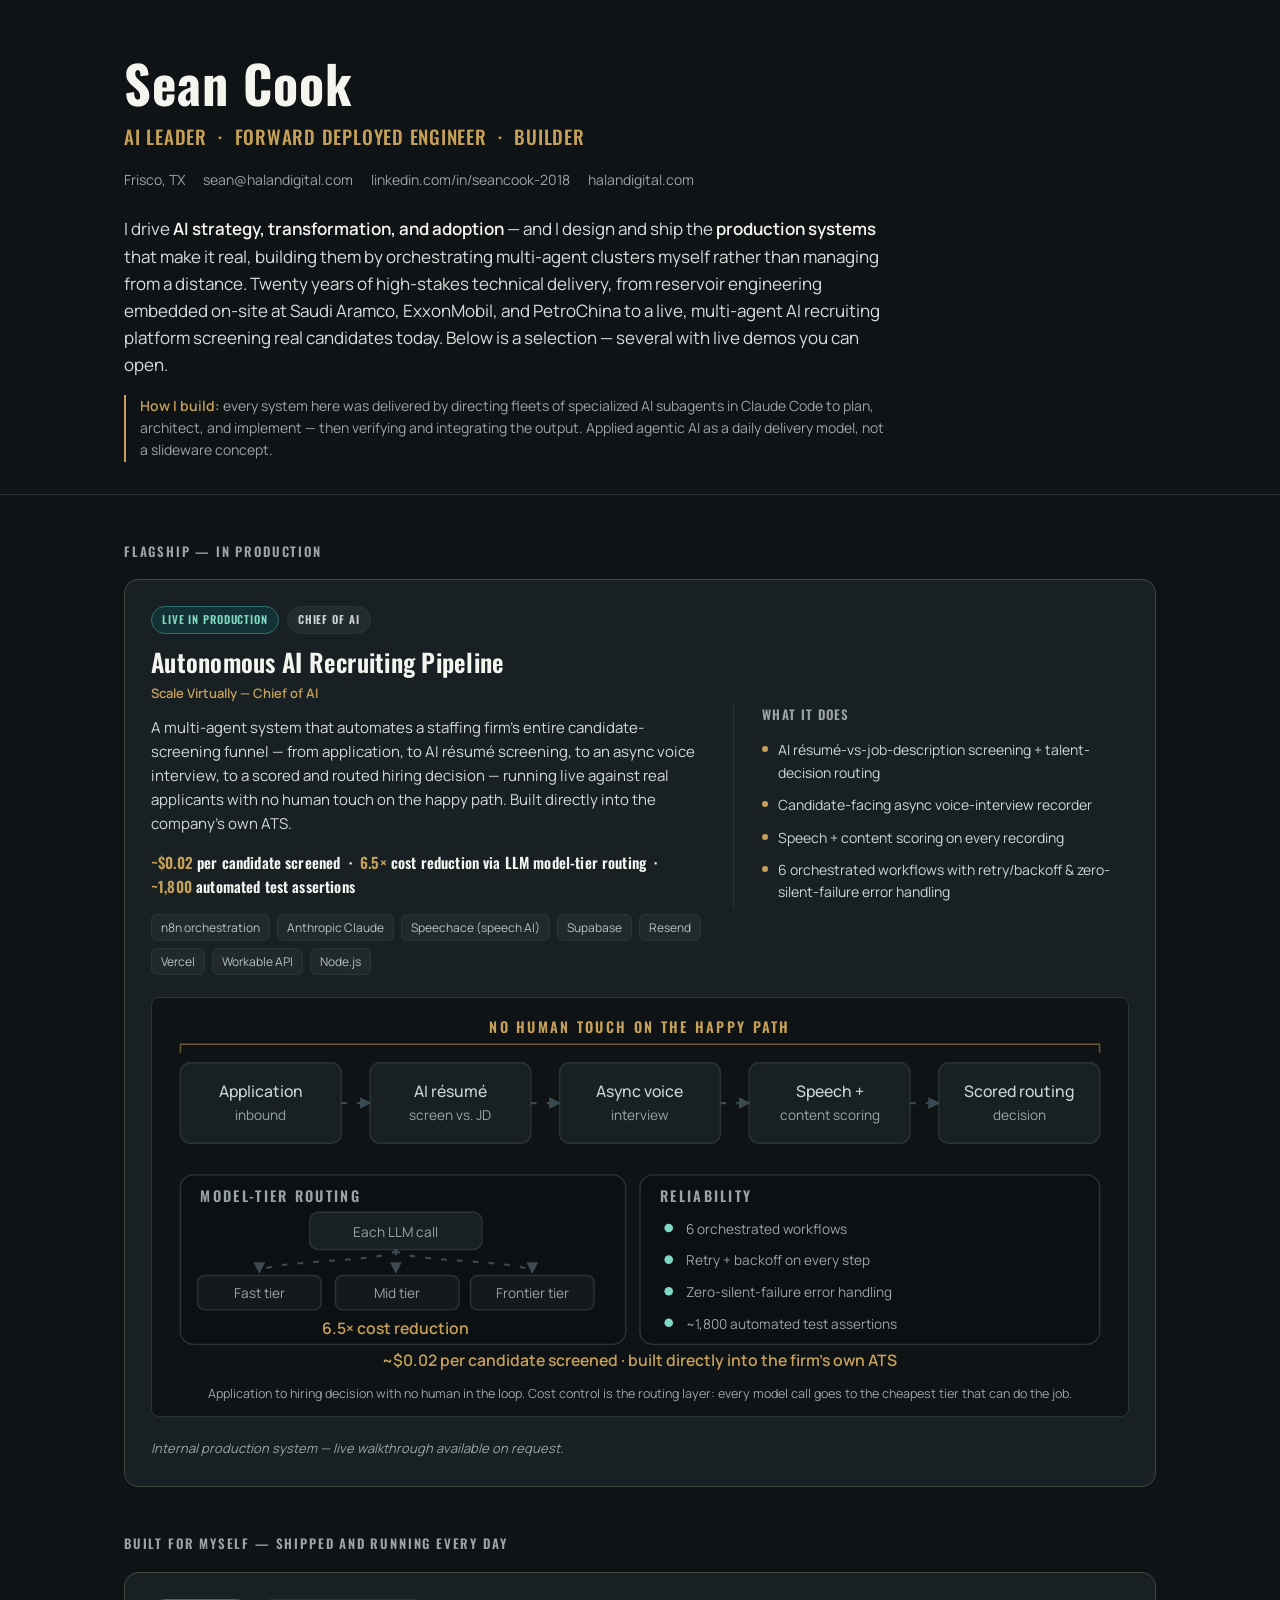
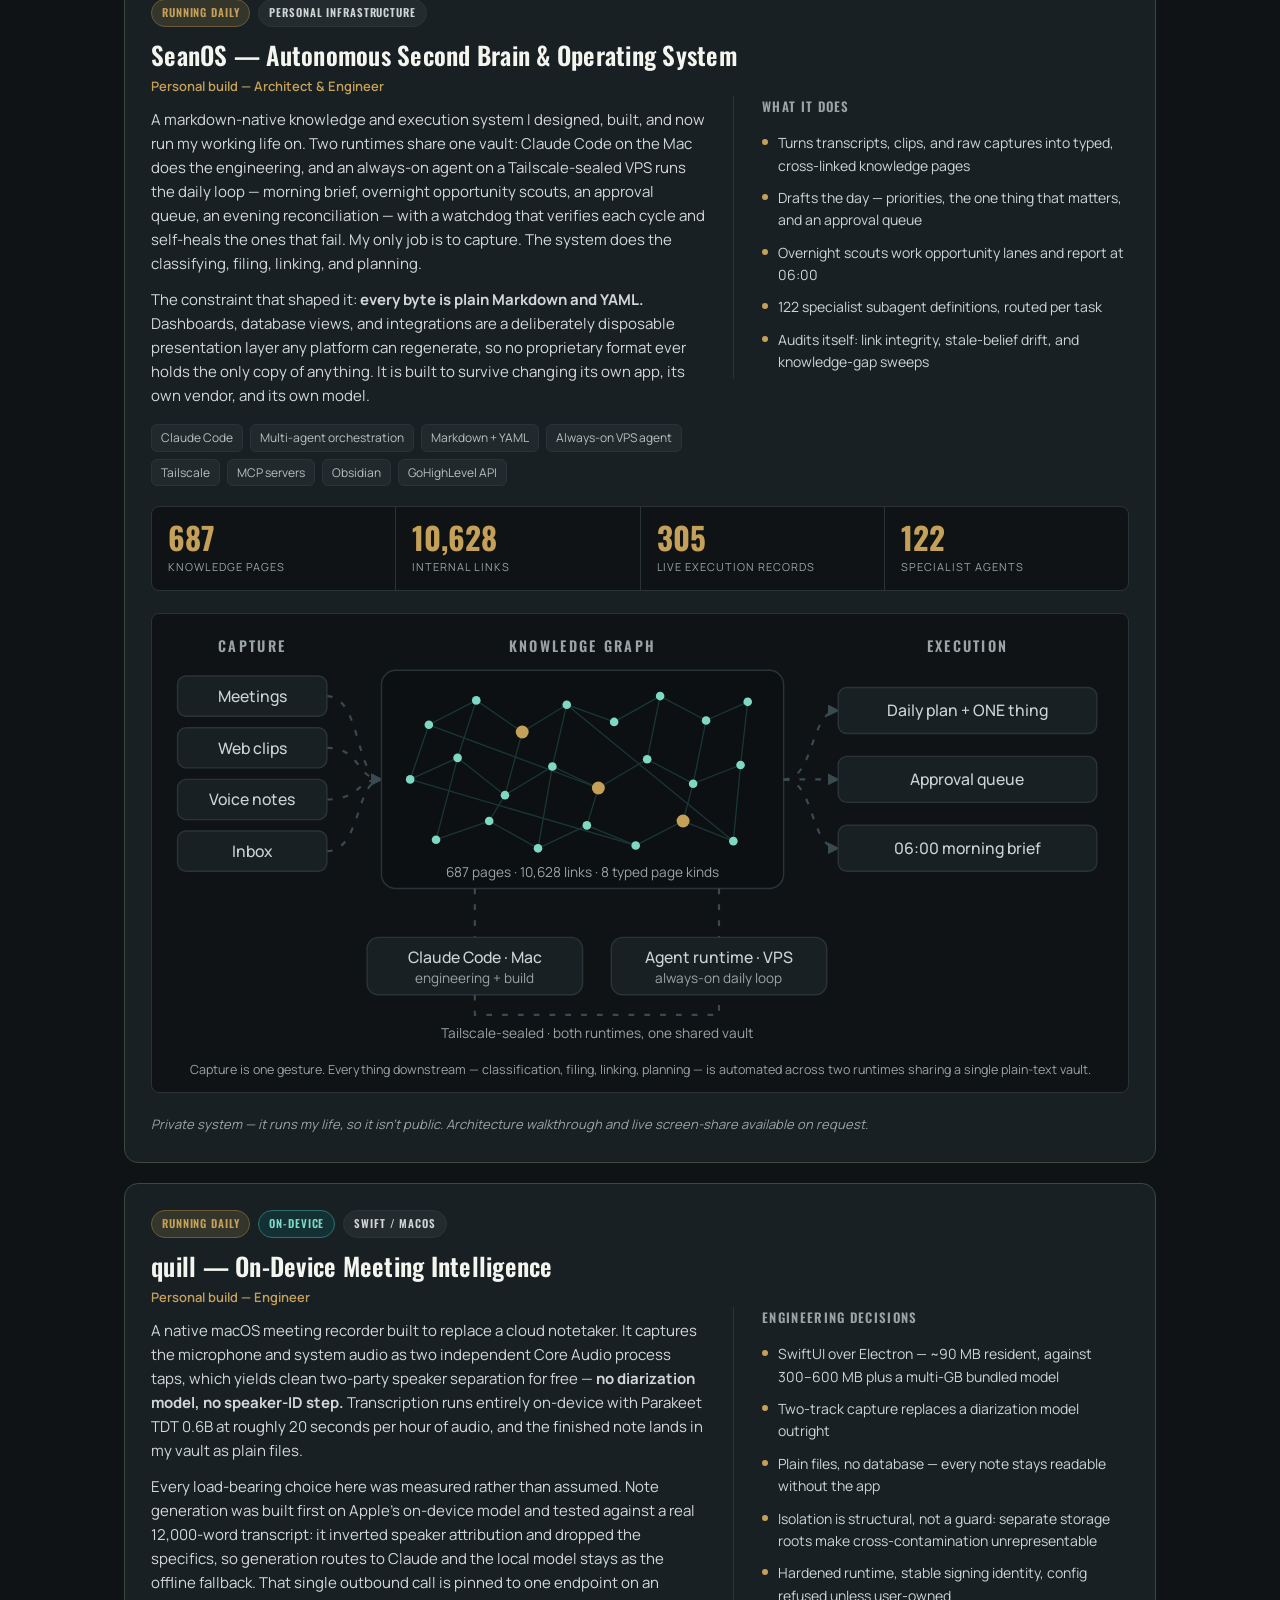
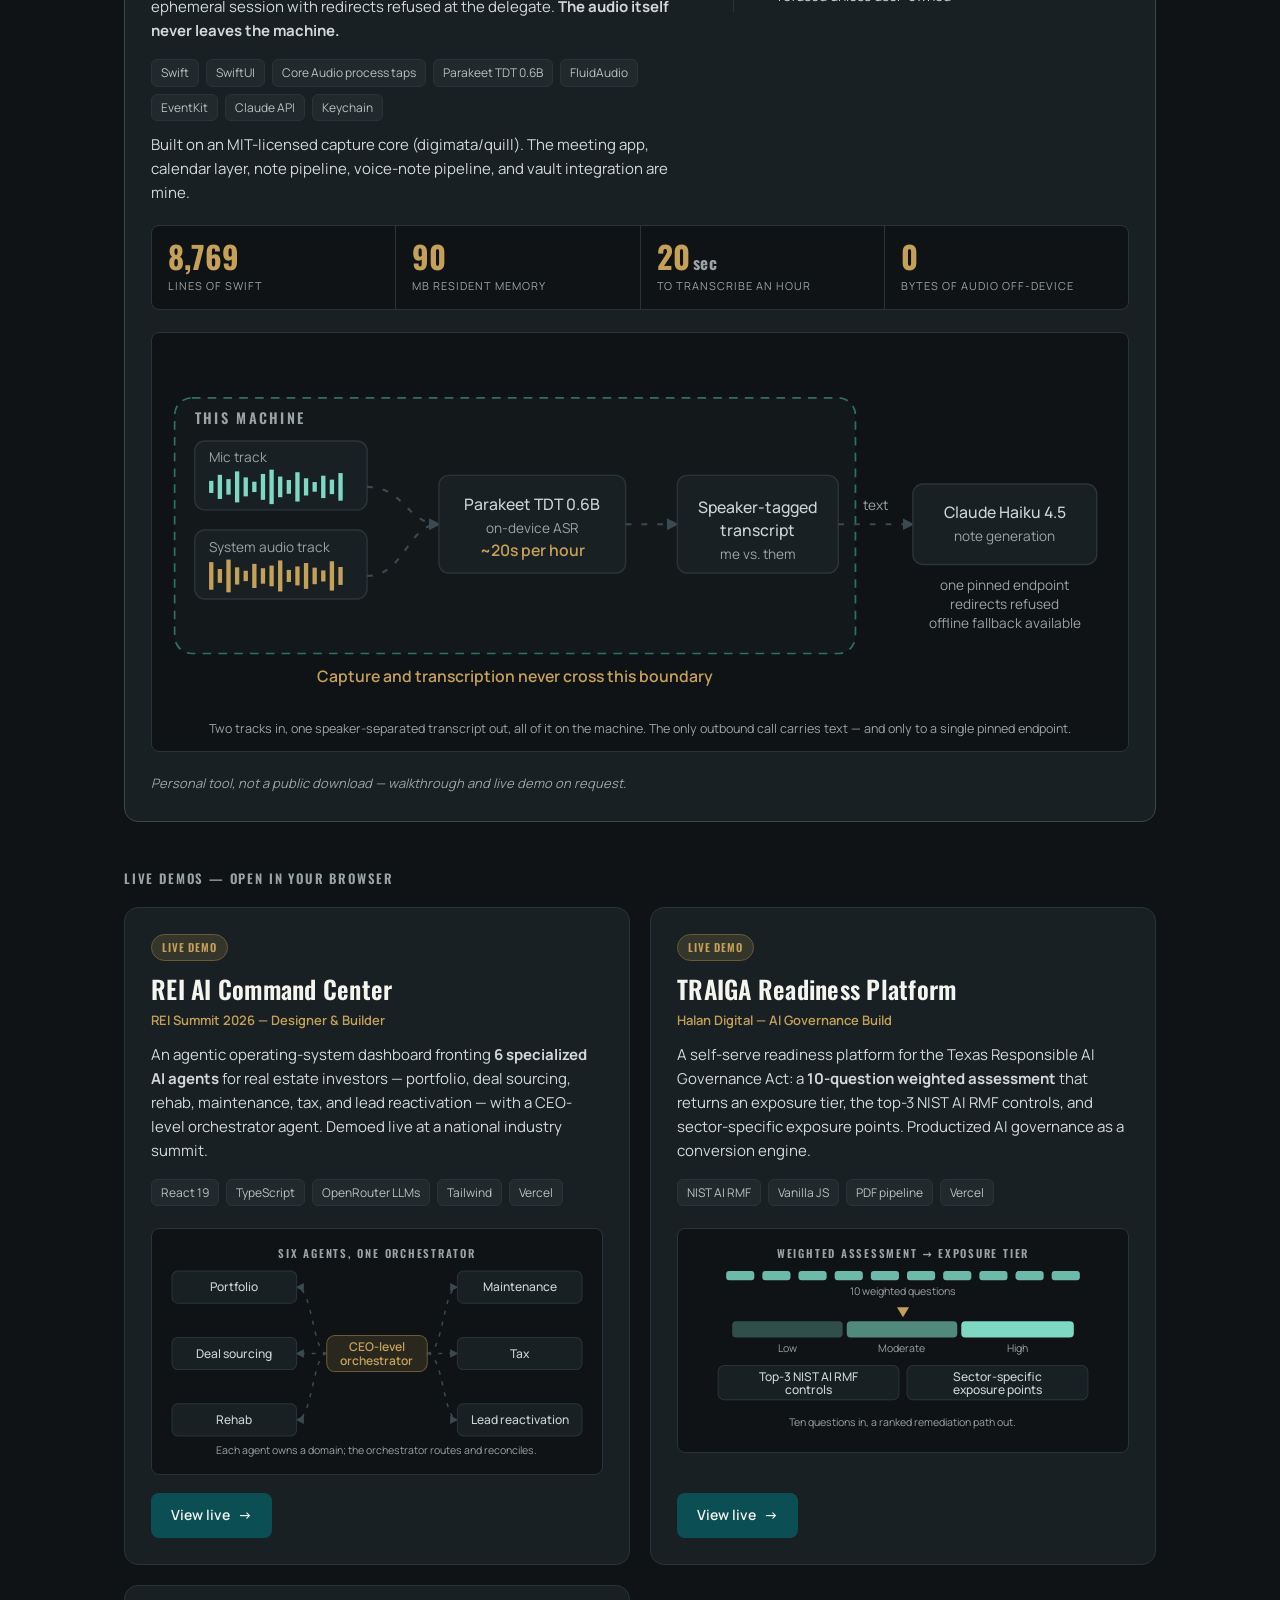
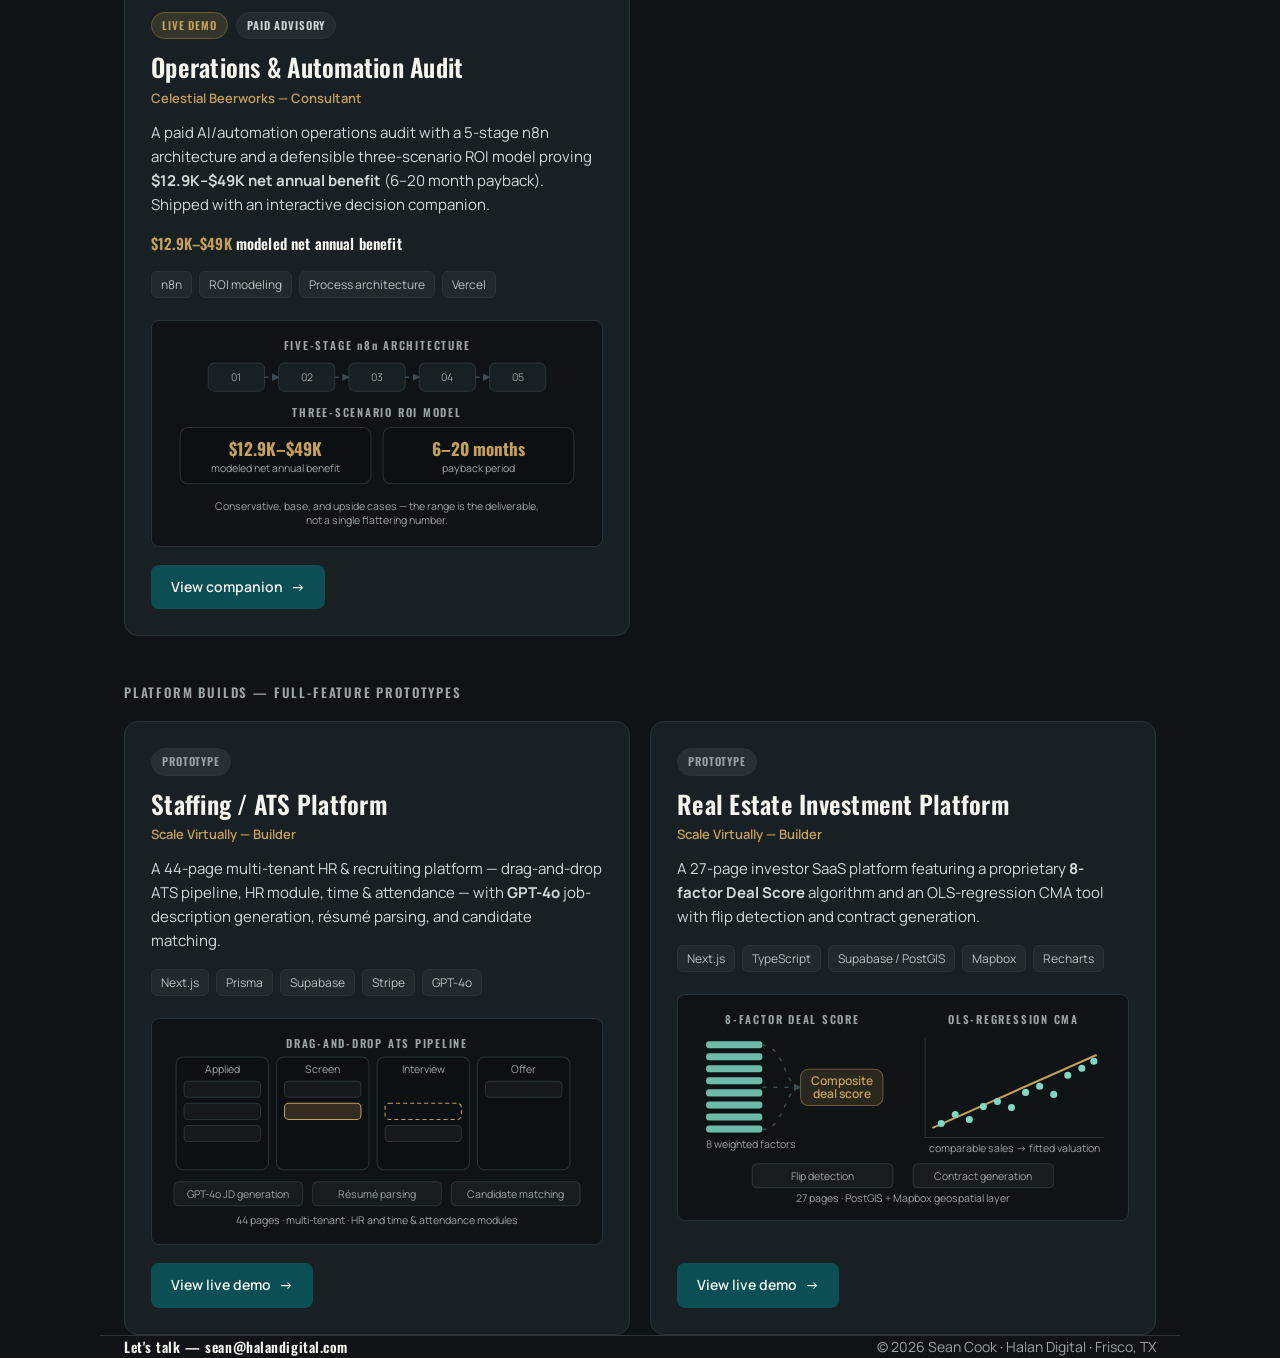
==== sean-cook-portfolio/index.html @ e721d8e8 "feat(portfolio): add architecture diagrams to the remaining project cards Extends the SeanOS/quill t" ====
<!DOCTYPE html>
<html lang="en">
<head>
<meta charset="UTF-8">
<meta name="viewport" content="width=device-width, initial-scale=1.0">
<meta name="description" content="Sean Cook — AI leader and forward deployed engineer. Selected projects: production multi-agent AI systems, automation, and platform builds.">
<meta property="og:title" content="Sean Cook — Selected Projects | Halan Digital">
<meta property="og:description" content="Production multi-agent AI systems, automation audits, and platform builds. Live demos included.">
<meta property="og:type" content="website">
<meta property="og:url" content="https://work.halandigital.com">
<title>Sean Cook — Selected Projects</title>
<link rel="preconnect" href="https://fonts.googleapis.com">
<link rel="preconnect" href="https://fonts.gstatic.com" crossorigin>
<link href="https://fonts.googleapis.com/css2?family=Manrope:wght@400;500;600;700&family=Oswald:wght@500;600;700&display=swap" rel="stylesheet">
<style>
:root{
  --dark-slate:#0F1315; --dark-surface:#182023; --gold:#C5A059;
  --stone:#F5F5F0; --teal:#0B4F55; --muted:#9AA3A5; --line:#2A3438;
  --font-heading:'Oswald',system-ui,sans-serif; --font-body:'Manrope',system-ui,sans-serif;
  --radius:14px; --radius-sm:8px; --max:1080px;
}
*{box-sizing:border-box;margin:0;padding:0}
html{scroll-behavior:smooth}
body{background:var(--dark-slate);color:var(--stone);font-family:var(--font-body);line-height:1.6;-webkit-font-smoothing:antialiased}
a{color:inherit;text-decoration:none}
.wrap{max-width:var(--max);margin:0 auto;padding:0 24px}

/* Header */
header{padding:56px 0 32px;border-bottom:1px solid var(--line)}
.name{font-family:var(--font-heading);font-weight:700;font-size:clamp(34px,6vw,52px);letter-spacing:.02em;line-height:1.05}
.tagline{font-family:var(--font-heading);font-weight:500;color:var(--gold);font-size:clamp(15px,2.4vw,19px);letter-spacing:.04em;margin-top:10px;text-transform:uppercase}
.contact{margin-top:18px;display:flex;flex-wrap:wrap;gap:8px 18px;font-size:14px;color:var(--muted)}
.contact a:hover{color:var(--gold)}
.intro{margin-top:24px;max-width:760px;font-size:clamp(15px,2vw,17px);color:#D7DCDC}
.intro strong{color:var(--stone);font-weight:600}
.build-note{margin-top:16px;max-width:760px;font-size:14px;color:var(--muted);border-left:2px solid var(--gold);padding-left:14px}
.build-note b{color:var(--gold);font-weight:600}

/* Section */
.sec-label{font-family:var(--font-heading);font-weight:600;letter-spacing:.14em;text-transform:uppercase;font-size:13px;color:var(--muted);margin:46px 0 18px}

/* Grid */
.grid{display:grid;grid-template-columns:1fr;gap:20px}
@media(min-width:760px){.grid{grid-template-columns:1fr 1fr}}

/* Card */
.card{background:var(--dark-surface);border:1px solid var(--line);border-radius:var(--radius);padding:26px;display:flex;flex-direction:column;min-width:0;transition:border-color .15s,transform .15s}
.card:hover{border-color:var(--gold);transform:translateY(-3px)}
.feature{grid-column:1/-1;border-color:#3a4a3f}
.badges{display:flex;flex-wrap:wrap;gap:8px;margin-bottom:14px}
.badge{font-family:var(--font-heading);font-weight:600;font-size:11px;letter-spacing:.08em;text-transform:uppercase;padding:4px 10px;border-radius:20px}
.b-prod{background:rgba(11,79,85,.35);color:#7fd8c4;border:1px solid #2f6f6a}
.b-live{background:rgba(197,160,89,.16);color:var(--gold);border:1px solid #6b5a35}
.b-proto{background:rgba(154,163,165,.12);color:var(--muted);border:1px solid var(--line)}
.b-advisory{background:rgba(255,255,255,.05);color:#cfd6d6;border:1px solid var(--line)}
.b-daily{background:rgba(197,160,89,.16);color:var(--gold);border:1px solid #6b5a35}
.card h3{font-family:var(--font-heading);font-weight:600;font-size:clamp(20px,3vw,25px);letter-spacing:.01em;line-height:1.15}
.role{color:var(--gold);font-size:13px;font-weight:600;margin-top:6px}
.card p{margin-top:12px;font-size:15px;color:#D2D8D8}
.metric{margin-top:14px;font-family:var(--font-heading);font-weight:600;color:var(--stone);font-size:15px;letter-spacing:.01em}
.metric span{color:var(--gold)}
.stack{margin-top:16px;display:flex;flex-wrap:wrap;gap:7px}
.chip{font-size:12px;color:#B9C0C0;background:rgba(255,255,255,.04);border:1px solid var(--line);border-radius:6px;padding:3px 9px}
.actions{margin-top:auto;padding-top:18px}
.btn{display:inline-flex;align-items:center;gap:8px;background:var(--teal);color:var(--stone);font-family:var(--font-body);font-weight:600;font-size:14px;padding:11px 20px;border-radius:var(--radius-sm);transition:background .15s}
.btn:hover{background:#0d6068}
.btn .arrow{transition:transform .15s}
.btn:hover .arrow{transform:translateX(3px)}
.btn-ghost{background:transparent;border:1.5px solid var(--line);color:var(--muted)}
.note-private{font-size:13px;color:var(--muted);font-style:italic}
.demo-hint{font-size:12px;color:var(--muted);margin-top:10px}

/* Feature inner two-col on desktop */
@media(min-width:760px){
  .feature .feature-body{display:grid;grid-template-columns:1.4fr 1fr;gap:28px;align-items:start}
  .feature .feature-side{border-left:1px solid var(--line);padding-left:28px}
}
.feature-side h4{font-family:var(--font-heading);font-weight:600;font-size:13px;letter-spacing:.1em;text-transform:uppercase;color:var(--muted);margin-bottom:10px}
.feature-side ul{list-style:none;font-size:14px;color:#CDD4D4}
.feature-side li{padding:5px 0;padding-left:16px;position:relative}
.feature-side li::before{content:"";position:absolute;left:0;top:12px;width:6px;height:6px;background:var(--gold);border-radius:50%}

/* Stat strip */
.statstrip{display:grid;grid-template-columns:repeat(2,1fr);gap:1px;background:var(--line);border:1px solid var(--line);border-radius:var(--radius-sm);overflow:hidden;margin-top:20px}
@media(min-width:640px){.statstrip{grid-template-columns:repeat(4,1fr)}}
.stat{background:var(--dark-slate);padding:15px 16px}
.stat-n{font-family:var(--font-heading);font-weight:700;font-size:clamp(23px,3.6vw,31px);line-height:1;color:var(--gold)}
.stat-n .unit{font-size:.55em;color:var(--muted);margin-left:3px;letter-spacing:.04em}
.stat-l{font-size:11px;letter-spacing:.09em;text-transform:uppercase;color:var(--muted);margin-top:7px;line-height:1.35}

/* Diagram */
.diagram{margin-top:22px;background:var(--dark-slate);border:1px solid var(--line);border-radius:var(--radius-sm);padding:16px 14px 12px;min-width:0}
.diagram-scroll{overflow-x:auto;min-width:0;-webkit-overflow-scrolling:touch}
.diagram-scroll svg{display:block;width:100%;height:auto;min-width:600px}
.diagram-cap{margin-top:12px;font-size:12.5px;color:var(--muted);text-align:center;line-height:1.5}
.diagram.compact .diagram-scroll svg{min-width:320px}
/* Compact diagrams render smaller, so their type is set larger in user units
   to survive the downscale. */
.diagram.compact .d-t{font-size:12px}
.diagram.compact .d-t-sm{font-size:10.5px}
.diagram.compact .d-t-hl{font-size:12px}
.diagram.compact .d-lbl{font-size:11px}
.scroll-hint{display:none;margin-top:9px;font-size:11px;letter-spacing:.07em;text-transform:uppercase;color:var(--muted);text-align:center}
.scroll-hint.on{display:block}
.d-lbl-hl{font-family:var(--font-heading);font-weight:600;font-size:10px;letter-spacing:.16em;fill:var(--gold)}
.d-big{font-family:var(--font-heading);font-weight:700;font-size:17px;fill:var(--gold)}
.d-chip{fill:rgba(255,255,255,.04);stroke:var(--line);stroke-width:1}
.d-axis{stroke:#2A3438;stroke-width:1;fill:none}
.d-mark{fill:#7FD8C4}
.d-fit{stroke:var(--gold);stroke-width:2;fill:none;stroke-linecap:round}
.d-slot{fill:#7FD8C4;opacity:.85;animation:d-glow 3.4s ease-in-out infinite;animation-delay:calc(var(--i,0)*-.26s)}
.d-seg{stroke:none}
.d-seg1{fill:#7FD8C4;opacity:.3}
.d-seg2{fill:#7FD8C4;opacity:.6}
.d-seg3{fill:#7FD8C4;opacity:1}
.d-drag{animation:d-drag 3.4s ease-in-out infinite}
@keyframes d-drag{0%,12%{transform:translate(0,0) rotate(0deg)}45%,62%{transform:translate(100px,-4px) rotate(-4deg)}92%,100%{transform:translate(0,0) rotate(0deg)}}
.d-drop{animation:d-glow 3.4s ease-in-out infinite;animation-delay:-1.2s}
.d-lbl{font-family:var(--font-heading);font-weight:600;font-size:10px;letter-spacing:.16em;fill:var(--muted)}
.d-t{font-family:var(--font-body);font-weight:500;font-size:11px;fill:#CDD4D4}
.d-t-sm{font-family:var(--font-body);font-size:9.5px;fill:var(--muted)}
.d-t-hl{font-family:var(--font-body);font-weight:600;font-size:11px;fill:var(--gold)}
.d-box{fill:var(--dark-surface);stroke:var(--line);stroke-width:1}
.d-panel{fill:#0C1012;stroke:var(--line);stroke-width:1}
.d-pipe{fill:none;stroke:#3B4A50;stroke-width:1.5;stroke-dasharray:4 7;animation:d-flow 1.9s linear infinite}
@keyframes d-flow{to{stroke-dashoffset:-22}}
.d-edge{stroke:#2f6f6a;stroke-width:.9;opacity:.4}
.d-node{fill:#7FD8C4;animation:d-glow 3.4s ease-in-out infinite;animation-delay:calc(var(--i,0)*-.21s)}
.d-node-hl{fill:var(--gold);animation:d-glow 3.4s ease-in-out infinite;animation-delay:calc(var(--i,0)*-.21s)}
@keyframes d-glow{0%,100%{opacity:.32}50%{opacity:1}}
.d-bound{fill:rgba(127,216,196,.03);stroke:#2f6f6a;stroke-width:1.2;stroke-dasharray:6 5}
.bar{fill:#7FD8C4;transform-box:fill-box;transform-origin:center;transform:scaleY(var(--h,.5));animation:d-bar .95s ease-in-out infinite alternate;animation-delay:calc(var(--i,0)*-.13s)}
.bar.b2{fill:var(--gold);animation-duration:1.25s;animation-delay:calc(var(--i,0)*-.17s)}
@keyframes d-bar{from{transform:scaleY(.14)}to{transform:scaleY(1)}}

footer{margin-top:60px;padding:36px 0 48px;border-top:1px solid var(--line);color:var(--muted);font-size:14px;display:flex;flex-wrap:wrap;gap:10px 18px;align-items:center;justify-content:space-between}
footer a:hover{color:var(--gold)}
.foot-cta{font-family:var(--font-heading);font-weight:600;letter-spacing:.04em;color:var(--stone)}
@media(prefers-reduced-motion:reduce){*{transition:none!important;animation:none!important}}
</style>
</head>
<body>

<header>
  <div class="wrap">
    <div class="name">Sean Cook</div>
    <div class="tagline">AI Leader &nbsp;·&nbsp; Forward Deployed Engineer &nbsp;·&nbsp; Builder</div>
    <div class="contact">
      <span>Frisco, TX</span>
      <a href="mailto:sean@halandigital.com">sean@halandigital.com</a>
      <a href="https://linkedin.com/in/seancook-2018" target="_blank" rel="noopener">linkedin.com/in/seancook-2018</a>
      <a href="https://halandigital.com" target="_blank" rel="noopener">halandigital.com</a>
    </div>
    <p class="intro">
      I drive <strong>AI strategy, transformation, and adoption</strong> — and I design and ship the
      <strong>production systems</strong> that make it real, building them by orchestrating multi-agent clusters
      myself rather than managing from a distance. Twenty years of high-stakes technical delivery, from
      reservoir engineering embedded on-site at Saudi Aramco, ExxonMobil, and PetroChina to a live, multi-agent
      AI recruiting platform screening real candidates today. Below is a selection — several with live demos you can open.
    </p>
    <p class="build-note">
      <b>How I build:</b> every system here was delivered by directing fleets of specialized AI subagents in Claude Code
      to plan, architect, and implement — then verifying and integrating the output. Applied agentic AI as a daily
      delivery model, not a slideware concept.
    </p>
  </div>
</header>

<main class="wrap">

  <div class="sec-label">Flagship — In Production</div>
  <div class="grid">
    <article class="card feature">
      <div class="badges"><span class="badge b-prod">Live in production</span><span class="badge b-advisory">Chief of AI</span></div>
      <h3>Autonomous AI Recruiting Pipeline</h3>
      <div class="role">Scale Virtually — Chief of AI</div>
      <div class="feature-body">
        <div>
          <p>
            A multi-agent system that automates a staffing firm's entire candidate-screening funnel — from application,
            to AI résumé screening, to an async voice interview, to a scored and routed hiring decision — running live
            against real applicants with no human touch on the happy path. Built directly into the company's own ATS.
          </p>
          <div class="metric"><span>~$0.02</span> per candidate screened &nbsp;·&nbsp; <span>6.5×</span> cost reduction via LLM model-tier routing &nbsp;·&nbsp; <span>~1,800</span> automated test assertions</div>
          <div class="stack">
            <span class="chip">n8n orchestration</span><span class="chip">Anthropic Claude</span><span class="chip">Speechace (speech AI)</span>
            <span class="chip">Supabase</span><span class="chip">Resend</span><span class="chip">Vercel</span><span class="chip">Workable API</span><span class="chip">Node.js</span>
          </div>
        </div>
        <div class="feature-side">
          <h4>What it does</h4>
          <ul>
            <li>AI résumé-vs-job-description screening + talent-decision routing</li>
            <li>Candidate-facing async voice-interview recorder</li>
            <li>Speech + content scoring on every recording</li>
            <li>6 orchestrated workflows with retry/backoff &amp; zero-silent-failure error handling</li>
          </ul>
        </div>
      </div>
      <div class="diagram">
        <div class="diagram-scroll">
        <svg viewBox="0 0 660 250" role="img" aria-label="Recruiting pipeline: an application flows through AI resume screening, an async voice interview, speech and content scoring, and a scored routing decision, with no human touch on the happy path. Below, each LLM call is routed across a fast, mid, or frontier model tier for a 6.5 times cost reduction, alongside the reliability measures.">
          <defs>
            <marker id="arw-r" viewBox="0 0 8 8" refX="7" refY="4" markerWidth="5.5" markerHeight="5.5" orient="auto-start-reverse">
              <path d="M0 0 L8 4 L0 8 z" fill="#3B4A50"/>
            </marker>
          </defs>

          <text class="d-lbl-hl" x="330" y="13" text-anchor="middle">NO HUMAN TOUCH ON THE HAPPY PATH</text>
          <path d="M10 27 L10 21 L650 21 L650 27" fill="none" stroke="#6b5a35" stroke-width="1"/>

          <rect class="d-box" x="10" y="34" width="112" height="56" rx="7"/>
          <text class="d-t" x="66" y="58" text-anchor="middle">Application</text>
          <text class="d-t-sm" x="66" y="74" text-anchor="middle">inbound</text>
          <rect class="d-box" x="142" y="34" width="112" height="56" rx="7"/>
          <text class="d-t" x="198" y="58" text-anchor="middle">AI résumé</text>
          <text class="d-t-sm" x="198" y="74" text-anchor="middle">screen vs. JD</text>
          <rect class="d-box" x="274" y="34" width="112" height="56" rx="7"/>
          <text class="d-t" x="330" y="58" text-anchor="middle">Async voice</text>
          <text class="d-t-sm" x="330" y="74" text-anchor="middle">interview</text>
          <rect class="d-box" x="406" y="34" width="112" height="56" rx="7"/>
          <text class="d-t" x="462" y="58" text-anchor="middle">Speech +</text>
          <text class="d-t-sm" x="462" y="74" text-anchor="middle">content scoring</text>
          <rect class="d-box" x="538" y="34" width="112" height="56" rx="7"/>
          <text class="d-t" x="594" y="58" text-anchor="middle">Scored routing</text>
          <text class="d-t-sm" x="594" y="74" text-anchor="middle">decision</text>

          <path class="d-pipe" d="M122 62 L142 62" marker-end="url(#arw-r)"/>
          <path class="d-pipe" d="M254 62 L274 62" marker-end="url(#arw-r)"/>
          <path class="d-pipe" d="M386 62 L406 62" marker-end="url(#arw-r)"/>
          <path class="d-pipe" d="M518 62 L538 62" marker-end="url(#arw-r)"/>

          <rect class="d-panel" x="10" y="112" width="310" height="118" rx="9"/>
          <text class="d-lbl" x="24" y="131">MODEL-TIER ROUTING</text>
          <rect class="d-box" x="100" y="138" width="120" height="26" rx="6"/>
          <text class="d-t-sm" x="160" y="155" text-anchor="middle">Each LLM call</text>
          <path class="d-pipe" d="M160 164 C160 173 65 171 65 180" marker-end="url(#arw-r)"/>
          <path class="d-pipe" d="M160 164 L160 180" marker-end="url(#arw-r)"/>
          <path class="d-pipe" d="M160 164 C160 173 255 171 255 180" marker-end="url(#arw-r)"/>
          <rect class="d-chip" x="22" y="182" width="86" height="24" rx="5"/>
          <text class="d-t-sm" x="65" y="198" text-anchor="middle">Fast tier</text>
          <rect class="d-chip" x="118" y="182" width="86" height="24" rx="5"/>
          <text class="d-t-sm" x="161" y="198" text-anchor="middle">Mid tier</text>
          <rect class="d-chip" x="212" y="182" width="86" height="24" rx="5"/>
          <text class="d-t-sm" x="255" y="198" text-anchor="middle">Frontier tier</text>
          <text class="d-t-hl" x="160" y="223" text-anchor="middle">6.5× cost reduction</text>

          <rect class="d-panel" x="330" y="112" width="320" height="118" rx="9"/>
          <text class="d-lbl" x="344" y="131">RELIABILITY</text>
          <circle class="d-mark" cx="350" cy="149" r="3"/><text class="d-t-sm" x="362" y="153">6 orchestrated workflows</text>
          <circle class="d-mark" cx="350" cy="171" r="3"/><text class="d-t-sm" x="362" y="175">Retry + backoff on every step</text>
          <circle class="d-mark" cx="350" cy="193" r="3"/><text class="d-t-sm" x="362" y="197">Zero-silent-failure error handling</text>
          <circle class="d-mark" cx="350" cy="215" r="3"/><text class="d-t-sm" x="362" y="219">~1,800 automated test assertions</text>

          <text class="d-t-hl" x="330" y="245" text-anchor="middle">~$0.02 per candidate screened · built directly into the firm's own ATS</text>
        </svg>
        </div>
        <div class="scroll-hint">Scroll the diagram sideways →</div>
        <div class="diagram-cap">Application to hiring decision with no human in the loop. Cost control is the routing layer: every model call goes to the cheapest tier that can do the job.</div>
      </div>

      <div class="actions">
        <span class="note-private">Internal production system — live walkthrough available on request.</span>
      </div>
    </article>
  </div>

  <div class="sec-label">Built for Myself — Shipped and Running Every Day</div>
  <div class="grid">

    <article class="card feature">
      <div class="badges"><span class="badge b-daily">Running daily</span><span class="badge b-advisory">Personal infrastructure</span></div>
      <h3>SeanOS — Autonomous Second Brain &amp; Operating System</h3>
      <div class="role">Personal build — Architect &amp; Engineer</div>
      <div class="feature-body">
        <div>
          <p>
            A markdown-native knowledge and execution system I designed, built, and now run my working life on.
            Two runtimes share one vault: Claude Code on the Mac does the engineering, and an always-on agent on a
            Tailscale-sealed VPS runs the daily loop — morning brief, overnight opportunity scouts, an approval queue,
            an evening reconciliation — with a watchdog that verifies each cycle and self-heals the ones that fail.
            My only job is to capture. The system does the classifying, filing, linking, and planning.
          </p>
          <p>
            The constraint that shaped it: <strong>every byte is plain Markdown and YAML.</strong> Dashboards, database
            views, and integrations are a deliberately disposable presentation layer any platform can regenerate, so no
            proprietary format ever holds the only copy of anything. It is built to survive changing its own app, its own
            vendor, and its own model.
          </p>
          <div class="stack">
            <span class="chip">Claude Code</span><span class="chip">Multi-agent orchestration</span><span class="chip">Markdown + YAML</span>
            <span class="chip">Always-on VPS agent</span><span class="chip">Tailscale</span><span class="chip">MCP servers</span>
            <span class="chip">Obsidian</span><span class="chip">GoHighLevel API</span>
          </div>
        </div>
        <div class="feature-side">
          <h4>What it does</h4>
          <ul>
            <li>Turns transcripts, clips, and raw captures into typed, cross-linked knowledge pages</li>
            <li>Drafts the day — priorities, the one thing that matters, and an approval queue</li>
            <li>Overnight scouts work opportunity lanes and report at 06:00</li>
            <li>122 specialist subagent definitions, routed per task</li>
            <li>Audits itself: link integrity, stale-belief drift, and knowledge-gap sweeps</li>
          </ul>
        </div>
      </div>

      <div class="statstrip">
        <div class="stat"><div class="stat-n" data-count="687">687</div><div class="stat-l">Knowledge pages</div></div>
        <div class="stat"><div class="stat-n" data-count="10628">10,628</div><div class="stat-l">Internal links</div></div>
        <div class="stat"><div class="stat-n" data-count="305">305</div><div class="stat-l">Live execution records</div></div>
        <div class="stat"><div class="stat-n" data-count="122">122</div><div class="stat-l">Specialist agents</div></div>
      </div>

      <div class="diagram">
        <div class="diagram-scroll">
        <svg viewBox="0 0 660 292" role="img" aria-label="SeanOS architecture: four capture sources feed a densely linked knowledge graph, which drives daily execution outputs. Two runtimes, a Mac and an always-on VPS agent, share the one plain-text vault over a Tailscale-sealed link.">
          <defs>
            <marker id="arw-s" viewBox="0 0 8 8" refX="7" refY="4" markerWidth="5.5" markerHeight="5.5" orient="auto-start-reverse">
              <path d="M0 0 L8 4 L0 8 z" fill="#3B4A50"/>
            </marker>
          </defs>

          <text class="d-lbl" x="60" y="15" text-anchor="middle">CAPTURE</text>
          <text class="d-lbl" x="290" y="15" text-anchor="middle">KNOWLEDGE GRAPH</text>
          <text class="d-lbl" x="558" y="15" text-anchor="middle">EXECUTION</text>

          <path class="d-pipe" d="M112 46 C136 46 132 104 150 104" marker-end="url(#arw-s)"/>
          <path class="d-pipe" d="M112 82 C136 82 132 104 150 104" marker-end="url(#arw-s)"/>
          <path class="d-pipe" d="M112 118 C136 118 132 104 150 104" marker-end="url(#arw-s)"/>
          <path class="d-pipe" d="M112 154 C136 154 132 104 150 104" marker-end="url(#arw-s)"/>

          <rect class="d-box" x="8" y="32" width="104" height="28" rx="6"/><text class="d-t" x="60" y="50" text-anchor="middle">Meetings</text>
          <rect class="d-box" x="8" y="68" width="104" height="28" rx="6"/><text class="d-t" x="60" y="86" text-anchor="middle">Web clips</text>
          <rect class="d-box" x="8" y="104" width="104" height="28" rx="6"/><text class="d-t" x="60" y="122" text-anchor="middle">Voice notes</text>
          <rect class="d-box" x="8" y="140" width="104" height="28" rx="6"/><text class="d-t" x="60" y="158" text-anchor="middle">Inbox</text>

          <rect class="d-panel" x="150" y="28" width="280" height="152" rx="10"/>

          <g class="d-edge">
            <line x1="183" y1="66" x2="216" y2="49"/><line x1="216" y1="49" x2="248" y2="71"/>
            <line x1="248" y1="71" x2="279" y2="52"/><line x1="279" y1="52" x2="312" y2="64"/>
            <line x1="312" y1="64" x2="344" y2="46"/><line x1="344" y1="46" x2="376" y2="63"/>
            <line x1="376" y1="63" x2="405" y2="50"/>
            <line x1="170" y1="104" x2="203" y2="89"/><line x1="203" y1="89" x2="236" y2="115"/>
            <line x1="236" y1="115" x2="269" y2="95"/><line x1="269" y1="95" x2="301" y2="110"/>
            <line x1="301" y1="110" x2="335" y2="90"/><line x1="335" y1="90" x2="367" y2="107"/>
            <line x1="367" y1="107" x2="400" y2="94"/>
            <line x1="188" y1="146" x2="225" y2="133"/><line x1="225" y1="133" x2="259" y2="152"/>
            <line x1="259" y1="152" x2="293" y2="136"/><line x1="293" y1="136" x2="327" y2="150"/>
            <line x1="327" y1="150" x2="360" y2="133"/><line x1="360" y1="133" x2="395" y2="147"/>
            <line x1="183" y1="66" x2="170" y2="104"/><line x1="216" y1="49" x2="203" y2="89"/>
            <line x1="248" y1="71" x2="236" y2="115"/><line x1="279" y1="52" x2="269" y2="95"/>
            <line x1="344" y1="46" x2="335" y2="90"/><line x1="405" y1="50" x2="400" y2="94"/>
            <line x1="203" y1="89" x2="188" y2="146"/><line x1="236" y1="115" x2="225" y2="133"/>
            <line x1="269" y1="95" x2="259" y2="152"/><line x1="301" y1="110" x2="293" y2="136"/>
            <line x1="367" y1="107" x2="360" y2="133"/><line x1="400" y1="94" x2="395" y2="147"/>
            <line x1="183" y1="66" x2="301" y2="110"/><line x1="279" y1="52" x2="395" y2="147"/>
            <line x1="170" y1="104" x2="327" y2="150"/><line x1="376" y1="63" x2="367" y2="107"/>
          </g>

          <g>
            <circle class="d-node" style="--i:0" cx="183" cy="66" r="3"/><circle class="d-node" style="--i:1" cx="216" cy="49" r="3"/>
            <circle class="d-node-hl" style="--i:2" cx="248" cy="71" r="4.5"/><circle class="d-node" style="--i:3" cx="279" cy="52" r="3"/>
            <circle class="d-node" style="--i:4" cx="312" cy="64" r="3"/><circle class="d-node" style="--i:5" cx="344" cy="46" r="3"/>
            <circle class="d-node" style="--i:6" cx="376" cy="63" r="3"/><circle class="d-node" style="--i:7" cx="405" cy="50" r="3"/>
            <circle class="d-node" style="--i:8" cx="170" cy="104" r="3"/><circle class="d-node" style="--i:9" cx="203" cy="89" r="3"/>
            <circle class="d-node" style="--i:10" cx="236" cy="115" r="3"/><circle class="d-node" style="--i:11" cx="269" cy="95" r="3"/>
            <circle class="d-node-hl" style="--i:12" cx="301" cy="110" r="4.5"/><circle class="d-node" style="--i:13" cx="335" cy="90" r="3"/>
            <circle class="d-node" style="--i:14" cx="367" cy="107" r="3"/><circle class="d-node" style="--i:15" cx="400" cy="94" r="3"/>
            <circle class="d-node" style="--i:16" cx="188" cy="146" r="3"/><circle class="d-node" style="--i:17" cx="225" cy="133" r="3"/>
            <circle class="d-node" style="--i:18" cx="259" cy="152" r="3"/><circle class="d-node" style="--i:19" cx="293" cy="136" r="3"/>
            <circle class="d-node" style="--i:20" cx="327" cy="150" r="3"/><circle class="d-node-hl" style="--i:21" cx="360" cy="133" r="4.5"/>
            <circle class="d-node" style="--i:22" cx="395" cy="147" r="3"/>
          </g>
          <text class="d-t-sm" x="290" y="172" text-anchor="middle">687 pages · 10,628 links · 8 typed page kinds</text>

          <path class="d-pipe" d="M430 104 C452 104 448 56 468 56" marker-end="url(#arw-s)"/>
          <path class="d-pipe" d="M430 104 L468 104" marker-end="url(#arw-s)"/>
          <path class="d-pipe" d="M430 104 C452 104 448 152 468 152" marker-end="url(#arw-s)"/>

          <rect class="d-box" x="468" y="40" width="180" height="32" rx="6"/><text class="d-t" x="558" y="60" text-anchor="middle">Daily plan + ONE thing</text>
          <rect class="d-box" x="468" y="88" width="180" height="32" rx="6"/><text class="d-t" x="558" y="108" text-anchor="middle">Approval queue</text>
          <rect class="d-box" x="468" y="136" width="180" height="32" rx="6"/><text class="d-t" x="558" y="156" text-anchor="middle">06:00 morning brief</text>

          <path class="d-pipe" d="M215 180 L215 214"/>
          <path class="d-pipe" d="M385 180 L385 214"/>
          <rect class="d-box" x="140" y="214" width="150" height="40" rx="8"/>
          <text class="d-t" x="215" y="232" text-anchor="middle">Claude Code · Mac</text>
          <text class="d-t-sm" x="215" y="246" text-anchor="middle">engineering + build</text>
          <rect class="d-box" x="310" y="214" width="150" height="40" rx="8"/>
          <text class="d-t" x="385" y="232" text-anchor="middle">Agent runtime · VPS</text>
          <text class="d-t-sm" x="385" y="246" text-anchor="middle">always-on daily loop</text>
          <path class="d-pipe" d="M215 254 L215 268 L385 268 L385 254"/>
          <text class="d-t-sm" x="300" y="284" text-anchor="middle">Tailscale-sealed · both runtimes, one shared vault</text>
        </svg>
        </div>
        <div class="scroll-hint">Scroll the diagram sideways →</div>
        <div class="diagram-cap">Capture is one gesture. Everything downstream — classification, filing, linking, planning — is automated across two runtimes sharing a single plain-text vault.</div>
      </div>

      <div class="actions">
        <span class="note-private">Private system — it runs my life, so it isn't public. Architecture walkthrough and live screen-share available on request.</span>
      </div>
    </article>

    <article class="card feature">
      <div class="badges"><span class="badge b-daily">Running daily</span><span class="badge b-prod">On-device</span><span class="badge b-advisory">Swift / macOS</span></div>
      <h3>quill — On-Device Meeting Intelligence</h3>
      <div class="role">Personal build — Engineer</div>
      <div class="feature-body">
        <div>
          <p>
            A native macOS meeting recorder built to replace a cloud notetaker. It captures the microphone and system
            audio as two independent Core Audio process taps, which yields clean two-party speaker separation for free —
            <strong>no diarization model, no speaker-ID step.</strong> Transcription runs entirely on-device with Parakeet TDT 0.6B
            at roughly 20 seconds per hour of audio, and the finished note lands in my vault as plain files.
          </p>
          <p>
            Every load-bearing choice here was measured rather than assumed. Note generation was built first on Apple's
            on-device model and tested against a real 12,000-word transcript: it inverted speaker attribution and dropped
            the specifics, so generation routes to Claude and the local model stays as the offline fallback. That single
            outbound call is pinned to one endpoint on an ephemeral session with redirects refused at the delegate.
            <strong>The audio itself never leaves the machine.</strong>
          </p>
          <div class="stack">
            <span class="chip">Swift</span><span class="chip">SwiftUI</span><span class="chip">Core Audio process taps</span>
            <span class="chip">Parakeet TDT 0.6B</span><span class="chip">FluidAudio</span><span class="chip">EventKit</span>
            <span class="chip">Claude API</span><span class="chip">Keychain</span>
          </div>
          <p class="demo-hint">Built on an MIT-licensed capture core (digimata/quill). The meeting app, calendar layer, note pipeline, voice-note pipeline, and vault integration are mine.</p>
        </div>
        <div class="feature-side">
          <h4>Engineering decisions</h4>
          <ul>
            <li>SwiftUI over Electron — ~90 MB resident, against 300–600 MB plus a multi-GB bundled model</li>
            <li>Two-track capture replaces a diarization model outright</li>
            <li>Plain files, no database — every note stays readable without the app</li>
            <li>Isolation is structural, not a guard: separate storage roots make cross-contamination unrepresentable</li>
            <li>Hardened runtime, stable signing identity, config refused unless user-owned</li>
          </ul>
        </div>
      </div>

      <div class="statstrip">
        <div class="stat"><div class="stat-n" data-count="8800">8,800</div><div class="stat-l">Lines of Swift</div></div>
        <div class="stat"><div class="stat-n" data-count="90">90</div><div class="stat-l">MB resident memory</div></div>
        <div class="stat"><div class="stat-n"><span data-count="20">20</span><span class="unit">sec</span></div><div class="stat-l">To transcribe an hour</div></div>
        <div class="stat"><div class="stat-n" data-count="0">0</div><div class="stat-l">Bytes of audio off-device</div></div>
      </div>

      <div class="diagram">
        <div class="diagram-scroll">
        <svg viewBox="0 0 660 250" role="img" aria-label="quill pipeline: microphone and system audio are captured as two separate tracks, transcribed on-device by Parakeet into a speaker-tagged transcript. All of that stays inside a boundary marked this machine. Only the text transcript crosses out, to a single pinned Claude endpoint for note generation.">
          <defs>
            <marker id="arw-q" viewBox="0 0 8 8" refX="7" refY="4" markerWidth="5.5" markerHeight="5.5" orient="auto-start-reverse">
              <path d="M0 0 L8 4 L0 8 z" fill="#3B4A50"/>
            </marker>
          </defs>

          <rect class="d-bound" x="6" y="34" width="474" height="178" rx="12"/>
          <text class="d-lbl" x="20" y="52">THIS MACHINE</text>

          <rect class="d-box" x="20" y="64" width="120" height="48" rx="7"/>
          <text class="d-t-sm" x="30" y="79">Mic track</text>
          <g>
            <rect class="bar" style="--i:0;--h:.35" x="30" y="84" width="3" height="24"/><rect class="bar" style="--i:1;--h:.7" x="36" y="84" width="3" height="24"/>
            <rect class="bar" style="--i:2;--h:.45" x="42" y="84" width="3" height="24"/><rect class="bar" style="--i:3;--h:.9" x="48" y="84" width="3" height="24"/>
            <rect class="bar" style="--i:4;--h:.55" x="54" y="84" width="3" height="24"/><rect class="bar" style="--i:5;--h:.3" x="60" y="84" width="3" height="24"/>
            <rect class="bar" style="--i:6;--h:.75" x="66" y="84" width="3" height="24"/><rect class="bar" style="--i:7;--h:1" x="72" y="84" width="3" height="24"/>
            <rect class="bar" style="--i:8;--h:.6" x="78" y="84" width="3" height="24"/><rect class="bar" style="--i:9;--h:.4" x="84" y="84" width="3" height="24"/>
            <rect class="bar" style="--i:10;--h:.85" x="90" y="84" width="3" height="24"/><rect class="bar" style="--i:11;--h:.5" x="96" y="84" width="3" height="24"/>
            <rect class="bar" style="--i:12;--h:.28" x="102" y="84" width="3" height="24"/><rect class="bar" style="--i:13;--h:.65" x="108" y="84" width="3" height="24"/>
            <rect class="bar" style="--i:14;--h:.42" x="114" y="84" width="3" height="24"/><rect class="bar" style="--i:15;--h:.8" x="120" y="84" width="3" height="24"/>
          </g>

          <rect class="d-box" x="20" y="126" width="120" height="48" rx="7"/>
          <text class="d-t-sm" x="30" y="141">System audio track</text>
          <g>
            <rect class="bar b2" style="--i:0;--h:.8" x="30" y="146" width="3" height="24"/><rect class="bar b2" style="--i:1;--h:.4" x="36" y="146" width="3" height="24"/>
            <rect class="bar b2" style="--i:2;--h:.95" x="42" y="146" width="3" height="24"/><rect class="bar b2" style="--i:3;--h:.5" x="48" y="146" width="3" height="24"/>
            <rect class="bar b2" style="--i:4;--h:.3" x="54" y="146" width="3" height="24"/><rect class="bar b2" style="--i:5;--h:.7" x="60" y="146" width="3" height="24"/>
            <rect class="bar b2" style="--i:6;--h:.45" x="66" y="146" width="3" height="24"/><rect class="bar b2" style="--i:7;--h:.6" x="72" y="146" width="3" height="24"/>
            <rect class="bar b2" style="--i:8;--h:.9" x="78" y="146" width="3" height="24"/><rect class="bar b2" style="--i:9;--h:.35" x="84" y="146" width="3" height="24"/>
            <rect class="bar b2" style="--i:10;--h:.55" x="90" y="146" width="3" height="24"/><rect class="bar b2" style="--i:11;--h:.75" x="96" y="146" width="3" height="24"/>
            <rect class="bar b2" style="--i:12;--h:.48" x="102" y="146" width="3" height="24"/><rect class="bar b2" style="--i:13;--h:.32" x="108" y="146" width="3" height="24"/>
            <rect class="bar b2" style="--i:14;--h:.85" x="114" y="146" width="3" height="24"/><rect class="bar b2" style="--i:15;--h:.52" x="120" y="146" width="3" height="24"/>
          </g>

          <path class="d-pipe" d="M140 96 C166 96 168 122 190 122" marker-end="url(#arw-q)"/>
          <path class="d-pipe" d="M140 158 C166 158 168 122 190 122" marker-end="url(#arw-q)"/>

          <rect class="d-box" x="190" y="88" width="130" height="68" rx="7"/>
          <text class="d-t" x="255" y="112" text-anchor="middle">Parakeet TDT 0.6B</text>
          <text class="d-t-sm" x="255" y="128" text-anchor="middle">on-device ASR</text>
          <text class="d-t-hl" x="255" y="144" text-anchor="middle">~20s per hour</text>

          <path class="d-pipe" d="M320 122 L356 122" marker-end="url(#arw-q)"/>

          <rect class="d-box" x="356" y="88" width="112" height="68" rx="7"/>
          <text class="d-t" x="412" y="114" text-anchor="middle">Speaker-tagged</text>
          <text class="d-t" x="412" y="130" text-anchor="middle">transcript</text>
          <text class="d-t-sm" x="412" y="146" text-anchor="middle">me vs. them</text>

          <path class="d-pipe" d="M468 122 L520 122" marker-end="url(#arw-q)"/>
          <text class="d-t-sm" x="494" y="112" text-anchor="middle">text</text>

          <rect class="d-box" x="520" y="94" width="128" height="56" rx="7"/>
          <text class="d-t" x="584" y="118" text-anchor="middle">Claude Haiku 4.5</text>
          <text class="d-t-sm" x="584" y="134" text-anchor="middle">note generation</text>
          <text class="d-t-sm" x="584" y="168" text-anchor="middle">one pinned endpoint</text>
          <text class="d-t-sm" x="584" y="181" text-anchor="middle">redirects refused</text>
          <text class="d-t-sm" x="584" y="194" text-anchor="middle">offline fallback available</text>

          <text class="d-t-hl" x="243" y="232" text-anchor="middle">Capture and transcription never cross this boundary</text>
        </svg>
        </div>
        <div class="scroll-hint">Scroll the diagram sideways →</div>
        <div class="diagram-cap">Two tracks in, one speaker-separated transcript out, all of it on the machine. The only outbound call carries text — and only to a single pinned endpoint.</div>
      </div>

      <div class="actions">
        <span class="note-private">Personal tool, not a public download — walkthrough and live demo on request.</span>
      </div>
    </article>

  </div>

  <div class="sec-label">Live Demos — Open in Your Browser</div>
  <div class="grid">

    <article class="card">
      <div class="badges"><span class="badge b-live">Live demo</span></div>
      <h3>REI AI Command Center</h3>
      <div class="role">REI Summit 2026 — Designer &amp; Builder</div>
      <p>An agentic operating-system dashboard fronting <strong>6 specialized AI agents</strong> for real estate investors — portfolio, deal sourcing, rehab, maintenance, tax, and lead reactivation — with a CEO-level orchestrator agent. Demoed live at a national industry summit.</p>
      <div class="stack"><span class="chip">React 19</span><span class="chip">TypeScript</span><span class="chip">OpenRouter LLMs</span><span class="chip">Tailwind</span><span class="chip">Vercel</span></div>
      <div class="diagram compact">
        <div class="diagram-scroll">
        <svg viewBox="0 0 420 216" role="img" aria-label="A CEO-level orchestrator agent sits at the centre and delegates to six specialised agents: portfolio, deal sourcing, rehab, maintenance, tax, and lead reactivation.">
          <defs>
            <marker id="arw-e" viewBox="0 0 8 8" refX="7" refY="4" markerWidth="5.5" markerHeight="5.5" orient="auto-start-reverse">
              <path d="M0 0 L8 4 L0 8 z" fill="#3B4A50"/>
            </marker>
          </defs>

          <text class="d-lbl" x="210" y="13" text-anchor="middle">SIX AGENTS, ONE ORCHESTRATOR</text>

          <path class="d-pipe" d="M160 108 C146 108 146 42 130 42" marker-end="url(#arw-e)"/>
          <path class="d-pipe" d="M160 108 L130 108" marker-end="url(#arw-e)"/>
          <path class="d-pipe" d="M160 108 C146 108 146 174 130 174" marker-end="url(#arw-e)"/>
          <path class="d-pipe" d="M260 108 C276 108 276 42 290 42" marker-end="url(#arw-e)"/>
          <path class="d-pipe" d="M260 108 L290 108" marker-end="url(#arw-e)"/>
          <path class="d-pipe" d="M260 108 C276 108 276 174 290 174" marker-end="url(#arw-e)"/>

          <rect class="d-box" x="6" y="26" width="124" height="32" rx="6"/><text class="d-t" x="68" y="46" text-anchor="middle">Portfolio</text>
          <rect class="d-box" x="6" y="92" width="124" height="32" rx="6"/><text class="d-t" x="68" y="112" text-anchor="middle">Deal sourcing</text>
          <rect class="d-box" x="6" y="158" width="124" height="32" rx="6"/><text class="d-t" x="68" y="178" text-anchor="middle">Rehab</text>
          <rect class="d-box" x="290" y="26" width="124" height="32" rx="6"/><text class="d-t" x="352" y="46" text-anchor="middle">Maintenance</text>
          <rect class="d-box" x="290" y="92" width="124" height="32" rx="6"/><text class="d-t" x="352" y="112" text-anchor="middle">Tax</text>
          <rect class="d-box" x="290" y="158" width="124" height="32" rx="6"/><text class="d-t" x="352" y="178" text-anchor="middle">Lead reactivation</text>

          <rect x="160" y="90" width="100" height="36" rx="8" fill="rgba(197,160,89,.14)" stroke="#6b5a35" stroke-width="1"/>
          <text class="d-t-hl" x="210" y="106" text-anchor="middle">CEO-level</text>
          <text class="d-t-hl" x="210" y="119" text-anchor="middle">orchestrator</text>

          <text class="d-t-sm" x="210" y="208" text-anchor="middle">Each agent owns a domain; the orchestrator routes and reconciles.</text>
        </svg>
        </div>
        <div class="scroll-hint">Scroll the diagram sideways →</div>
      </div>
      <div class="actions"><a class="btn" href="https://client-rei-summit-command-center.vercel.app" target="_blank" rel="noopener">View live <span class="arrow">→</span></a></div>
    </article>

    <article class="card">
      <div class="badges"><span class="badge b-live">Live demo</span></div>
      <h3>TRAIGA Readiness Platform</h3>
      <div class="role">Halan Digital — AI Governance Build</div>
      <p>A self-serve readiness platform for the Texas Responsible AI Governance Act: a <strong>10-question weighted assessment</strong> that returns an exposure tier, the top-3 NIST AI RMF controls, and sector-specific exposure points. Productized AI governance as a conversion engine.</p>
      <div class="stack"><span class="chip">NIST AI RMF</span><span class="chip">Vanilla JS</span><span class="chip">PDF pipeline</span><span class="chip">Vercel</span></div>
      <div class="diagram compact">
        <div class="diagram-scroll">
        <svg viewBox="0 0 420 194" role="img" aria-label="Ten weighted questions are scored onto a three-band exposure tier scale of low, moderate and high, which returns the top three NIST AI RMF controls and sector-specific exposure points.">
          <text class="d-lbl" x="210" y="13" text-anchor="middle">WEIGHTED ASSESSMENT → EXPOSURE TIER</text>

          <g>
            <rect class="d-slot" style="--i:0" x="34" y="26" width="28" height="9" rx="3"/>
            <rect class="d-slot" style="--i:1" x="70" y="26" width="28" height="9" rx="3"/>
            <rect class="d-slot" style="--i:2" x="106" y="26" width="28" height="9" rx="3"/>
            <rect class="d-slot" style="--i:3" x="142" y="26" width="28" height="9" rx="3"/>
            <rect class="d-slot" style="--i:4" x="178" y="26" width="28" height="9" rx="3"/>
            <rect class="d-slot" style="--i:5" x="214" y="26" width="28" height="9" rx="3"/>
            <rect class="d-slot" style="--i:6" x="250" y="26" width="28" height="9" rx="3"/>
            <rect class="d-slot" style="--i:7" x="286" y="26" width="28" height="9" rx="3"/>
            <rect class="d-slot" style="--i:8" x="322" y="26" width="28" height="9" rx="3"/>
            <rect class="d-slot" style="--i:9" x="358" y="26" width="28" height="9" rx="3"/>
          </g>
          <text class="d-t-sm" x="210" y="50" text-anchor="middle">10 weighted questions</text>

          <path d="M204 62 L216 62 L210 72 z" fill="#C5A059"/>
          <rect class="d-seg d-seg1" x="40" y="76" width="110" height="16" rx="4"/>
          <rect class="d-seg d-seg2" x="154" y="76" width="110" height="16" rx="4"/>
          <rect class="d-seg d-seg3" x="268" y="76" width="112" height="16" rx="4"/>
          <text class="d-t-sm" x="95" y="106" text-anchor="middle">Low</text>
          <text class="d-t-sm" x="209" y="106" text-anchor="middle">Moderate</text>
          <text class="d-t-sm" x="324" y="106" text-anchor="middle">High</text>

          <rect class="d-box" x="26" y="120" width="180" height="34" rx="6"/>
          <text class="d-t" x="116" y="135" text-anchor="middle">Top-3 NIST AI RMF</text>
          <text class="d-t" x="116" y="148" text-anchor="middle">controls</text>
          <rect class="d-box" x="214" y="120" width="180" height="34" rx="6"/>
          <text class="d-t" x="304" y="135" text-anchor="middle">Sector-specific</text>
          <text class="d-t" x="304" y="148" text-anchor="middle">exposure points</text>

          <text class="d-t-sm" x="210" y="180" text-anchor="middle">Ten questions in, a ranked remediation path out.</text>
        </svg>
        </div>
        <div class="scroll-hint">Scroll the diagram sideways →</div>
      </div>
      <div class="actions"><a class="btn" href="https://traiga-readiness.vercel.app" target="_blank" rel="noopener">View live <span class="arrow">→</span></a></div>
    </article>

    <article class="card">
      <div class="badges"><span class="badge b-live">Live demo</span><span class="badge b-advisory">Paid advisory</span></div>
      <h3>Operations &amp; Automation Audit</h3>
      <div class="role">Celestial Beerworks — Consultant</div>
      <p>A paid AI/automation operations audit with a 5-stage n8n architecture and a defensible three-scenario ROI model proving <strong>$12.9K–$49K net annual benefit</strong> (6–20 month payback). Shipped with an interactive decision companion.</p>
      <div class="metric"><span>$12.9K–$49K</span> modeled net annual benefit</div>
      <div class="stack"><span class="chip">n8n</span><span class="chip">ROI modeling</span><span class="chip">Process architecture</span><span class="chip">Vercel</span></div>
      <div class="diagram compact">
        <div class="diagram-scroll">
        <svg viewBox="0 0 420 196" role="img" aria-label="A five-stage n8n automation architecture feeds a three-scenario ROI model, which returns a modeled net annual benefit of 12.9 to 49 thousand dollars and a payback period of 6 to 20 months.">
          <defs>
            <marker id="arw-c" viewBox="0 0 8 8" refX="7" refY="4" markerWidth="5" markerHeight="5" orient="auto-start-reverse">
              <path d="M0 0 L8 4 L0 8 z" fill="#3B4A50"/>
            </marker>
          </defs>

          <text class="d-lbl" x="210" y="13" text-anchor="middle">FIVE-STAGE n8n ARCHITECTURE</text>

          <rect class="d-box" x="42" y="26" width="56" height="28" rx="6"/><text class="d-t-sm" x="70" y="44" text-anchor="middle">01</text>
          <rect class="d-box" x="112" y="26" width="56" height="28" rx="6"/><text class="d-t-sm" x="140" y="44" text-anchor="middle">02</text>
          <rect class="d-box" x="182" y="26" width="56" height="28" rx="6"/><text class="d-t-sm" x="210" y="44" text-anchor="middle">03</text>
          <rect class="d-box" x="252" y="26" width="56" height="28" rx="6"/><text class="d-t-sm" x="280" y="44" text-anchor="middle">04</text>
          <rect class="d-box" x="322" y="26" width="56" height="28" rx="6"/><text class="d-t-sm" x="350" y="44" text-anchor="middle">05</text>
          <path class="d-pipe" d="M98 40 L112 40" marker-end="url(#arw-c)"/>
          <path class="d-pipe" d="M168 40 L182 40" marker-end="url(#arw-c)"/>
          <path class="d-pipe" d="M238 40 L252 40" marker-end="url(#arw-c)"/>
          <path class="d-pipe" d="M308 40 L322 40" marker-end="url(#arw-c)"/>

          <text class="d-lbl" x="210" y="80" text-anchor="middle">THREE-SCENARIO ROI MODEL</text>

          <rect class="d-panel" x="14" y="90" width="190" height="56" rx="8"/>
          <text class="d-big" x="109" y="118" text-anchor="middle">$12.9K–$49K</text>
          <text class="d-t-sm" x="109" y="134" text-anchor="middle">modeled net annual benefit</text>

          <rect class="d-panel" x="216" y="90" width="190" height="56" rx="8"/>
          <text class="d-big" x="311" y="118" text-anchor="middle">6–20 months</text>
          <text class="d-t-sm" x="311" y="134" text-anchor="middle">payback period</text>

          <text class="d-t-sm" x="210" y="172" text-anchor="middle">Conservative, base, and upside cases — the range is the deliverable,</text>
          <text class="d-t-sm" x="210" y="186" text-anchor="middle">not a single flattering number.</text>
        </svg>
        </div>
        <div class="scroll-hint">Scroll the diagram sideways →</div>
      </div>
      <div class="actions"><a class="btn" href="https://celestial-audit-companion.vercel.app" target="_blank" rel="noopener">View companion <span class="arrow">→</span></a></div>
    </article>

  </div>

  <div class="sec-label">Platform Builds — Full-Feature Prototypes</div>
  <div class="grid">

    <article class="card">
      <div class="badges"><span class="badge b-proto">Prototype</span></div>
      <h3>Staffing / ATS Platform</h3>
      <div class="role">Scale Virtually — Builder</div>
      <p>A 44-page multi-tenant HR &amp; recruiting platform — drag-and-drop ATS pipeline, HR module, time &amp; attendance — with <strong>GPT-4o</strong> job-description generation, résumé parsing, and candidate matching.</p>
      <div class="stack"><span class="chip">Next.js</span><span class="chip">Prisma</span><span class="chip">Supabase</span><span class="chip">Stripe</span><span class="chip">GPT-4o</span></div>
      <div class="diagram compact">
        <div class="diagram-scroll">
        <svg viewBox="0 0 420 196" role="img" aria-label="A drag-and-drop applicant tracking board with four stages — applied, screen, interview and offer — where a candidate card moves between columns. Underneath, three AI features: job description generation, resume parsing, and candidate matching.">
          <text class="d-lbl" x="210" y="13" text-anchor="middle">DRAG-AND-DROP ATS PIPELINE</text>

          <rect class="d-panel" x="10" y="22" width="92" height="112" rx="7"/>
          <text class="d-t-sm" x="56" y="38" text-anchor="middle">Applied</text>
          <rect class="d-chip" x="18" y="46" width="76" height="16" rx="4"/>
          <rect class="d-chip" x="18" y="68" width="76" height="16" rx="4"/>
          <rect class="d-chip" x="18" y="90" width="76" height="16" rx="4"/>

          <rect class="d-panel" x="110" y="22" width="92" height="112" rx="7"/>
          <text class="d-t-sm" x="156" y="38" text-anchor="middle">Screen</text>
          <rect class="d-chip" x="118" y="46" width="76" height="16" rx="4"/>

          <rect class="d-panel" x="210" y="22" width="92" height="112" rx="7"/>
          <text class="d-t-sm" x="256" y="38" text-anchor="middle">Interview</text>
          <rect class="d-drop" x="218" y="68" width="76" height="16" rx="4" fill="none" stroke="#C5A059" stroke-width="1" stroke-dasharray="4 3"/>
          <rect class="d-chip" x="218" y="90" width="76" height="16" rx="4"/>

          <rect class="d-panel" x="310" y="22" width="92" height="112" rx="7"/>
          <text class="d-t-sm" x="356" y="38" text-anchor="middle">Offer</text>
          <rect class="d-chip" x="318" y="46" width="76" height="16" rx="4"/>

          <g class="d-drag" style="transform-box:fill-box;transform-origin:center">
            <rect x="118" y="68" width="76" height="16" rx="4" fill="rgba(197,160,89,.2)" stroke="var(--gold)" stroke-width="1"/>
          </g>

          <rect class="d-chip" x="8" y="146" width="128" height="24" rx="5"/>
          <text class="d-t-sm" x="72" y="162" text-anchor="middle">GPT-4o JD generation</text>
          <rect class="d-chip" x="146" y="146" width="128" height="24" rx="5"/>
          <text class="d-t-sm" x="210" y="162" text-anchor="middle">Résumé parsing</text>
          <rect class="d-chip" x="284" y="146" width="128" height="24" rx="5"/>
          <text class="d-t-sm" x="348" y="162" text-anchor="middle">Candidate matching</text>

          <text class="d-t-sm" x="210" y="188" text-anchor="middle">44 pages · multi-tenant · HR and time &amp; attendance modules</text>
        </svg>
        </div>
        <div class="scroll-hint">Scroll the diagram sideways →</div>
      </div>
      <div class="actions"><a class="btn" href="https://client-scale-virtually-workable-clo.vercel.app/overview" target="_blank" rel="noopener">View live demo <span class="arrow">→</span></a></div>
    </article>

    <article class="card">
      <div class="badges"><span class="badge b-proto">Prototype</span></div>
      <h3>Real Estate Investment Platform</h3>
      <div class="role">Scale Virtually — Builder</div>
      <p>A 27-page investor SaaS platform featuring a proprietary <strong>8-factor Deal Score</strong> algorithm and an OLS-regression CMA tool with flip detection and contract generation.</p>
      <div class="stack"><span class="chip">Next.js</span><span class="chip">TypeScript</span><span class="chip">Supabase / PostGIS</span><span class="chip">Mapbox</span><span class="chip">Recharts</span></div>
      <div class="diagram compact">
        <div class="diagram-scroll">
        <svg viewBox="0 0 420 196" role="img" aria-label="Two mechanisms side by side: eight weighted factors combine into a single composite deal score, and an ordinary-least-squares regression fits a line through comparable sales to produce a valuation.">
          <defs>
            <marker id="arw-i" viewBox="0 0 8 8" refX="7" refY="4" markerWidth="5" markerHeight="5" orient="auto-start-reverse">
              <path d="M0 0 L8 4 L0 8 z" fill="#3B4A50"/>
            </marker>
          </defs>

          <text class="d-lbl" x="100" y="13" text-anchor="middle">8-FACTOR DEAL SCORE</text>
          <text class="d-lbl" x="320" y="13" text-anchor="middle">OLS-REGRESSION CMA</text>

          <g>
            <rect class="d-slot" style="--i:0" x="14" y="30" width="56" height="7" rx="3"/>
            <rect class="d-slot" style="--i:1" x="14" y="42" width="56" height="7" rx="3"/>
            <rect class="d-slot" style="--i:2" x="14" y="54" width="56" height="7" rx="3"/>
            <rect class="d-slot" style="--i:3" x="14" y="66" width="56" height="7" rx="3"/>
            <rect class="d-slot" style="--i:4" x="14" y="78" width="56" height="7" rx="3"/>
            <rect class="d-slot" style="--i:5" x="14" y="90" width="56" height="7" rx="3"/>
            <rect class="d-slot" style="--i:6" x="14" y="102" width="56" height="7" rx="3"/>
            <rect class="d-slot" style="--i:7" x="14" y="114" width="56" height="7" rx="3"/>
          </g>
          <text class="d-t-sm" x="14" y="136">8 weighted factors</text>

          <path class="d-pipe" d="M70 34 C92 34 92 76 108 76"/>
          <path class="d-pipe" d="M70 76 L108 76" marker-end="url(#arw-i)"/>
          <path class="d-pipe" d="M70 118 C92 118 92 76 108 76"/>

          <rect x="108" y="58" width="82" height="36" rx="8" fill="rgba(197,160,89,.14)" stroke="#6b5a35" stroke-width="1"/>
          <text class="d-t-hl" x="149" y="74" text-anchor="middle">Composite</text>
          <text class="d-t-hl" x="149" y="87" text-anchor="middle">deal score</text>

          <path class="d-axis" d="M232 26 L232 126 L410 126"/>
          <path class="d-fit" d="M240 116 L402 44"/>
          <g class="d-mark">
            <circle cx="248" cy="112" r="3.5"/><circle cx="262" cy="103" r="3.5"/><circle cx="276" cy="108" r="3.5"/>
            <circle cx="290" cy="95" r="3.5"/><circle cx="304" cy="90" r="3.5"/><circle cx="318" cy="96" r="3.5"/>
            <circle cx="332" cy="81" r="3.5"/><circle cx="346" cy="75" r="3.5"/><circle cx="360" cy="83" r="3.5"/>
            <circle cx="374" cy="64" r="3.5"/><circle cx="388" cy="57" r="3.5"/><circle cx="400" cy="50" r="3.5"/>
          </g>
          <text class="d-t-sm" x="321" y="140" text-anchor="middle">comparable sales → fitted valuation</text>

          <rect class="d-chip" x="60" y="152" width="140" height="24" rx="5"/>
          <text class="d-t-sm" x="130" y="168" text-anchor="middle">Flip detection</text>
          <rect class="d-chip" x="220" y="152" width="140" height="24" rx="5"/>
          <text class="d-t-sm" x="290" y="168" text-anchor="middle">Contract generation</text>

          <text class="d-t-sm" x="210" y="190" text-anchor="middle">27 pages · PostGIS + Mapbox geospatial layer</text>
        </svg>
        </div>
        <div class="scroll-hint">Scroll the diagram sideways →</div>
      </div>
      <div class="actions"><a class="btn" href="https://client-scale-virtually-website-clon.vercel.app" target="_blank" rel="noopener">View live demo <span class="arrow">→</span></a></div>
    </article>

  </div>

</main>

<footer class="wrap">
  <span class="foot-cta">Let's talk — <a href="mailto:sean@halandigital.com">sean@halandigital.com</a></span>
  <span>© 2026 Sean Cook · Halan Digital · Frisco, TX</span>
</footer>

<script>
// Count-up on the stat strips. Numbers are already in the HTML, so this is
// pure enhancement — no JS, no IntersectionObserver, or reduced motion all
// leave the final figure on screen.
(function () {
  var els = document.querySelectorAll('[data-count]');
  if (!els.length) return;
  var reduce = window.matchMedia && window.matchMedia('(prefers-reduced-motion: reduce)').matches;

  function run(el) {
    var target = parseInt(el.getAttribute('data-count'), 10);
    if (isNaN(target) || target === 0) return;
    var start = null, dur = 1100;
    function step(ts) {
      if (start === null) start = ts;
      var p = Math.min((ts - start) / dur, 1);
      var eased = 1 - Math.pow(1 - p, 3);
      el.textContent = Math.round(target * eased).toLocaleString('en-US');
      if (p < 1) requestAnimationFrame(step);
    }
    el.textContent = '0';
    requestAnimationFrame(step);
  }

  if (reduce || !('IntersectionObserver' in window) || !window.requestAnimationFrame) return;

  var io = new IntersectionObserver(function (entries) {
    for (var i = 0; i < entries.length; i++) {
      if (entries[i].isIntersecting) { run(entries[i].target); io.unobserve(entries[i].target); }
    }
  }, { threshold: 0.4 });

  for (var i = 0; i < els.length; i++) io.observe(els[i]);
})();

// Show a diagram's "scroll sideways" hint only when it actually overflows.
(function () {
  var boxes = document.querySelectorAll('.diagram-scroll');
  if (!boxes.length) return;
  function sync() {
    for (var i = 0; i < boxes.length; i++) {
      var hint = boxes[i].parentNode.querySelector('.scroll-hint');
      if (!hint) continue;
      if (boxes[i].scrollWidth - boxes[i].clientWidth > 4) hint.classList.add('on');
      else hint.classList.remove('on');
    }
  }
  sync();
  window.addEventListener('resize', sync);
  window.addEventListener('load', sync);
})();
</script>

</body>
</html>
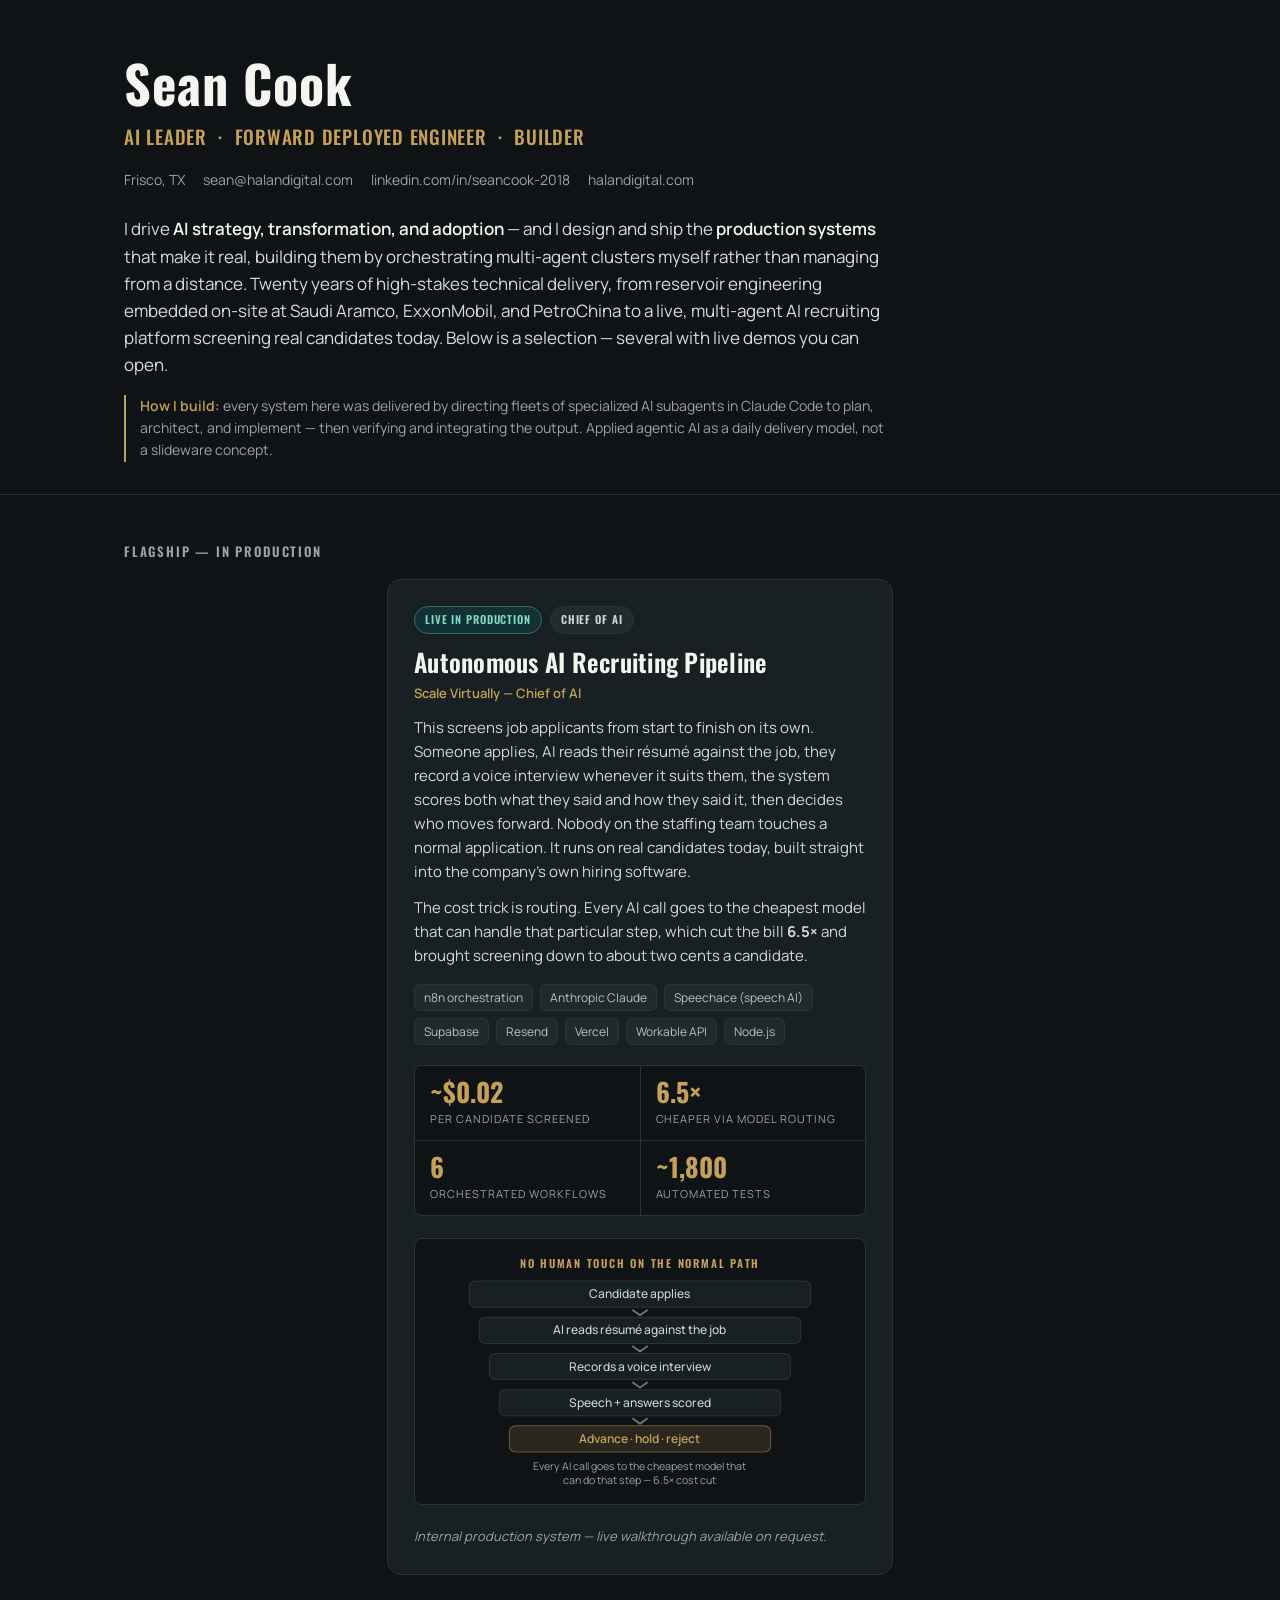
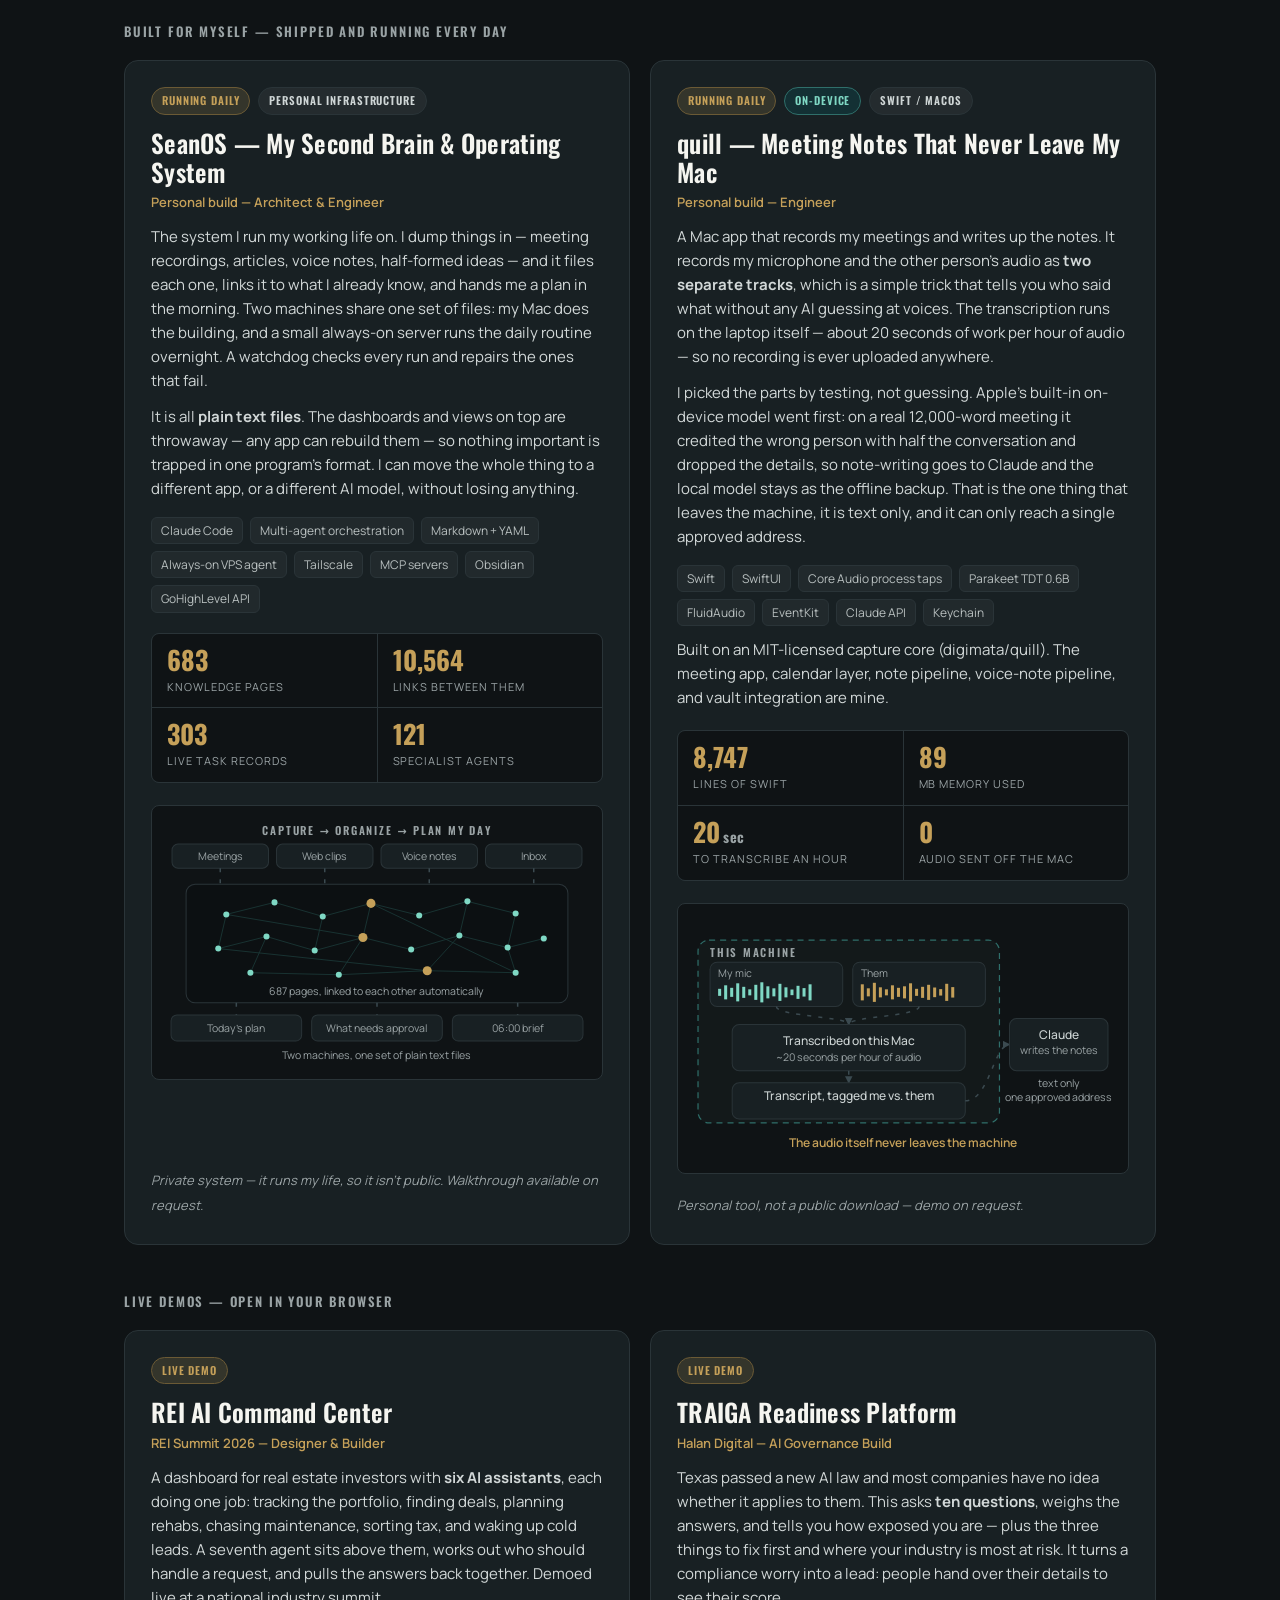
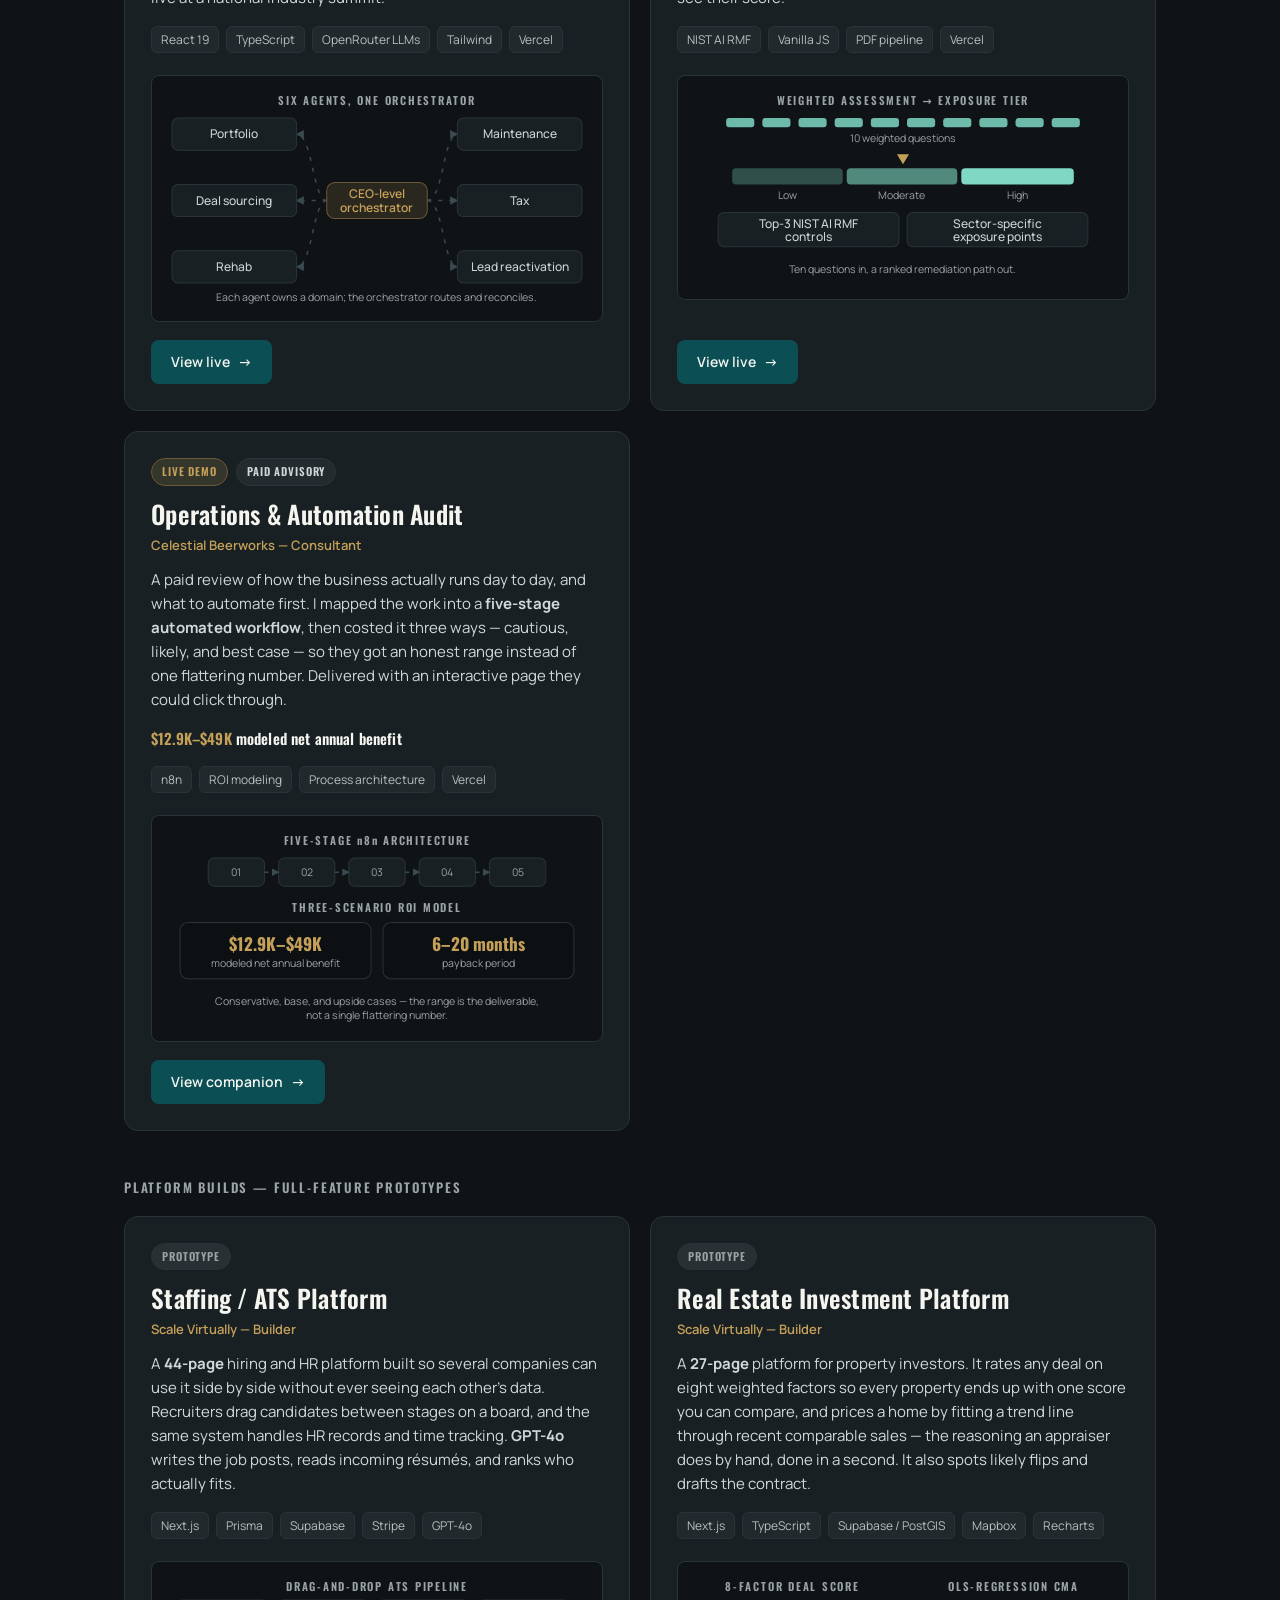
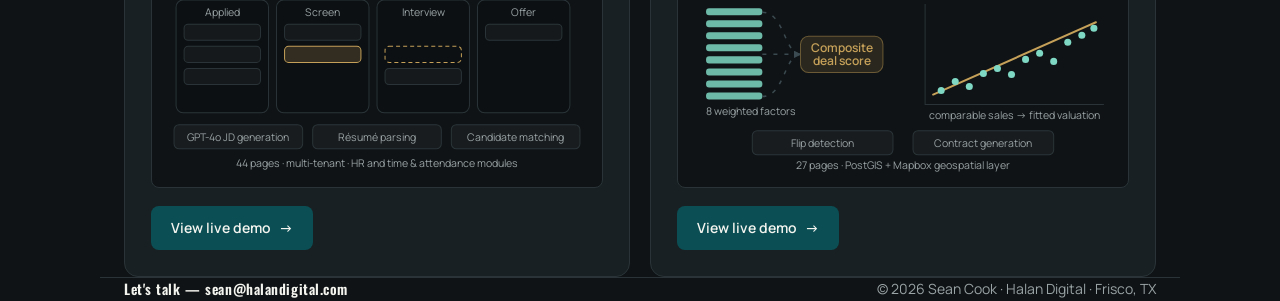
==== commit f27b094c: "refactor(portfolio): uniform card size + plain-English descriptions Every card is now the same half-" ====
--- a/sean-cook-portfolio/index.html
+++ b/sean-cook-portfolio/index.html
@@ -46,7 +46,9 @@
 /* Card */
 .card{background:var(--dark-surface);border:1px solid var(--line);border-radius:var(--radius);padding:26px;display:flex;flex-direction:column;min-width:0;transition:border-color .15s,transform .15s}
 .card:hover{border-color:var(--gold);transform:translateY(-3px)}
-.feature{grid-column:1/-1;border-color:#3a4a3f}
+/* A section holding a single card centres it at the same width as a paired one,
+   so every card on the page is the same size. */
+@media(min-width:760px){.grid>.card:only-child{grid-column:1/-1;max-width:calc(50% - 10px);margin:0 auto}}
 .badges{display:flex;flex-wrap:wrap;gap:8px;margin-bottom:14px}
 .badge{font-family:var(--font-heading);font-weight:600;font-size:11px;letter-spacing:.08em;text-transform:uppercase;padding:4px 10px;border-radius:20px}
 .b-prod{background:rgba(11,79,85,.35);color:#7fd8c4;border:1px solid #2f6f6a}
@@ -70,21 +72,10 @@
 .note-private{font-size:13px;color:var(--muted);font-style:italic}
 .demo-hint{font-size:12px;color:var(--muted);margin-top:10px}
 
-/* Feature inner two-col on desktop */
-@media(min-width:760px){
-  .feature .feature-body{display:grid;grid-template-columns:1.4fr 1fr;gap:28px;align-items:start}
-  .feature .feature-side{border-left:1px solid var(--line);padding-left:28px}
-}
-.feature-side h4{font-family:var(--font-heading);font-weight:600;font-size:13px;letter-spacing:.1em;text-transform:uppercase;color:var(--muted);margin-bottom:10px}
-.feature-side ul{list-style:none;font-size:14px;color:#CDD4D4}
-.feature-side li{padding:5px 0;padding-left:16px;position:relative}
-.feature-side li::before{content:"";position:absolute;left:0;top:12px;width:6px;height:6px;background:var(--gold);border-radius:50%}
-
-/* Stat strip */
+/* Stat strip — 2x2 inside a half-width card */
 .statstrip{display:grid;grid-template-columns:repeat(2,1fr);gap:1px;background:var(--line);border:1px solid var(--line);border-radius:var(--radius-sm);overflow:hidden;margin-top:20px}
-@media(min-width:640px){.statstrip{grid-template-columns:repeat(4,1fr)}}
-.stat{background:var(--dark-slate);padding:15px 16px}
-.stat-n{font-family:var(--font-heading);font-weight:700;font-size:clamp(23px,3.6vw,31px);line-height:1;color:var(--gold)}
+.stat{background:var(--dark-slate);padding:13px 15px}
+.stat-n{font-family:var(--font-heading);font-weight:700;font-size:clamp(21px,2.6vw,26px);line-height:1;color:var(--gold)}
 .stat-n .unit{font-size:.55em;color:var(--muted);margin-left:3px;letter-spacing:.04em}
 .stat-l{font-size:11px;letter-spacing:.09em;text-transform:uppercase;color:var(--muted);margin-top:7px;line-height:1.35}
 
@@ -99,7 +90,7 @@
 .diagram.compact .d-t{font-size:12px}
 .diagram.compact .d-t-sm{font-size:10.5px}
 .diagram.compact .d-t-hl{font-size:12px}
-.diagram.compact .d-lbl{font-size:11px}
+.diagram.compact .d-lbl,.diagram.compact .d-lbl-hl{font-size:11px}
 .scroll-hint{display:none;margin-top:9px;font-size:11px;letter-spacing:.07em;text-transform:uppercase;color:var(--muted);text-align:center}
 .scroll-hint.on{display:block}
 .d-lbl-hl{font-family:var(--font-heading);font-weight:600;font-size:10px;letter-spacing:.16em;fill:var(--gold)}
@@ -125,6 +116,7 @@
 .d-pipe{fill:none;stroke:#3B4A50;stroke-width:1.5;stroke-dasharray:4 7;animation:d-flow 1.9s linear infinite}
 @keyframes d-flow{to{stroke-dashoffset:-22}}
 .d-edge{stroke:#2f6f6a;stroke-width:.9;opacity:.4}
+.d-chev{fill:none;stroke:#6b7a80;stroke-width:1.8;stroke-linecap:round;stroke-linejoin:round;animation:d-glow 2.2s ease-in-out infinite;animation-delay:calc(var(--i,0)*-.35s)}
 .d-node{fill:#7FD8C4;animation:d-glow 3.4s ease-in-out infinite;animation-delay:calc(var(--i,0)*-.21s)}
 .d-node-hl{fill:var(--gold);animation:d-glow 3.4s ease-in-out infinite;animation-delay:calc(var(--i,0)*-.21s)}
 @keyframes d-glow{0%,100%{opacity:.32}50%{opacity:1}}
@@ -170,357 +162,244 @@
 
   <div class="sec-label">Flagship — In Production</div>
   <div class="grid">
-    <article class="card feature">
+    <article class="card">
       <div class="badges"><span class="badge b-prod">Live in production</span><span class="badge b-advisory">Chief of AI</span></div>
       <h3>Autonomous AI Recruiting Pipeline</h3>
       <div class="role">Scale Virtually — Chief of AI</div>
-      <div class="feature-body">
-        <div>
-          <p>
-            A multi-agent system that automates a staffing firm's entire candidate-screening funnel — from application,
-            to AI résumé screening, to an async voice interview, to a scored and routed hiring decision — running live
-            against real applicants with no human touch on the happy path. Built directly into the company's own ATS.
-          </p>
-          <div class="metric"><span>~$0.02</span> per candidate screened &nbsp;·&nbsp; <span>6.5×</span> cost reduction via LLM model-tier routing &nbsp;·&nbsp; <span>~1,800</span> automated test assertions</div>
-          <div class="stack">
-            <span class="chip">n8n orchestration</span><span class="chip">Anthropic Claude</span><span class="chip">Speechace (speech AI)</span>
-            <span class="chip">Supabase</span><span class="chip">Resend</span><span class="chip">Vercel</span><span class="chip">Workable API</span><span class="chip">Node.js</span>
-          </div>
+      <p>
+        This screens job applicants from start to finish on its own. Someone applies, AI reads their résumé against
+        the job, they record a voice interview whenever it suits them, the system scores both what they said and how
+        they said it, then decides who moves forward. Nobody on the staffing team touches a normal application.
+        It runs on real candidates today, built straight into the company's own hiring software.
+      </p>
+      <p>
+        The cost trick is routing. Every AI call goes to the cheapest model that can handle that particular step,
+        which cut the bill <strong>6.5×</strong> and brought screening down to about two cents a candidate.
+      </p>
+      <div class="stack">
+        <span class="chip">n8n orchestration</span><span class="chip">Anthropic Claude</span><span class="chip">Speechace (speech AI)</span>
+        <span class="chip">Supabase</span><span class="chip">Resend</span><span class="chip">Vercel</span><span class="chip">Workable API</span><span class="chip">Node.js</span>
+      </div>
+      <div class="statstrip">
+        <div class="stat"><div class="stat-n">~$0.02</div><div class="stat-l">Per candidate screened</div></div>
+        <div class="stat"><div class="stat-n">6.5×</div><div class="stat-l">Cheaper via model routing</div></div>
+        <div class="stat"><div class="stat-n">6</div><div class="stat-l">Orchestrated workflows</div></div>
+        <div class="stat"><div class="stat-n">~1,800</div><div class="stat-l">Automated tests</div></div>
+      </div>
+      <div class="diagram compact">
+        <div class="diagram-scroll">
+        <svg viewBox="0 0 420 236" role="img" aria-label="A five-step hiring funnel: the candidate applies, AI reads the resume against the job, the candidate records a voice interview, speech and answers are scored, and the system advances, holds or rejects. No human touches the normal path.">
+          <text class="d-lbl-hl" x="210" y="13" text-anchor="middle">NO HUMAN TOUCH ON THE NORMAL PATH</text>
+
+          <rect class="d-box" x="40" y="26" width="340" height="26" rx="6"/>
+          <text class="d-t" x="210" y="43" text-anchor="middle">Candidate applies</text>
+          <path class="d-chev" style="--i:0" d="M203 55 L210 60 L217 55"/>
+          <rect class="d-box" x="50" y="62" width="320" height="26" rx="6"/>
+          <text class="d-t" x="210" y="79" text-anchor="middle">AI reads résumé against the job</text>
+          <path class="d-chev" style="--i:1" d="M203 91 L210 96 L217 91"/>
+          <rect class="d-box" x="60" y="98" width="300" height="26" rx="6"/>
+          <text class="d-t" x="210" y="115" text-anchor="middle">Records a voice interview</text>
+          <path class="d-chev" style="--i:2" d="M203 127 L210 132 L217 127"/>
+          <rect class="d-box" x="70" y="134" width="280" height="26" rx="6"/>
+          <text class="d-t" x="210" y="151" text-anchor="middle">Speech + answers scored</text>
+          <path class="d-chev" style="--i:3" d="M203 163 L210 168 L217 163"/>
+          <rect x="80" y="170" width="260" height="26" rx="6" fill="rgba(197,160,89,.14)" stroke="#6b5a35" stroke-width="1"/>
+          <text class="d-t-hl" x="210" y="187" text-anchor="middle">Advance · hold · reject</text>
+
+          <text class="d-t-sm" x="210" y="214" text-anchor="middle">Every AI call goes to the cheapest model that</text>
+          <text class="d-t-sm" x="210" y="228" text-anchor="middle">can do that step — 6.5× cost cut</text>
+        </svg>
         </div>
-        <div class="feature-side">
-          <h4>What it does</h4>
-          <ul>
-            <li>AI résumé-vs-job-description screening + talent-decision routing</li>
-            <li>Candidate-facing async voice-interview recorder</li>
-            <li>Speech + content scoring on every recording</li>
-            <li>6 orchestrated workflows with retry/backoff &amp; zero-silent-failure error handling</li>
-          </ul>
+        <div class="scroll-hint">Scroll the diagram sideways →</div>
+      </div>
+      <div class="actions">
+        <span class="note-private">Internal production system — live walkthrough available on request.</span>
+      </div>
+    </article>
+  </div>
+
+  <div class="sec-label">Built for Myself — Shipped and Running Every Day</div>
+  <div class="grid">
+
+    <article class="card">
+      <div class="badges"><span class="badge b-daily">Running daily</span><span class="badge b-advisory">Personal infrastructure</span></div>
+      <h3>SeanOS — My Second Brain &amp; Operating System</h3>
+      <div class="role">Personal build — Architect &amp; Engineer</div>
+      <p>
+        The system I run my working life on. I dump things in — meeting recordings, articles, voice notes,
+        half-formed ideas — and it files each one, links it to what I already know, and hands me a plan in the
+        morning. Two machines share one set of files: my Mac does the building, and a small always-on server runs
+        the daily routine overnight. A watchdog checks every run and repairs the ones that fail.
+      </p>
+      <p>
+        It is all <strong>plain text files</strong>. The dashboards and views on top are throwaway — any app can
+        rebuild them — so nothing important is trapped in one program's format. I can move the whole thing to a
+        different app, or a different AI model, without losing anything.
+      </p>
+      <div class="stack">
+        <span class="chip">Claude Code</span><span class="chip">Multi-agent orchestration</span><span class="chip">Markdown + YAML</span>
+        <span class="chip">Always-on VPS agent</span><span class="chip">Tailscale</span><span class="chip">MCP servers</span>
+        <span class="chip">Obsidian</span><span class="chip">GoHighLevel API</span>
+      </div>
+      <div class="statstrip">
+        <div class="stat"><div class="stat-n" data-count="687">687</div><div class="stat-l">Knowledge pages</div></div>
+        <div class="stat"><div class="stat-n" data-count="10628">10,628</div><div class="stat-l">Links between them</div></div>
+        <div class="stat"><div class="stat-n" data-count="305">305</div><div class="stat-l">Live task records</div></div>
+        <div class="stat"><div class="stat-n" data-count="122">122</div><div class="stat-l">Specialist agents</div></div>
+      </div>
+      <div class="diagram compact">
+        <div class="diagram-scroll">
+        <svg viewBox="0 0 420 244" role="img" aria-label="Meetings, web clips, voice notes and an inbox all feed into one linked set of notes, which produces today's plan, an approval queue and a 6am brief. Two computers share the same plain text files.">
+          <text class="d-lbl" x="210" y="13" text-anchor="middle">CAPTURE → ORGANIZE → PLAN MY DAY</text>
+
+          <rect class="d-box" x="6" y="22" width="96" height="24" rx="6"/><text class="d-t-sm" x="54" y="38" text-anchor="middle">Meetings</text>
+          <rect class="d-box" x="110" y="22" width="96" height="24" rx="6"/><text class="d-t-sm" x="158" y="38" text-anchor="middle">Web clips</text>
+          <rect class="d-box" x="214" y="22" width="96" height="24" rx="6"/><text class="d-t-sm" x="262" y="38" text-anchor="middle">Voice notes</text>
+          <rect class="d-box" x="318" y="22" width="96" height="24" rx="6"/><text class="d-t-sm" x="366" y="38" text-anchor="middle">Inbox</text>
+          <path class="d-pipe" d="M54 46 L54 62"/><path class="d-pipe" d="M158 46 L158 62"/>
+          <path class="d-pipe" d="M262 46 L262 62"/><path class="d-pipe" d="M366 46 L366 62"/>
+
+          <rect class="d-panel" x="20" y="62" width="380" height="118" rx="9"/>
+          <g class="d-edge">
+            <line x1="60" y1="92" x2="108" y2="80"/><line x1="108" y1="80" x2="156" y2="94"/>
+            <line x1="156" y1="94" x2="204" y2="81"/><line x1="204" y1="81" x2="252" y2="93"/>
+            <line x1="252" y1="93" x2="300" y2="79"/><line x1="300" y1="79" x2="348" y2="91"/>
+            <line x1="52" y1="126" x2="100" y2="114"/><line x1="100" y1="114" x2="148" y2="128"/>
+            <line x1="148" y1="128" x2="196" y2="115"/><line x1="196" y1="115" x2="244" y2="127"/>
+            <line x1="244" y1="127" x2="292" y2="113"/><line x1="292" y1="113" x2="340" y2="125"/>
+            <line x1="340" y1="125" x2="376" y2="116"/>
+            <line x1="84" y1="150" x2="172" y2="152"/><line x1="172" y1="152" x2="260" y2="148"/>
+            <line x1="260" y1="148" x2="348" y2="150"/>
+            <line x1="60" y1="92" x2="52" y2="126"/><line x1="156" y1="94" x2="148" y2="128"/>
+            <line x1="204" y1="81" x2="196" y2="115"/><line x1="300" y1="79" x2="292" y2="113"/>
+            <line x1="348" y1="91" x2="340" y2="125"/><line x1="100" y1="114" x2="84" y2="150"/>
+            <line x1="196" y1="115" x2="172" y2="152"/><line x1="292" y1="113" x2="260" y2="148"/>
+            <line x1="340" y1="125" x2="348" y2="150"/>
+            <line x1="60" y1="92" x2="196" y2="115"/><line x1="204" y1="81" x2="348" y2="150"/>
+            <line x1="52" y1="126" x2="260" y2="148"/>
+          </g>
+          <g>
+            <circle class="d-node" style="--i:0" cx="60" cy="92" r="3"/><circle class="d-node" style="--i:1" cx="108" cy="80" r="3"/>
+            <circle class="d-node" style="--i:2" cx="156" cy="94" r="3"/><circle class="d-node-hl" style="--i:3" cx="204" cy="81" r="4.5"/>
+            <circle class="d-node" style="--i:4" cx="252" cy="93" r="3"/><circle class="d-node" style="--i:5" cx="300" cy="79" r="3"/>
+            <circle class="d-node" style="--i:6" cx="348" cy="91" r="3"/>
+            <circle class="d-node" style="--i:7" cx="52" cy="126" r="3"/><circle class="d-node" style="--i:8" cx="100" cy="114" r="3"/>
+            <circle class="d-node" style="--i:9" cx="148" cy="128" r="3"/><circle class="d-node-hl" style="--i:10" cx="196" cy="115" r="4.5"/>
+            <circle class="d-node" style="--i:11" cx="244" cy="127" r="3"/><circle class="d-node" style="--i:12" cx="292" cy="113" r="3"/>
+            <circle class="d-node" style="--i:13" cx="340" cy="125" r="3"/><circle class="d-node" style="--i:14" cx="376" cy="116" r="3"/>
+            <circle class="d-node" style="--i:15" cx="84" cy="150" r="3"/><circle class="d-node" style="--i:16" cx="172" cy="152" r="3"/>
+            <circle class="d-node-hl" style="--i:17" cx="260" cy="148" r="4.5"/><circle class="d-node" style="--i:18" cx="348" cy="150" r="3"/>
+          </g>
+          <text class="d-t-sm" x="210" y="172" text-anchor="middle">687 pages, linked to each other automatically</text>
+
+          <path class="d-pipe" d="M70 180 L70 192"/><path class="d-pipe" d="M210 180 L210 192"/><path class="d-pipe" d="M350 180 L350 192"/>
+          <rect class="d-box" x="5" y="192" width="130" height="26" rx="6"/><text class="d-t-sm" x="70" y="209" text-anchor="middle">Today&#39;s plan</text>
+          <rect class="d-box" x="145" y="192" width="130" height="26" rx="6"/><text class="d-t-sm" x="210" y="209" text-anchor="middle">What needs approval</text>
+          <rect class="d-box" x="285" y="192" width="130" height="26" rx="6"/><text class="d-t-sm" x="350" y="209" text-anchor="middle">06:00 brief</text>
+
+          <text class="d-t-sm" x="210" y="236" text-anchor="middle">Two machines, one set of plain text files</text>
+        </svg>
         </div>
-      </div>
-      <div class="diagram">
+        <div class="scroll-hint">Scroll the diagram sideways →</div>
+      </div>
+      <div class="actions">
+        <span class="note-private">Private system — it runs my life, so it isn&#39;t public. Walkthrough available on request.</span>
+      </div>
+    </article>
+
+    <article class="card">
+      <div class="badges"><span class="badge b-daily">Running daily</span><span class="badge b-prod">On-device</span><span class="badge b-advisory">Swift / macOS</span></div>
+      <h3>quill — Meeting Notes That Never Leave My Mac</h3>
+      <div class="role">Personal build — Engineer</div>
+      <p>
+        A Mac app that records my meetings and writes up the notes. It records my microphone and the other
+        person&#39;s audio as <strong>two separate tracks</strong>, which is a simple trick that tells you who said what
+        without any AI guessing at voices. The transcription runs on the laptop itself — about 20 seconds of work
+        per hour of audio — so no recording is ever uploaded anywhere.
+      </p>
+      <p>
+        I picked the parts by testing, not guessing. Apple&#39;s built-in on-device model went first: on a real
+        12,000-word meeting it credited the wrong person with half the conversation and dropped the details, so
+        note-writing goes to Claude and the local model stays as the offline backup. That is the one thing that
+        leaves the machine, it is text only, and it can only reach a single approved address.
+      </p>
+      <div class="stack">
+        <span class="chip">Swift</span><span class="chip">SwiftUI</span><span class="chip">Core Audio process taps</span>
+        <span class="chip">Parakeet TDT 0.6B</span><span class="chip">FluidAudio</span><span class="chip">EventKit</span>
+        <span class="chip">Claude API</span><span class="chip">Keychain</span>
+      </div>
+      <p class="demo-hint">Built on an MIT-licensed capture core (digimata/quill). The meeting app, calendar layer, note pipeline, voice-note pipeline, and vault integration are mine.</p>
+      <div class="statstrip">
+        <div class="stat"><div class="stat-n" data-count="8800">8,800</div><div class="stat-l">Lines of Swift</div></div>
+        <div class="stat"><div class="stat-n" data-count="90">90</div><div class="stat-l">MB memory used</div></div>
+        <div class="stat"><div class="stat-n"><span data-count="20">20</span><span class="unit">sec</span></div><div class="stat-l">To transcribe an hour</div></div>
+        <div class="stat"><div class="stat-n" data-count="0">0</div><div class="stat-l">Audio sent off the Mac</div></div>
+      </div>
+      <div class="diagram compact">
         <div class="diagram-scroll">
-        <svg viewBox="0 0 660 250" role="img" aria-label="Recruiting pipeline: an application flows through AI resume screening, an async voice interview, speech and content scoring, and a scored routing decision, with no human touch on the happy path. Below, each LLM call is routed across a fast, mid, or frontier model tier for a 6.5 times cost reduction, alongside the reliability measures.">
+        <svg viewBox="0 0 420 240" role="img" aria-label="The microphone and system audio are recorded as two separate tracks, transcribed on the machine itself into a speaker-tagged transcript. All of that stays inside a boundary marked this machine. Only the finished text goes out to Claude to write the notes.">
           <defs>
-            <marker id="arw-r" viewBox="0 0 8 8" refX="7" refY="4" markerWidth="5.5" markerHeight="5.5" orient="auto-start-reverse">
+            <marker id="arw-q" viewBox="0 0 8 8" refX="7" refY="4" markerWidth="5" markerHeight="5" orient="auto-start-reverse">
               <path d="M0 0 L8 4 L0 8 z" fill="#3B4A50"/>
             </marker>
           </defs>
 
-          <text class="d-lbl-hl" x="330" y="13" text-anchor="middle">NO HUMAN TOUCH ON THE HAPPY PATH</text>
-          <path d="M10 27 L10 21 L650 21 L650 27" fill="none" stroke="#6b5a35" stroke-width="1"/>
-
-          <rect class="d-box" x="10" y="34" width="112" height="56" rx="7"/>
-          <text class="d-t" x="66" y="58" text-anchor="middle">Application</text>
-          <text class="d-t-sm" x="66" y="74" text-anchor="middle">inbound</text>
-          <rect class="d-box" x="142" y="34" width="112" height="56" rx="7"/>
-          <text class="d-t" x="198" y="58" text-anchor="middle">AI résumé</text>
-          <text class="d-t-sm" x="198" y="74" text-anchor="middle">screen vs. JD</text>
-          <rect class="d-box" x="274" y="34" width="112" height="56" rx="7"/>
-          <text class="d-t" x="330" y="58" text-anchor="middle">Async voice</text>
-          <text class="d-t-sm" x="330" y="74" text-anchor="middle">interview</text>
-          <rect class="d-box" x="406" y="34" width="112" height="56" rx="7"/>
-          <text class="d-t" x="462" y="58" text-anchor="middle">Speech +</text>
-          <text class="d-t-sm" x="462" y="74" text-anchor="middle">content scoring</text>
-          <rect class="d-box" x="538" y="34" width="112" height="56" rx="7"/>
-          <text class="d-t" x="594" y="58" text-anchor="middle">Scored routing</text>
-          <text class="d-t-sm" x="594" y="74" text-anchor="middle">decision</text>
-
-          <path class="d-pipe" d="M122 62 L142 62" marker-end="url(#arw-r)"/>
-          <path class="d-pipe" d="M254 62 L274 62" marker-end="url(#arw-r)"/>
-          <path class="d-pipe" d="M386 62 L406 62" marker-end="url(#arw-r)"/>
-          <path class="d-pipe" d="M518 62 L538 62" marker-end="url(#arw-r)"/>
-
-          <rect class="d-panel" x="10" y="112" width="310" height="118" rx="9"/>
-          <text class="d-lbl" x="24" y="131">MODEL-TIER ROUTING</text>
-          <rect class="d-box" x="100" y="138" width="120" height="26" rx="6"/>
-          <text class="d-t-sm" x="160" y="155" text-anchor="middle">Each LLM call</text>
-          <path class="d-pipe" d="M160 164 C160 173 65 171 65 180" marker-end="url(#arw-r)"/>
-          <path class="d-pipe" d="M160 164 L160 180" marker-end="url(#arw-r)"/>
-          <path class="d-pipe" d="M160 164 C160 173 255 171 255 180" marker-end="url(#arw-r)"/>
-          <rect class="d-chip" x="22" y="182" width="86" height="24" rx="5"/>
-          <text class="d-t-sm" x="65" y="198" text-anchor="middle">Fast tier</text>
-          <rect class="d-chip" x="118" y="182" width="86" height="24" rx="5"/>
-          <text class="d-t-sm" x="161" y="198" text-anchor="middle">Mid tier</text>
-          <rect class="d-chip" x="212" y="182" width="86" height="24" rx="5"/>
-          <text class="d-t-sm" x="255" y="198" text-anchor="middle">Frontier tier</text>
-          <text class="d-t-hl" x="160" y="223" text-anchor="middle">6.5× cost reduction</text>
-
-          <rect class="d-panel" x="330" y="112" width="320" height="118" rx="9"/>
-          <text class="d-lbl" x="344" y="131">RELIABILITY</text>
-          <circle class="d-mark" cx="350" cy="149" r="3"/><text class="d-t-sm" x="362" y="153">6 orchestrated workflows</text>
-          <circle class="d-mark" cx="350" cy="171" r="3"/><text class="d-t-sm" x="362" y="175">Retry + backoff on every step</text>
-          <circle class="d-mark" cx="350" cy="193" r="3"/><text class="d-t-sm" x="362" y="197">Zero-silent-failure error handling</text>
-          <circle class="d-mark" cx="350" cy="215" r="3"/><text class="d-t-sm" x="362" y="219">~1,800 automated test assertions</text>
-
-          <text class="d-t-hl" x="330" y="245" text-anchor="middle">~$0.02 per candidate screened · built directly into the firm's own ATS</text>
+          <rect class="d-bound" x="6" y="20" width="300" height="182" rx="11"/>
+          <text class="d-lbl" x="18" y="37">THIS MACHINE</text>
+
+          <rect class="d-box" x="18" y="42" width="132" height="44" rx="7"/>
+          <text class="d-t-sm" x="26" y="57">My mic</text>
+          <g>
+            <rect class="bar" style="--i:0;--h:.35" x="26" y="62" width="3" height="20"/><rect class="bar" style="--i:1;--h:.7" x="32" y="62" width="3" height="20"/>
+            <rect class="bar" style="--i:2;--h:.45" x="38" y="62" width="3" height="20"/><rect class="bar" style="--i:3;--h:.9" x="44" y="62" width="3" height="20"/>
+            <rect class="bar" style="--i:4;--h:.55" x="50" y="62" width="3" height="20"/><rect class="bar" style="--i:5;--h:.3" x="56" y="62" width="3" height="20"/>
+            <rect class="bar" style="--i:6;--h:.75" x="62" y="62" width="3" height="20"/><rect class="bar" style="--i:7;--h:1" x="68" y="62" width="3" height="20"/>
+            <rect class="bar" style="--i:8;--h:.6" x="74" y="62" width="3" height="20"/><rect class="bar" style="--i:9;--h:.4" x="80" y="62" width="3" height="20"/>
+            <rect class="bar" style="--i:10;--h:.85" x="86" y="62" width="3" height="20"/><rect class="bar" style="--i:11;--h:.5" x="92" y="62" width="3" height="20"/>
+            <rect class="bar" style="--i:12;--h:.28" x="98" y="62" width="3" height="20"/><rect class="bar" style="--i:13;--h:.65" x="104" y="62" width="3" height="20"/>
+            <rect class="bar" style="--i:14;--h:.42" x="110" y="62" width="3" height="20"/><rect class="bar" style="--i:15;--h:.8" x="116" y="62" width="3" height="20"/>
+          </g>
+
+          <rect class="d-box" x="160" y="42" width="132" height="44" rx="7"/>
+          <text class="d-t-sm" x="168" y="57">Them</text>
+          <g>
+            <rect class="bar b2" style="--i:0;--h:.8" x="168" y="62" width="3" height="20"/><rect class="bar b2" style="--i:1;--h:.4" x="174" y="62" width="3" height="20"/>
+            <rect class="bar b2" style="--i:2;--h:.95" x="180" y="62" width="3" height="20"/><rect class="bar b2" style="--i:3;--h:.5" x="186" y="62" width="3" height="20"/>
+            <rect class="bar b2" style="--i:4;--h:.3" x="192" y="62" width="3" height="20"/><rect class="bar b2" style="--i:5;--h:.7" x="198" y="62" width="3" height="20"/>
+            <rect class="bar b2" style="--i:6;--h:.45" x="204" y="62" width="3" height="20"/><rect class="bar b2" style="--i:7;--h:.6" x="210" y="62" width="3" height="20"/>
+            <rect class="bar b2" style="--i:8;--h:.9" x="216" y="62" width="3" height="20"/><rect class="bar b2" style="--i:9;--h:.35" x="222" y="62" width="3" height="20"/>
+            <rect class="bar b2" style="--i:10;--h:.55" x="228" y="62" width="3" height="20"/><rect class="bar b2" style="--i:11;--h:.75" x="234" y="62" width="3" height="20"/>
+            <rect class="bar b2" style="--i:12;--h:.48" x="240" y="62" width="3" height="20"/><rect class="bar b2" style="--i:13;--h:.32" x="246" y="62" width="3" height="20"/>
+            <rect class="bar b2" style="--i:14;--h:.85" x="252" y="62" width="3" height="20"/><rect class="bar b2" style="--i:15;--h:.52" x="258" y="62" width="3" height="20"/>
+          </g>
+
+          <path class="d-pipe" d="M84 86 C84 96 156 96 156 104" marker-end="url(#arw-q)"/>
+          <path class="d-pipe" d="M226 86 C226 96 156 96 156 104" marker-end="url(#arw-q)"/>
+
+          <rect class="d-box" x="40" y="104" width="232" height="46" rx="7"/>
+          <text class="d-t" x="156" y="124" text-anchor="middle">Transcribed on this Mac</text>
+          <text class="d-t-sm" x="156" y="140" text-anchor="middle">~20 seconds per hour of audio</text>
+
+          <path class="d-pipe" d="M156 150 L156 162" marker-end="url(#arw-q)"/>
+
+          <rect class="d-box" x="40" y="162" width="232" height="36" rx="7"/>
+          <text class="d-t" x="156" y="179" text-anchor="middle">Transcript, tagged me vs. them</text>
+
+          <path class="d-pipe" d="M272 180 C296 180 300 124 316 124" marker-end="url(#arw-q)"/>
+
+          <rect class="d-box" x="316" y="98" width="98" height="52" rx="7"/>
+          <text class="d-t" x="365" y="118" text-anchor="middle">Claude</text>
+          <text class="d-t-sm" x="365" y="133" text-anchor="middle">writes the notes</text>
+          <text class="d-t-sm" x="365" y="166" text-anchor="middle">text only</text>
+          <text class="d-t-sm" x="365" y="180" text-anchor="middle">one approved address</text>
+
+          <text class="d-t-hl" x="210" y="226" text-anchor="middle">The audio itself never leaves the machine</text>
         </svg>
         </div>
         <div class="scroll-hint">Scroll the diagram sideways →</div>
-        <div class="diagram-cap">Application to hiring decision with no human in the loop. Cost control is the routing layer: every model call goes to the cheapest tier that can do the job.</div>
-      </div>
-
+      </div>
       <div class="actions">
-        <span class="note-private">Internal production system — live walkthrough available on request.</span>
-      </div>
-    </article>
-  </div>
-
-  <div class="sec-label">Built for Myself — Shipped and Running Every Day</div>
-  <div class="grid">
-
-    <article class="card feature">
-      <div class="badges"><span class="badge b-daily">Running daily</span><span class="badge b-advisory">Personal infrastructure</span></div>
-      <h3>SeanOS — Autonomous Second Brain &amp; Operating System</h3>
-      <div class="role">Personal build — Architect &amp; Engineer</div>
-      <div class="feature-body">
-        <div>
-          <p>
-            A markdown-native knowledge and execution system I designed, built, and now run my working life on.
-            Two runtimes share one vault: Claude Code on the Mac does the engineering, and an always-on agent on a
-            Tailscale-sealed VPS runs the daily loop — morning brief, overnight opportunity scouts, an approval queue,
-            an evening reconciliation — with a watchdog that verifies each cycle and self-heals the ones that fail.
-            My only job is to capture. The system does the classifying, filing, linking, and planning.
-          </p>
-          <p>
-            The constraint that shaped it: <strong>every byte is plain Markdown and YAML.</strong> Dashboards, database
-            views, and integrations are a deliberately disposable presentation layer any platform can regenerate, so no
-            proprietary format ever holds the only copy of anything. It is built to survive changing its own app, its own
-            vendor, and its own model.
-          </p>
-          <div class="stack">
-            <span class="chip">Claude Code</span><span class="chip">Multi-agent orchestration</span><span class="chip">Markdown + YAML</span>
-            <span class="chip">Always-on VPS agent</span><span class="chip">Tailscale</span><span class="chip">MCP servers</span>
-            <span class="chip">Obsidian</span><span class="chip">GoHighLevel API</span>
-          </div>
-        </div>
-        <div class="feature-side">
-          <h4>What it does</h4>
-          <ul>
-            <li>Turns transcripts, clips, and raw captures into typed, cross-linked knowledge pages</li>
-            <li>Drafts the day — priorities, the one thing that matters, and an approval queue</li>
-            <li>Overnight scouts work opportunity lanes and report at 06:00</li>
-            <li>122 specialist subagent definitions, routed per task</li>
-            <li>Audits itself: link integrity, stale-belief drift, and knowledge-gap sweeps</li>
-          </ul>
-        </div>
-      </div>
-
-      <div class="statstrip">
-        <div class="stat"><div class="stat-n" data-count="687">687</div><div class="stat-l">Knowledge pages</div></div>
-        <div class="stat"><div class="stat-n" data-count="10628">10,628</div><div class="stat-l">Internal links</div></div>
-        <div class="stat"><div class="stat-n" data-count="305">305</div><div class="stat-l">Live execution records</div></div>
-        <div class="stat"><div class="stat-n" data-count="122">122</div><div class="stat-l">Specialist agents</div></div>
-      </div>
-
-      <div class="diagram">
-        <div class="diagram-scroll">
-        <svg viewBox="0 0 660 292" role="img" aria-label="SeanOS architecture: four capture sources feed a densely linked knowledge graph, which drives daily execution outputs. Two runtimes, a Mac and an always-on VPS agent, share the one plain-text vault over a Tailscale-sealed link.">
-          <defs>
-            <marker id="arw-s" viewBox="0 0 8 8" refX="7" refY="4" markerWidth="5.5" markerHeight="5.5" orient="auto-start-reverse">
-              <path d="M0 0 L8 4 L0 8 z" fill="#3B4A50"/>
-            </marker>
-          </defs>
-
-          <text class="d-lbl" x="60" y="15" text-anchor="middle">CAPTURE</text>
-          <text class="d-lbl" x="290" y="15" text-anchor="middle">KNOWLEDGE GRAPH</text>
-          <text class="d-lbl" x="558" y="15" text-anchor="middle">EXECUTION</text>
-
-          <path class="d-pipe" d="M112 46 C136 46 132 104 150 104" marker-end="url(#arw-s)"/>
-          <path class="d-pipe" d="M112 82 C136 82 132 104 150 104" marker-end="url(#arw-s)"/>
-          <path class="d-pipe" d="M112 118 C136 118 132 104 150 104" marker-end="url(#arw-s)"/>
-          <path class="d-pipe" d="M112 154 C136 154 132 104 150 104" marker-end="url(#arw-s)"/>
-
-          <rect class="d-box" x="8" y="32" width="104" height="28" rx="6"/><text class="d-t" x="60" y="50" text-anchor="middle">Meetings</text>
-          <rect class="d-box" x="8" y="68" width="104" height="28" rx="6"/><text class="d-t" x="60" y="86" text-anchor="middle">Web clips</text>
-          <rect class="d-box" x="8" y="104" width="104" height="28" rx="6"/><text class="d-t" x="60" y="122" text-anchor="middle">Voice notes</text>
-          <rect class="d-box" x="8" y="140" width="104" height="28" rx="6"/><text class="d-t" x="60" y="158" text-anchor="middle">Inbox</text>
-
-          <rect class="d-panel" x="150" y="28" width="280" height="152" rx="10"/>
-
-          <g class="d-edge">
-            <line x1="183" y1="66" x2="216" y2="49"/><line x1="216" y1="49" x2="248" y2="71"/>
-            <line x1="248" y1="71" x2="279" y2="52"/><line x1="279" y1="52" x2="312" y2="64"/>
-            <line x1="312" y1="64" x2="344" y2="46"/><line x1="344" y1="46" x2="376" y2="63"/>
-            <line x1="376" y1="63" x2="405" y2="50"/>
-            <line x1="170" y1="104" x2="203" y2="89"/><line x1="203" y1="89" x2="236" y2="115"/>
-            <line x1="236" y1="115" x2="269" y2="95"/><line x1="269" y1="95" x2="301" y2="110"/>
-            <line x1="301" y1="110" x2="335" y2="90"/><line x1="335" y1="90" x2="367" y2="107"/>
-            <line x1="367" y1="107" x2="400" y2="94"/>
-            <line x1="188" y1="146" x2="225" y2="133"/><line x1="225" y1="133" x2="259" y2="152"/>
-            <line x1="259" y1="152" x2="293" y2="136"/><line x1="293" y1="136" x2="327" y2="150"/>
-            <line x1="327" y1="150" x2="360" y2="133"/><line x1="360" y1="133" x2="395" y2="147"/>
-            <line x1="183" y1="66" x2="170" y2="104"/><line x1="216" y1="49" x2="203" y2="89"/>
-            <line x1="248" y1="71" x2="236" y2="115"/><line x1="279" y1="52" x2="269" y2="95"/>
-            <line x1="344" y1="46" x2="335" y2="90"/><line x1="405" y1="50" x2="400" y2="94"/>
-            <line x1="203" y1="89" x2="188" y2="146"/><line x1="236" y1="115" x2="225" y2="133"/>
-            <line x1="269" y1="95" x2="259" y2="152"/><line x1="301" y1="110" x2="293" y2="136"/>
-            <line x1="367" y1="107" x2="360" y2="133"/><line x1="400" y1="94" x2="395" y2="147"/>
-            <line x1="183" y1="66" x2="301" y2="110"/><line x1="279" y1="52" x2="395" y2="147"/>
-            <line x1="170" y1="104" x2="327" y2="150"/><line x1="376" y1="63" x2="367" y2="107"/>
-          </g>
-
-          <g>
-            <circle class="d-node" style="--i:0" cx="183" cy="66" r="3"/><circle class="d-node" style="--i:1" cx="216" cy="49" r="3"/>
-            <circle class="d-node-hl" style="--i:2" cx="248" cy="71" r="4.5"/><circle class="d-node" style="--i:3" cx="279" cy="52" r="3"/>
-            <circle class="d-node" style="--i:4" cx="312" cy="64" r="3"/><circle class="d-node" style="--i:5" cx="344" cy="46" r="3"/>
-            <circle class="d-node" style="--i:6" cx="376" cy="63" r="3"/><circle class="d-node" style="--i:7" cx="405" cy="50" r="3"/>
-            <circle class="d-node" style="--i:8" cx="170" cy="104" r="3"/><circle class="d-node" style="--i:9" cx="203" cy="89" r="3"/>
-            <circle class="d-node" style="--i:10" cx="236" cy="115" r="3"/><circle class="d-node" style="--i:11" cx="269" cy="95" r="3"/>
-            <circle class="d-node-hl" style="--i:12" cx="301" cy="110" r="4.5"/><circle class="d-node" style="--i:13" cx="335" cy="90" r="3"/>
-            <circle class="d-node" style="--i:14" cx="367" cy="107" r="3"/><circle class="d-node" style="--i:15" cx="400" cy="94" r="3"/>
-            <circle class="d-node" style="--i:16" cx="188" cy="146" r="3"/><circle class="d-node" style="--i:17" cx="225" cy="133" r="3"/>
-            <circle class="d-node" style="--i:18" cx="259" cy="152" r="3"/><circle class="d-node" style="--i:19" cx="293" cy="136" r="3"/>
-            <circle class="d-node" style="--i:20" cx="327" cy="150" r="3"/><circle class="d-node-hl" style="--i:21" cx="360" cy="133" r="4.5"/>
-            <circle class="d-node" style="--i:22" cx="395" cy="147" r="3"/>
-          </g>
-          <text class="d-t-sm" x="290" y="172" text-anchor="middle">687 pages · 10,628 links · 8 typed page kinds</text>
-
-          <path class="d-pipe" d="M430 104 C452 104 448 56 468 56" marker-end="url(#arw-s)"/>
-          <path class="d-pipe" d="M430 104 L468 104" marker-end="url(#arw-s)"/>
-          <path class="d-pipe" d="M430 104 C452 104 448 152 468 152" marker-end="url(#arw-s)"/>
-
-          <rect class="d-box" x="468" y="40" width="180" height="32" rx="6"/><text class="d-t" x="558" y="60" text-anchor="middle">Daily plan + ONE thing</text>
-          <rect class="d-box" x="468" y="88" width="180" height="32" rx="6"/><text class="d-t" x="558" y="108" text-anchor="middle">Approval queue</text>
-          <rect class="d-box" x="468" y="136" width="180" height="32" rx="6"/><text class="d-t" x="558" y="156" text-anchor="middle">06:00 morning brief</text>
-
-          <path class="d-pipe" d="M215 180 L215 214"/>
-          <path class="d-pipe" d="M385 180 L385 214"/>
-          <rect class="d-box" x="140" y="214" width="150" height="40" rx="8"/>
-          <text class="d-t" x="215" y="232" text-anchor="middle">Claude Code · Mac</text>
-          <text class="d-t-sm" x="215" y="246" text-anchor="middle">engineering + build</text>
-          <rect class="d-box" x="310" y="214" width="150" height="40" rx="8"/>
-          <text class="d-t" x="385" y="232" text-anchor="middle">Agent runtime · VPS</text>
-          <text class="d-t-sm" x="385" y="246" text-anchor="middle">always-on daily loop</text>
-          <path class="d-pipe" d="M215 254 L215 268 L385 268 L385 254"/>
-          <text class="d-t-sm" x="300" y="284" text-anchor="middle">Tailscale-sealed · both runtimes, one shared vault</text>
-        </svg>
-        </div>
-        <div class="scroll-hint">Scroll the diagram sideways →</div>
-        <div class="diagram-cap">Capture is one gesture. Everything downstream — classification, filing, linking, planning — is automated across two runtimes sharing a single plain-text vault.</div>
-      </div>
-
-      <div class="actions">
-        <span class="note-private">Private system — it runs my life, so it isn't public. Architecture walkthrough and live screen-share available on request.</span>
-      </div>
-    </article>
-
-    <article class="card feature">
-      <div class="badges"><span class="badge b-daily">Running daily</span><span class="badge b-prod">On-device</span><span class="badge b-advisory">Swift / macOS</span></div>
-      <h3>quill — On-Device Meeting Intelligence</h3>
-      <div class="role">Personal build — Engineer</div>
-      <div class="feature-body">
-        <div>
-          <p>
-            A native macOS meeting recorder built to replace a cloud notetaker. It captures the microphone and system
-            audio as two independent Core Audio process taps, which yields clean two-party speaker separation for free —
-            <strong>no diarization model, no speaker-ID step.</strong> Transcription runs entirely on-device with Parakeet TDT 0.6B
-            at roughly 20 seconds per hour of audio, and the finished note lands in my vault as plain files.
-          </p>
-          <p>
-            Every load-bearing choice here was measured rather than assumed. Note generation was built first on Apple's
-            on-device model and tested against a real 12,000-word transcript: it inverted speaker attribution and dropped
-            the specifics, so generation routes to Claude and the local model stays as the offline fallback. That single
-            outbound call is pinned to one endpoint on an ephemeral session with redirects refused at the delegate.
-            <strong>The audio itself never leaves the machine.</strong>
-          </p>
-          <div class="stack">
-            <span class="chip">Swift</span><span class="chip">SwiftUI</span><span class="chip">Core Audio process taps</span>
-            <span class="chip">Parakeet TDT 0.6B</span><span class="chip">FluidAudio</span><span class="chip">EventKit</span>
-            <span class="chip">Claude API</span><span class="chip">Keychain</span>
-          </div>
-          <p class="demo-hint">Built on an MIT-licensed capture core (digimata/quill). The meeting app, calendar layer, note pipeline, voice-note pipeline, and vault integration are mine.</p>
-        </div>
-        <div class="feature-side">
-          <h4>Engineering decisions</h4>
-          <ul>
-            <li>SwiftUI over Electron — ~90 MB resident, against 300–600 MB plus a multi-GB bundled model</li>
-            <li>Two-track capture replaces a diarization model outright</li>
-            <li>Plain files, no database — every note stays readable without the app</li>
-            <li>Isolation is structural, not a guard: separate storage roots make cross-contamination unrepresentable</li>
-            <li>Hardened runtime, stable signing identity, config refused unless user-owned</li>
-          </ul>
-        </div>
-      </div>
-
-      <div class="statstrip">
-        <div class="stat"><div class="stat-n" data-count="8800">8,800</div><div class="stat-l">Lines of Swift</div></div>
-        <div class="stat"><div class="stat-n" data-count="90">90</div><div class="stat-l">MB resident memory</div></div>
-        <div class="stat"><div class="stat-n"><span data-count="20">20</span><span class="unit">sec</span></div><div class="stat-l">To transcribe an hour</div></div>
-        <div class="stat"><div class="stat-n" data-count="0">0</div><div class="stat-l">Bytes of audio off-device</div></div>
-      </div>
-
-      <div class="diagram">
-        <div class="diagram-scroll">
-        <svg viewBox="0 0 660 250" role="img" aria-label="quill pipeline: microphone and system audio are captured as two separate tracks, transcribed on-device by Parakeet into a speaker-tagged transcript. All of that stays inside a boundary marked this machine. Only the text transcript crosses out, to a single pinned Claude endpoint for note generation.">
-          <defs>
-            <marker id="arw-q" viewBox="0 0 8 8" refX="7" refY="4" markerWidth="5.5" markerHeight="5.5" orient="auto-start-reverse">
-              <path d="M0 0 L8 4 L0 8 z" fill="#3B4A50"/>
-            </marker>
-          </defs>
-
-          <rect class="d-bound" x="6" y="34" width="474" height="178" rx="12"/>
-          <text class="d-lbl" x="20" y="52">THIS MACHINE</text>
-
-          <rect class="d-box" x="20" y="64" width="120" height="48" rx="7"/>
-          <text class="d-t-sm" x="30" y="79">Mic track</text>
-          <g>
-            <rect class="bar" style="--i:0;--h:.35" x="30" y="84" width="3" height="24"/><rect class="bar" style="--i:1;--h:.7" x="36" y="84" width="3" height="24"/>
-            <rect class="bar" style="--i:2;--h:.45" x="42" y="84" width="3" height="24"/><rect class="bar" style="--i:3;--h:.9" x="48" y="84" width="3" height="24"/>
-            <rect class="bar" style="--i:4;--h:.55" x="54" y="84" width="3" height="24"/><rect class="bar" style="--i:5;--h:.3" x="60" y="84" width="3" height="24"/>
-            <rect class="bar" style="--i:6;--h:.75" x="66" y="84" width="3" height="24"/><rect class="bar" style="--i:7;--h:1" x="72" y="84" width="3" height="24"/>
-            <rect class="bar" style="--i:8;--h:.6" x="78" y="84" width="3" height="24"/><rect class="bar" style="--i:9;--h:.4" x="84" y="84" width="3" height="24"/>
-            <rect class="bar" style="--i:10;--h:.85" x="90" y="84" width="3" height="24"/><rect class="bar" style="--i:11;--h:.5" x="96" y="84" width="3" height="24"/>
-            <rect class="bar" style="--i:12;--h:.28" x="102" y="84" width="3" height="24"/><rect class="bar" style="--i:13;--h:.65" x="108" y="84" width="3" height="24"/>
-            <rect class="bar" style="--i:14;--h:.42" x="114" y="84" width="3" height="24"/><rect class="bar" style="--i:15;--h:.8" x="120" y="84" width="3" height="24"/>
-          </g>
-
-          <rect class="d-box" x="20" y="126" width="120" height="48" rx="7"/>
-          <text class="d-t-sm" x="30" y="141">System audio track</text>
-          <g>
-            <rect class="bar b2" style="--i:0;--h:.8" x="30" y="146" width="3" height="24"/><rect class="bar b2" style="--i:1;--h:.4" x="36" y="146" width="3" height="24"/>
-            <rect class="bar b2" style="--i:2;--h:.95" x="42" y="146" width="3" height="24"/><rect class="bar b2" style="--i:3;--h:.5" x="48" y="146" width="3" height="24"/>
-            <rect class="bar b2" style="--i:4;--h:.3" x="54" y="146" width="3" height="24"/><rect class="bar b2" style="--i:5;--h:.7" x="60" y="146" width="3" height="24"/>
-            <rect class="bar b2" style="--i:6;--h:.45" x="66" y="146" width="3" height="24"/><rect class="bar b2" style="--i:7;--h:.6" x="72" y="146" width="3" height="24"/>
-            <rect class="bar b2" style="--i:8;--h:.9" x="78" y="146" width="3" height="24"/><rect class="bar b2" style="--i:9;--h:.35" x="84" y="146" width="3" height="24"/>
-            <rect class="bar b2" style="--i:10;--h:.55" x="90" y="146" width="3" height="24"/><rect class="bar b2" style="--i:11;--h:.75" x="96" y="146" width="3" height="24"/>
-            <rect class="bar b2" style="--i:12;--h:.48" x="102" y="146" width="3" height="24"/><rect class="bar b2" style="--i:13;--h:.32" x="108" y="146" width="3" height="24"/>
-            <rect class="bar b2" style="--i:14;--h:.85" x="114" y="146" width="3" height="24"/><rect class="bar b2" style="--i:15;--h:.52" x="120" y="146" width="3" height="24"/>
-          </g>
-
-          <path class="d-pipe" d="M140 96 C166 96 168 122 190 122" marker-end="url(#arw-q)"/>
-          <path class="d-pipe" d="M140 158 C166 158 168 122 190 122" marker-end="url(#arw-q)"/>
-
-          <rect class="d-box" x="190" y="88" width="130" height="68" rx="7"/>
-          <text class="d-t" x="255" y="112" text-anchor="middle">Parakeet TDT 0.6B</text>
-          <text class="d-t-sm" x="255" y="128" text-anchor="middle">on-device ASR</text>
-          <text class="d-t-hl" x="255" y="144" text-anchor="middle">~20s per hour</text>
-
-          <path class="d-pipe" d="M320 122 L356 122" marker-end="url(#arw-q)"/>
-
-          <rect class="d-box" x="356" y="88" width="112" height="68" rx="7"/>
-          <text class="d-t" x="412" y="114" text-anchor="middle">Speaker-tagged</text>
-          <text class="d-t" x="412" y="130" text-anchor="middle">transcript</text>
-          <text class="d-t-sm" x="412" y="146" text-anchor="middle">me vs. them</text>
-
-          <path class="d-pipe" d="M468 122 L520 122" marker-end="url(#arw-q)"/>
-          <text class="d-t-sm" x="494" y="112" text-anchor="middle">text</text>
-
-          <rect class="d-box" x="520" y="94" width="128" height="56" rx="7"/>
-          <text class="d-t" x="584" y="118" text-anchor="middle">Claude Haiku 4.5</text>
-          <text class="d-t-sm" x="584" y="134" text-anchor="middle">note generation</text>
-          <text class="d-t-sm" x="584" y="168" text-anchor="middle">one pinned endpoint</text>
-          <text class="d-t-sm" x="584" y="181" text-anchor="middle">redirects refused</text>
-          <text class="d-t-sm" x="584" y="194" text-anchor="middle">offline fallback available</text>
-
-          <text class="d-t-hl" x="243" y="232" text-anchor="middle">Capture and transcription never cross this boundary</text>
-        </svg>
-        </div>
-        <div class="scroll-hint">Scroll the diagram sideways →</div>
-        <div class="diagram-cap">Two tracks in, one speaker-separated transcript out, all of it on the machine. The only outbound call carries text — and only to a single pinned endpoint.</div>
-      </div>
-
-      <div class="actions">
-        <span class="note-private">Personal tool, not a public download — walkthrough and live demo on request.</span>
+        <span class="note-private">Personal tool, not a public download — demo on request.</span>
       </div>
     </article>
 
@@ -533,7 +412,10 @@
       <div class="badges"><span class="badge b-live">Live demo</span></div>
       <h3>REI AI Command Center</h3>
       <div class="role">REI Summit 2026 — Designer &amp; Builder</div>
-      <p>An agentic operating-system dashboard fronting <strong>6 specialized AI agents</strong> for real estate investors — portfolio, deal sourcing, rehab, maintenance, tax, and lead reactivation — with a CEO-level orchestrator agent. Demoed live at a national industry summit.</p>
+      <p>A dashboard for real estate investors with <strong>six AI assistants</strong>, each doing one job: tracking the
+      portfolio, finding deals, planning rehabs, chasing maintenance, sorting tax, and waking up cold leads. A seventh
+      agent sits above them, works out who should handle a request, and pulls the answers back together. Demoed live
+      at a national industry summit.</p>
       <div class="stack"><span class="chip">React 19</span><span class="chip">TypeScript</span><span class="chip">OpenRouter LLMs</span><span class="chip">Tailwind</span><span class="chip">Vercel</span></div>
       <div class="diagram compact">
         <div class="diagram-scroll">
@@ -576,7 +458,10 @@
       <div class="badges"><span class="badge b-live">Live demo</span></div>
       <h3>TRAIGA Readiness Platform</h3>
       <div class="role">Halan Digital — AI Governance Build</div>
-      <p>A self-serve readiness platform for the Texas Responsible AI Governance Act: a <strong>10-question weighted assessment</strong> that returns an exposure tier, the top-3 NIST AI RMF controls, and sector-specific exposure points. Productized AI governance as a conversion engine.</p>
+      <p>Texas passed a new AI law and most companies have no idea whether it applies to them. This asks
+      <strong>ten questions</strong>, weighs the answers, and tells you how exposed you are — plus the three things
+      to fix first and where your industry is most at risk. It turns a compliance worry into a lead: people hand
+      over their details to see their score.</p>
       <div class="stack"><span class="chip">NIST AI RMF</span><span class="chip">Vanilla JS</span><span class="chip">PDF pipeline</span><span class="chip">Vercel</span></div>
       <div class="diagram compact">
         <div class="diagram-scroll">
@@ -624,7 +509,10 @@
       <div class="badges"><span class="badge b-live">Live demo</span><span class="badge b-advisory">Paid advisory</span></div>
       <h3>Operations &amp; Automation Audit</h3>
       <div class="role">Celestial Beerworks — Consultant</div>
-      <p>A paid AI/automation operations audit with a 5-stage n8n architecture and a defensible three-scenario ROI model proving <strong>$12.9K–$49K net annual benefit</strong> (6–20 month payback). Shipped with an interactive decision companion.</p>
+      <p>A paid review of how the business actually runs day to day, and what to automate first. I mapped the work
+      into a <strong>five-stage automated workflow</strong>, then costed it three ways — cautious, likely, and best
+      case — so they got an honest range instead of one flattering number. Delivered with an interactive page they
+      could click through.</p>
       <div class="metric"><span>$12.9K–$49K</span> modeled net annual benefit</div>
       <div class="stack"><span class="chip">n8n</span><span class="chip">ROI modeling</span><span class="chip">Process architecture</span><span class="chip">Vercel</span></div>
       <div class="diagram compact">
@@ -676,7 +564,10 @@
       <div class="badges"><span class="badge b-proto">Prototype</span></div>
       <h3>Staffing / ATS Platform</h3>
       <div class="role">Scale Virtually — Builder</div>
-      <p>A 44-page multi-tenant HR &amp; recruiting platform — drag-and-drop ATS pipeline, HR module, time &amp; attendance — with <strong>GPT-4o</strong> job-description generation, résumé parsing, and candidate matching.</p>
+      <p>A <strong>44-page</strong> hiring and HR platform built so several companies can use it side by side without
+      ever seeing each other's data. Recruiters drag candidates between stages on a board, and the same system
+      handles HR records and time tracking. <strong>GPT-4o</strong> writes the job posts, reads incoming résumés,
+      and ranks who actually fits.</p>
       <div class="stack"><span class="chip">Next.js</span><span class="chip">Prisma</span><span class="chip">Supabase</span><span class="chip">Stripe</span><span class="chip">GPT-4o</span></div>
       <div class="diagram compact">
         <div class="diagram-scroll">
@@ -725,7 +616,10 @@
       <div class="badges"><span class="badge b-proto">Prototype</span></div>
       <h3>Real Estate Investment Platform</h3>
       <div class="role">Scale Virtually — Builder</div>
-      <p>A 27-page investor SaaS platform featuring a proprietary <strong>8-factor Deal Score</strong> algorithm and an OLS-regression CMA tool with flip detection and contract generation.</p>
+      <p>A <strong>27-page</strong> platform for property investors. It rates any deal on eight weighted factors so
+      every property ends up with one score you can compare, and prices a home by fitting a trend line through
+      recent comparable sales — the reasoning an appraiser does by hand, done in a second. It also spots likely
+      flips and drafts the contract.</p>
       <div class="stack"><span class="chip">Next.js</span><span class="chip">TypeScript</span><span class="chip">Supabase / PostGIS</span><span class="chip">Mapbox</span><span class="chip">Recharts</span></div>
       <div class="diagram compact">
         <div class="diagram-scroll">
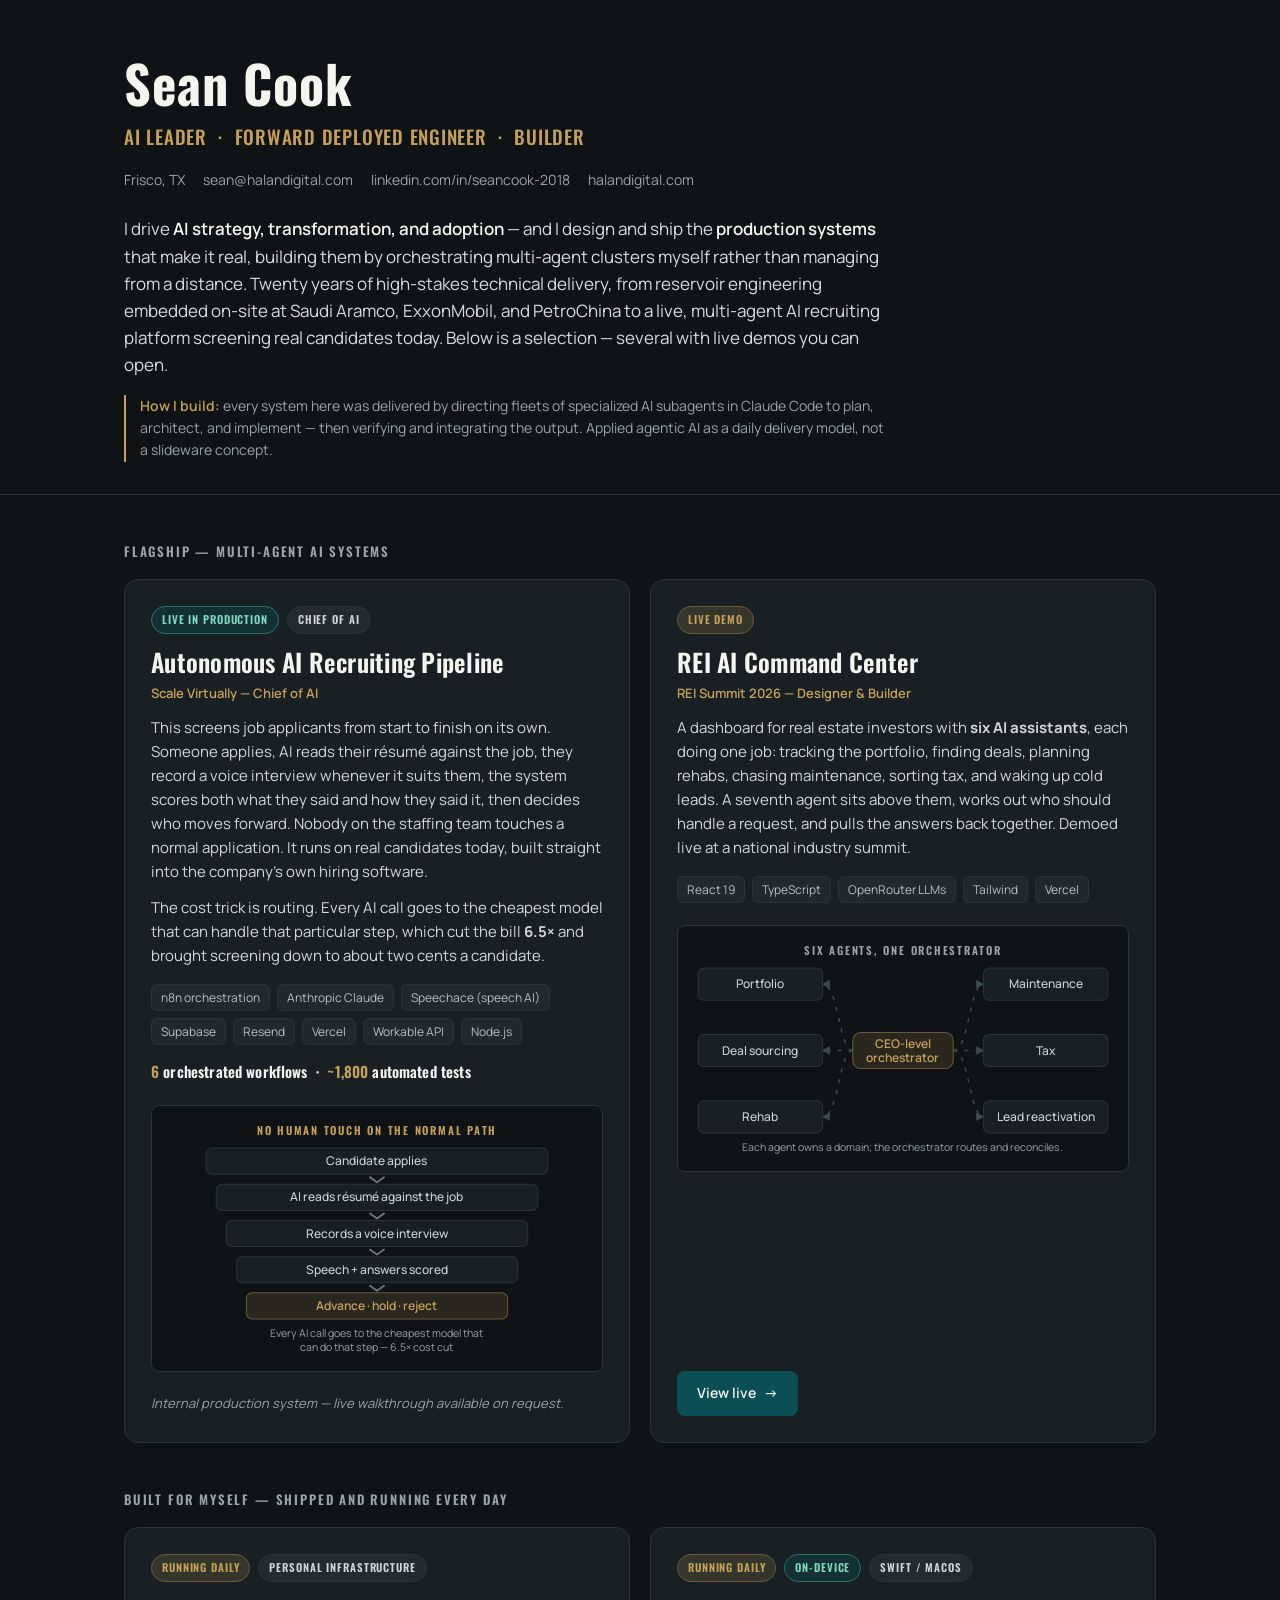
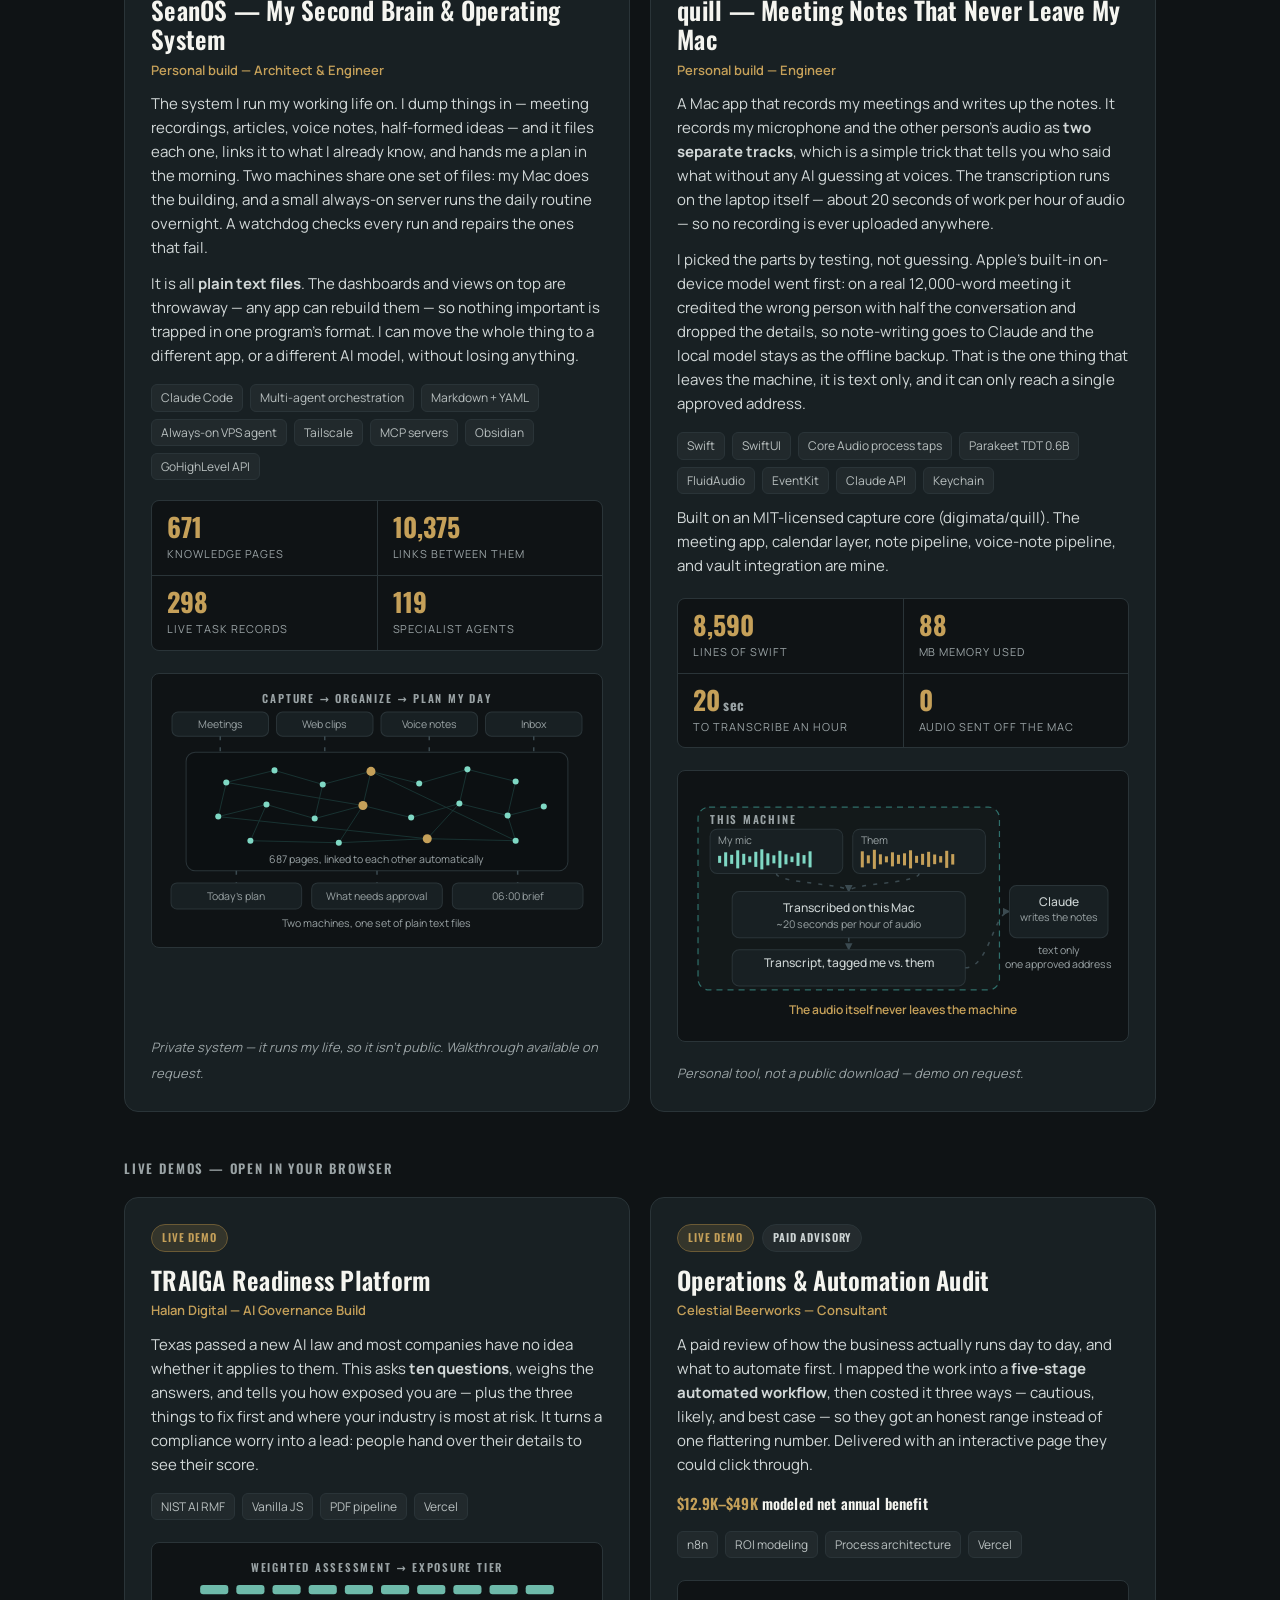
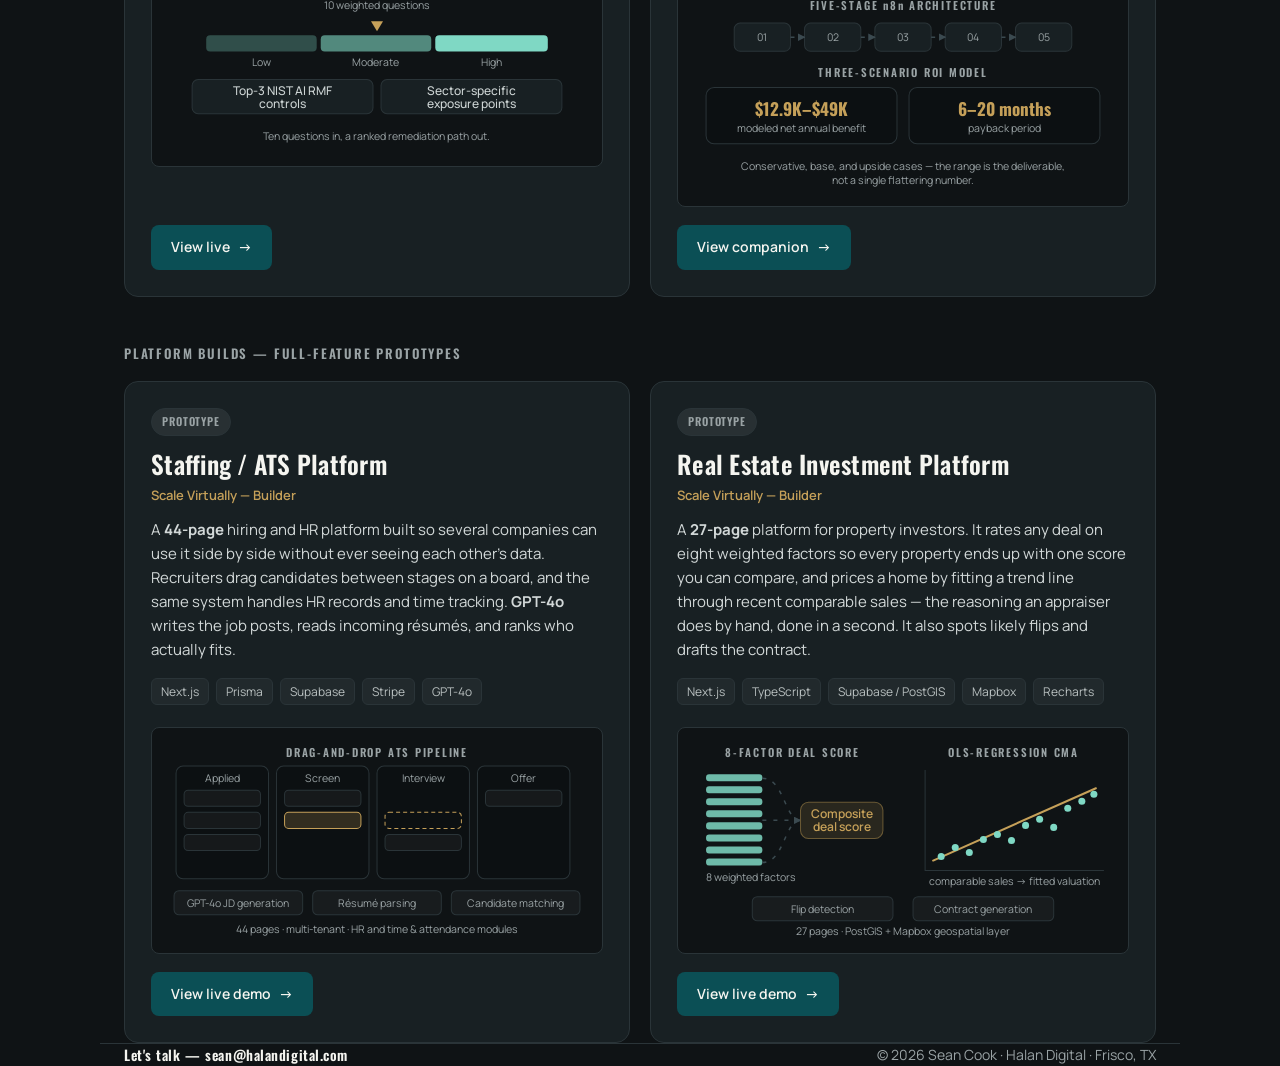
==== commit c358cca1: "refactor(portfolio): pair the flagship card, even out every section The recruiting pipeline was alon" ====
--- a/sean-cook-portfolio/index.html
+++ b/sean-cook-portfolio/index.html
@@ -160,7 +160,7 @@
 
 <main class="wrap">
 
-  <div class="sec-label">Flagship — In Production</div>
+  <div class="sec-label">Flagship — Multi-Agent AI Systems</div>
   <div class="grid">
     <article class="card">
       <div class="badges"><span class="badge b-prod">Live in production</span><span class="badge b-advisory">Chief of AI</span></div>
@@ -180,12 +180,7 @@
         <span class="chip">n8n orchestration</span><span class="chip">Anthropic Claude</span><span class="chip">Speechace (speech AI)</span>
         <span class="chip">Supabase</span><span class="chip">Resend</span><span class="chip">Vercel</span><span class="chip">Workable API</span><span class="chip">Node.js</span>
       </div>
-      <div class="statstrip">
-        <div class="stat"><div class="stat-n">~$0.02</div><div class="stat-l">Per candidate screened</div></div>
-        <div class="stat"><div class="stat-n">6.5×</div><div class="stat-l">Cheaper via model routing</div></div>
-        <div class="stat"><div class="stat-n">6</div><div class="stat-l">Orchestrated workflows</div></div>
-        <div class="stat"><div class="stat-n">~1,800</div><div class="stat-l">Automated tests</div></div>
-      </div>
+      <div class="metric"><span>6</span> orchestrated workflows &nbsp;·&nbsp; <span>~1,800</span> automated tests</div>
       <div class="diagram compact">
         <div class="diagram-scroll">
         <svg viewBox="0 0 420 236" role="img" aria-label="A five-step hiring funnel: the candidate applies, AI reads the resume against the job, the candidate records a voice interview, speech and answers are scored, and the system advances, holds or rejects. No human touches the normal path.">
@@ -215,6 +210,52 @@
       <div class="actions">
         <span class="note-private">Internal production system — live walkthrough available on request.</span>
       </div>
+    </article>
+
+    <article class="card">
+      <div class="badges"><span class="badge b-live">Live demo</span></div>
+      <h3>REI AI Command Center</h3>
+      <div class="role">REI Summit 2026 — Designer &amp; Builder</div>
+      <p>A dashboard for real estate investors with <strong>six AI assistants</strong>, each doing one job: tracking the
+      portfolio, finding deals, planning rehabs, chasing maintenance, sorting tax, and waking up cold leads. A seventh
+      agent sits above them, works out who should handle a request, and pulls the answers back together. Demoed live
+      at a national industry summit.</p>
+      <div class="stack"><span class="chip">React 19</span><span class="chip">TypeScript</span><span class="chip">OpenRouter LLMs</span><span class="chip">Tailwind</span><span class="chip">Vercel</span></div>
+      <div class="diagram compact">
+        <div class="diagram-scroll">
+        <svg viewBox="0 0 420 216" role="img" aria-label="A CEO-level orchestrator agent sits at the centre and delegates to six specialised agents: portfolio, deal sourcing, rehab, maintenance, tax, and lead reactivation.">
+          <defs>
+            <marker id="arw-e" viewBox="0 0 8 8" refX="7" refY="4" markerWidth="5.5" markerHeight="5.5" orient="auto-start-reverse">
+              <path d="M0 0 L8 4 L0 8 z" fill="#3B4A50"/>
+            </marker>
+          </defs>
+
+          <text class="d-lbl" x="210" y="13" text-anchor="middle">SIX AGENTS, ONE ORCHESTRATOR</text>
+
+          <path class="d-pipe" d="M160 108 C146 108 146 42 130 42" marker-end="url(#arw-e)"/>
+          <path class="d-pipe" d="M160 108 L130 108" marker-end="url(#arw-e)"/>
+          <path class="d-pipe" d="M160 108 C146 108 146 174 130 174" marker-end="url(#arw-e)"/>
+          <path class="d-pipe" d="M260 108 C276 108 276 42 290 42" marker-end="url(#arw-e)"/>
+          <path class="d-pipe" d="M260 108 L290 108" marker-end="url(#arw-e)"/>
+          <path class="d-pipe" d="M260 108 C276 108 276 174 290 174" marker-end="url(#arw-e)"/>
+
+          <rect class="d-box" x="6" y="26" width="124" height="32" rx="6"/><text class="d-t" x="68" y="46" text-anchor="middle">Portfolio</text>
+          <rect class="d-box" x="6" y="92" width="124" height="32" rx="6"/><text class="d-t" x="68" y="112" text-anchor="middle">Deal sourcing</text>
+          <rect class="d-box" x="6" y="158" width="124" height="32" rx="6"/><text class="d-t" x="68" y="178" text-anchor="middle">Rehab</text>
+          <rect class="d-box" x="290" y="26" width="124" height="32" rx="6"/><text class="d-t" x="352" y="46" text-anchor="middle">Maintenance</text>
+          <rect class="d-box" x="290" y="92" width="124" height="32" rx="6"/><text class="d-t" x="352" y="112" text-anchor="middle">Tax</text>
+          <rect class="d-box" x="290" y="158" width="124" height="32" rx="6"/><text class="d-t" x="352" y="178" text-anchor="middle">Lead reactivation</text>
+
+          <rect x="160" y="90" width="100" height="36" rx="8" fill="rgba(197,160,89,.14)" stroke="#6b5a35" stroke-width="1"/>
+          <text class="d-t-hl" x="210" y="106" text-anchor="middle">CEO-level</text>
+          <text class="d-t-hl" x="210" y="119" text-anchor="middle">orchestrator</text>
+
+          <text class="d-t-sm" x="210" y="208" text-anchor="middle">Each agent owns a domain; the orchestrator routes and reconciles.</text>
+        </svg>
+        </div>
+        <div class="scroll-hint">Scroll the diagram sideways →</div>
+      </div>
+      <div class="actions"><a class="btn" href="https://client-rei-summit-command-center.vercel.app" target="_blank" rel="noopener">View live <span class="arrow">→</span></a></div>
     </article>
   </div>
 
@@ -408,51 +449,7 @@
   <div class="sec-label">Live Demos — Open in Your Browser</div>
   <div class="grid">
 
-    <article class="card">
-      <div class="badges"><span class="badge b-live">Live demo</span></div>
-      <h3>REI AI Command Center</h3>
-      <div class="role">REI Summit 2026 — Designer &amp; Builder</div>
-      <p>A dashboard for real estate investors with <strong>six AI assistants</strong>, each doing one job: tracking the
-      portfolio, finding deals, planning rehabs, chasing maintenance, sorting tax, and waking up cold leads. A seventh
-      agent sits above them, works out who should handle a request, and pulls the answers back together. Demoed live
-      at a national industry summit.</p>
-      <div class="stack"><span class="chip">React 19</span><span class="chip">TypeScript</span><span class="chip">OpenRouter LLMs</span><span class="chip">Tailwind</span><span class="chip">Vercel</span></div>
-      <div class="diagram compact">
-        <div class="diagram-scroll">
-        <svg viewBox="0 0 420 216" role="img" aria-label="A CEO-level orchestrator agent sits at the centre and delegates to six specialised agents: portfolio, deal sourcing, rehab, maintenance, tax, and lead reactivation.">
-          <defs>
-            <marker id="arw-e" viewBox="0 0 8 8" refX="7" refY="4" markerWidth="5.5" markerHeight="5.5" orient="auto-start-reverse">
-              <path d="M0 0 L8 4 L0 8 z" fill="#3B4A50"/>
-            </marker>
-          </defs>
-
-          <text class="d-lbl" x="210" y="13" text-anchor="middle">SIX AGENTS, ONE ORCHESTRATOR</text>
-
-          <path class="d-pipe" d="M160 108 C146 108 146 42 130 42" marker-end="url(#arw-e)"/>
-          <path class="d-pipe" d="M160 108 L130 108" marker-end="url(#arw-e)"/>
-          <path class="d-pipe" d="M160 108 C146 108 146 174 130 174" marker-end="url(#arw-e)"/>
-          <path class="d-pipe" d="M260 108 C276 108 276 42 290 42" marker-end="url(#arw-e)"/>
-          <path class="d-pipe" d="M260 108 L290 108" marker-end="url(#arw-e)"/>
-          <path class="d-pipe" d="M260 108 C276 108 276 174 290 174" marker-end="url(#arw-e)"/>
-
-          <rect class="d-box" x="6" y="26" width="124" height="32" rx="6"/><text class="d-t" x="68" y="46" text-anchor="middle">Portfolio</text>
-          <rect class="d-box" x="6" y="92" width="124" height="32" rx="6"/><text class="d-t" x="68" y="112" text-anchor="middle">Deal sourcing</text>
-          <rect class="d-box" x="6" y="158" width="124" height="32" rx="6"/><text class="d-t" x="68" y="178" text-anchor="middle">Rehab</text>
-          <rect class="d-box" x="290" y="26" width="124" height="32" rx="6"/><text class="d-t" x="352" y="46" text-anchor="middle">Maintenance</text>
-          <rect class="d-box" x="290" y="92" width="124" height="32" rx="6"/><text class="d-t" x="352" y="112" text-anchor="middle">Tax</text>
-          <rect class="d-box" x="290" y="158" width="124" height="32" rx="6"/><text class="d-t" x="352" y="178" text-anchor="middle">Lead reactivation</text>
-
-          <rect x="160" y="90" width="100" height="36" rx="8" fill="rgba(197,160,89,.14)" stroke="#6b5a35" stroke-width="1"/>
-          <text class="d-t-hl" x="210" y="106" text-anchor="middle">CEO-level</text>
-          <text class="d-t-hl" x="210" y="119" text-anchor="middle">orchestrator</text>
-
-          <text class="d-t-sm" x="210" y="208" text-anchor="middle">Each agent owns a domain; the orchestrator routes and reconciles.</text>
-        </svg>
-        </div>
-        <div class="scroll-hint">Scroll the diagram sideways →</div>
-      </div>
-      <div class="actions"><a class="btn" href="https://client-rei-summit-command-center.vercel.app" target="_blank" rel="noopener">View live <span class="arrow">→</span></a></div>
-    </article>
+    
 
     <article class="card">
       <div class="badges"><span class="badge b-live">Live demo</span></div>
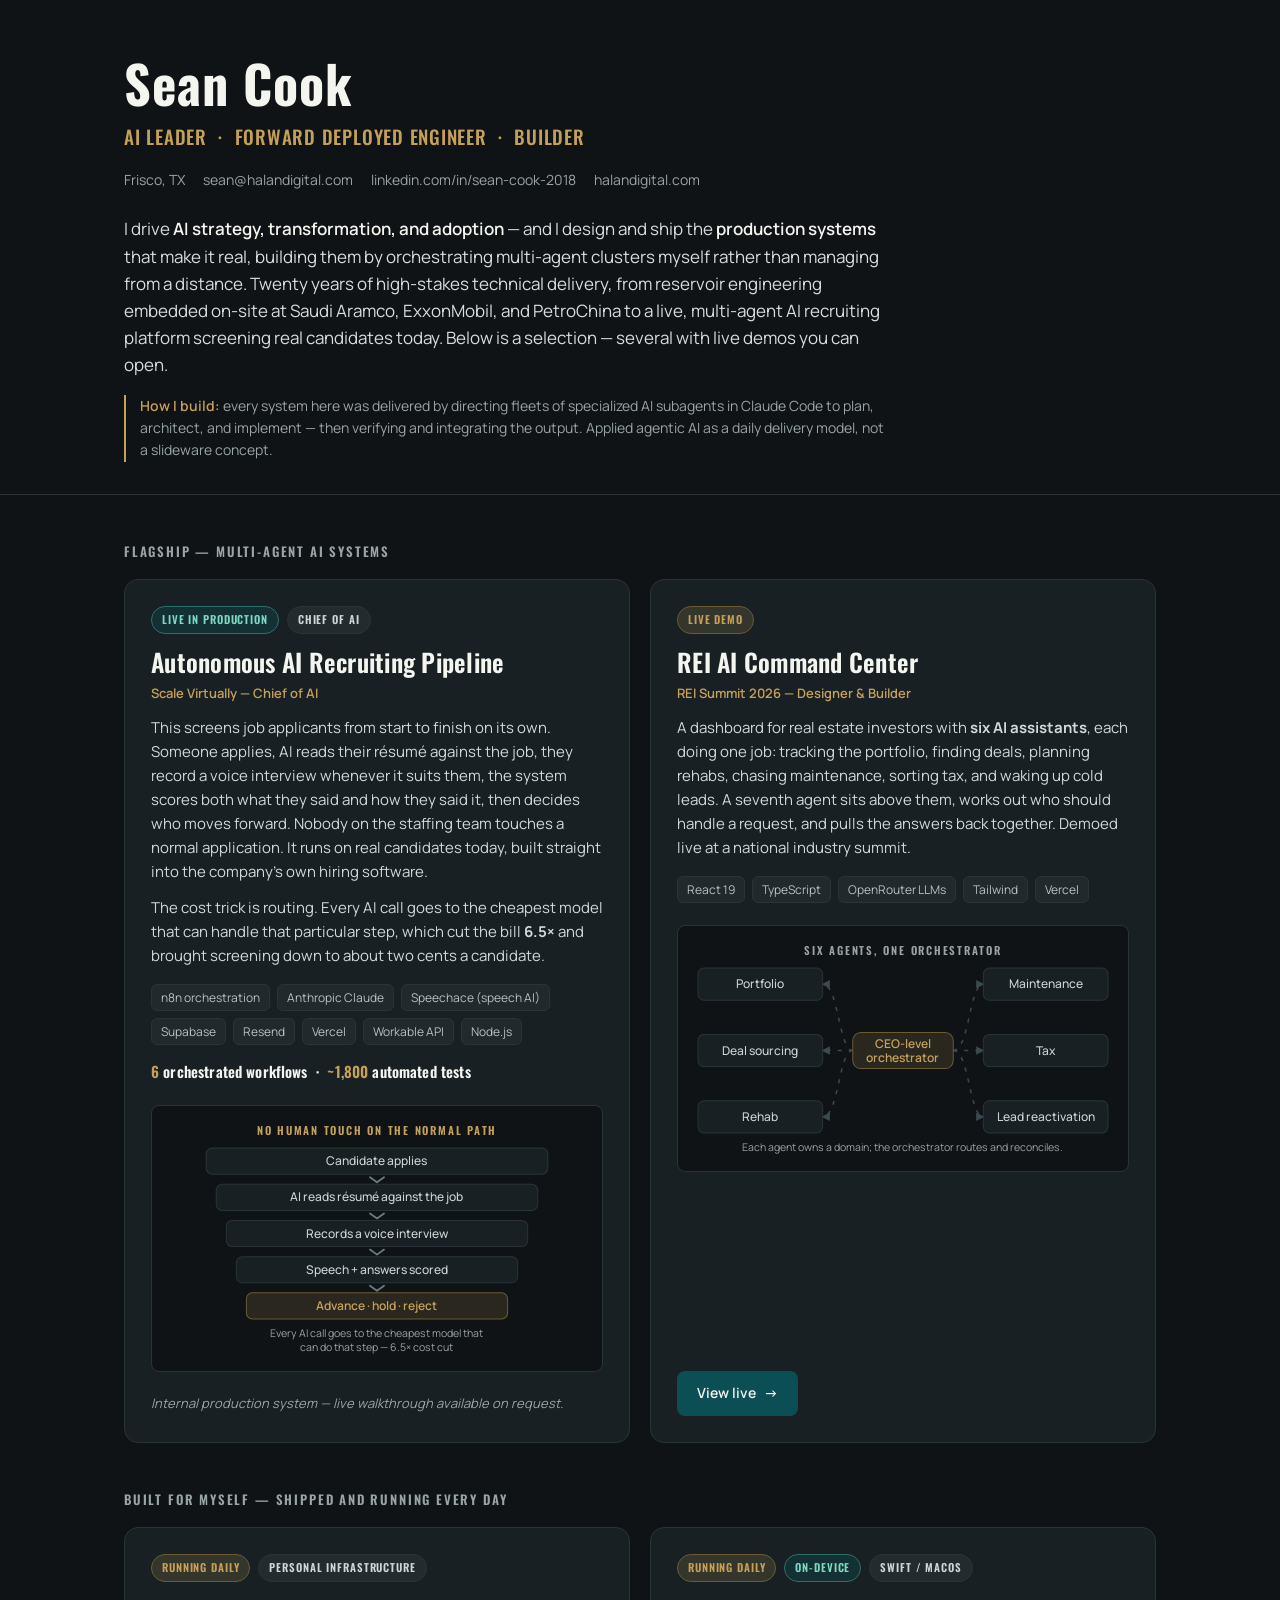
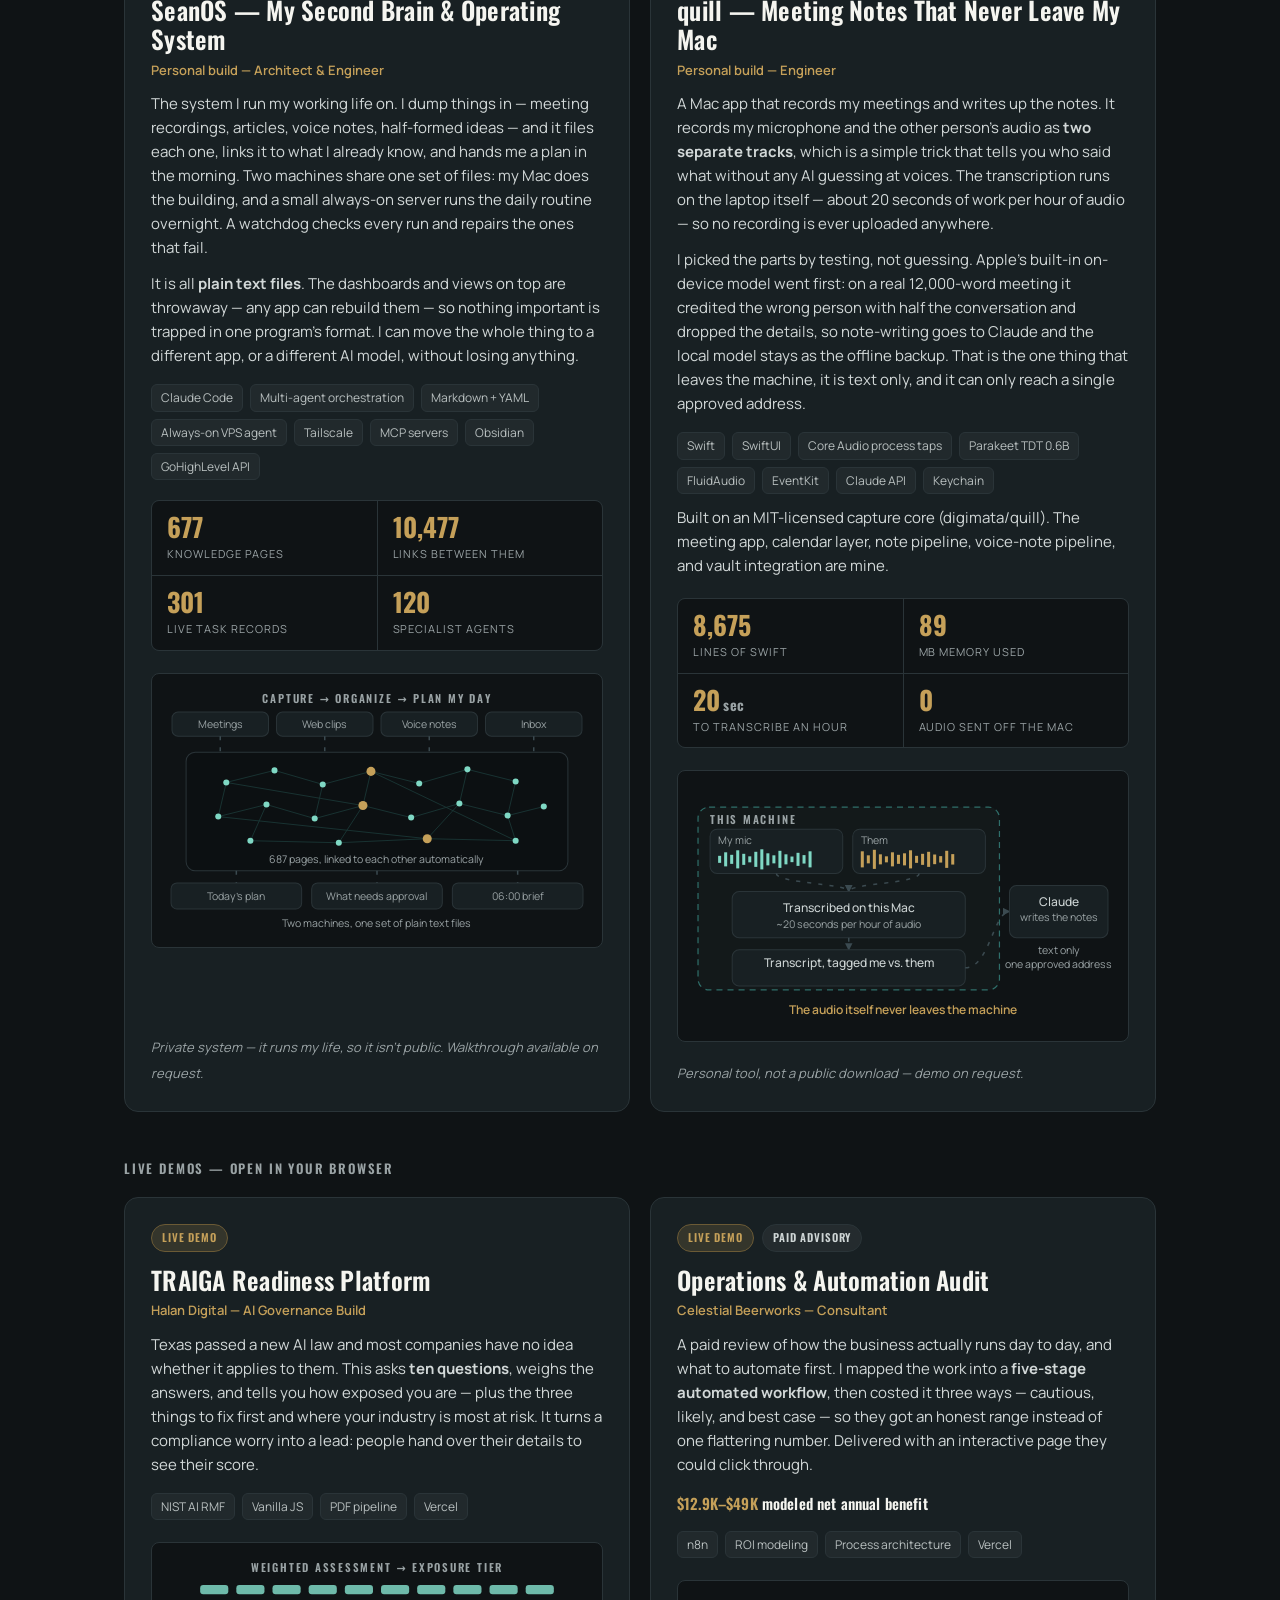
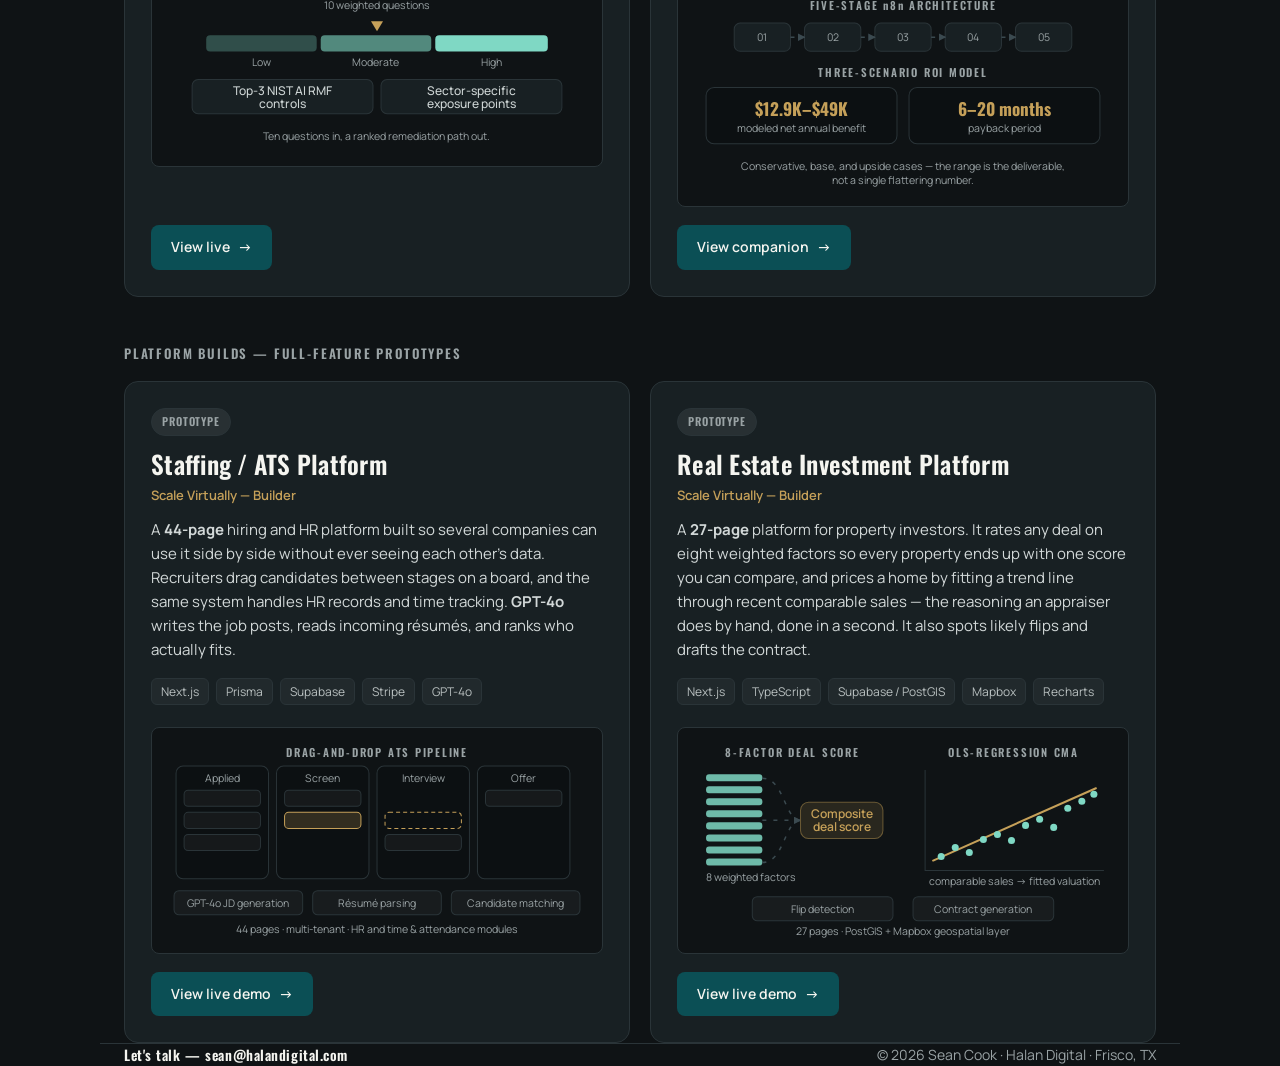
==== commit 245fab59: "fix(portfolio): correct broken LinkedIn URL in site footer The footer linked to linkedin.com/in/sean" ====
--- a/sean-cook-portfolio/index.html
+++ b/sean-cook-portfolio/index.html
@@ -140,7 +140,7 @@
     <div class="contact">
       <span>Frisco, TX</span>
       <a href="mailto:sean@halandigital.com">sean@halandigital.com</a>
-      <a href="https://linkedin.com/in/seancook-2018" target="_blank" rel="noopener">linkedin.com/in/seancook-2018</a>
+      <a href="https://linkedin.com/in/sean-cook-2018" target="_blank" rel="noopener">linkedin.com/in/sean-cook-2018</a>
       <a href="https://halandigital.com" target="_blank" rel="noopener">halandigital.com</a>
     </div>
     <p class="intro">
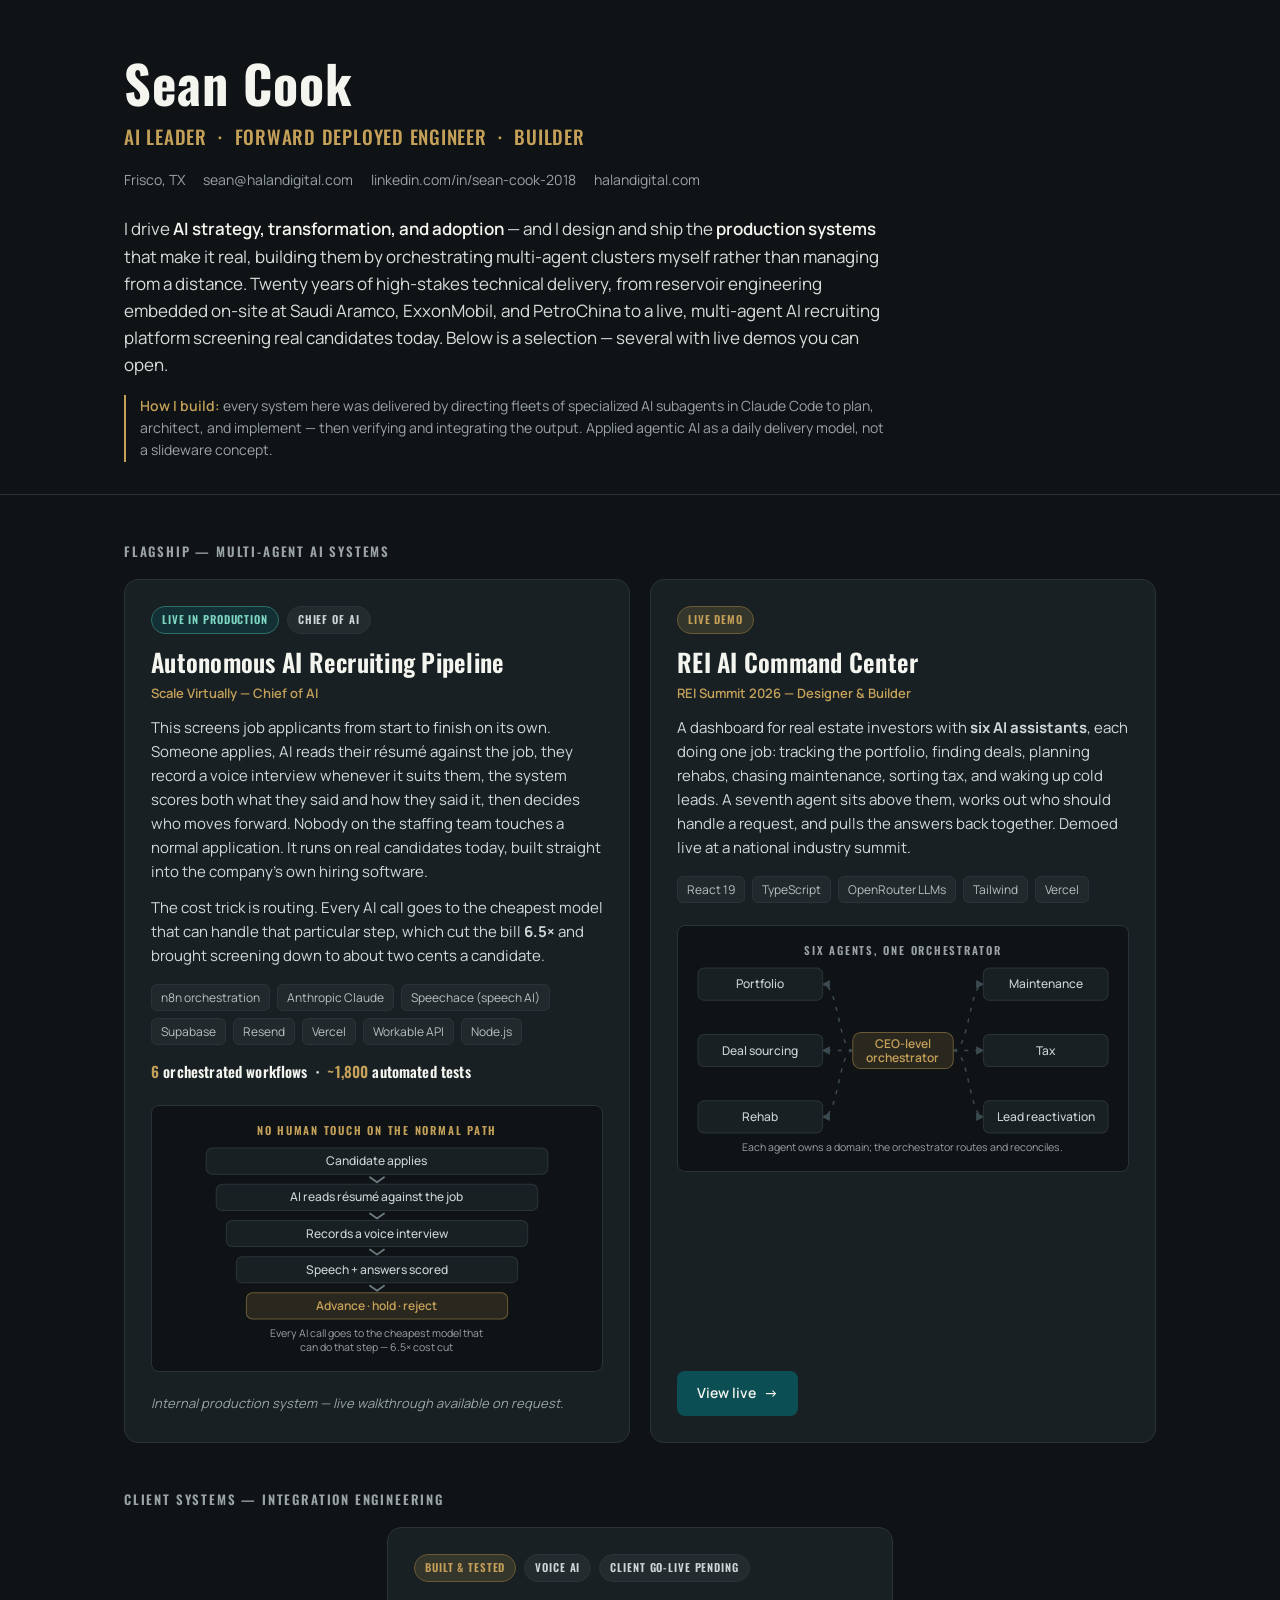
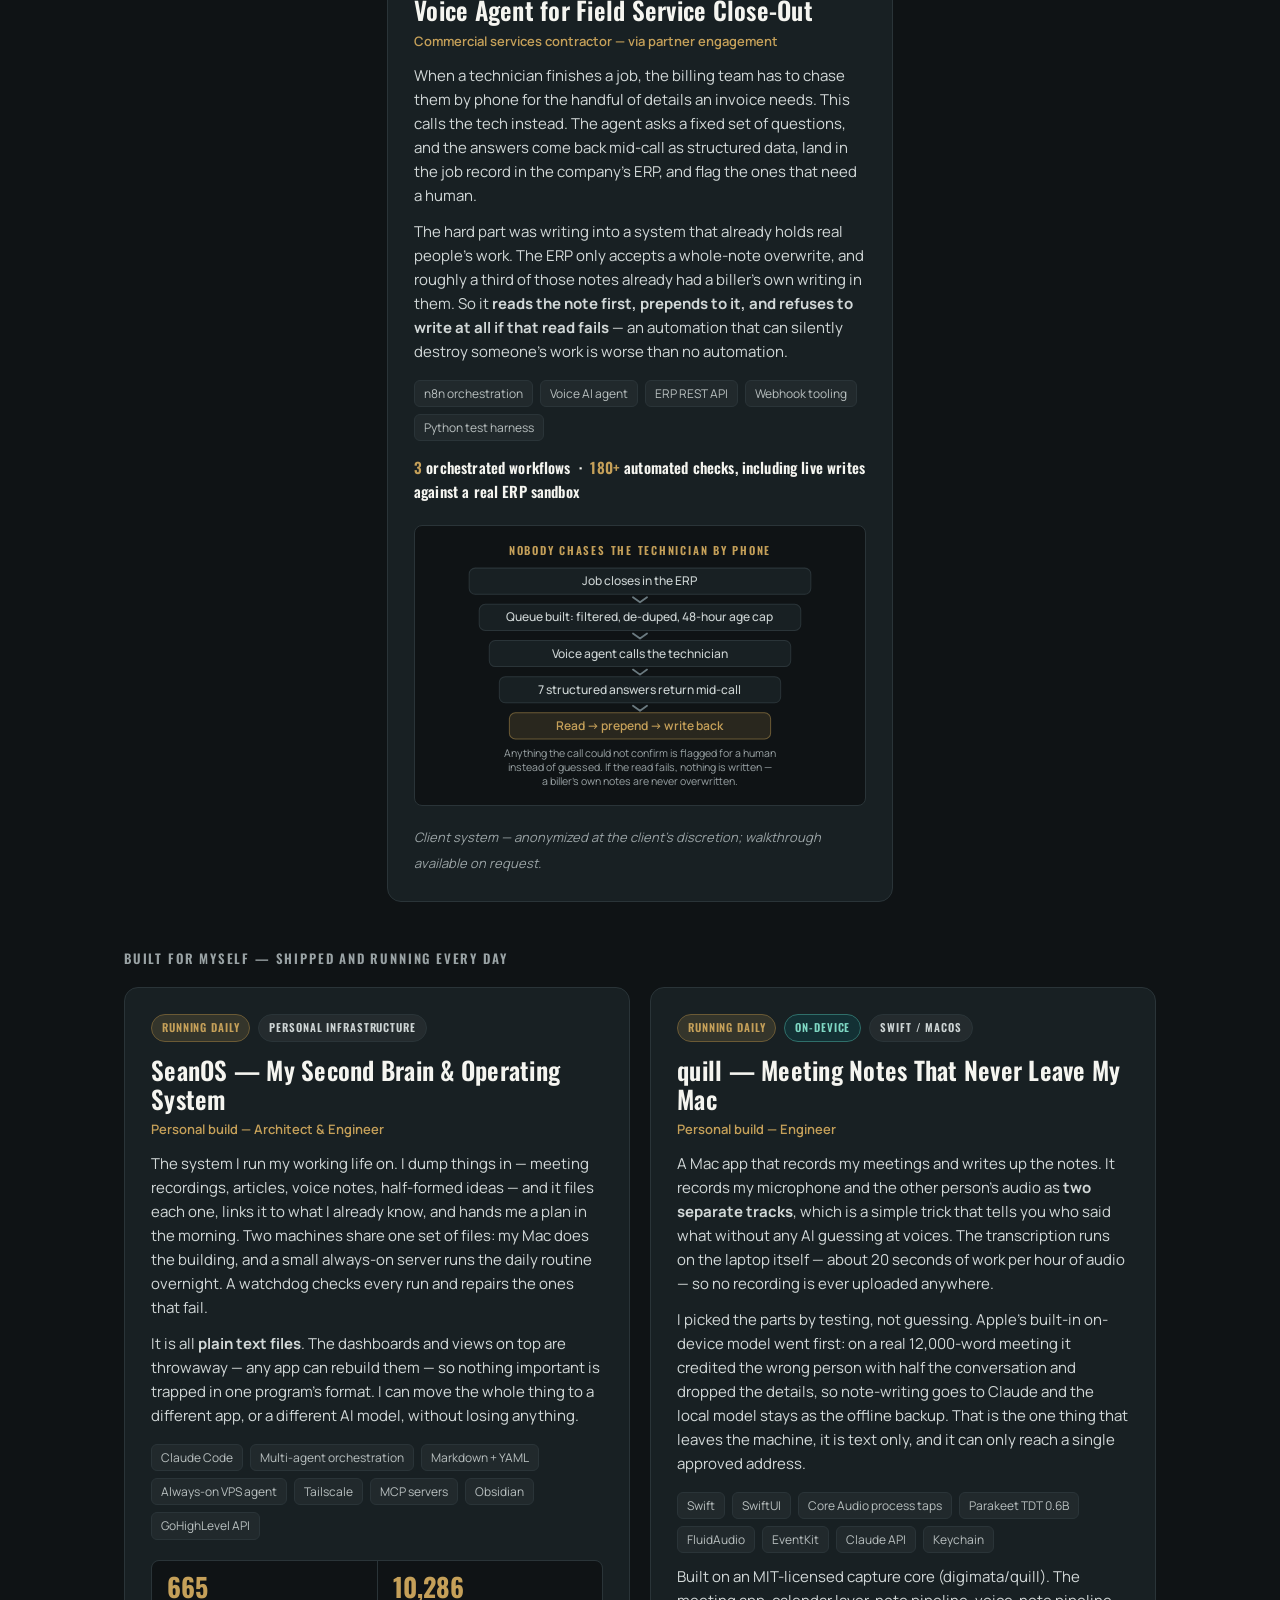
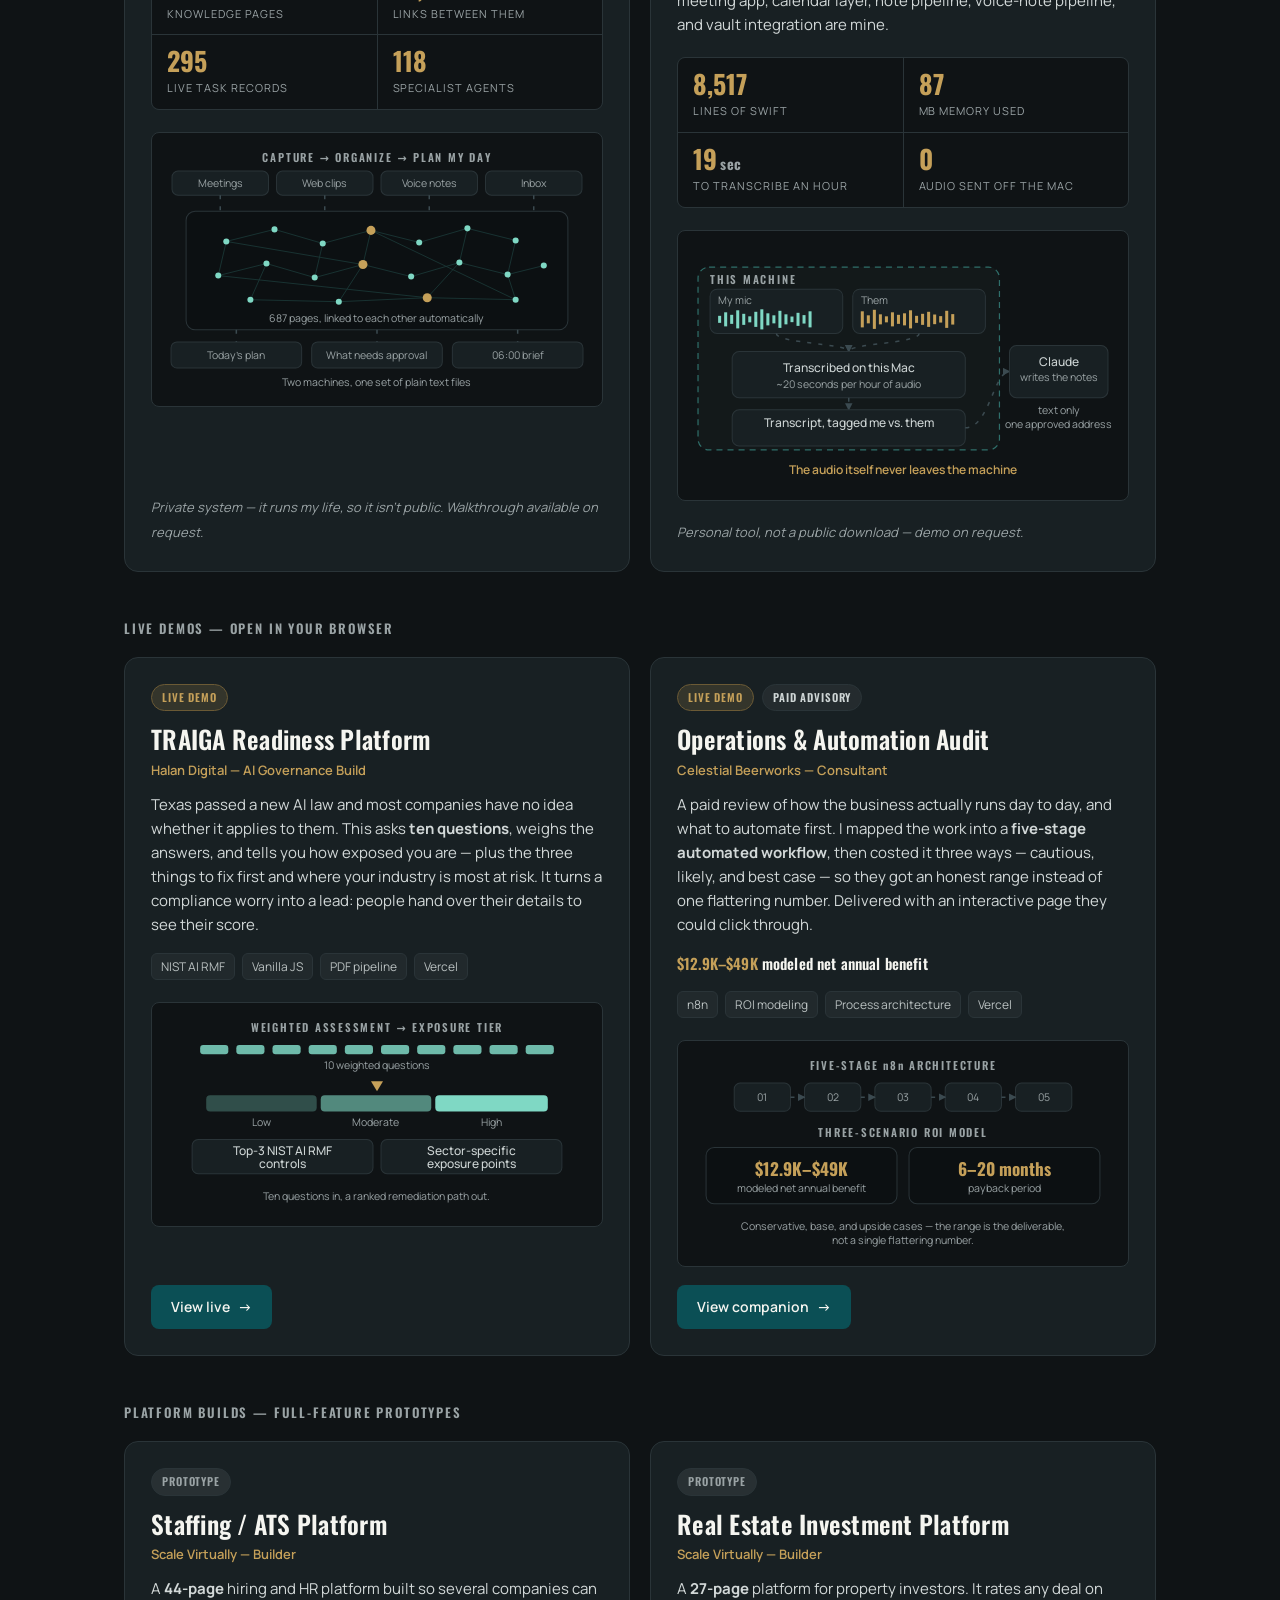
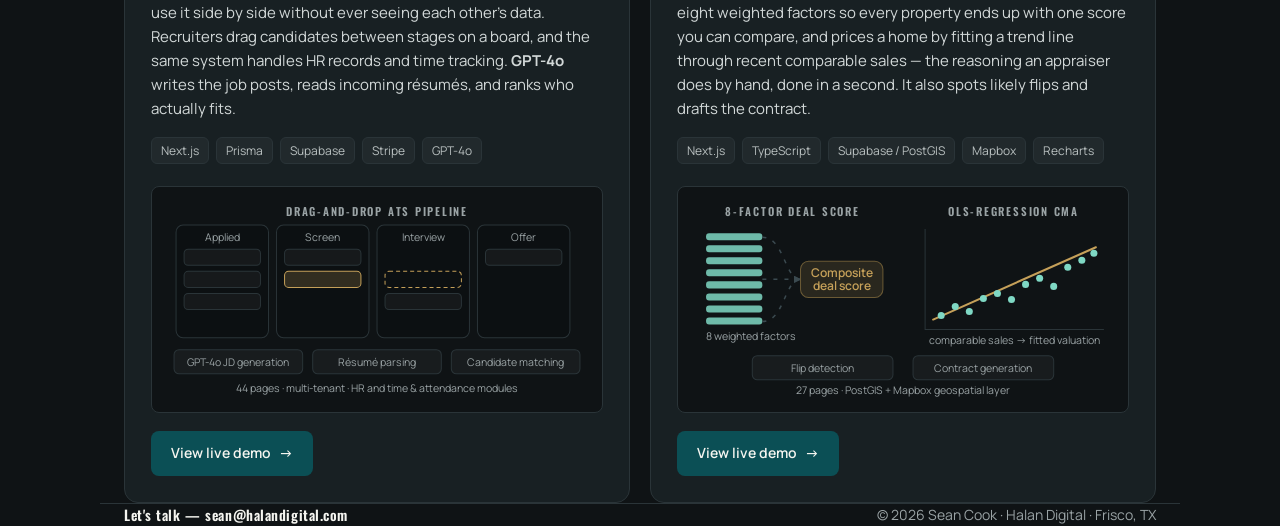
==== commit 09e2dc1a: "portfolio: add field-service voice agent card (anonymized client system) Co-Authored-By: Claude Opus" ====
--- a/sean-cook-portfolio/index.html
+++ b/sean-cook-portfolio/index.html
@@ -259,6 +259,64 @@
     </article>
   </div>
 
+
+  <div class="sec-label">Client Systems — Integration Engineering</div>
+  <div class="grid">
+
+    <article class="card">
+      <div class="badges"><span class="badge b-live">Built &amp; tested</span><span class="badge b-advisory">Voice AI</span><span class="badge b-advisory">Client go-live pending</span></div>
+      <h3>Voice Agent for Field Service Close-Out</h3>
+      <div class="role">Commercial services contractor — via partner engagement</div>
+      <p>
+        When a technician finishes a job, the billing team has to chase them by phone for the handful of details
+        an invoice needs. This calls the tech instead. The agent asks a fixed set of questions, and the answers
+        come back mid-call as structured data, land in the job record in the company's ERP, and flag the ones
+        that need a human.
+      </p>
+      <p>
+        The hard part was writing into a system that already holds real people's work. The ERP only accepts a
+        whole-note overwrite, and roughly a third of those notes already had a biller's own writing in them.
+        So it <strong>reads the note first, prepends to it, and refuses to write at all if that read fails</strong>
+        — an automation that can silently destroy someone's work is worse than no automation.
+      </p>
+      <div class="stack">
+        <span class="chip">n8n orchestration</span><span class="chip">Voice AI agent</span><span class="chip">ERP REST API</span>
+        <span class="chip">Webhook tooling</span><span class="chip">Python test harness</span>
+      </div>
+      <div class="metric"><span>3</span> orchestrated workflows &nbsp;·&nbsp; <span>180+</span> automated checks, including live writes against a real ERP sandbox</div>
+      <div class="diagram compact">
+        <div class="diagram-scroll">
+        <svg viewBox="0 0 420 250" role="img" aria-label="A five-step pipeline: a job closes in the ERP, a queue is built with filtering, de-duplication and a forty-eight hour age cap, a voice agent calls the technician, seven structured answers return mid-call, and the system reads the existing job note, prepends to it and writes it back, refusing to write if the read fails.">
+          <text class="d-lbl-hl" x="210" y="13" text-anchor="middle">NOBODY CHASES THE TECHNICIAN BY PHONE</text>
+
+          <rect class="d-box" x="40" y="26" width="340" height="26" rx="6"/>
+          <text class="d-t" x="210" y="43" text-anchor="middle">Job closes in the ERP</text>
+          <path class="d-chev" style="--i:0" d="M203 55 L210 60 L217 55"/>
+          <rect class="d-box" x="50" y="62" width="320" height="26" rx="6"/>
+          <text class="d-t" x="210" y="79" text-anchor="middle">Queue built: filtered, de-duped, 48-hour age cap</text>
+          <path class="d-chev" style="--i:1" d="M203 91 L210 96 L217 91"/>
+          <rect class="d-box" x="60" y="98" width="300" height="26" rx="6"/>
+          <text class="d-t" x="210" y="115" text-anchor="middle">Voice agent calls the technician</text>
+          <path class="d-chev" style="--i:2" d="M203 127 L210 132 L217 127"/>
+          <rect class="d-box" x="70" y="134" width="280" height="26" rx="6"/>
+          <text class="d-t" x="210" y="151" text-anchor="middle">7 structured answers return mid-call</text>
+          <path class="d-chev" style="--i:3" d="M203 163 L210 168 L217 163"/>
+          <rect x="80" y="170" width="260" height="26" rx="6" fill="rgba(197,160,89,.14)" stroke="#6b5a35" stroke-width="1"/>
+          <text class="d-t-hl" x="210" y="187" text-anchor="middle">Read → prepend → write back</text>
+
+          <text class="d-t-sm" x="210" y="214" text-anchor="middle">Anything the call could not confirm is flagged for a human</text>
+          <text class="d-t-sm" x="210" y="228" text-anchor="middle">instead of guessed. If the read fails, nothing is written —</text>
+          <text class="d-t-sm" x="210" y="242" text-anchor="middle">a biller's own notes are never overwritten.</text>
+        </svg>
+        </div>
+        <div class="scroll-hint">Scroll the diagram sideways →</div>
+      </div>
+      <div class="actions">
+        <span class="note-private">Client system — anonymized at the client's discretion; walkthrough available on request.</span>
+      </div>
+    </article>
+
+  </div>
   <div class="sec-label">Built for Myself — Shipped and Running Every Day</div>
   <div class="grid">
 
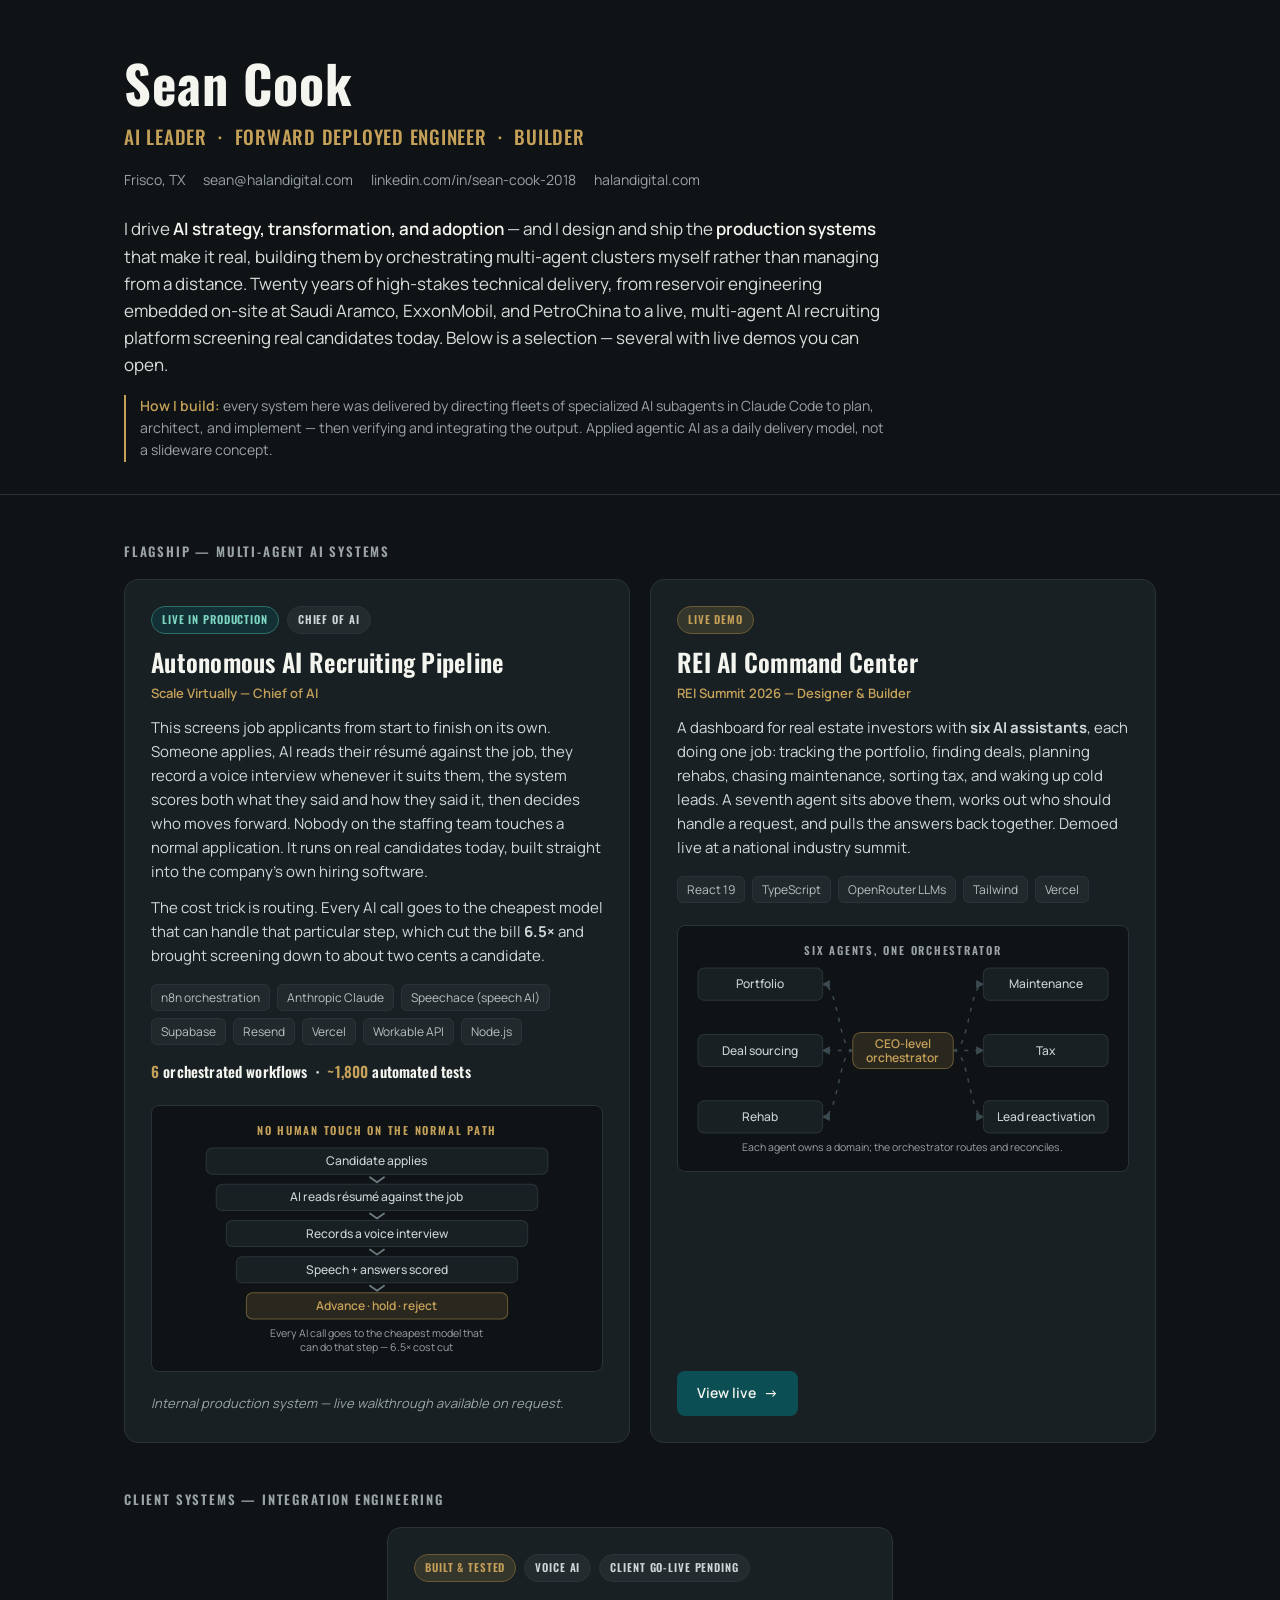
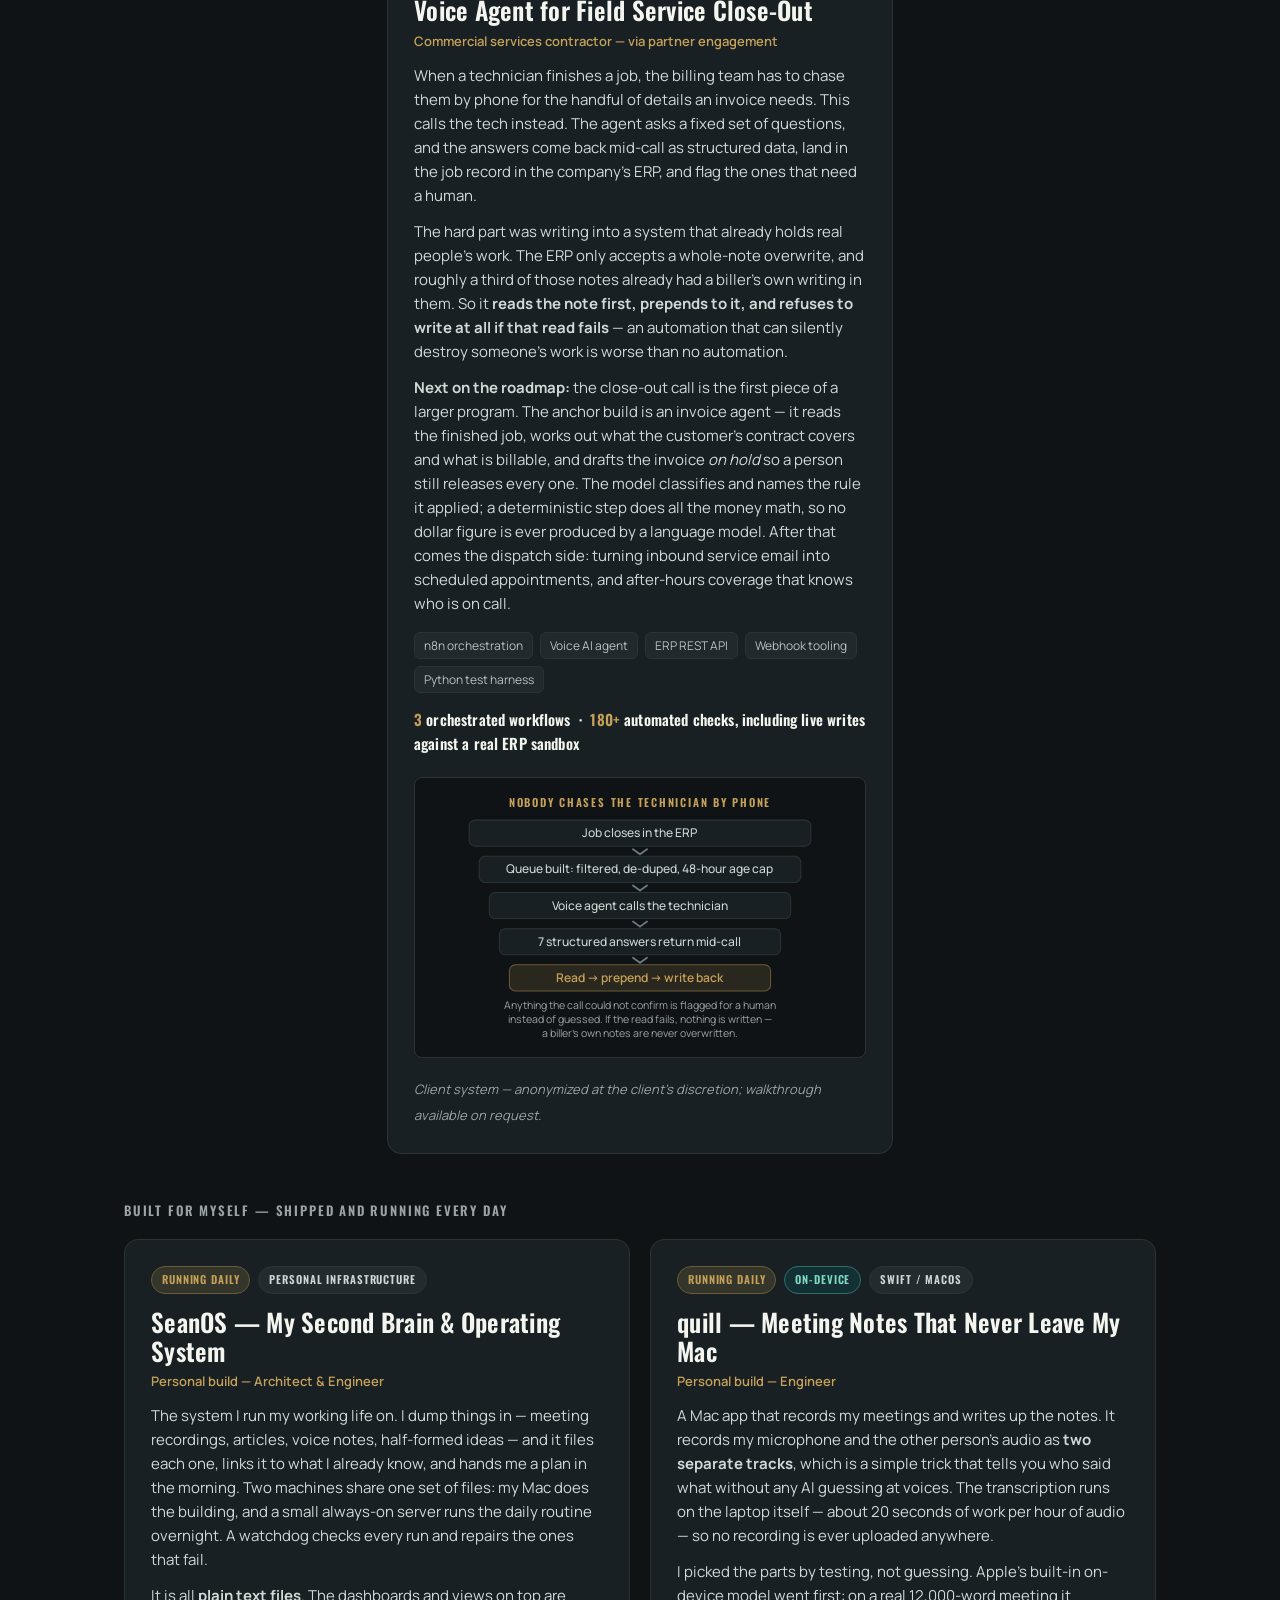
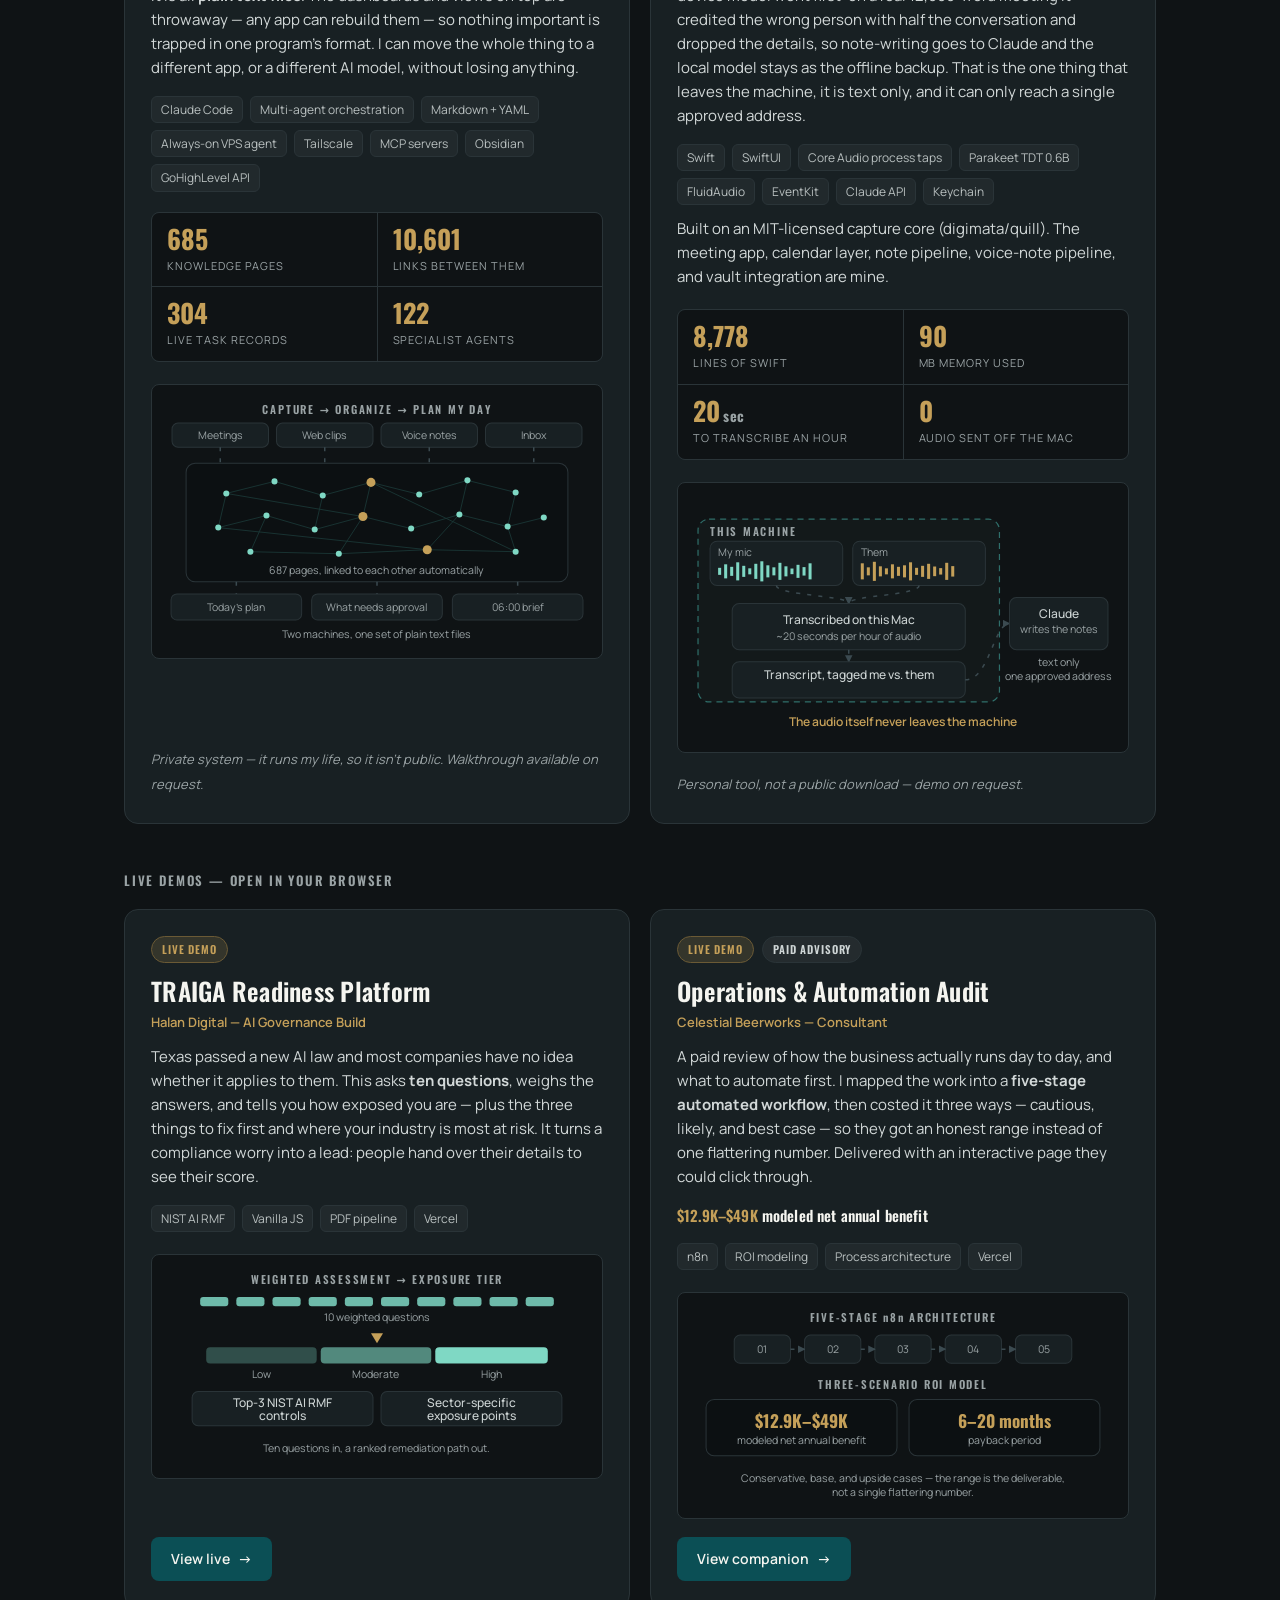
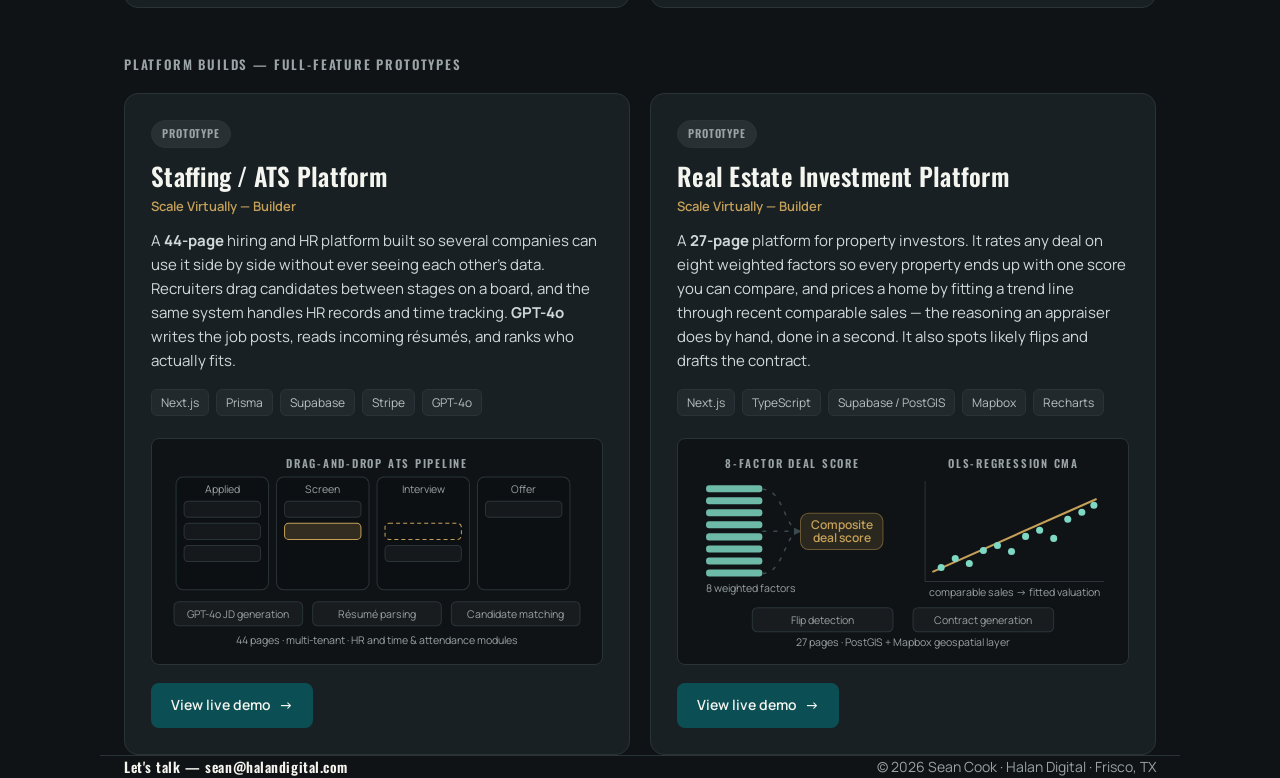
==== commit 325d6ac5: "portfolio: add roadmap paragraph to field-service voice agent card Co-Authored-By: Claude Opus 5 (1M" ====
--- a/sean-cook-portfolio/index.html
+++ b/sean-cook-portfolio/index.html
@@ -279,6 +279,14 @@
         So it <strong>reads the note first, prepends to it, and refuses to write at all if that read fails</strong>
         — an automation that can silently destroy someone's work is worse than no automation.
       </p>
+      <p>
+        <strong>Next on the roadmap:</strong> the close-out call is the first piece of a larger program. The
+        anchor build is an invoice agent — it reads the finished job, works out what the customer's contract
+        covers and what is billable, and drafts the invoice <em>on hold</em> so a person still releases every
+        one. The model classifies and names the rule it applied; a deterministic step does all the money math,
+        so no dollar figure is ever produced by a language model. After that comes the dispatch side: turning
+        inbound service email into scheduled appointments, and after-hours coverage that knows who is on call.
+      </p>
       <div class="stack">
         <span class="chip">n8n orchestration</span><span class="chip">Voice AI agent</span><span class="chip">ERP REST API</span>
         <span class="chip">Webhook tooling</span><span class="chip">Python test harness</span>
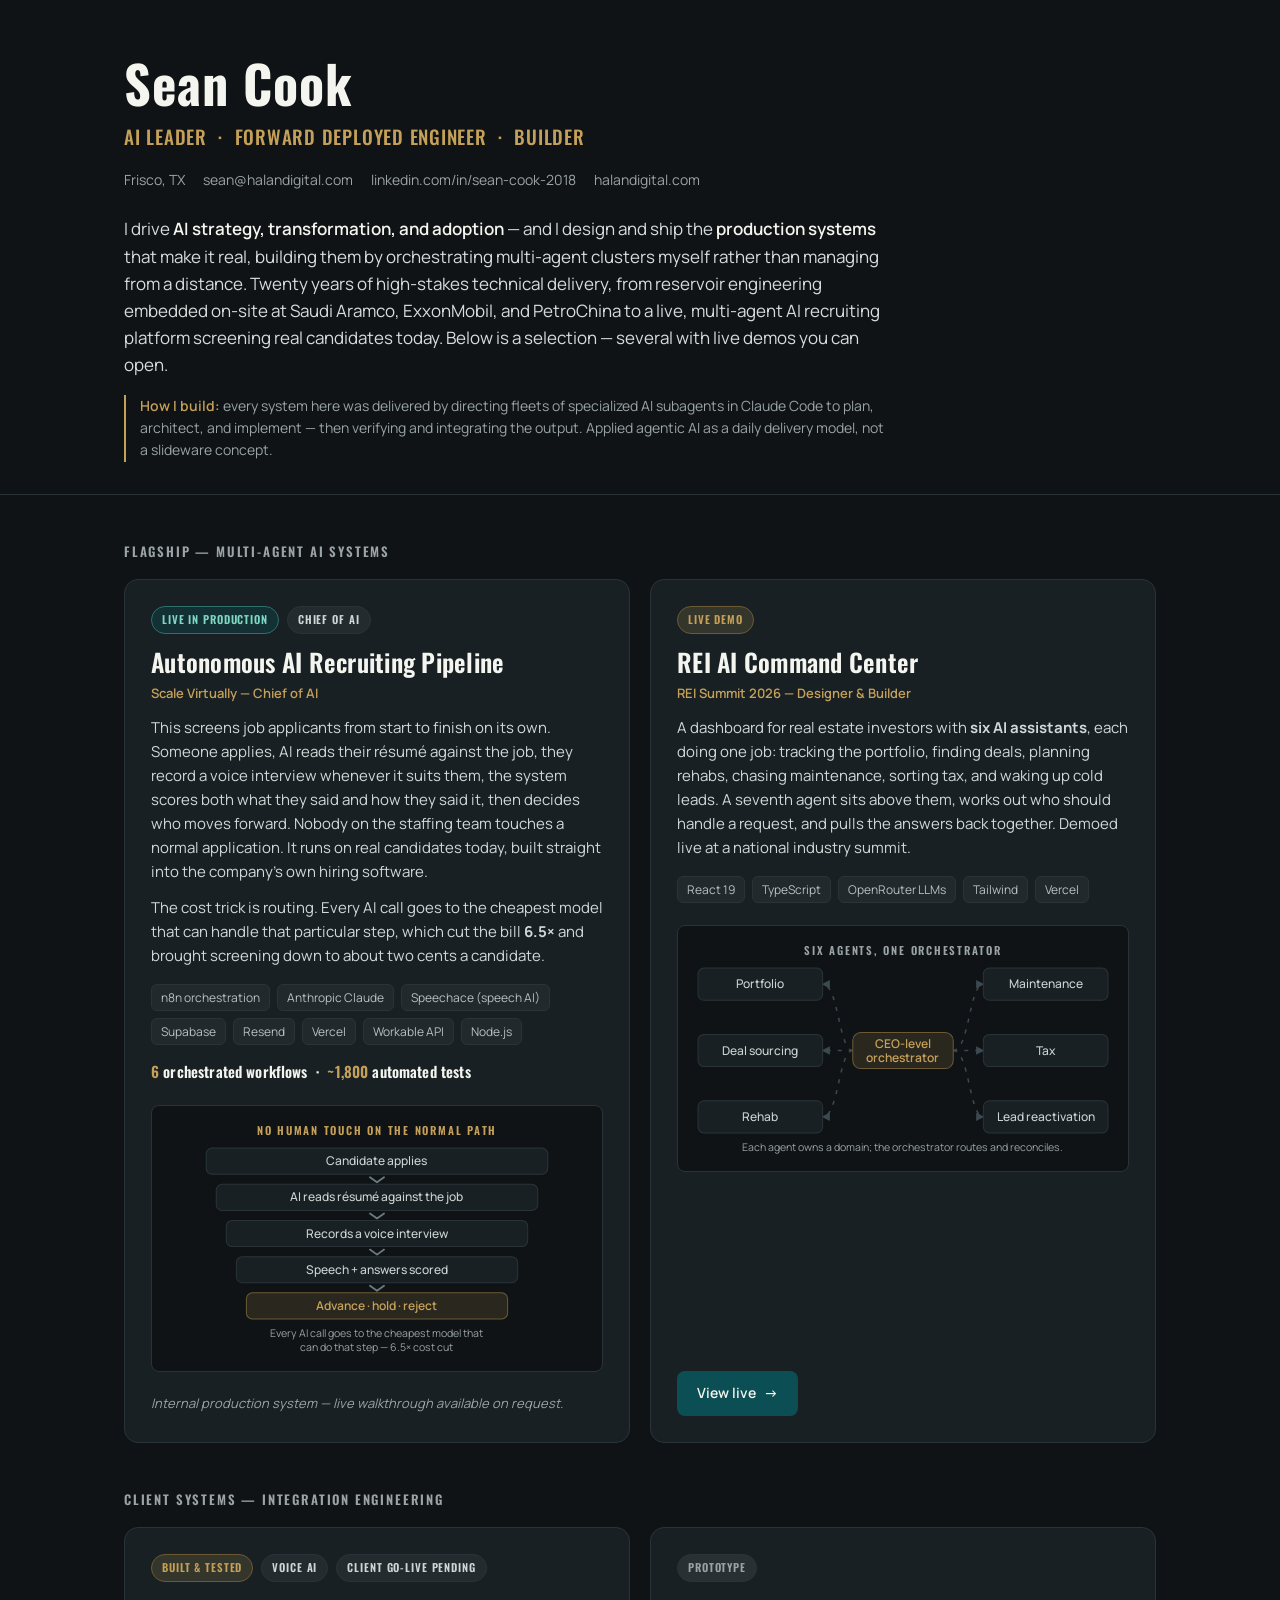
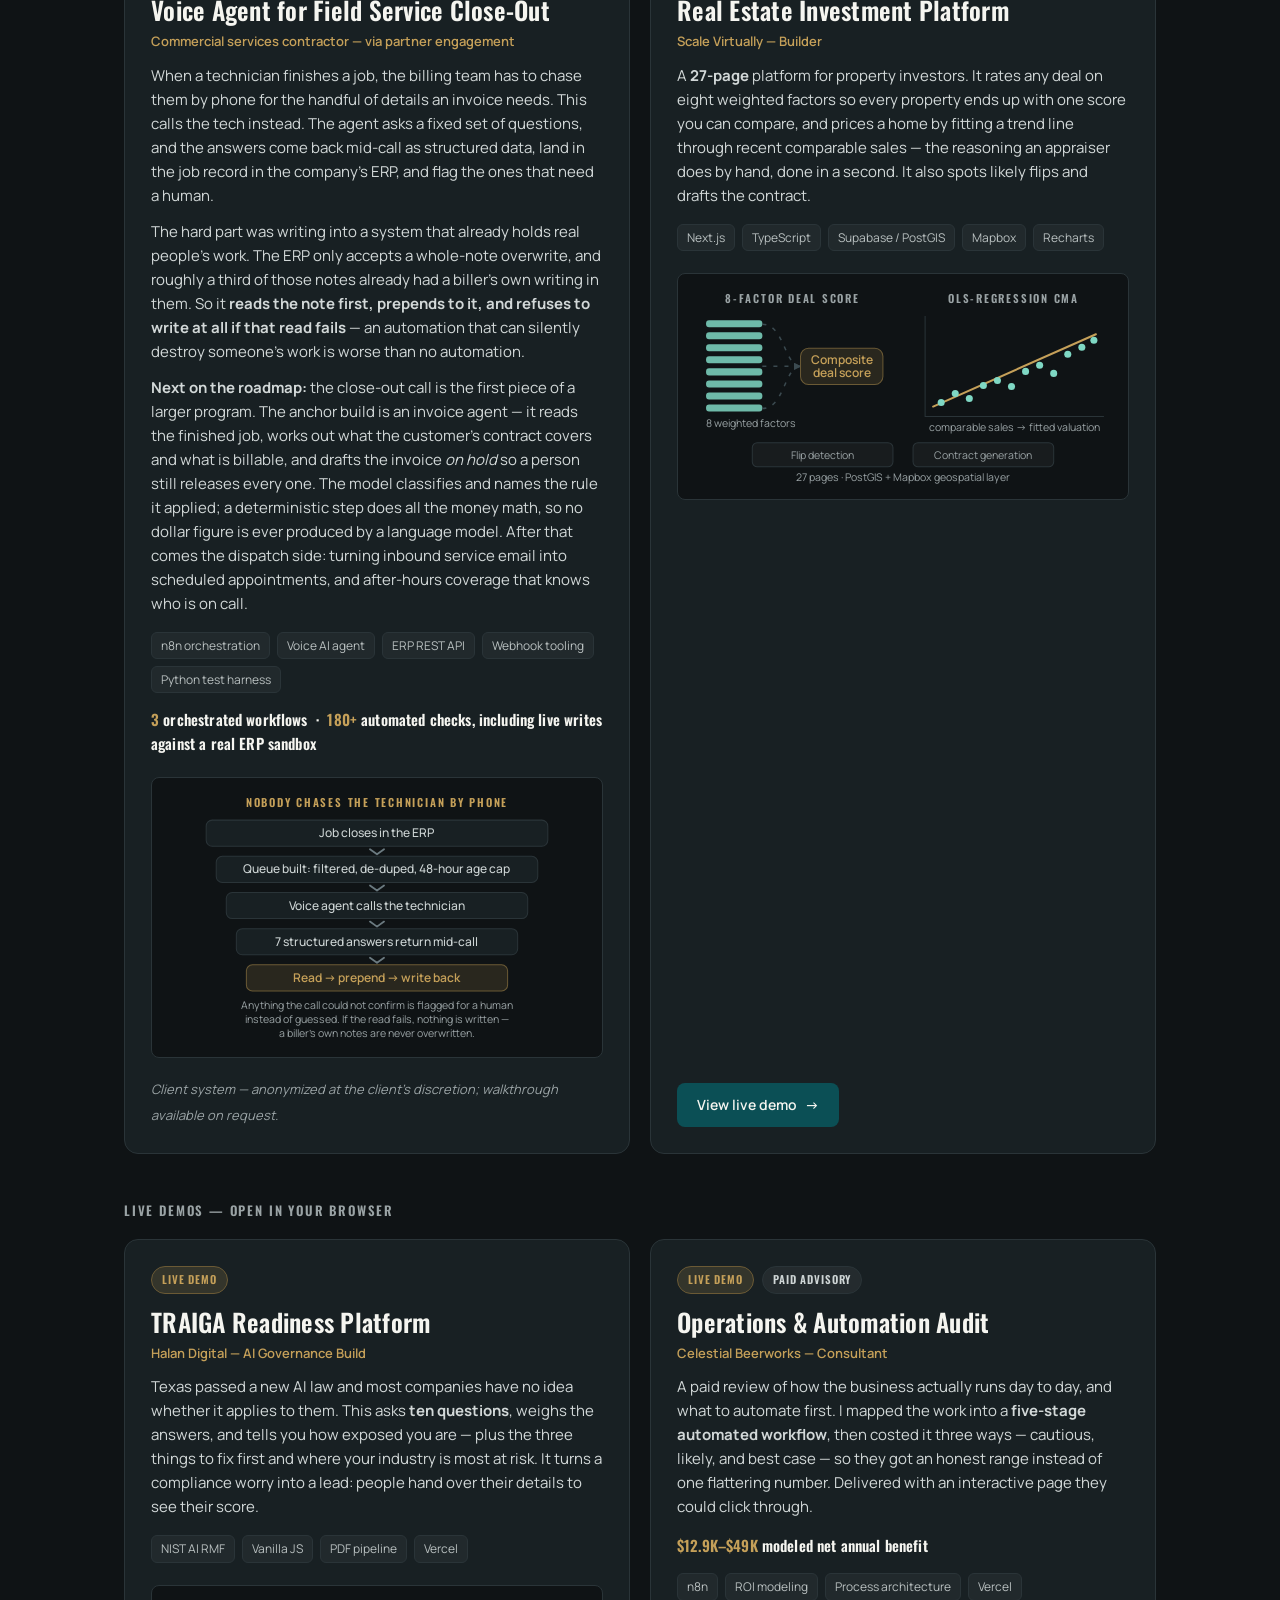
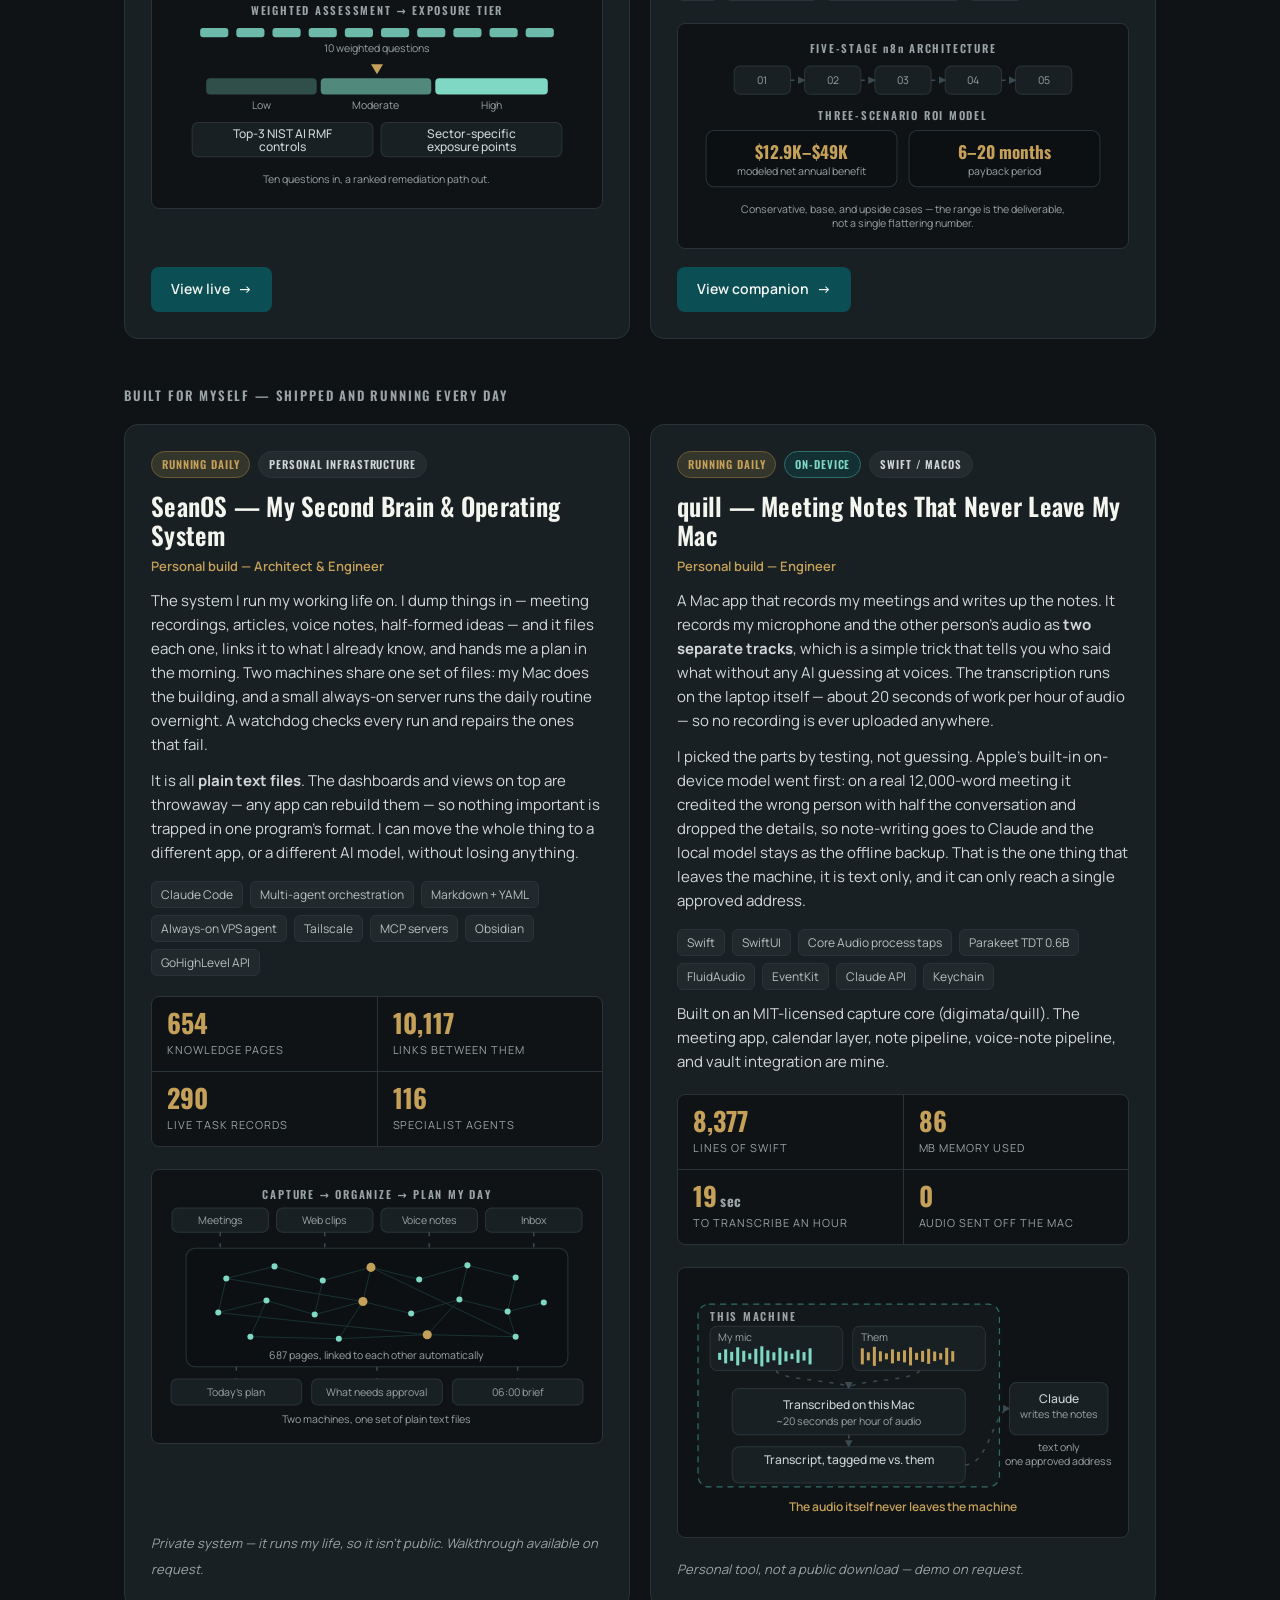
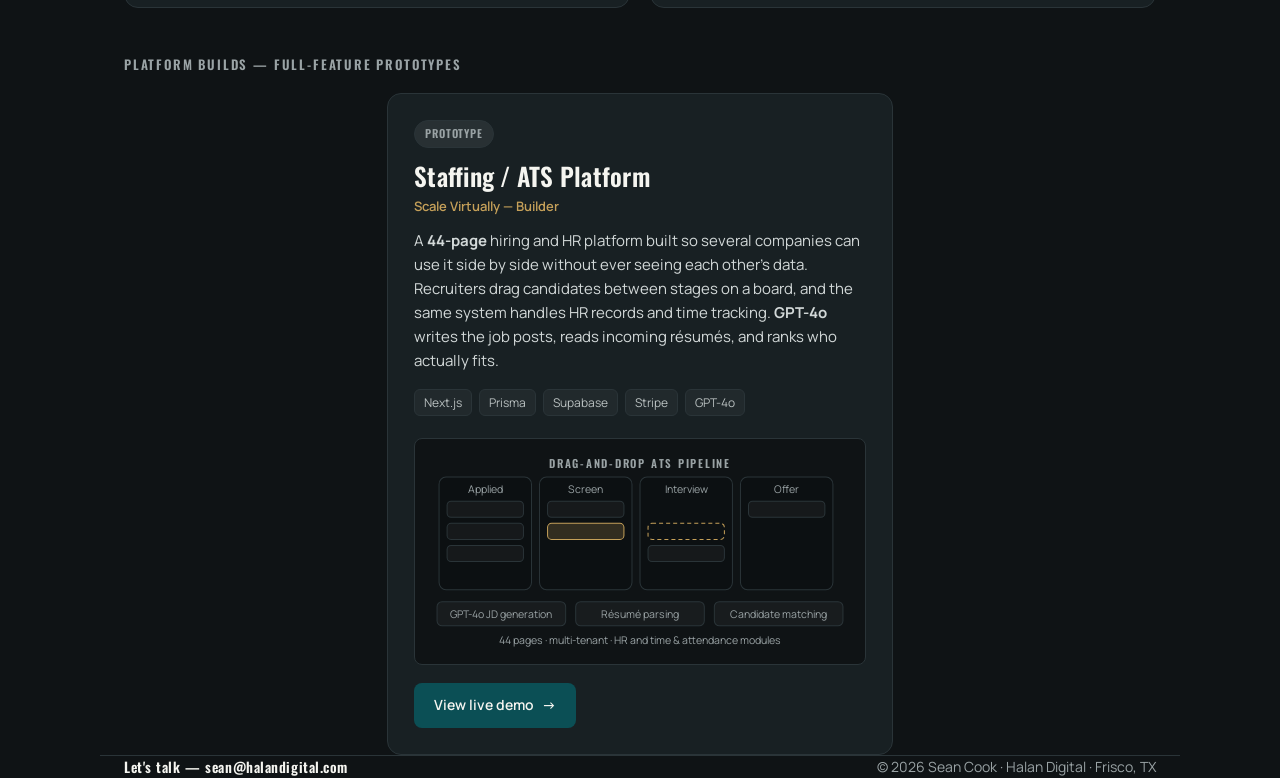
==== commit c6e62df9: "portfolio: pair REI platform with voice agent card, move live demos above personal builds Co-Authore" ====
--- a/sean-cook-portfolio/index.html
+++ b/sean-cook-portfolio/index.html
@@ -324,7 +324,179 @@
       </div>
     </article>
 
+    <article class="card">
+      <div class="badges"><span class="badge b-proto">Prototype</span></div>
+      <h3>Real Estate Investment Platform</h3>
+      <div class="role">Scale Virtually — Builder</div>
+      <p>A <strong>27-page</strong> platform for property investors. It rates any deal on eight weighted factors so
+      every property ends up with one score you can compare, and prices a home by fitting a trend line through
+      recent comparable sales — the reasoning an appraiser does by hand, done in a second. It also spots likely
+      flips and drafts the contract.</p>
+      <div class="stack"><span class="chip">Next.js</span><span class="chip">TypeScript</span><span class="chip">Supabase / PostGIS</span><span class="chip">Mapbox</span><span class="chip">Recharts</span></div>
+      <div class="diagram compact">
+        <div class="diagram-scroll">
+        <svg viewBox="0 0 420 196" role="img" aria-label="Two mechanisms side by side: eight weighted factors combine into a single composite deal score, and an ordinary-least-squares regression fits a line through comparable sales to produce a valuation.">
+          <defs>
+            <marker id="arw-i" viewBox="0 0 8 8" refX="7" refY="4" markerWidth="5" markerHeight="5" orient="auto-start-reverse">
+              <path d="M0 0 L8 4 L0 8 z" fill="#3B4A50"/>
+            </marker>
+          </defs>
+
+          <text class="d-lbl" x="100" y="13" text-anchor="middle">8-FACTOR DEAL SCORE</text>
+          <text class="d-lbl" x="320" y="13" text-anchor="middle">OLS-REGRESSION CMA</text>
+
+          <g>
+            <rect class="d-slot" style="--i:0" x="14" y="30" width="56" height="7" rx="3"/>
+            <rect class="d-slot" style="--i:1" x="14" y="42" width="56" height="7" rx="3"/>
+            <rect class="d-slot" style="--i:2" x="14" y="54" width="56" height="7" rx="3"/>
+            <rect class="d-slot" style="--i:3" x="14" y="66" width="56" height="7" rx="3"/>
+            <rect class="d-slot" style="--i:4" x="14" y="78" width="56" height="7" rx="3"/>
+            <rect class="d-slot" style="--i:5" x="14" y="90" width="56" height="7" rx="3"/>
+            <rect class="d-slot" style="--i:6" x="14" y="102" width="56" height="7" rx="3"/>
+            <rect class="d-slot" style="--i:7" x="14" y="114" width="56" height="7" rx="3"/>
+          </g>
+          <text class="d-t-sm" x="14" y="136">8 weighted factors</text>
+
+          <path class="d-pipe" d="M70 34 C92 34 92 76 108 76"/>
+          <path class="d-pipe" d="M70 76 L108 76" marker-end="url(#arw-i)"/>
+          <path class="d-pipe" d="M70 118 C92 118 92 76 108 76"/>
+
+          <rect x="108" y="58" width="82" height="36" rx="8" fill="rgba(197,160,89,.14)" stroke="#6b5a35" stroke-width="1"/>
+          <text class="d-t-hl" x="149" y="74" text-anchor="middle">Composite</text>
+          <text class="d-t-hl" x="149" y="87" text-anchor="middle">deal score</text>
+
+          <path class="d-axis" d="M232 26 L232 126 L410 126"/>
+          <path class="d-fit" d="M240 116 L402 44"/>
+          <g class="d-mark">
+            <circle cx="248" cy="112" r="3.5"/><circle cx="262" cy="103" r="3.5"/><circle cx="276" cy="108" r="3.5"/>
+            <circle cx="290" cy="95" r="3.5"/><circle cx="304" cy="90" r="3.5"/><circle cx="318" cy="96" r="3.5"/>
+            <circle cx="332" cy="81" r="3.5"/><circle cx="346" cy="75" r="3.5"/><circle cx="360" cy="83" r="3.5"/>
+            <circle cx="374" cy="64" r="3.5"/><circle cx="388" cy="57" r="3.5"/><circle cx="400" cy="50" r="3.5"/>
+          </g>
+          <text class="d-t-sm" x="321" y="140" text-anchor="middle">comparable sales → fitted valuation</text>
+
+          <rect class="d-chip" x="60" y="152" width="140" height="24" rx="5"/>
+          <text class="d-t-sm" x="130" y="168" text-anchor="middle">Flip detection</text>
+          <rect class="d-chip" x="220" y="152" width="140" height="24" rx="5"/>
+          <text class="d-t-sm" x="290" y="168" text-anchor="middle">Contract generation</text>
+
+          <text class="d-t-sm" x="210" y="190" text-anchor="middle">27 pages · PostGIS + Mapbox geospatial layer</text>
+        </svg>
+        </div>
+        <div class="scroll-hint">Scroll the diagram sideways →</div>
+      </div>
+      <div class="actions"><a class="btn" href="https://client-scale-virtually-website-clon.vercel.app" target="_blank" rel="noopener">View live demo <span class="arrow">→</span></a></div>
+    </article>
+
   </div>
+  <div class="sec-label">Live Demos — Open in Your Browser</div>
+  <div class="grid">
+
+    
+
+    <article class="card">
+      <div class="badges"><span class="badge b-live">Live demo</span></div>
+      <h3>TRAIGA Readiness Platform</h3>
+      <div class="role">Halan Digital — AI Governance Build</div>
+      <p>Texas passed a new AI law and most companies have no idea whether it applies to them. This asks
+      <strong>ten questions</strong>, weighs the answers, and tells you how exposed you are — plus the three things
+      to fix first and where your industry is most at risk. It turns a compliance worry into a lead: people hand
+      over their details to see their score.</p>
+      <div class="stack"><span class="chip">NIST AI RMF</span><span class="chip">Vanilla JS</span><span class="chip">PDF pipeline</span><span class="chip">Vercel</span></div>
+      <div class="diagram compact">
+        <div class="diagram-scroll">
+        <svg viewBox="0 0 420 194" role="img" aria-label="Ten weighted questions are scored onto a three-band exposure tier scale of low, moderate and high, which returns the top three NIST AI RMF controls and sector-specific exposure points.">
+          <text class="d-lbl" x="210" y="13" text-anchor="middle">WEIGHTED ASSESSMENT → EXPOSURE TIER</text>
+
+          <g>
+            <rect class="d-slot" style="--i:0" x="34" y="26" width="28" height="9" rx="3"/>
+            <rect class="d-slot" style="--i:1" x="70" y="26" width="28" height="9" rx="3"/>
+            <rect class="d-slot" style="--i:2" x="106" y="26" width="28" height="9" rx="3"/>
+            <rect class="d-slot" style="--i:3" x="142" y="26" width="28" height="9" rx="3"/>
+            <rect class="d-slot" style="--i:4" x="178" y="26" width="28" height="9" rx="3"/>
+            <rect class="d-slot" style="--i:5" x="214" y="26" width="28" height="9" rx="3"/>
+            <rect class="d-slot" style="--i:6" x="250" y="26" width="28" height="9" rx="3"/>
+            <rect class="d-slot" style="--i:7" x="286" y="26" width="28" height="9" rx="3"/>
+            <rect class="d-slot" style="--i:8" x="322" y="26" width="28" height="9" rx="3"/>
+            <rect class="d-slot" style="--i:9" x="358" y="26" width="28" height="9" rx="3"/>
+          </g>
+          <text class="d-t-sm" x="210" y="50" text-anchor="middle">10 weighted questions</text>
+
+          <path d="M204 62 L216 62 L210 72 z" fill="#C5A059"/>
+          <rect class="d-seg d-seg1" x="40" y="76" width="110" height="16" rx="4"/>
+          <rect class="d-seg d-seg2" x="154" y="76" width="110" height="16" rx="4"/>
+          <rect class="d-seg d-seg3" x="268" y="76" width="112" height="16" rx="4"/>
+          <text class="d-t-sm" x="95" y="106" text-anchor="middle">Low</text>
+          <text class="d-t-sm" x="209" y="106" text-anchor="middle">Moderate</text>
+          <text class="d-t-sm" x="324" y="106" text-anchor="middle">High</text>
+
+          <rect class="d-box" x="26" y="120" width="180" height="34" rx="6"/>
+          <text class="d-t" x="116" y="135" text-anchor="middle">Top-3 NIST AI RMF</text>
+          <text class="d-t" x="116" y="148" text-anchor="middle">controls</text>
+          <rect class="d-box" x="214" y="120" width="180" height="34" rx="6"/>
+          <text class="d-t" x="304" y="135" text-anchor="middle">Sector-specific</text>
+          <text class="d-t" x="304" y="148" text-anchor="middle">exposure points</text>
+
+          <text class="d-t-sm" x="210" y="180" text-anchor="middle">Ten questions in, a ranked remediation path out.</text>
+        </svg>
+        </div>
+        <div class="scroll-hint">Scroll the diagram sideways →</div>
+      </div>
+      <div class="actions"><a class="btn" href="https://traiga-readiness.vercel.app" target="_blank" rel="noopener">View live <span class="arrow">→</span></a></div>
+    </article>
+
+    <article class="card">
+      <div class="badges"><span class="badge b-live">Live demo</span><span class="badge b-advisory">Paid advisory</span></div>
+      <h3>Operations &amp; Automation Audit</h3>
+      <div class="role">Celestial Beerworks — Consultant</div>
+      <p>A paid review of how the business actually runs day to day, and what to automate first. I mapped the work
+      into a <strong>five-stage automated workflow</strong>, then costed it three ways — cautious, likely, and best
+      case — so they got an honest range instead of one flattering number. Delivered with an interactive page they
+      could click through.</p>
+      <div class="metric"><span>$12.9K–$49K</span> modeled net annual benefit</div>
+      <div class="stack"><span class="chip">n8n</span><span class="chip">ROI modeling</span><span class="chip">Process architecture</span><span class="chip">Vercel</span></div>
+      <div class="diagram compact">
+        <div class="diagram-scroll">
+        <svg viewBox="0 0 420 196" role="img" aria-label="A five-stage n8n automation architecture feeds a three-scenario ROI model, which returns a modeled net annual benefit of 12.9 to 49 thousand dollars and a payback period of 6 to 20 months.">
+          <defs>
+            <marker id="arw-c" viewBox="0 0 8 8" refX="7" refY="4" markerWidth="5" markerHeight="5" orient="auto-start-reverse">
+              <path d="M0 0 L8 4 L0 8 z" fill="#3B4A50"/>
+            </marker>
+          </defs>
+
+          <text class="d-lbl" x="210" y="13" text-anchor="middle">FIVE-STAGE n8n ARCHITECTURE</text>
+
+          <rect class="d-box" x="42" y="26" width="56" height="28" rx="6"/><text class="d-t-sm" x="70" y="44" text-anchor="middle">01</text>
+          <rect class="d-box" x="112" y="26" width="56" height="28" rx="6"/><text class="d-t-sm" x="140" y="44" text-anchor="middle">02</text>
+          <rect class="d-box" x="182" y="26" width="56" height="28" rx="6"/><text class="d-t-sm" x="210" y="44" text-anchor="middle">03</text>
+          <rect class="d-box" x="252" y="26" width="56" height="28" rx="6"/><text class="d-t-sm" x="280" y="44" text-anchor="middle">04</text>
+          <rect class="d-box" x="322" y="26" width="56" height="28" rx="6"/><text class="d-t-sm" x="350" y="44" text-anchor="middle">05</text>
+          <path class="d-pipe" d="M98 40 L112 40" marker-end="url(#arw-c)"/>
+          <path class="d-pipe" d="M168 40 L182 40" marker-end="url(#arw-c)"/>
+          <path class="d-pipe" d="M238 40 L252 40" marker-end="url(#arw-c)"/>
+          <path class="d-pipe" d="M308 40 L322 40" marker-end="url(#arw-c)"/>
+
+          <text class="d-lbl" x="210" y="80" text-anchor="middle">THREE-SCENARIO ROI MODEL</text>
+
+          <rect class="d-panel" x="14" y="90" width="190" height="56" rx="8"/>
+          <text class="d-big" x="109" y="118" text-anchor="middle">$12.9K–$49K</text>
+          <text class="d-t-sm" x="109" y="134" text-anchor="middle">modeled net annual benefit</text>
+
+          <rect class="d-panel" x="216" y="90" width="190" height="56" rx="8"/>
+          <text class="d-big" x="311" y="118" text-anchor="middle">6–20 months</text>
+          <text class="d-t-sm" x="311" y="134" text-anchor="middle">payback period</text>
+
+          <text class="d-t-sm" x="210" y="172" text-anchor="middle">Conservative, base, and upside cases — the range is the deliverable,</text>
+          <text class="d-t-sm" x="210" y="186" text-anchor="middle">not a single flattering number.</text>
+        </svg>
+        </div>
+        <div class="scroll-hint">Scroll the diagram sideways →</div>
+      </div>
+      <div class="actions"><a class="btn" href="https://celestial-audit-companion.vercel.app" target="_blank" rel="noopener">View companion <span class="arrow">→</span></a></div>
+    </article>
+
+  </div>
+
   <div class="sec-label">Built for Myself — Shipped and Running Every Day</div>
   <div class="grid">
 
@@ -512,114 +684,6 @@
 
   </div>
 
-  <div class="sec-label">Live Demos — Open in Your Browser</div>
-  <div class="grid">
-
-    
-
-    <article class="card">
-      <div class="badges"><span class="badge b-live">Live demo</span></div>
-      <h3>TRAIGA Readiness Platform</h3>
-      <div class="role">Halan Digital — AI Governance Build</div>
-      <p>Texas passed a new AI law and most companies have no idea whether it applies to them. This asks
-      <strong>ten questions</strong>, weighs the answers, and tells you how exposed you are — plus the three things
-      to fix first and where your industry is most at risk. It turns a compliance worry into a lead: people hand
-      over their details to see their score.</p>
-      <div class="stack"><span class="chip">NIST AI RMF</span><span class="chip">Vanilla JS</span><span class="chip">PDF pipeline</span><span class="chip">Vercel</span></div>
-      <div class="diagram compact">
-        <div class="diagram-scroll">
-        <svg viewBox="0 0 420 194" role="img" aria-label="Ten weighted questions are scored onto a three-band exposure tier scale of low, moderate and high, which returns the top three NIST AI RMF controls and sector-specific exposure points.">
-          <text class="d-lbl" x="210" y="13" text-anchor="middle">WEIGHTED ASSESSMENT → EXPOSURE TIER</text>
-
-          <g>
-            <rect class="d-slot" style="--i:0" x="34" y="26" width="28" height="9" rx="3"/>
-            <rect class="d-slot" style="--i:1" x="70" y="26" width="28" height="9" rx="3"/>
-            <rect class="d-slot" style="--i:2" x="106" y="26" width="28" height="9" rx="3"/>
-            <rect class="d-slot" style="--i:3" x="142" y="26" width="28" height="9" rx="3"/>
-            <rect class="d-slot" style="--i:4" x="178" y="26" width="28" height="9" rx="3"/>
-            <rect class="d-slot" style="--i:5" x="214" y="26" width="28" height="9" rx="3"/>
-            <rect class="d-slot" style="--i:6" x="250" y="26" width="28" height="9" rx="3"/>
-            <rect class="d-slot" style="--i:7" x="286" y="26" width="28" height="9" rx="3"/>
-            <rect class="d-slot" style="--i:8" x="322" y="26" width="28" height="9" rx="3"/>
-            <rect class="d-slot" style="--i:9" x="358" y="26" width="28" height="9" rx="3"/>
-          </g>
-          <text class="d-t-sm" x="210" y="50" text-anchor="middle">10 weighted questions</text>
-
-          <path d="M204 62 L216 62 L210 72 z" fill="#C5A059"/>
-          <rect class="d-seg d-seg1" x="40" y="76" width="110" height="16" rx="4"/>
-          <rect class="d-seg d-seg2" x="154" y="76" width="110" height="16" rx="4"/>
-          <rect class="d-seg d-seg3" x="268" y="76" width="112" height="16" rx="4"/>
-          <text class="d-t-sm" x="95" y="106" text-anchor="middle">Low</text>
-          <text class="d-t-sm" x="209" y="106" text-anchor="middle">Moderate</text>
-          <text class="d-t-sm" x="324" y="106" text-anchor="middle">High</text>
-
-          <rect class="d-box" x="26" y="120" width="180" height="34" rx="6"/>
-          <text class="d-t" x="116" y="135" text-anchor="middle">Top-3 NIST AI RMF</text>
-          <text class="d-t" x="116" y="148" text-anchor="middle">controls</text>
-          <rect class="d-box" x="214" y="120" width="180" height="34" rx="6"/>
-          <text class="d-t" x="304" y="135" text-anchor="middle">Sector-specific</text>
-          <text class="d-t" x="304" y="148" text-anchor="middle">exposure points</text>
-
-          <text class="d-t-sm" x="210" y="180" text-anchor="middle">Ten questions in, a ranked remediation path out.</text>
-        </svg>
-        </div>
-        <div class="scroll-hint">Scroll the diagram sideways →</div>
-      </div>
-      <div class="actions"><a class="btn" href="https://traiga-readiness.vercel.app" target="_blank" rel="noopener">View live <span class="arrow">→</span></a></div>
-    </article>
-
-    <article class="card">
-      <div class="badges"><span class="badge b-live">Live demo</span><span class="badge b-advisory">Paid advisory</span></div>
-      <h3>Operations &amp; Automation Audit</h3>
-      <div class="role">Celestial Beerworks — Consultant</div>
-      <p>A paid review of how the business actually runs day to day, and what to automate first. I mapped the work
-      into a <strong>five-stage automated workflow</strong>, then costed it three ways — cautious, likely, and best
-      case — so they got an honest range instead of one flattering number. Delivered with an interactive page they
-      could click through.</p>
-      <div class="metric"><span>$12.9K–$49K</span> modeled net annual benefit</div>
-      <div class="stack"><span class="chip">n8n</span><span class="chip">ROI modeling</span><span class="chip">Process architecture</span><span class="chip">Vercel</span></div>
-      <div class="diagram compact">
-        <div class="diagram-scroll">
-        <svg viewBox="0 0 420 196" role="img" aria-label="A five-stage n8n automation architecture feeds a three-scenario ROI model, which returns a modeled net annual benefit of 12.9 to 49 thousand dollars and a payback period of 6 to 20 months.">
-          <defs>
-            <marker id="arw-c" viewBox="0 0 8 8" refX="7" refY="4" markerWidth="5" markerHeight="5" orient="auto-start-reverse">
-              <path d="M0 0 L8 4 L0 8 z" fill="#3B4A50"/>
-            </marker>
-          </defs>
-
-          <text class="d-lbl" x="210" y="13" text-anchor="middle">FIVE-STAGE n8n ARCHITECTURE</text>
-
-          <rect class="d-box" x="42" y="26" width="56" height="28" rx="6"/><text class="d-t-sm" x="70" y="44" text-anchor="middle">01</text>
-          <rect class="d-box" x="112" y="26" width="56" height="28" rx="6"/><text class="d-t-sm" x="140" y="44" text-anchor="middle">02</text>
-          <rect class="d-box" x="182" y="26" width="56" height="28" rx="6"/><text class="d-t-sm" x="210" y="44" text-anchor="middle">03</text>
-          <rect class="d-box" x="252" y="26" width="56" height="28" rx="6"/><text class="d-t-sm" x="280" y="44" text-anchor="middle">04</text>
-          <rect class="d-box" x="322" y="26" width="56" height="28" rx="6"/><text class="d-t-sm" x="350" y="44" text-anchor="middle">05</text>
-          <path class="d-pipe" d="M98 40 L112 40" marker-end="url(#arw-c)"/>
-          <path class="d-pipe" d="M168 40 L182 40" marker-end="url(#arw-c)"/>
-          <path class="d-pipe" d="M238 40 L252 40" marker-end="url(#arw-c)"/>
-          <path class="d-pipe" d="M308 40 L322 40" marker-end="url(#arw-c)"/>
-
-          <text class="d-lbl" x="210" y="80" text-anchor="middle">THREE-SCENARIO ROI MODEL</text>
-
-          <rect class="d-panel" x="14" y="90" width="190" height="56" rx="8"/>
-          <text class="d-big" x="109" y="118" text-anchor="middle">$12.9K–$49K</text>
-          <text class="d-t-sm" x="109" y="134" text-anchor="middle">modeled net annual benefit</text>
-
-          <rect class="d-panel" x="216" y="90" width="190" height="56" rx="8"/>
-          <text class="d-big" x="311" y="118" text-anchor="middle">6–20 months</text>
-          <text class="d-t-sm" x="311" y="134" text-anchor="middle">payback period</text>
-
-          <text class="d-t-sm" x="210" y="172" text-anchor="middle">Conservative, base, and upside cases — the range is the deliverable,</text>
-          <text class="d-t-sm" x="210" y="186" text-anchor="middle">not a single flattering number.</text>
-        </svg>
-        </div>
-        <div class="scroll-hint">Scroll the diagram sideways →</div>
-      </div>
-      <div class="actions"><a class="btn" href="https://celestial-audit-companion.vercel.app" target="_blank" rel="noopener">View companion <span class="arrow">→</span></a></div>
-    </article>
-
-  </div>
-
   <div class="sec-label">Platform Builds — Full-Feature Prototypes</div>
   <div class="grid">
 
@@ -673,70 +737,6 @@
         <div class="scroll-hint">Scroll the diagram sideways →</div>
       </div>
       <div class="actions"><a class="btn" href="https://client-scale-virtually-workable-clo.vercel.app/overview" target="_blank" rel="noopener">View live demo <span class="arrow">→</span></a></div>
-    </article>
-
-    <article class="card">
-      <div class="badges"><span class="badge b-proto">Prototype</span></div>
-      <h3>Real Estate Investment Platform</h3>
-      <div class="role">Scale Virtually — Builder</div>
-      <p>A <strong>27-page</strong> platform for property investors. It rates any deal on eight weighted factors so
-      every property ends up with one score you can compare, and prices a home by fitting a trend line through
-      recent comparable sales — the reasoning an appraiser does by hand, done in a second. It also spots likely
-      flips and drafts the contract.</p>
-      <div class="stack"><span class="chip">Next.js</span><span class="chip">TypeScript</span><span class="chip">Supabase / PostGIS</span><span class="chip">Mapbox</span><span class="chip">Recharts</span></div>
-      <div class="diagram compact">
-        <div class="diagram-scroll">
-        <svg viewBox="0 0 420 196" role="img" aria-label="Two mechanisms side by side: eight weighted factors combine into a single composite deal score, and an ordinary-least-squares regression fits a line through comparable sales to produce a valuation.">
-          <defs>
-            <marker id="arw-i" viewBox="0 0 8 8" refX="7" refY="4" markerWidth="5" markerHeight="5" orient="auto-start-reverse">
-              <path d="M0 0 L8 4 L0 8 z" fill="#3B4A50"/>
-            </marker>
-          </defs>
-
-          <text class="d-lbl" x="100" y="13" text-anchor="middle">8-FACTOR DEAL SCORE</text>
-          <text class="d-lbl" x="320" y="13" text-anchor="middle">OLS-REGRESSION CMA</text>
-
-          <g>
-            <rect class="d-slot" style="--i:0" x="14" y="30" width="56" height="7" rx="3"/>
-            <rect class="d-slot" style="--i:1" x="14" y="42" width="56" height="7" rx="3"/>
-            <rect class="d-slot" style="--i:2" x="14" y="54" width="56" height="7" rx="3"/>
-            <rect class="d-slot" style="--i:3" x="14" y="66" width="56" height="7" rx="3"/>
-            <rect class="d-slot" style="--i:4" x="14" y="78" width="56" height="7" rx="3"/>
-            <rect class="d-slot" style="--i:5" x="14" y="90" width="56" height="7" rx="3"/>
-            <rect class="d-slot" style="--i:6" x="14" y="102" width="56" height="7" rx="3"/>
-            <rect class="d-slot" style="--i:7" x="14" y="114" width="56" height="7" rx="3"/>
-          </g>
-          <text class="d-t-sm" x="14" y="136">8 weighted factors</text>
-
-          <path class="d-pipe" d="M70 34 C92 34 92 76 108 76"/>
-          <path class="d-pipe" d="M70 76 L108 76" marker-end="url(#arw-i)"/>
-          <path class="d-pipe" d="M70 118 C92 118 92 76 108 76"/>
-
-          <rect x="108" y="58" width="82" height="36" rx="8" fill="rgba(197,160,89,.14)" stroke="#6b5a35" stroke-width="1"/>
-          <text class="d-t-hl" x="149" y="74" text-anchor="middle">Composite</text>
-          <text class="d-t-hl" x="149" y="87" text-anchor="middle">deal score</text>
-
-          <path class="d-axis" d="M232 26 L232 126 L410 126"/>
-          <path class="d-fit" d="M240 116 L402 44"/>
-          <g class="d-mark">
-            <circle cx="248" cy="112" r="3.5"/><circle cx="262" cy="103" r="3.5"/><circle cx="276" cy="108" r="3.5"/>
-            <circle cx="290" cy="95" r="3.5"/><circle cx="304" cy="90" r="3.5"/><circle cx="318" cy="96" r="3.5"/>
-            <circle cx="332" cy="81" r="3.5"/><circle cx="346" cy="75" r="3.5"/><circle cx="360" cy="83" r="3.5"/>
-            <circle cx="374" cy="64" r="3.5"/><circle cx="388" cy="57" r="3.5"/><circle cx="400" cy="50" r="3.5"/>
-          </g>
-          <text class="d-t-sm" x="321" y="140" text-anchor="middle">comparable sales → fitted valuation</text>
-
-          <rect class="d-chip" x="60" y="152" width="140" height="24" rx="5"/>
-          <text class="d-t-sm" x="130" y="168" text-anchor="middle">Flip detection</text>
-          <rect class="d-chip" x="220" y="152" width="140" height="24" rx="5"/>
-          <text class="d-t-sm" x="290" y="168" text-anchor="middle">Contract generation</text>
-
-          <text class="d-t-sm" x="210" y="190" text-anchor="middle">27 pages · PostGIS + Mapbox geospatial layer</text>
-        </svg>
-        </div>
-        <div class="scroll-hint">Scroll the diagram sideways →</div>
-      </div>
-      <div class="actions"><a class="btn" href="https://client-scale-virtually-website-clon.vercel.app" target="_blank" rel="noopener">View live demo <span class="arrow">→</span></a></div>
     </article>
 
   </div>
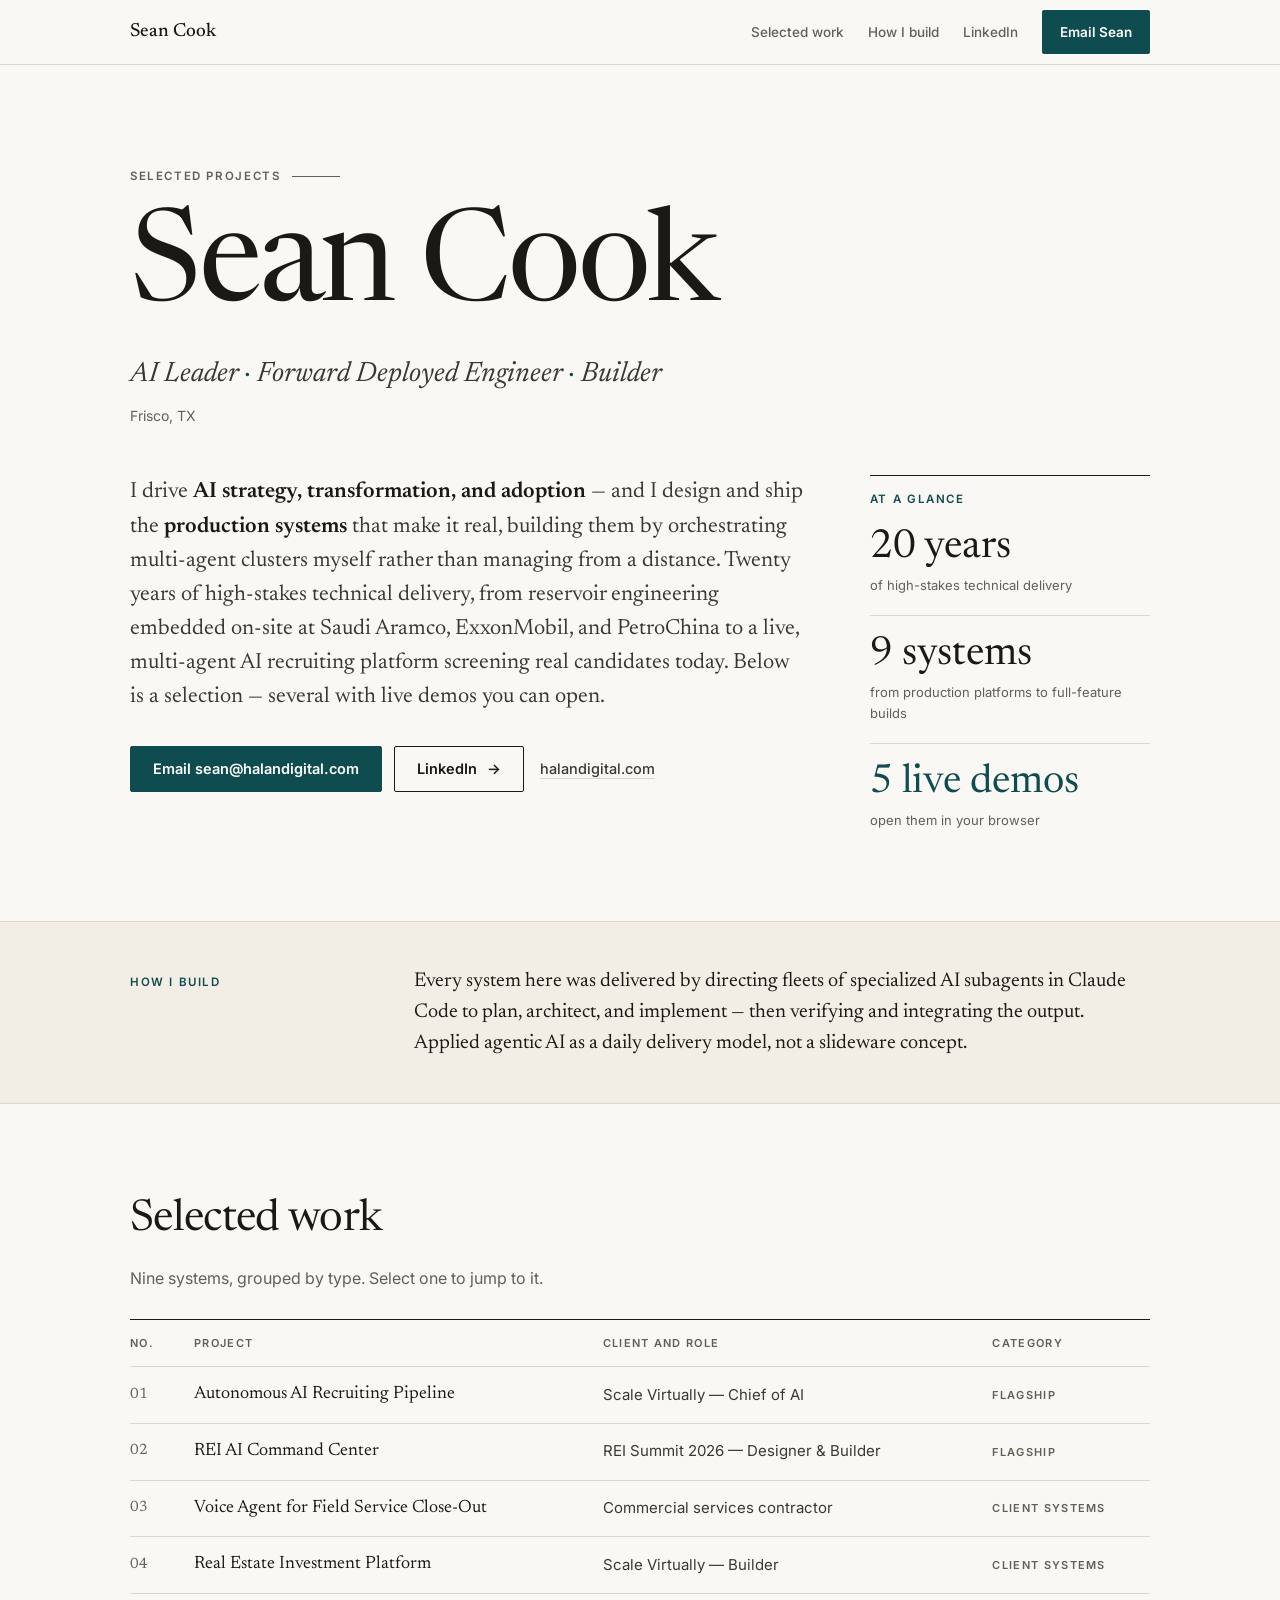
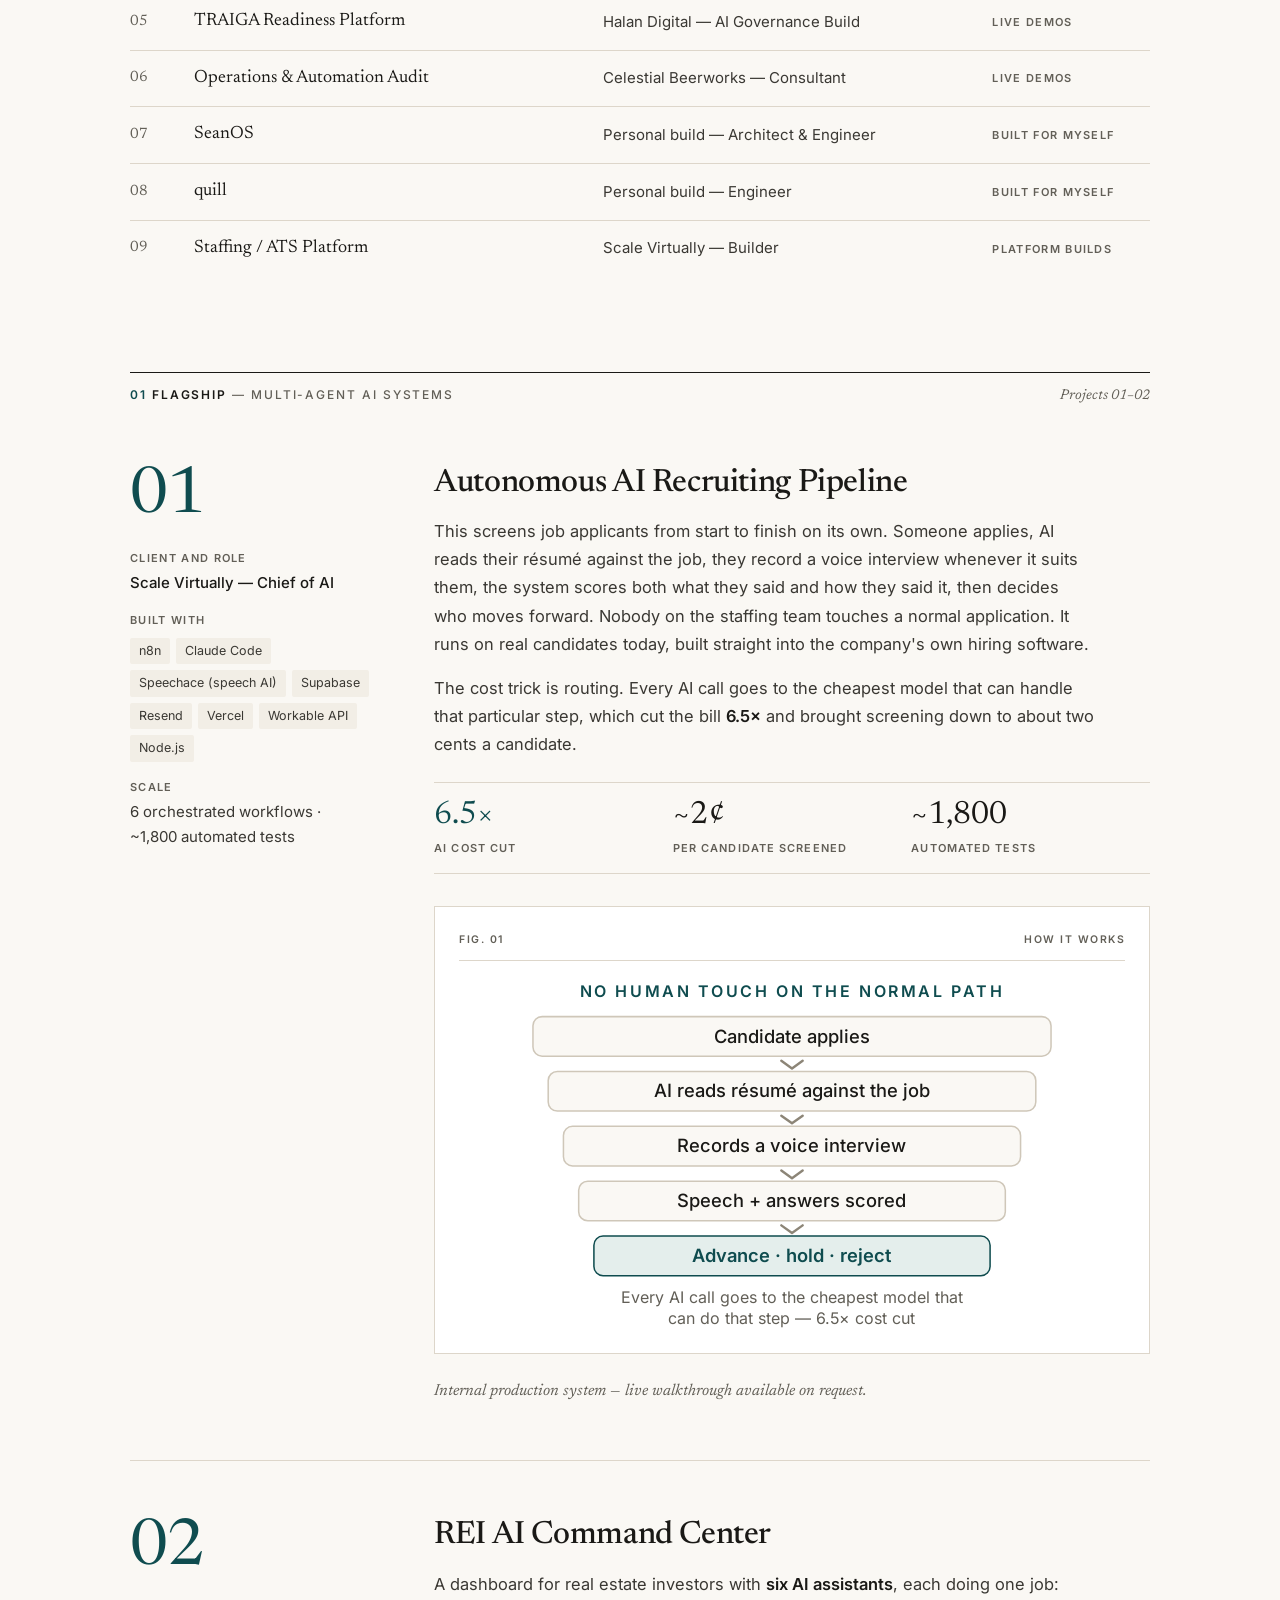
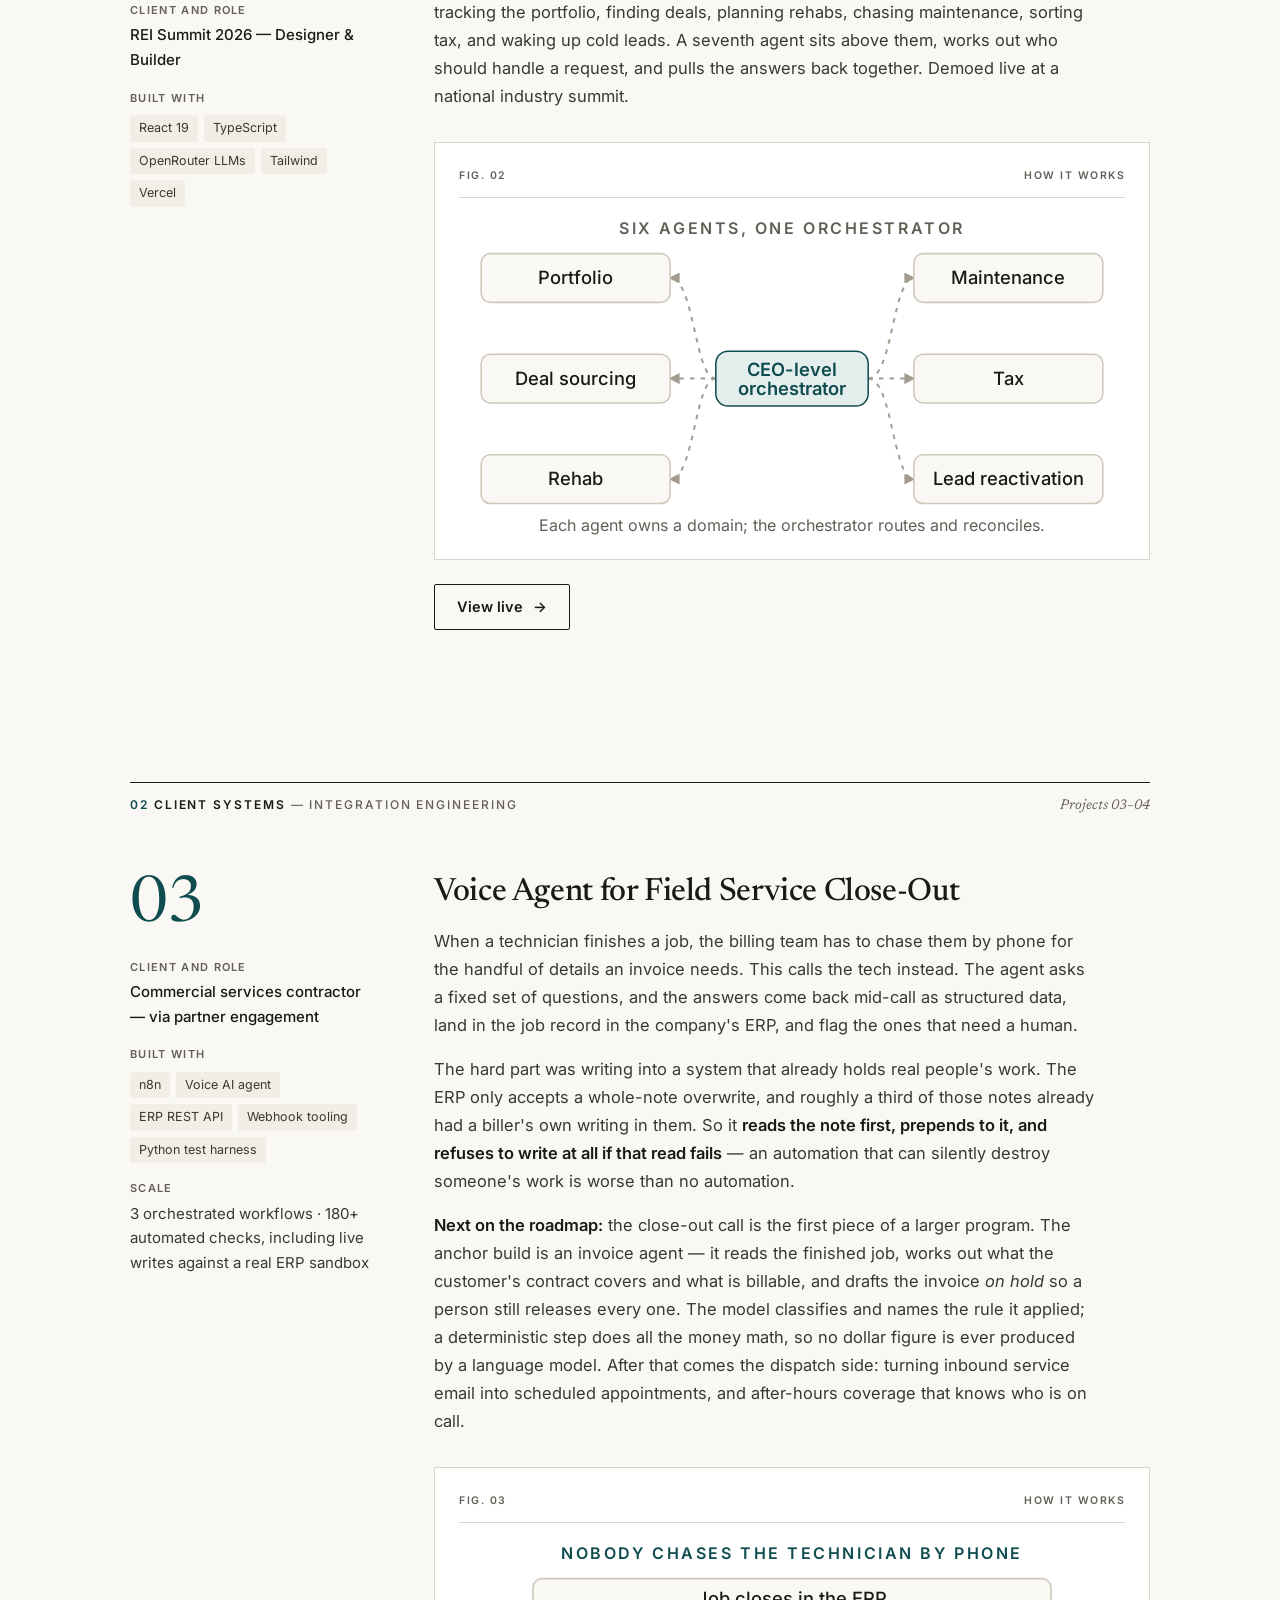
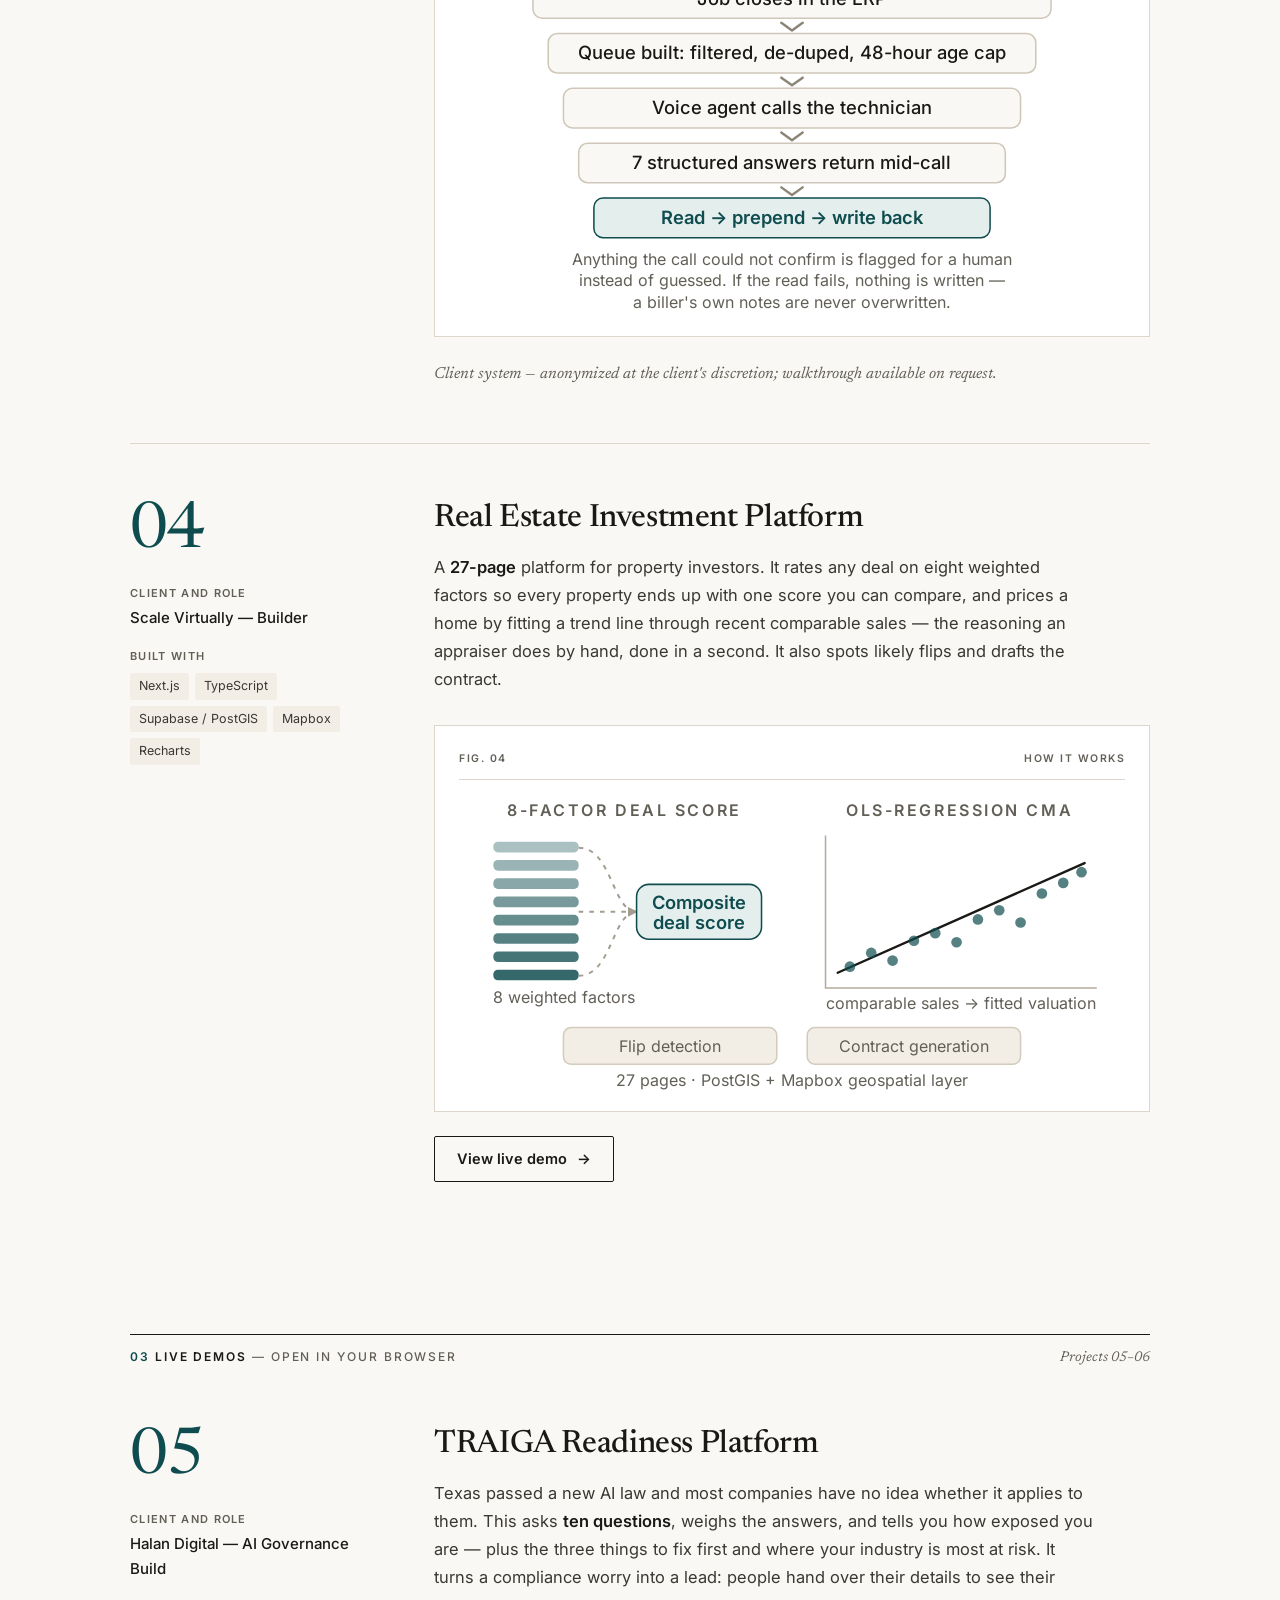
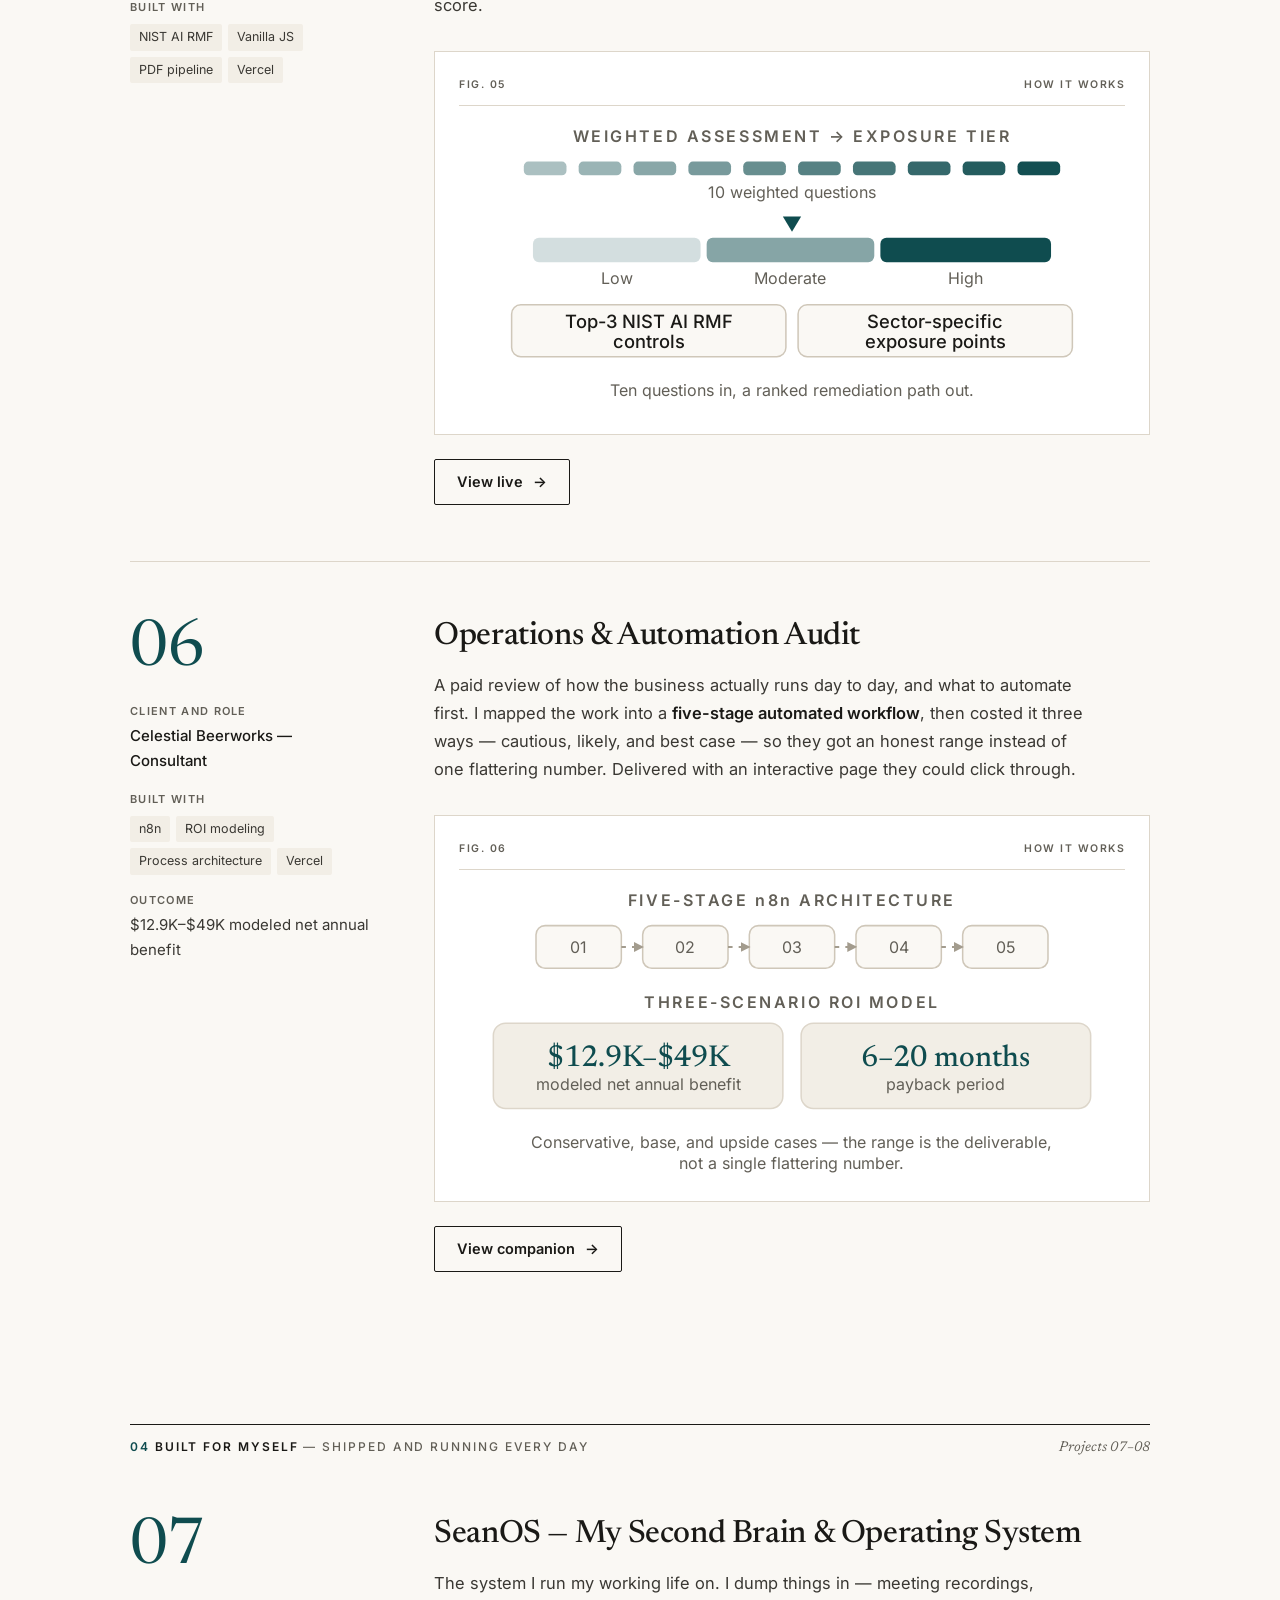
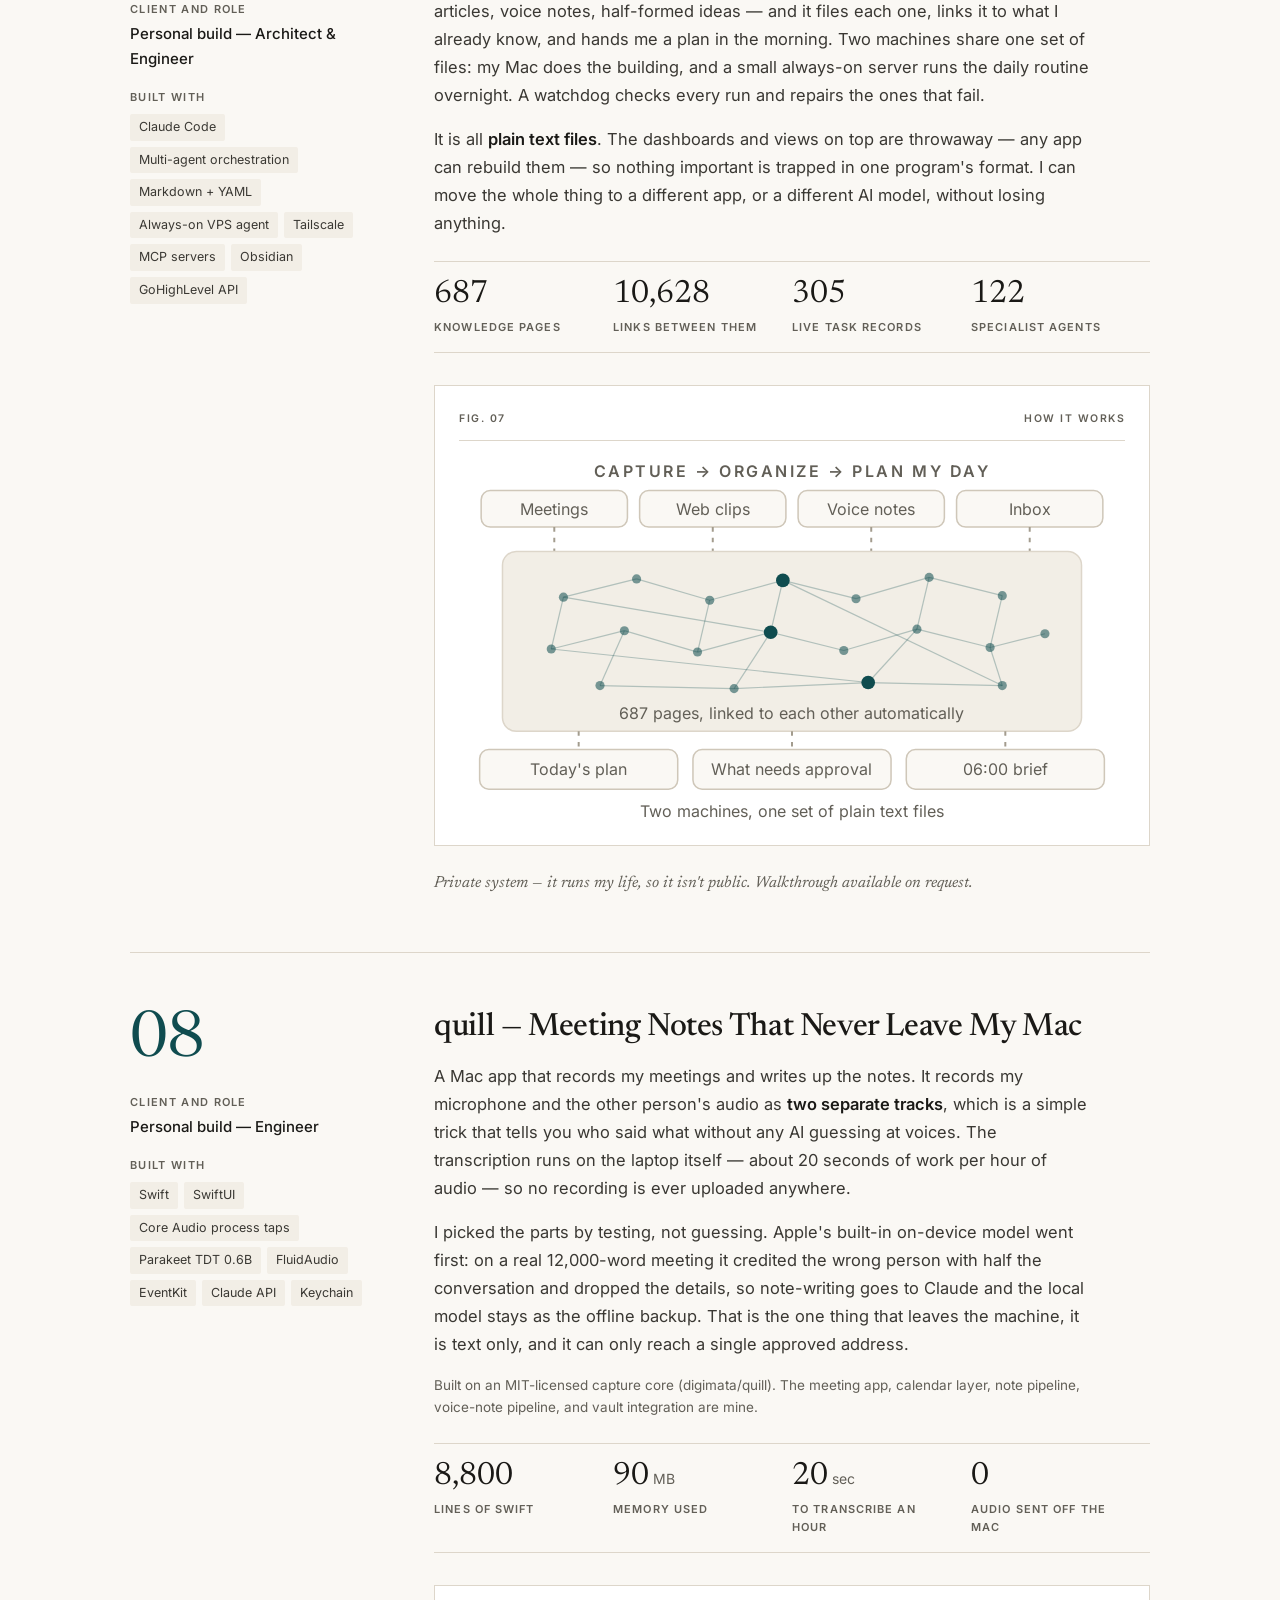
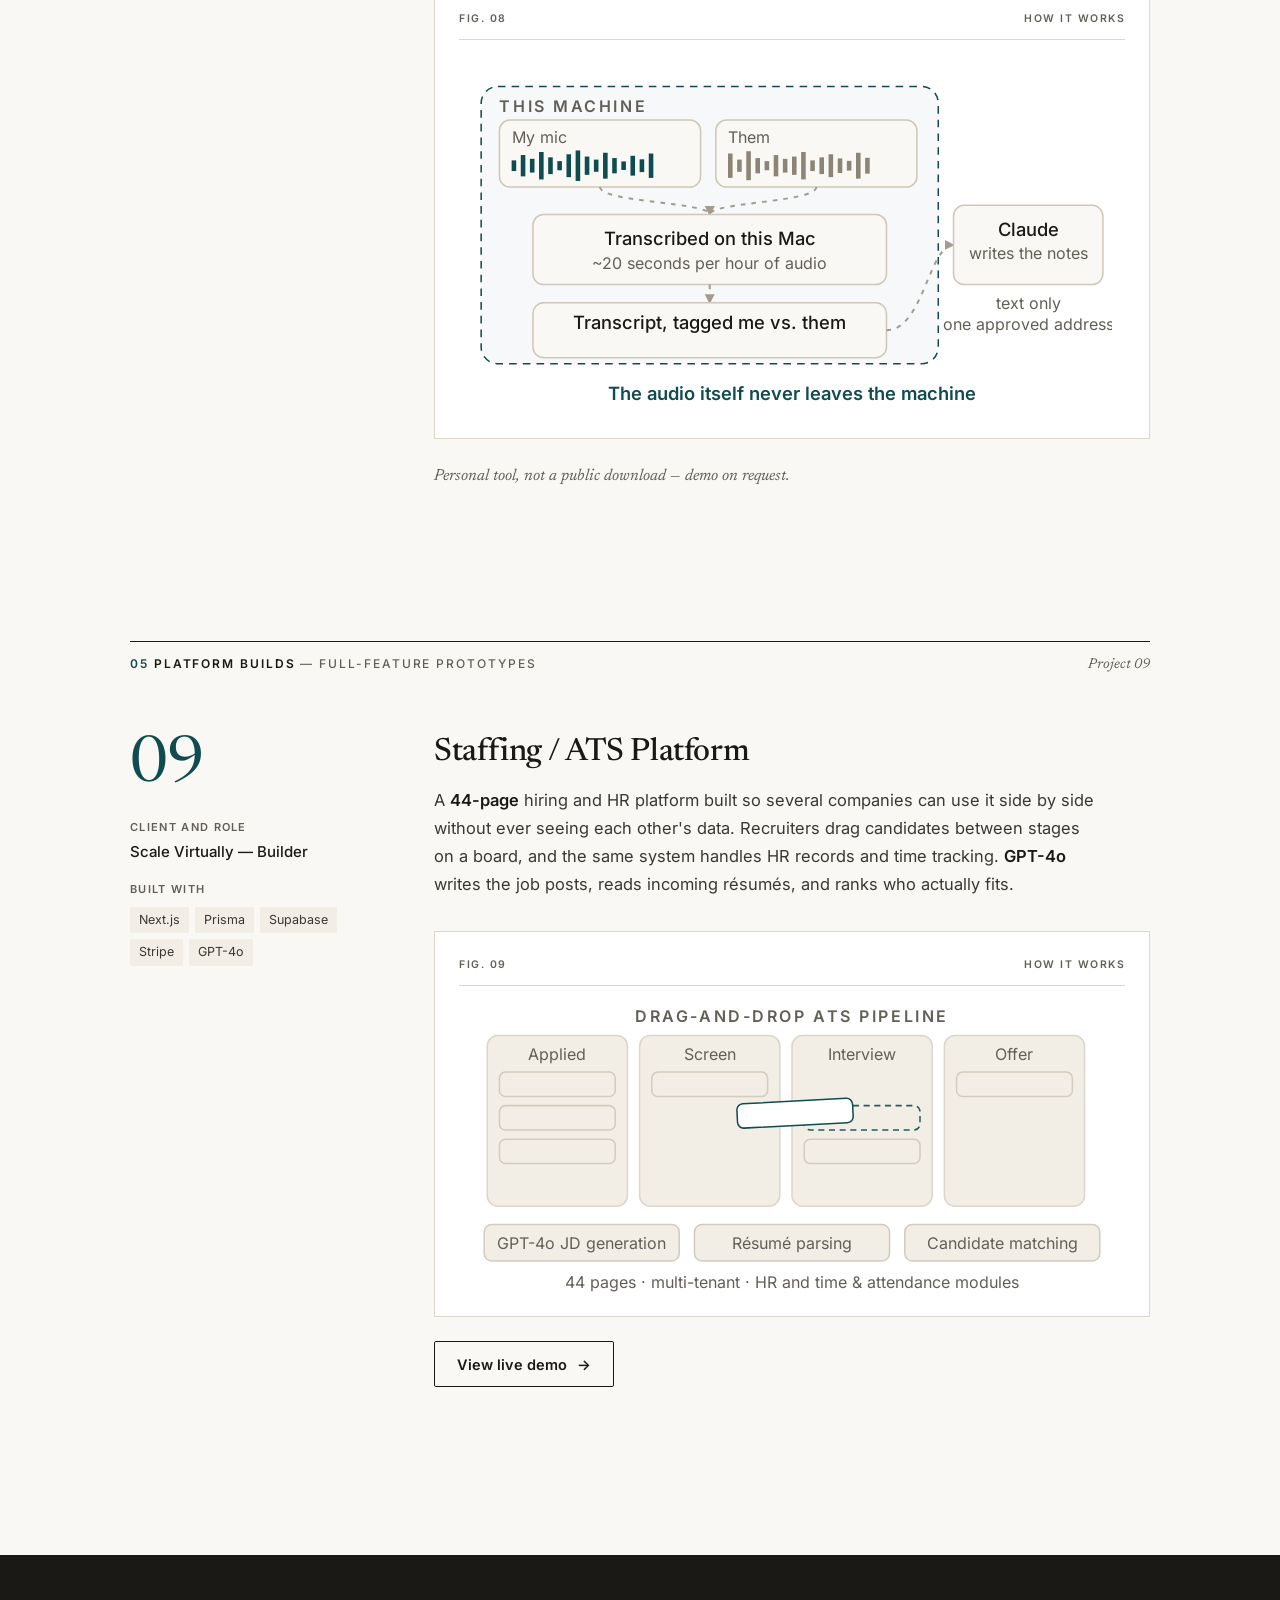
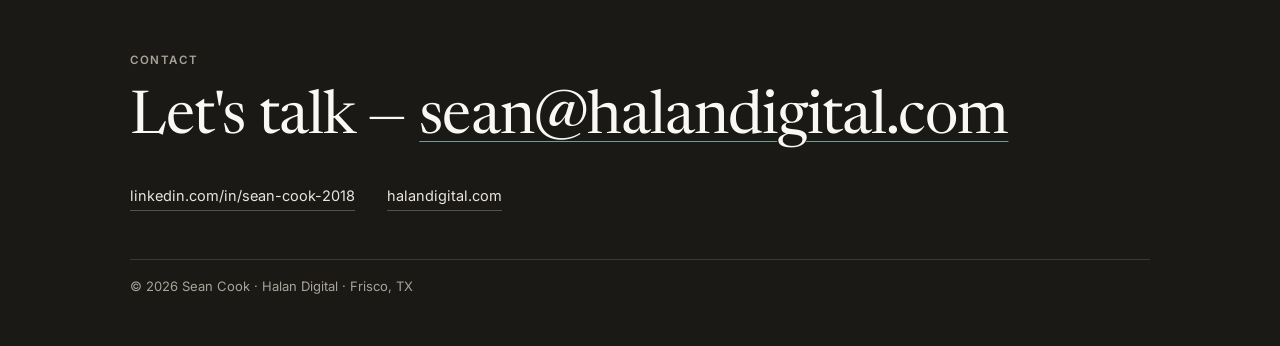
==== commit c56ef26d: "portfolio: editorial redesign (Newsreader/Inter, teal accent, how-it-works figures, no status badges" ====
--- a/sean-cook-portfolio/index.html
+++ b/sean-cook-portfolio/index.html
@@ -9,797 +9,694 @@
 <meta property="og:type" content="website">
 <meta property="og:url" content="https://work.halandigital.com">
 <title>Sean Cook — Selected Projects</title>
+<meta name="color-scheme" content="light">
 <link rel="preconnect" href="https://fonts.googleapis.com">
-<link rel="preconnect" href="https://fonts.gstatic.com" crossorigin>
-<link href="https://fonts.googleapis.com/css2?family=Manrope:wght@400;500;600;700&family=Oswald:wght@500;600;700&display=swap" rel="stylesheet">
+<link rel="stylesheet" href="https://fonts.googleapis.com/css2?family=Inter:wght@400;500;600&family=Newsreader:ital,opsz,wght@0,6..72,400;0,6..72,500;0,6..72,600;1,6..72,400;1,6..72,500&display=swap">
 <style>
-:root{
-  --dark-slate:#0F1315; --dark-surface:#182023; --gold:#C5A059;
-  --stone:#F5F5F0; --teal:#0B4F55; --muted:#9AA3A5; --line:#2A3438;
-  --font-heading:'Oswald',system-ui,sans-serif; --font-body:'Manrope',system-ui,sans-serif;
-  --radius:14px; --radius-sm:8px; --max:1080px;
+body{margin:0;background:#FAF8F4}
+a{color:#0F4C4F}a:hover{color:#0A3A3C}
+.d-lbl{font-family:Inter,sans-serif;font-weight:600;font-size:10.5px;letter-spacing:.16em;fill:#625F57}
+.d-lbl-hl{font-family:Inter,sans-serif;font-weight:600;font-size:10.5px;letter-spacing:.16em;fill:#0F4C4F}
+.d-t{font-family:Inter,sans-serif;font-weight:500;font-size:12px;fill:#1A1916}
+.d-t-sm{font-family:Inter,sans-serif;font-size:10.5px;fill:#625F57}
+.d-t-hl{font-family:Inter,sans-serif;font-weight:600;font-size:12px;fill:#0F4C4F}
+.d-big{font-family:Newsreader,Georgia,serif;font-weight:500;font-size:20px;fill:#0F4C4F}
+.d-box{fill:#FAF8F4;stroke:#CFC7B9;stroke-width:1}
+.d-panel{fill:#F2EEE6;stroke:#DDD6CA;stroke-width:1}
+.d-chip{fill:#F2EEE6;stroke:#D3CBBD;stroke-width:1}
+.d-pipe{fill:none;stroke:#A39C8E;stroke-width:1.3;stroke-dasharray:3 4}
+.d-chev{fill:none;stroke:#8C8577;stroke-width:1.6;stroke-linecap:round;stroke-linejoin:round}
+.d-edge line{stroke:#0F4C4F;stroke-width:.8;opacity:.28}
+.d-node{fill:#0F4C4F;opacity:.55}
+.d-node-hl{fill:#0F4C4F}
+.d-slot{fill:#0F4C4F}
+.d-axis{stroke:#B3AB9C;stroke-width:1;fill:none}
+.d-mark{fill:#0F4C4F;opacity:.7}
+.d-fit{stroke:#1A1916;stroke-width:1.6;fill:none;stroke-linecap:round}
+.d-bound{fill:rgba(15,76,79,.035);stroke:#0F4C4F;stroke-width:1;stroke-dasharray:5 4}
+.bar{fill:#0F4C4F}
+.bar2{fill:#8C8577}
+</style>
+<style>
+*,*::before,*::after{box-sizing:border-box}
+html{scroll-behavior:smooth;-webkit-text-size-adjust:100%}
+body{-webkit-font-smoothing:antialiased}
+:focus-visible{outline:2px solid #0F4C4F;outline-offset:3px;border-radius:2px}
+footer :focus-visible{outline-color:#9CCBC9}
+article,section{scroll-margin-top:24px}
+.skip{position:absolute;left:-9999px;top:8px;background:#1A1916;color:#FAF8F4;padding:8px 14px;font-size:14px;z-index:10}
+.skip:focus{left:8px}
+@media(prefers-reduced-motion:reduce){html{scroll-behavior:auto}}
+@media(max-width:480px){
+  figure{padding:16px 8px 12px !important}
+  figure figcaption{margin-left:8px !important;margin-right:8px !important}
+  figure svg{min-width:300px !important}
+  #work table{min-width:0 !important}
+  #work table th:nth-child(3),#work table td:nth-child(3){display:none}
 }
-*{box-sizing:border-box;margin:0;padding:0}
-html{scroll-behavior:smooth}
-body{background:var(--dark-slate);color:var(--stone);font-family:var(--font-body);line-height:1.6;-webkit-font-smoothing:antialiased}
-a{color:inherit;text-decoration:none}
-.wrap{max-width:var(--max);margin:0 auto;padding:0 24px}
-
-/* Header */
-header{padding:56px 0 32px;border-bottom:1px solid var(--line)}
-.name{font-family:var(--font-heading);font-weight:700;font-size:clamp(34px,6vw,52px);letter-spacing:.02em;line-height:1.05}
-.tagline{font-family:var(--font-heading);font-weight:500;color:var(--gold);font-size:clamp(15px,2.4vw,19px);letter-spacing:.04em;margin-top:10px;text-transform:uppercase}
-.contact{margin-top:18px;display:flex;flex-wrap:wrap;gap:8px 18px;font-size:14px;color:var(--muted)}
-.contact a:hover{color:var(--gold)}
-.intro{margin-top:24px;max-width:760px;font-size:clamp(15px,2vw,17px);color:#D7DCDC}
-.intro strong{color:var(--stone);font-weight:600}
-.build-note{margin-top:16px;max-width:760px;font-size:14px;color:var(--muted);border-left:2px solid var(--gold);padding-left:14px}
-.build-note b{color:var(--gold);font-weight:600}
-
-/* Section */
-.sec-label{font-family:var(--font-heading);font-weight:600;letter-spacing:.14em;text-transform:uppercase;font-size:13px;color:var(--muted);margin:46px 0 18px}
-
-/* Grid */
-.grid{display:grid;grid-template-columns:1fr;gap:20px}
-@media(min-width:760px){.grid{grid-template-columns:1fr 1fr}}
-
-/* Card */
-.card{background:var(--dark-surface);border:1px solid var(--line);border-radius:var(--radius);padding:26px;display:flex;flex-direction:column;min-width:0;transition:border-color .15s,transform .15s}
-.card:hover{border-color:var(--gold);transform:translateY(-3px)}
-/* A section holding a single card centres it at the same width as a paired one,
-   so every card on the page is the same size. */
-@media(min-width:760px){.grid>.card:only-child{grid-column:1/-1;max-width:calc(50% - 10px);margin:0 auto}}
-.badges{display:flex;flex-wrap:wrap;gap:8px;margin-bottom:14px}
-.badge{font-family:var(--font-heading);font-weight:600;font-size:11px;letter-spacing:.08em;text-transform:uppercase;padding:4px 10px;border-radius:20px}
-.b-prod{background:rgba(11,79,85,.35);color:#7fd8c4;border:1px solid #2f6f6a}
-.b-live{background:rgba(197,160,89,.16);color:var(--gold);border:1px solid #6b5a35}
-.b-proto{background:rgba(154,163,165,.12);color:var(--muted);border:1px solid var(--line)}
-.b-advisory{background:rgba(255,255,255,.05);color:#cfd6d6;border:1px solid var(--line)}
-.b-daily{background:rgba(197,160,89,.16);color:var(--gold);border:1px solid #6b5a35}
-.card h3{font-family:var(--font-heading);font-weight:600;font-size:clamp(20px,3vw,25px);letter-spacing:.01em;line-height:1.15}
-.role{color:var(--gold);font-size:13px;font-weight:600;margin-top:6px}
-.card p{margin-top:12px;font-size:15px;color:#D2D8D8}
-.metric{margin-top:14px;font-family:var(--font-heading);font-weight:600;color:var(--stone);font-size:15px;letter-spacing:.01em}
-.metric span{color:var(--gold)}
-.stack{margin-top:16px;display:flex;flex-wrap:wrap;gap:7px}
-.chip{font-size:12px;color:#B9C0C0;background:rgba(255,255,255,.04);border:1px solid var(--line);border-radius:6px;padding:3px 9px}
-.actions{margin-top:auto;padding-top:18px}
-.btn{display:inline-flex;align-items:center;gap:8px;background:var(--teal);color:var(--stone);font-family:var(--font-body);font-weight:600;font-size:14px;padding:11px 20px;border-radius:var(--radius-sm);transition:background .15s}
-.btn:hover{background:#0d6068}
-.btn .arrow{transition:transform .15s}
-.btn:hover .arrow{transform:translateX(3px)}
-.btn-ghost{background:transparent;border:1.5px solid var(--line);color:var(--muted)}
-.note-private{font-size:13px;color:var(--muted);font-style:italic}
-.demo-hint{font-size:12px;color:var(--muted);margin-top:10px}
-
-/* Stat strip — 2x2 inside a half-width card */
-.statstrip{display:grid;grid-template-columns:repeat(2,1fr);gap:1px;background:var(--line);border:1px solid var(--line);border-radius:var(--radius-sm);overflow:hidden;margin-top:20px}
-.stat{background:var(--dark-slate);padding:13px 15px}
-.stat-n{font-family:var(--font-heading);font-weight:700;font-size:clamp(21px,2.6vw,26px);line-height:1;color:var(--gold)}
-.stat-n .unit{font-size:.55em;color:var(--muted);margin-left:3px;letter-spacing:.04em}
-.stat-l{font-size:11px;letter-spacing:.09em;text-transform:uppercase;color:var(--muted);margin-top:7px;line-height:1.35}
-
-/* Diagram */
-.diagram{margin-top:22px;background:var(--dark-slate);border:1px solid var(--line);border-radius:var(--radius-sm);padding:16px 14px 12px;min-width:0}
-.diagram-scroll{overflow-x:auto;min-width:0;-webkit-overflow-scrolling:touch}
-.diagram-scroll svg{display:block;width:100%;height:auto;min-width:600px}
-.diagram-cap{margin-top:12px;font-size:12.5px;color:var(--muted);text-align:center;line-height:1.5}
-.diagram.compact .diagram-scroll svg{min-width:320px}
-/* Compact diagrams render smaller, so their type is set larger in user units
-   to survive the downscale. */
-.diagram.compact .d-t{font-size:12px}
-.diagram.compact .d-t-sm{font-size:10.5px}
-.diagram.compact .d-t-hl{font-size:12px}
-.diagram.compact .d-lbl,.diagram.compact .d-lbl-hl{font-size:11px}
-.scroll-hint{display:none;margin-top:9px;font-size:11px;letter-spacing:.07em;text-transform:uppercase;color:var(--muted);text-align:center}
-.scroll-hint.on{display:block}
-.d-lbl-hl{font-family:var(--font-heading);font-weight:600;font-size:10px;letter-spacing:.16em;fill:var(--gold)}
-.d-big{font-family:var(--font-heading);font-weight:700;font-size:17px;fill:var(--gold)}
-.d-chip{fill:rgba(255,255,255,.04);stroke:var(--line);stroke-width:1}
-.d-axis{stroke:#2A3438;stroke-width:1;fill:none}
-.d-mark{fill:#7FD8C4}
-.d-fit{stroke:var(--gold);stroke-width:2;fill:none;stroke-linecap:round}
-.d-slot{fill:#7FD8C4;opacity:.85;animation:d-glow 3.4s ease-in-out infinite;animation-delay:calc(var(--i,0)*-.26s)}
-.d-seg{stroke:none}
-.d-seg1{fill:#7FD8C4;opacity:.3}
-.d-seg2{fill:#7FD8C4;opacity:.6}
-.d-seg3{fill:#7FD8C4;opacity:1}
-.d-drag{animation:d-drag 3.4s ease-in-out infinite}
-@keyframes d-drag{0%,12%{transform:translate(0,0) rotate(0deg)}45%,62%{transform:translate(100px,-4px) rotate(-4deg)}92%,100%{transform:translate(0,0) rotate(0deg)}}
-.d-drop{animation:d-glow 3.4s ease-in-out infinite;animation-delay:-1.2s}
-.d-lbl{font-family:var(--font-heading);font-weight:600;font-size:10px;letter-spacing:.16em;fill:var(--muted)}
-.d-t{font-family:var(--font-body);font-weight:500;font-size:11px;fill:#CDD4D4}
-.d-t-sm{font-family:var(--font-body);font-size:9.5px;fill:var(--muted)}
-.d-t-hl{font-family:var(--font-body);font-weight:600;font-size:11px;fill:var(--gold)}
-.d-box{fill:var(--dark-surface);stroke:var(--line);stroke-width:1}
-.d-panel{fill:#0C1012;stroke:var(--line);stroke-width:1}
-.d-pipe{fill:none;stroke:#3B4A50;stroke-width:1.5;stroke-dasharray:4 7;animation:d-flow 1.9s linear infinite}
-@keyframes d-flow{to{stroke-dashoffset:-22}}
-.d-edge{stroke:#2f6f6a;stroke-width:.9;opacity:.4}
-.d-chev{fill:none;stroke:#6b7a80;stroke-width:1.8;stroke-linecap:round;stroke-linejoin:round;animation:d-glow 2.2s ease-in-out infinite;animation-delay:calc(var(--i,0)*-.35s)}
-.d-node{fill:#7FD8C4;animation:d-glow 3.4s ease-in-out infinite;animation-delay:calc(var(--i,0)*-.21s)}
-.d-node-hl{fill:var(--gold);animation:d-glow 3.4s ease-in-out infinite;animation-delay:calc(var(--i,0)*-.21s)}
-@keyframes d-glow{0%,100%{opacity:.32}50%{opacity:1}}
-.d-bound{fill:rgba(127,216,196,.03);stroke:#2f6f6a;stroke-width:1.2;stroke-dasharray:6 5}
-.bar{fill:#7FD8C4;transform-box:fill-box;transform-origin:center;transform:scaleY(var(--h,.5));animation:d-bar .95s ease-in-out infinite alternate;animation-delay:calc(var(--i,0)*-.13s)}
-.bar.b2{fill:var(--gold);animation-duration:1.25s;animation-delay:calc(var(--i,0)*-.17s)}
-@keyframes d-bar{from{transform:scaleY(.14)}to{transform:scaleY(1)}}
-
-footer{margin-top:60px;padding:36px 0 48px;border-top:1px solid var(--line);color:var(--muted);font-size:14px;display:flex;flex-wrap:wrap;gap:10px 18px;align-items:center;justify-content:space-between}
-footer a:hover{color:var(--gold)}
-.foot-cta{font-family:var(--font-heading);font-weight:600;letter-spacing:.04em;color:var(--stone)}
-@media(prefers-reduced-motion:reduce){*{transition:none!important;animation:none!important}}
 </style>
 </head>
 <body>
-
-<header>
-  <div class="wrap">
-    <div class="name">Sean Cook</div>
-    <div class="tagline">AI Leader &nbsp;·&nbsp; Forward Deployed Engineer &nbsp;·&nbsp; Builder</div>
-    <div class="contact">
-      <span>Frisco, TX</span>
-      <a href="mailto:sean@halandigital.com">sean@halandigital.com</a>
-      <a href="https://linkedin.com/in/sean-cook-2018" target="_blank" rel="noopener">linkedin.com/in/sean-cook-2018</a>
-      <a href="https://halandigital.com" target="_blank" rel="noopener">halandigital.com</a>
-    </div>
-    <p class="intro">
-      I drive <strong>AI strategy, transformation, and adoption</strong> — and I design and ship the
-      <strong>production systems</strong> that make it real, building them by orchestrating multi-agent clusters
-      myself rather than managing from a distance. Twenty years of high-stakes technical delivery, from
-      reservoir engineering embedded on-site at Saudi Aramco, ExxonMobil, and PetroChina to a live, multi-agent
-      AI recruiting platform screening real candidates today. Below is a selection — several with live demos you can open.
-    </p>
-    <p class="build-note">
-      <b>How I build:</b> every system here was delivered by directing fleets of specialized AI subagents in Claude Code
-      to plan, architect, and implement — then verifying and integrating the output. Applied agentic AI as a daily
-      delivery model, not a slideware concept.
-    </p>
-  </div>
+<a class="skip" href="#work">Skip to selected work</a>
+<div style="font-family: 'Inter', system-ui, sans-serif; color: #3A3833; background: #FAF8F4; font-size: 16px; line-height: 1.65">
+
+<header style="border-bottom: 1px solid #DDD6CA">
+<div style="max-width: 1100px; margin: 0 auto; padding: 10px clamp(16px, 4vw, 40px); display: flex; flex-wrap: wrap; align-items: center; justify-content: space-between; gap: 12px 24px; min-height: 60px; box-sizing: border-box">
+<a href="#top" style="font-family: 'Newsreader', Georgia, serif; font-size: 19px; font-weight: 500; color: #1A1916; text-decoration: none">Sean Cook</a>
+<nav aria-label="Page" style="display: flex; flex-wrap: wrap; align-items: center; gap: 4px 24px; font-size: 13.5px; font-weight: 500">
+<a href="#work" style="color: #625F57; text-decoration: none">Selected work</a>
+<a href="#approach" style="color: #625F57; text-decoration: none">How I build</a>
+<a href="https://linkedin.com/in/sean-cook-2018" target="_blank" rel="noopener" style="color: #625F57; text-decoration: none">LinkedIn</a>
+<a href="mailto:sean@halandigital.com" style="display: inline-flex; align-items: center; min-height: 44px; padding: 0 18px; border-radius: 2px; background: #0F4C4F; color: #FFFFFF; text-decoration: none; font-weight: 600">Email Sean</a>
+</nav>
+</div>
 </header>
 
-<main class="wrap">
-
-  <div class="sec-label">Flagship — Multi-Agent AI Systems</div>
-  <div class="grid">
-    <article class="card">
-      <div class="badges"><span class="badge b-prod">Live in production</span><span class="badge b-advisory">Chief of AI</span></div>
-      <h3>Autonomous AI Recruiting Pipeline</h3>
-      <div class="role">Scale Virtually — Chief of AI</div>
-      <p>
-        This screens job applicants from start to finish on its own. Someone applies, AI reads their résumé against
-        the job, they record a voice interview whenever it suits them, the system scores both what they said and how
-        they said it, then decides who moves forward. Nobody on the staffing team touches a normal application.
-        It runs on real candidates today, built straight into the company's own hiring software.
-      </p>
-      <p>
-        The cost trick is routing. Every AI call goes to the cheapest model that can handle that particular step,
-        which cut the bill <strong>6.5×</strong> and brought screening down to about two cents a candidate.
-      </p>
-      <div class="stack">
-        <span class="chip">n8n orchestration</span><span class="chip">Anthropic Claude</span><span class="chip">Speechace (speech AI)</span>
-        <span class="chip">Supabase</span><span class="chip">Resend</span><span class="chip">Vercel</span><span class="chip">Workable API</span><span class="chip">Node.js</span>
-      </div>
-      <div class="metric"><span>6</span> orchestrated workflows &nbsp;·&nbsp; <span>~1,800</span> automated tests</div>
-      <div class="diagram compact">
-        <div class="diagram-scroll">
-        <svg viewBox="0 0 420 236" role="img" aria-label="A five-step hiring funnel: the candidate applies, AI reads the resume against the job, the candidate records a voice interview, speech and answers are scored, and the system advances, holds or rejects. No human touches the normal path.">
-          <text class="d-lbl-hl" x="210" y="13" text-anchor="middle">NO HUMAN TOUCH ON THE NORMAL PATH</text>
-
-          <rect class="d-box" x="40" y="26" width="340" height="26" rx="6"/>
-          <text class="d-t" x="210" y="43" text-anchor="middle">Candidate applies</text>
-          <path class="d-chev" style="--i:0" d="M203 55 L210 60 L217 55"/>
-          <rect class="d-box" x="50" y="62" width="320" height="26" rx="6"/>
-          <text class="d-t" x="210" y="79" text-anchor="middle">AI reads résumé against the job</text>
-          <path class="d-chev" style="--i:1" d="M203 91 L210 96 L217 91"/>
-          <rect class="d-box" x="60" y="98" width="300" height="26" rx="6"/>
-          <text class="d-t" x="210" y="115" text-anchor="middle">Records a voice interview</text>
-          <path class="d-chev" style="--i:2" d="M203 127 L210 132 L217 127"/>
-          <rect class="d-box" x="70" y="134" width="280" height="26" rx="6"/>
-          <text class="d-t" x="210" y="151" text-anchor="middle">Speech + answers scored</text>
-          <path class="d-chev" style="--i:3" d="M203 163 L210 168 L217 163"/>
-          <rect x="80" y="170" width="260" height="26" rx="6" fill="rgba(197,160,89,.14)" stroke="#6b5a35" stroke-width="1"/>
-          <text class="d-t-hl" x="210" y="187" text-anchor="middle">Advance · hold · reject</text>
-
-          <text class="d-t-sm" x="210" y="214" text-anchor="middle">Every AI call goes to the cheapest model that</text>
-          <text class="d-t-sm" x="210" y="228" text-anchor="middle">can do that step — 6.5× cost cut</text>
-        </svg>
-        </div>
-        <div class="scroll-hint">Scroll the diagram sideways →</div>
-      </div>
-      <div class="actions">
-        <span class="note-private">Internal production system — live walkthrough available on request.</span>
-      </div>
-    </article>
-
-    <article class="card">
-      <div class="badges"><span class="badge b-live">Live demo</span></div>
-      <h3>REI AI Command Center</h3>
-      <div class="role">REI Summit 2026 — Designer &amp; Builder</div>
-      <p>A dashboard for real estate investors with <strong>six AI assistants</strong>, each doing one job: tracking the
-      portfolio, finding deals, planning rehabs, chasing maintenance, sorting tax, and waking up cold leads. A seventh
-      agent sits above them, works out who should handle a request, and pulls the answers back together. Demoed live
-      at a national industry summit.</p>
-      <div class="stack"><span class="chip">React 19</span><span class="chip">TypeScript</span><span class="chip">OpenRouter LLMs</span><span class="chip">Tailwind</span><span class="chip">Vercel</span></div>
-      <div class="diagram compact">
-        <div class="diagram-scroll">
-        <svg viewBox="0 0 420 216" role="img" aria-label="A CEO-level orchestrator agent sits at the centre and delegates to six specialised agents: portfolio, deal sourcing, rehab, maintenance, tax, and lead reactivation.">
-          <defs>
-            <marker id="arw-e" viewBox="0 0 8 8" refX="7" refY="4" markerWidth="5.5" markerHeight="5.5" orient="auto-start-reverse">
-              <path d="M0 0 L8 4 L0 8 z" fill="#3B4A50"/>
-            </marker>
-          </defs>
-
-          <text class="d-lbl" x="210" y="13" text-anchor="middle">SIX AGENTS, ONE ORCHESTRATOR</text>
-
-          <path class="d-pipe" d="M160 108 C146 108 146 42 130 42" marker-end="url(#arw-e)"/>
-          <path class="d-pipe" d="M160 108 L130 108" marker-end="url(#arw-e)"/>
-          <path class="d-pipe" d="M160 108 C146 108 146 174 130 174" marker-end="url(#arw-e)"/>
-          <path class="d-pipe" d="M260 108 C276 108 276 42 290 42" marker-end="url(#arw-e)"/>
-          <path class="d-pipe" d="M260 108 L290 108" marker-end="url(#arw-e)"/>
-          <path class="d-pipe" d="M260 108 C276 108 276 174 290 174" marker-end="url(#arw-e)"/>
-
-          <rect class="d-box" x="6" y="26" width="124" height="32" rx="6"/><text class="d-t" x="68" y="46" text-anchor="middle">Portfolio</text>
-          <rect class="d-box" x="6" y="92" width="124" height="32" rx="6"/><text class="d-t" x="68" y="112" text-anchor="middle">Deal sourcing</text>
-          <rect class="d-box" x="6" y="158" width="124" height="32" rx="6"/><text class="d-t" x="68" y="178" text-anchor="middle">Rehab</text>
-          <rect class="d-box" x="290" y="26" width="124" height="32" rx="6"/><text class="d-t" x="352" y="46" text-anchor="middle">Maintenance</text>
-          <rect class="d-box" x="290" y="92" width="124" height="32" rx="6"/><text class="d-t" x="352" y="112" text-anchor="middle">Tax</text>
-          <rect class="d-box" x="290" y="158" width="124" height="32" rx="6"/><text class="d-t" x="352" y="178" text-anchor="middle">Lead reactivation</text>
-
-          <rect x="160" y="90" width="100" height="36" rx="8" fill="rgba(197,160,89,.14)" stroke="#6b5a35" stroke-width="1"/>
-          <text class="d-t-hl" x="210" y="106" text-anchor="middle">CEO-level</text>
-          <text class="d-t-hl" x="210" y="119" text-anchor="middle">orchestrator</text>
-
-          <text class="d-t-sm" x="210" y="208" text-anchor="middle">Each agent owns a domain; the orchestrator routes and reconciles.</text>
-        </svg>
-        </div>
-        <div class="scroll-hint">Scroll the diagram sideways →</div>
-      </div>
-      <div class="actions"><a class="btn" href="https://client-rei-summit-command-center.vercel.app" target="_blank" rel="noopener">View live <span class="arrow">→</span></a></div>
-    </article>
-  </div>
-
-
-  <div class="sec-label">Client Systems — Integration Engineering</div>
-  <div class="grid">
-
-    <article class="card">
-      <div class="badges"><span class="badge b-live">Built &amp; tested</span><span class="badge b-advisory">Voice AI</span><span class="badge b-advisory">Client go-live pending</span></div>
-      <h3>Voice Agent for Field Service Close-Out</h3>
-      <div class="role">Commercial services contractor — via partner engagement</div>
-      <p>
-        When a technician finishes a job, the billing team has to chase them by phone for the handful of details
-        an invoice needs. This calls the tech instead. The agent asks a fixed set of questions, and the answers
-        come back mid-call as structured data, land in the job record in the company's ERP, and flag the ones
-        that need a human.
-      </p>
-      <p>
-        The hard part was writing into a system that already holds real people's work. The ERP only accepts a
-        whole-note overwrite, and roughly a third of those notes already had a biller's own writing in them.
-        So it <strong>reads the note first, prepends to it, and refuses to write at all if that read fails</strong>
-        — an automation that can silently destroy someone's work is worse than no automation.
-      </p>
-      <p>
-        <strong>Next on the roadmap:</strong> the close-out call is the first piece of a larger program. The
-        anchor build is an invoice agent — it reads the finished job, works out what the customer's contract
-        covers and what is billable, and drafts the invoice <em>on hold</em> so a person still releases every
-        one. The model classifies and names the rule it applied; a deterministic step does all the money math,
-        so no dollar figure is ever produced by a language model. After that comes the dispatch side: turning
-        inbound service email into scheduled appointments, and after-hours coverage that knows who is on call.
-      </p>
-      <div class="stack">
-        <span class="chip">n8n orchestration</span><span class="chip">Voice AI agent</span><span class="chip">ERP REST API</span>
-        <span class="chip">Webhook tooling</span><span class="chip">Python test harness</span>
-      </div>
-      <div class="metric"><span>3</span> orchestrated workflows &nbsp;·&nbsp; <span>180+</span> automated checks, including live writes against a real ERP sandbox</div>
-      <div class="diagram compact">
-        <div class="diagram-scroll">
-        <svg viewBox="0 0 420 250" role="img" aria-label="A five-step pipeline: a job closes in the ERP, a queue is built with filtering, de-duplication and a forty-eight hour age cap, a voice agent calls the technician, seven structured answers return mid-call, and the system reads the existing job note, prepends to it and writes it back, refusing to write if the read fails.">
-          <text class="d-lbl-hl" x="210" y="13" text-anchor="middle">NOBODY CHASES THE TECHNICIAN BY PHONE</text>
-
-          <rect class="d-box" x="40" y="26" width="340" height="26" rx="6"/>
-          <text class="d-t" x="210" y="43" text-anchor="middle">Job closes in the ERP</text>
-          <path class="d-chev" style="--i:0" d="M203 55 L210 60 L217 55"/>
-          <rect class="d-box" x="50" y="62" width="320" height="26" rx="6"/>
-          <text class="d-t" x="210" y="79" text-anchor="middle">Queue built: filtered, de-duped, 48-hour age cap</text>
-          <path class="d-chev" style="--i:1" d="M203 91 L210 96 L217 91"/>
-          <rect class="d-box" x="60" y="98" width="300" height="26" rx="6"/>
-          <text class="d-t" x="210" y="115" text-anchor="middle">Voice agent calls the technician</text>
-          <path class="d-chev" style="--i:2" d="M203 127 L210 132 L217 127"/>
-          <rect class="d-box" x="70" y="134" width="280" height="26" rx="6"/>
-          <text class="d-t" x="210" y="151" text-anchor="middle">7 structured answers return mid-call</text>
-          <path class="d-chev" style="--i:3" d="M203 163 L210 168 L217 163"/>
-          <rect x="80" y="170" width="260" height="26" rx="6" fill="rgba(197,160,89,.14)" stroke="#6b5a35" stroke-width="1"/>
-          <text class="d-t-hl" x="210" y="187" text-anchor="middle">Read → prepend → write back</text>
-
-          <text class="d-t-sm" x="210" y="214" text-anchor="middle">Anything the call could not confirm is flagged for a human</text>
-          <text class="d-t-sm" x="210" y="228" text-anchor="middle">instead of guessed. If the read fails, nothing is written —</text>
-          <text class="d-t-sm" x="210" y="242" text-anchor="middle">a biller's own notes are never overwritten.</text>
-        </svg>
-        </div>
-        <div class="scroll-hint">Scroll the diagram sideways →</div>
-      </div>
-      <div class="actions">
-        <span class="note-private">Client system — anonymized at the client's discretion; walkthrough available on request.</span>
-      </div>
-    </article>
-
-    <article class="card">
-      <div class="badges"><span class="badge b-proto">Prototype</span></div>
-      <h3>Real Estate Investment Platform</h3>
-      <div class="role">Scale Virtually — Builder</div>
-      <p>A <strong>27-page</strong> platform for property investors. It rates any deal on eight weighted factors so
-      every property ends up with one score you can compare, and prices a home by fitting a trend line through
-      recent comparable sales — the reasoning an appraiser does by hand, done in a second. It also spots likely
-      flips and drafts the contract.</p>
-      <div class="stack"><span class="chip">Next.js</span><span class="chip">TypeScript</span><span class="chip">Supabase / PostGIS</span><span class="chip">Mapbox</span><span class="chip">Recharts</span></div>
-      <div class="diagram compact">
-        <div class="diagram-scroll">
-        <svg viewBox="0 0 420 196" role="img" aria-label="Two mechanisms side by side: eight weighted factors combine into a single composite deal score, and an ordinary-least-squares regression fits a line through comparable sales to produce a valuation.">
-          <defs>
-            <marker id="arw-i" viewBox="0 0 8 8" refX="7" refY="4" markerWidth="5" markerHeight="5" orient="auto-start-reverse">
-              <path d="M0 0 L8 4 L0 8 z" fill="#3B4A50"/>
-            </marker>
-          </defs>
-
-          <text class="d-lbl" x="100" y="13" text-anchor="middle">8-FACTOR DEAL SCORE</text>
-          <text class="d-lbl" x="320" y="13" text-anchor="middle">OLS-REGRESSION CMA</text>
-
-          <g>
-            <rect class="d-slot" style="--i:0" x="14" y="30" width="56" height="7" rx="3"/>
-            <rect class="d-slot" style="--i:1" x="14" y="42" width="56" height="7" rx="3"/>
-            <rect class="d-slot" style="--i:2" x="14" y="54" width="56" height="7" rx="3"/>
-            <rect class="d-slot" style="--i:3" x="14" y="66" width="56" height="7" rx="3"/>
-            <rect class="d-slot" style="--i:4" x="14" y="78" width="56" height="7" rx="3"/>
-            <rect class="d-slot" style="--i:5" x="14" y="90" width="56" height="7" rx="3"/>
-            <rect class="d-slot" style="--i:6" x="14" y="102" width="56" height="7" rx="3"/>
-            <rect class="d-slot" style="--i:7" x="14" y="114" width="56" height="7" rx="3"/>
-          </g>
-          <text class="d-t-sm" x="14" y="136">8 weighted factors</text>
-
-          <path class="d-pipe" d="M70 34 C92 34 92 76 108 76"/>
-          <path class="d-pipe" d="M70 76 L108 76" marker-end="url(#arw-i)"/>
-          <path class="d-pipe" d="M70 118 C92 118 92 76 108 76"/>
-
-          <rect x="108" y="58" width="82" height="36" rx="8" fill="rgba(197,160,89,.14)" stroke="#6b5a35" stroke-width="1"/>
-          <text class="d-t-hl" x="149" y="74" text-anchor="middle">Composite</text>
-          <text class="d-t-hl" x="149" y="87" text-anchor="middle">deal score</text>
-
-          <path class="d-axis" d="M232 26 L232 126 L410 126"/>
-          <path class="d-fit" d="M240 116 L402 44"/>
-          <g class="d-mark">
-            <circle cx="248" cy="112" r="3.5"/><circle cx="262" cy="103" r="3.5"/><circle cx="276" cy="108" r="3.5"/>
-            <circle cx="290" cy="95" r="3.5"/><circle cx="304" cy="90" r="3.5"/><circle cx="318" cy="96" r="3.5"/>
-            <circle cx="332" cy="81" r="3.5"/><circle cx="346" cy="75" r="3.5"/><circle cx="360" cy="83" r="3.5"/>
-            <circle cx="374" cy="64" r="3.5"/><circle cx="388" cy="57" r="3.5"/><circle cx="400" cy="50" r="3.5"/>
-          </g>
-          <text class="d-t-sm" x="321" y="140" text-anchor="middle">comparable sales → fitted valuation</text>
-
-          <rect class="d-chip" x="60" y="152" width="140" height="24" rx="5"/>
-          <text class="d-t-sm" x="130" y="168" text-anchor="middle">Flip detection</text>
-          <rect class="d-chip" x="220" y="152" width="140" height="24" rx="5"/>
-          <text class="d-t-sm" x="290" y="168" text-anchor="middle">Contract generation</text>
-
-          <text class="d-t-sm" x="210" y="190" text-anchor="middle">27 pages · PostGIS + Mapbox geospatial layer</text>
-        </svg>
-        </div>
-        <div class="scroll-hint">Scroll the diagram sideways →</div>
-      </div>
-      <div class="actions"><a class="btn" href="https://client-scale-virtually-website-clon.vercel.app" target="_blank" rel="noopener">View live demo <span class="arrow">→</span></a></div>
-    </article>
-
-  </div>
-  <div class="sec-label">Live Demos — Open in Your Browser</div>
-  <div class="grid">
-
-    
-
-    <article class="card">
-      <div class="badges"><span class="badge b-live">Live demo</span></div>
-      <h3>TRAIGA Readiness Platform</h3>
-      <div class="role">Halan Digital — AI Governance Build</div>
-      <p>Texas passed a new AI law and most companies have no idea whether it applies to them. This asks
-      <strong>ten questions</strong>, weighs the answers, and tells you how exposed you are — plus the three things
-      to fix first and where your industry is most at risk. It turns a compliance worry into a lead: people hand
-      over their details to see their score.</p>
-      <div class="stack"><span class="chip">NIST AI RMF</span><span class="chip">Vanilla JS</span><span class="chip">PDF pipeline</span><span class="chip">Vercel</span></div>
-      <div class="diagram compact">
-        <div class="diagram-scroll">
-        <svg viewBox="0 0 420 194" role="img" aria-label="Ten weighted questions are scored onto a three-band exposure tier scale of low, moderate and high, which returns the top three NIST AI RMF controls and sector-specific exposure points.">
-          <text class="d-lbl" x="210" y="13" text-anchor="middle">WEIGHTED ASSESSMENT → EXPOSURE TIER</text>
-
-          <g>
-            <rect class="d-slot" style="--i:0" x="34" y="26" width="28" height="9" rx="3"/>
-            <rect class="d-slot" style="--i:1" x="70" y="26" width="28" height="9" rx="3"/>
-            <rect class="d-slot" style="--i:2" x="106" y="26" width="28" height="9" rx="3"/>
-            <rect class="d-slot" style="--i:3" x="142" y="26" width="28" height="9" rx="3"/>
-            <rect class="d-slot" style="--i:4" x="178" y="26" width="28" height="9" rx="3"/>
-            <rect class="d-slot" style="--i:5" x="214" y="26" width="28" height="9" rx="3"/>
-            <rect class="d-slot" style="--i:6" x="250" y="26" width="28" height="9" rx="3"/>
-            <rect class="d-slot" style="--i:7" x="286" y="26" width="28" height="9" rx="3"/>
-            <rect class="d-slot" style="--i:8" x="322" y="26" width="28" height="9" rx="3"/>
-            <rect class="d-slot" style="--i:9" x="358" y="26" width="28" height="9" rx="3"/>
-          </g>
-          <text class="d-t-sm" x="210" y="50" text-anchor="middle">10 weighted questions</text>
-
-          <path d="M204 62 L216 62 L210 72 z" fill="#C5A059"/>
-          <rect class="d-seg d-seg1" x="40" y="76" width="110" height="16" rx="4"/>
-          <rect class="d-seg d-seg2" x="154" y="76" width="110" height="16" rx="4"/>
-          <rect class="d-seg d-seg3" x="268" y="76" width="112" height="16" rx="4"/>
-          <text class="d-t-sm" x="95" y="106" text-anchor="middle">Low</text>
-          <text class="d-t-sm" x="209" y="106" text-anchor="middle">Moderate</text>
-          <text class="d-t-sm" x="324" y="106" text-anchor="middle">High</text>
-
-          <rect class="d-box" x="26" y="120" width="180" height="34" rx="6"/>
-          <text class="d-t" x="116" y="135" text-anchor="middle">Top-3 NIST AI RMF</text>
-          <text class="d-t" x="116" y="148" text-anchor="middle">controls</text>
-          <rect class="d-box" x="214" y="120" width="180" height="34" rx="6"/>
-          <text class="d-t" x="304" y="135" text-anchor="middle">Sector-specific</text>
-          <text class="d-t" x="304" y="148" text-anchor="middle">exposure points</text>
-
-          <text class="d-t-sm" x="210" y="180" text-anchor="middle">Ten questions in, a ranked remediation path out.</text>
-        </svg>
-        </div>
-        <div class="scroll-hint">Scroll the diagram sideways →</div>
-      </div>
-      <div class="actions"><a class="btn" href="https://traiga-readiness.vercel.app" target="_blank" rel="noopener">View live <span class="arrow">→</span></a></div>
-    </article>
-
-    <article class="card">
-      <div class="badges"><span class="badge b-live">Live demo</span><span class="badge b-advisory">Paid advisory</span></div>
-      <h3>Operations &amp; Automation Audit</h3>
-      <div class="role">Celestial Beerworks — Consultant</div>
-      <p>A paid review of how the business actually runs day to day, and what to automate first. I mapped the work
-      into a <strong>five-stage automated workflow</strong>, then costed it three ways — cautious, likely, and best
-      case — so they got an honest range instead of one flattering number. Delivered with an interactive page they
-      could click through.</p>
-      <div class="metric"><span>$12.9K–$49K</span> modeled net annual benefit</div>
-      <div class="stack"><span class="chip">n8n</span><span class="chip">ROI modeling</span><span class="chip">Process architecture</span><span class="chip">Vercel</span></div>
-      <div class="diagram compact">
-        <div class="diagram-scroll">
-        <svg viewBox="0 0 420 196" role="img" aria-label="A five-stage n8n automation architecture feeds a three-scenario ROI model, which returns a modeled net annual benefit of 12.9 to 49 thousand dollars and a payback period of 6 to 20 months.">
-          <defs>
-            <marker id="arw-c" viewBox="0 0 8 8" refX="7" refY="4" markerWidth="5" markerHeight="5" orient="auto-start-reverse">
-              <path d="M0 0 L8 4 L0 8 z" fill="#3B4A50"/>
-            </marker>
-          </defs>
-
-          <text class="d-lbl" x="210" y="13" text-anchor="middle">FIVE-STAGE n8n ARCHITECTURE</text>
-
-          <rect class="d-box" x="42" y="26" width="56" height="28" rx="6"/><text class="d-t-sm" x="70" y="44" text-anchor="middle">01</text>
-          <rect class="d-box" x="112" y="26" width="56" height="28" rx="6"/><text class="d-t-sm" x="140" y="44" text-anchor="middle">02</text>
-          <rect class="d-box" x="182" y="26" width="56" height="28" rx="6"/><text class="d-t-sm" x="210" y="44" text-anchor="middle">03</text>
-          <rect class="d-box" x="252" y="26" width="56" height="28" rx="6"/><text class="d-t-sm" x="280" y="44" text-anchor="middle">04</text>
-          <rect class="d-box" x="322" y="26" width="56" height="28" rx="6"/><text class="d-t-sm" x="350" y="44" text-anchor="middle">05</text>
-          <path class="d-pipe" d="M98 40 L112 40" marker-end="url(#arw-c)"/>
-          <path class="d-pipe" d="M168 40 L182 40" marker-end="url(#arw-c)"/>
-          <path class="d-pipe" d="M238 40 L252 40" marker-end="url(#arw-c)"/>
-          <path class="d-pipe" d="M308 40 L322 40" marker-end="url(#arw-c)"/>
-
-          <text class="d-lbl" x="210" y="80" text-anchor="middle">THREE-SCENARIO ROI MODEL</text>
-
-          <rect class="d-panel" x="14" y="90" width="190" height="56" rx="8"/>
-          <text class="d-big" x="109" y="118" text-anchor="middle">$12.9K–$49K</text>
-          <text class="d-t-sm" x="109" y="134" text-anchor="middle">modeled net annual benefit</text>
-
-          <rect class="d-panel" x="216" y="90" width="190" height="56" rx="8"/>
-          <text class="d-big" x="311" y="118" text-anchor="middle">6–20 months</text>
-          <text class="d-t-sm" x="311" y="134" text-anchor="middle">payback period</text>
-
-          <text class="d-t-sm" x="210" y="172" text-anchor="middle">Conservative, base, and upside cases — the range is the deliverable,</text>
-          <text class="d-t-sm" x="210" y="186" text-anchor="middle">not a single flattering number.</text>
-        </svg>
-        </div>
-        <div class="scroll-hint">Scroll the diagram sideways →</div>
-      </div>
-      <div class="actions"><a class="btn" href="https://celestial-audit-companion.vercel.app" target="_blank" rel="noopener">View companion <span class="arrow">→</span></a></div>
-    </article>
-
-  </div>
-
-  <div class="sec-label">Built for Myself — Shipped and Running Every Day</div>
-  <div class="grid">
-
-    <article class="card">
-      <div class="badges"><span class="badge b-daily">Running daily</span><span class="badge b-advisory">Personal infrastructure</span></div>
-      <h3>SeanOS — My Second Brain &amp; Operating System</h3>
-      <div class="role">Personal build — Architect &amp; Engineer</div>
-      <p>
-        The system I run my working life on. I dump things in — meeting recordings, articles, voice notes,
-        half-formed ideas — and it files each one, links it to what I already know, and hands me a plan in the
-        morning. Two machines share one set of files: my Mac does the building, and a small always-on server runs
-        the daily routine overnight. A watchdog checks every run and repairs the ones that fail.
-      </p>
-      <p>
-        It is all <strong>plain text files</strong>. The dashboards and views on top are throwaway — any app can
-        rebuild them — so nothing important is trapped in one program's format. I can move the whole thing to a
-        different app, or a different AI model, without losing anything.
-      </p>
-      <div class="stack">
-        <span class="chip">Claude Code</span><span class="chip">Multi-agent orchestration</span><span class="chip">Markdown + YAML</span>
-        <span class="chip">Always-on VPS agent</span><span class="chip">Tailscale</span><span class="chip">MCP servers</span>
-        <span class="chip">Obsidian</span><span class="chip">GoHighLevel API</span>
-      </div>
-      <div class="statstrip">
-        <div class="stat"><div class="stat-n" data-count="687">687</div><div class="stat-l">Knowledge pages</div></div>
-        <div class="stat"><div class="stat-n" data-count="10628">10,628</div><div class="stat-l">Links between them</div></div>
-        <div class="stat"><div class="stat-n" data-count="305">305</div><div class="stat-l">Live task records</div></div>
-        <div class="stat"><div class="stat-n" data-count="122">122</div><div class="stat-l">Specialist agents</div></div>
-      </div>
-      <div class="diagram compact">
-        <div class="diagram-scroll">
-        <svg viewBox="0 0 420 244" role="img" aria-label="Meetings, web clips, voice notes and an inbox all feed into one linked set of notes, which produces today's plan, an approval queue and a 6am brief. Two computers share the same plain text files.">
-          <text class="d-lbl" x="210" y="13" text-anchor="middle">CAPTURE → ORGANIZE → PLAN MY DAY</text>
-
-          <rect class="d-box" x="6" y="22" width="96" height="24" rx="6"/><text class="d-t-sm" x="54" y="38" text-anchor="middle">Meetings</text>
-          <rect class="d-box" x="110" y="22" width="96" height="24" rx="6"/><text class="d-t-sm" x="158" y="38" text-anchor="middle">Web clips</text>
-          <rect class="d-box" x="214" y="22" width="96" height="24" rx="6"/><text class="d-t-sm" x="262" y="38" text-anchor="middle">Voice notes</text>
-          <rect class="d-box" x="318" y="22" width="96" height="24" rx="6"/><text class="d-t-sm" x="366" y="38" text-anchor="middle">Inbox</text>
-          <path class="d-pipe" d="M54 46 L54 62"/><path class="d-pipe" d="M158 46 L158 62"/>
-          <path class="d-pipe" d="M262 46 L262 62"/><path class="d-pipe" d="M366 46 L366 62"/>
-
-          <rect class="d-panel" x="20" y="62" width="380" height="118" rx="9"/>
-          <g class="d-edge">
-            <line x1="60" y1="92" x2="108" y2="80"/><line x1="108" y1="80" x2="156" y2="94"/>
-            <line x1="156" y1="94" x2="204" y2="81"/><line x1="204" y1="81" x2="252" y2="93"/>
-            <line x1="252" y1="93" x2="300" y2="79"/><line x1="300" y1="79" x2="348" y2="91"/>
-            <line x1="52" y1="126" x2="100" y2="114"/><line x1="100" y1="114" x2="148" y2="128"/>
-            <line x1="148" y1="128" x2="196" y2="115"/><line x1="196" y1="115" x2="244" y2="127"/>
-            <line x1="244" y1="127" x2="292" y2="113"/><line x1="292" y1="113" x2="340" y2="125"/>
-            <line x1="340" y1="125" x2="376" y2="116"/>
-            <line x1="84" y1="150" x2="172" y2="152"/><line x1="172" y1="152" x2="260" y2="148"/>
-            <line x1="260" y1="148" x2="348" y2="150"/>
-            <line x1="60" y1="92" x2="52" y2="126"/><line x1="156" y1="94" x2="148" y2="128"/>
-            <line x1="204" y1="81" x2="196" y2="115"/><line x1="300" y1="79" x2="292" y2="113"/>
-            <line x1="348" y1="91" x2="340" y2="125"/><line x1="100" y1="114" x2="84" y2="150"/>
-            <line x1="196" y1="115" x2="172" y2="152"/><line x1="292" y1="113" x2="260" y2="148"/>
-            <line x1="340" y1="125" x2="348" y2="150"/>
-            <line x1="60" y1="92" x2="196" y2="115"/><line x1="204" y1="81" x2="348" y2="150"/>
-            <line x1="52" y1="126" x2="260" y2="148"/>
-          </g>
-          <g>
-            <circle class="d-node" style="--i:0" cx="60" cy="92" r="3"/><circle class="d-node" style="--i:1" cx="108" cy="80" r="3"/>
-            <circle class="d-node" style="--i:2" cx="156" cy="94" r="3"/><circle class="d-node-hl" style="--i:3" cx="204" cy="81" r="4.5"/>
-            <circle class="d-node" style="--i:4" cx="252" cy="93" r="3"/><circle class="d-node" style="--i:5" cx="300" cy="79" r="3"/>
-            <circle class="d-node" style="--i:6" cx="348" cy="91" r="3"/>
-            <circle class="d-node" style="--i:7" cx="52" cy="126" r="3"/><circle class="d-node" style="--i:8" cx="100" cy="114" r="3"/>
-            <circle class="d-node" style="--i:9" cx="148" cy="128" r="3"/><circle class="d-node-hl" style="--i:10" cx="196" cy="115" r="4.5"/>
-            <circle class="d-node" style="--i:11" cx="244" cy="127" r="3"/><circle class="d-node" style="--i:12" cx="292" cy="113" r="3"/>
-            <circle class="d-node" style="--i:13" cx="340" cy="125" r="3"/><circle class="d-node" style="--i:14" cx="376" cy="116" r="3"/>
-            <circle class="d-node" style="--i:15" cx="84" cy="150" r="3"/><circle class="d-node" style="--i:16" cx="172" cy="152" r="3"/>
-            <circle class="d-node-hl" style="--i:17" cx="260" cy="148" r="4.5"/><circle class="d-node" style="--i:18" cx="348" cy="150" r="3"/>
-          </g>
-          <text class="d-t-sm" x="210" y="172" text-anchor="middle">687 pages, linked to each other automatically</text>
-
-          <path class="d-pipe" d="M70 180 L70 192"/><path class="d-pipe" d="M210 180 L210 192"/><path class="d-pipe" d="M350 180 L350 192"/>
-          <rect class="d-box" x="5" y="192" width="130" height="26" rx="6"/><text class="d-t-sm" x="70" y="209" text-anchor="middle">Today&#39;s plan</text>
-          <rect class="d-box" x="145" y="192" width="130" height="26" rx="6"/><text class="d-t-sm" x="210" y="209" text-anchor="middle">What needs approval</text>
-          <rect class="d-box" x="285" y="192" width="130" height="26" rx="6"/><text class="d-t-sm" x="350" y="209" text-anchor="middle">06:00 brief</text>
-
-          <text class="d-t-sm" x="210" y="236" text-anchor="middle">Two machines, one set of plain text files</text>
-        </svg>
-        </div>
-        <div class="scroll-hint">Scroll the diagram sideways →</div>
-      </div>
-      <div class="actions">
-        <span class="note-private">Private system — it runs my life, so it isn&#39;t public. Walkthrough available on request.</span>
-      </div>
-    </article>
-
-    <article class="card">
-      <div class="badges"><span class="badge b-daily">Running daily</span><span class="badge b-prod">On-device</span><span class="badge b-advisory">Swift / macOS</span></div>
-      <h3>quill — Meeting Notes That Never Leave My Mac</h3>
-      <div class="role">Personal build — Engineer</div>
-      <p>
-        A Mac app that records my meetings and writes up the notes. It records my microphone and the other
-        person&#39;s audio as <strong>two separate tracks</strong>, which is a simple trick that tells you who said what
-        without any AI guessing at voices. The transcription runs on the laptop itself — about 20 seconds of work
-        per hour of audio — so no recording is ever uploaded anywhere.
-      </p>
-      <p>
-        I picked the parts by testing, not guessing. Apple&#39;s built-in on-device model went first: on a real
-        12,000-word meeting it credited the wrong person with half the conversation and dropped the details, so
-        note-writing goes to Claude and the local model stays as the offline backup. That is the one thing that
-        leaves the machine, it is text only, and it can only reach a single approved address.
-      </p>
-      <div class="stack">
-        <span class="chip">Swift</span><span class="chip">SwiftUI</span><span class="chip">Core Audio process taps</span>
-        <span class="chip">Parakeet TDT 0.6B</span><span class="chip">FluidAudio</span><span class="chip">EventKit</span>
-        <span class="chip">Claude API</span><span class="chip">Keychain</span>
-      </div>
-      <p class="demo-hint">Built on an MIT-licensed capture core (digimata/quill). The meeting app, calendar layer, note pipeline, voice-note pipeline, and vault integration are mine.</p>
-      <div class="statstrip">
-        <div class="stat"><div class="stat-n" data-count="8800">8,800</div><div class="stat-l">Lines of Swift</div></div>
-        <div class="stat"><div class="stat-n" data-count="90">90</div><div class="stat-l">MB memory used</div></div>
-        <div class="stat"><div class="stat-n"><span data-count="20">20</span><span class="unit">sec</span></div><div class="stat-l">To transcribe an hour</div></div>
-        <div class="stat"><div class="stat-n" data-count="0">0</div><div class="stat-l">Audio sent off the Mac</div></div>
-      </div>
-      <div class="diagram compact">
-        <div class="diagram-scroll">
-        <svg viewBox="0 0 420 240" role="img" aria-label="The microphone and system audio are recorded as two separate tracks, transcribed on the machine itself into a speaker-tagged transcript. All of that stays inside a boundary marked this machine. Only the finished text goes out to Claude to write the notes.">
-          <defs>
-            <marker id="arw-q" viewBox="0 0 8 8" refX="7" refY="4" markerWidth="5" markerHeight="5" orient="auto-start-reverse">
-              <path d="M0 0 L8 4 L0 8 z" fill="#3B4A50"/>
-            </marker>
-          </defs>
-
-          <rect class="d-bound" x="6" y="20" width="300" height="182" rx="11"/>
-          <text class="d-lbl" x="18" y="37">THIS MACHINE</text>
-
-          <rect class="d-box" x="18" y="42" width="132" height="44" rx="7"/>
-          <text class="d-t-sm" x="26" y="57">My mic</text>
-          <g>
-            <rect class="bar" style="--i:0;--h:.35" x="26" y="62" width="3" height="20"/><rect class="bar" style="--i:1;--h:.7" x="32" y="62" width="3" height="20"/>
-            <rect class="bar" style="--i:2;--h:.45" x="38" y="62" width="3" height="20"/><rect class="bar" style="--i:3;--h:.9" x="44" y="62" width="3" height="20"/>
-            <rect class="bar" style="--i:4;--h:.55" x="50" y="62" width="3" height="20"/><rect class="bar" style="--i:5;--h:.3" x="56" y="62" width="3" height="20"/>
-            <rect class="bar" style="--i:6;--h:.75" x="62" y="62" width="3" height="20"/><rect class="bar" style="--i:7;--h:1" x="68" y="62" width="3" height="20"/>
-            <rect class="bar" style="--i:8;--h:.6" x="74" y="62" width="3" height="20"/><rect class="bar" style="--i:9;--h:.4" x="80" y="62" width="3" height="20"/>
-            <rect class="bar" style="--i:10;--h:.85" x="86" y="62" width="3" height="20"/><rect class="bar" style="--i:11;--h:.5" x="92" y="62" width="3" height="20"/>
-            <rect class="bar" style="--i:12;--h:.28" x="98" y="62" width="3" height="20"/><rect class="bar" style="--i:13;--h:.65" x="104" y="62" width="3" height="20"/>
-            <rect class="bar" style="--i:14;--h:.42" x="110" y="62" width="3" height="20"/><rect class="bar" style="--i:15;--h:.8" x="116" y="62" width="3" height="20"/>
-          </g>
-
-          <rect class="d-box" x="160" y="42" width="132" height="44" rx="7"/>
-          <text class="d-t-sm" x="168" y="57">Them</text>
-          <g>
-            <rect class="bar b2" style="--i:0;--h:.8" x="168" y="62" width="3" height="20"/><rect class="bar b2" style="--i:1;--h:.4" x="174" y="62" width="3" height="20"/>
-            <rect class="bar b2" style="--i:2;--h:.95" x="180" y="62" width="3" height="20"/><rect class="bar b2" style="--i:3;--h:.5" x="186" y="62" width="3" height="20"/>
-            <rect class="bar b2" style="--i:4;--h:.3" x="192" y="62" width="3" height="20"/><rect class="bar b2" style="--i:5;--h:.7" x="198" y="62" width="3" height="20"/>
-            <rect class="bar b2" style="--i:6;--h:.45" x="204" y="62" width="3" height="20"/><rect class="bar b2" style="--i:7;--h:.6" x="210" y="62" width="3" height="20"/>
-            <rect class="bar b2" style="--i:8;--h:.9" x="216" y="62" width="3" height="20"/><rect class="bar b2" style="--i:9;--h:.35" x="222" y="62" width="3" height="20"/>
-            <rect class="bar b2" style="--i:10;--h:.55" x="228" y="62" width="3" height="20"/><rect class="bar b2" style="--i:11;--h:.75" x="234" y="62" width="3" height="20"/>
-            <rect class="bar b2" style="--i:12;--h:.48" x="240" y="62" width="3" height="20"/><rect class="bar b2" style="--i:13;--h:.32" x="246" y="62" width="3" height="20"/>
-            <rect class="bar b2" style="--i:14;--h:.85" x="252" y="62" width="3" height="20"/><rect class="bar b2" style="--i:15;--h:.52" x="258" y="62" width="3" height="20"/>
-          </g>
-
-          <path class="d-pipe" d="M84 86 C84 96 156 96 156 104" marker-end="url(#arw-q)"/>
-          <path class="d-pipe" d="M226 86 C226 96 156 96 156 104" marker-end="url(#arw-q)"/>
-
-          <rect class="d-box" x="40" y="104" width="232" height="46" rx="7"/>
-          <text class="d-t" x="156" y="124" text-anchor="middle">Transcribed on this Mac</text>
-          <text class="d-t-sm" x="156" y="140" text-anchor="middle">~20 seconds per hour of audio</text>
-
-          <path class="d-pipe" d="M156 150 L156 162" marker-end="url(#arw-q)"/>
-
-          <rect class="d-box" x="40" y="162" width="232" height="36" rx="7"/>
-          <text class="d-t" x="156" y="179" text-anchor="middle">Transcript, tagged me vs. them</text>
-
-          <path class="d-pipe" d="M272 180 C296 180 300 124 316 124" marker-end="url(#arw-q)"/>
-
-          <rect class="d-box" x="316" y="98" width="98" height="52" rx="7"/>
-          <text class="d-t" x="365" y="118" text-anchor="middle">Claude</text>
-          <text class="d-t-sm" x="365" y="133" text-anchor="middle">writes the notes</text>
-          <text class="d-t-sm" x="365" y="166" text-anchor="middle">text only</text>
-          <text class="d-t-sm" x="365" y="180" text-anchor="middle">one approved address</text>
-
-          <text class="d-t-hl" x="210" y="226" text-anchor="middle">The audio itself never leaves the machine</text>
-        </svg>
-        </div>
-        <div class="scroll-hint">Scroll the diagram sideways →</div>
-      </div>
-      <div class="actions">
-        <span class="note-private">Personal tool, not a public download — demo on request.</span>
-      </div>
-    </article>
-
-  </div>
-
-  <div class="sec-label">Platform Builds — Full-Feature Prototypes</div>
-  <div class="grid">
-
-    <article class="card">
-      <div class="badges"><span class="badge b-proto">Prototype</span></div>
-      <h3>Staffing / ATS Platform</h3>
-      <div class="role">Scale Virtually — Builder</div>
-      <p>A <strong>44-page</strong> hiring and HR platform built so several companies can use it side by side without
-      ever seeing each other's data. Recruiters drag candidates between stages on a board, and the same system
-      handles HR records and time tracking. <strong>GPT-4o</strong> writes the job posts, reads incoming résumés,
-      and ranks who actually fits.</p>
-      <div class="stack"><span class="chip">Next.js</span><span class="chip">Prisma</span><span class="chip">Supabase</span><span class="chip">Stripe</span><span class="chip">GPT-4o</span></div>
-      <div class="diagram compact">
-        <div class="diagram-scroll">
-        <svg viewBox="0 0 420 196" role="img" aria-label="A drag-and-drop applicant tracking board with four stages — applied, screen, interview and offer — where a candidate card moves between columns. Underneath, three AI features: job description generation, resume parsing, and candidate matching.">
-          <text class="d-lbl" x="210" y="13" text-anchor="middle">DRAG-AND-DROP ATS PIPELINE</text>
-
-          <rect class="d-panel" x="10" y="22" width="92" height="112" rx="7"/>
-          <text class="d-t-sm" x="56" y="38" text-anchor="middle">Applied</text>
-          <rect class="d-chip" x="18" y="46" width="76" height="16" rx="4"/>
-          <rect class="d-chip" x="18" y="68" width="76" height="16" rx="4"/>
-          <rect class="d-chip" x="18" y="90" width="76" height="16" rx="4"/>
-
-          <rect class="d-panel" x="110" y="22" width="92" height="112" rx="7"/>
-          <text class="d-t-sm" x="156" y="38" text-anchor="middle">Screen</text>
-          <rect class="d-chip" x="118" y="46" width="76" height="16" rx="4"/>
-
-          <rect class="d-panel" x="210" y="22" width="92" height="112" rx="7"/>
-          <text class="d-t-sm" x="256" y="38" text-anchor="middle">Interview</text>
-          <rect class="d-drop" x="218" y="68" width="76" height="16" rx="4" fill="none" stroke="#C5A059" stroke-width="1" stroke-dasharray="4 3"/>
-          <rect class="d-chip" x="218" y="90" width="76" height="16" rx="4"/>
-
-          <rect class="d-panel" x="310" y="22" width="92" height="112" rx="7"/>
-          <text class="d-t-sm" x="356" y="38" text-anchor="middle">Offer</text>
-          <rect class="d-chip" x="318" y="46" width="76" height="16" rx="4"/>
-
-          <g class="d-drag" style="transform-box:fill-box;transform-origin:center">
-            <rect x="118" y="68" width="76" height="16" rx="4" fill="rgba(197,160,89,.2)" stroke="var(--gold)" stroke-width="1"/>
-          </g>
-
-          <rect class="d-chip" x="8" y="146" width="128" height="24" rx="5"/>
-          <text class="d-t-sm" x="72" y="162" text-anchor="middle">GPT-4o JD generation</text>
-          <rect class="d-chip" x="146" y="146" width="128" height="24" rx="5"/>
-          <text class="d-t-sm" x="210" y="162" text-anchor="middle">Résumé parsing</text>
-          <rect class="d-chip" x="284" y="146" width="128" height="24" rx="5"/>
-          <text class="d-t-sm" x="348" y="162" text-anchor="middle">Candidate matching</text>
-
-          <text class="d-t-sm" x="210" y="188" text-anchor="middle">44 pages · multi-tenant · HR and time &amp; attendance modules</text>
-        </svg>
-        </div>
-        <div class="scroll-hint">Scroll the diagram sideways →</div>
-      </div>
-      <div class="actions"><a class="btn" href="https://client-scale-virtually-workable-clo.vercel.app/overview" target="_blank" rel="noopener">View live demo <span class="arrow">→</span></a></div>
-    </article>
-
-  </div>
-
+<section id="top" style="max-width: 1100px; margin: 0 auto; padding: clamp(48px, 8vw, 104px) clamp(16px, 4vw, 40px) clamp(40px, 6vw, 72px)">
+<p style="display: flex; align-items: center; gap: 12px; margin: 0; font-size: 11.5px; font-weight: 600; letter-spacing: 0.14em; text-transform: uppercase; color: #625F57">Selected Projects<span aria-hidden="true" style="width: 48px; height: 1px; background: #625F57"></span></p>
+<h1 style="margin: 24px 0 0; font-family: 'Newsreader', Georgia, serif; font-weight: 400; font-size: clamp(60px, 10vw, 132px); line-height: 0.95; letter-spacing: -0.025em; color: #1A1916">Sean Cook</h1>
+<p style="margin: 24px 0 0; font-family: 'Newsreader', Georgia, serif; font-style: italic; font-size: clamp(20px, 2.6vw, 28px); line-height: 1.3; color: #3A3833">AI Leader <span style="color: #0F4C4F; font-style: normal">·</span> Forward Deployed Engineer <span style="color: #0F4C4F; font-style: normal">·</span> Builder</p>
+<p style="margin: 12px 0 0; font-size: 14px; color: #625F57">Frisco, TX</p>
+<div style="display: flex; flex-wrap: wrap; gap: 48px 64px; margin-top: 48px; align-items: flex-start">
+<div style="flex: 999 1 520px; min-width: 0">
+<p style="margin: 0; font-family: 'Newsreader', Georgia, serif; font-size: clamp(19px, 1.9vw, 22px); line-height: 1.55; color: #3A3833; max-width: 40em">I drive <strong style="color: #1A1916; font-weight: 600">AI strategy, transformation, and adoption</strong> — and I design and ship the <strong style="color: #1A1916; font-weight: 600">production systems</strong> that make it real, building them by orchestrating multi-agent clusters myself rather than managing from a distance. Twenty years of high-stakes technical delivery, from reservoir engineering embedded on-site at Saudi Aramco, ExxonMobil, and PetroChina to a live, multi-agent AI recruiting platform screening real candidates today. Below is a selection — several with live demos you can open.</p>
+<div style="display: flex; flex-wrap: wrap; align-items: center; gap: 12px; margin-top: 32px">
+<a href="mailto:sean@halandigital.com" style="display: inline-flex; align-items: center; min-height: 46px; padding: 0 22px; border-radius: 2px; background: #0F4C4F; border: 1px solid #0F4C4F; color: #FFFFFF; text-decoration: none; font-size: 14.5px; font-weight: 600">Email sean@halandigital.com</a>
+<a href="https://linkedin.com/in/sean-cook-2018" target="_blank" rel="noopener" style="display: inline-flex; align-items: center; gap: 10px; min-height: 46px; padding: 0 22px; border-radius: 2px; border: 1px solid #1A1916; color: #1A1916; text-decoration: none; font-size: 14.5px; font-weight: 600">LinkedIn <span aria-hidden="true">→</span></a>
+<a href="https://halandigital.com/" target="_blank" rel="noopener" style="padding: 10px 4px; font-size: 14.5px; font-weight: 500; color: #3A3833; text-decoration: underline; text-decoration-color: #DDD6CA; text-underline-offset: 4px">halandigital.com</a>
+</div>
+</div>
+<aside aria-label="At a glance" style="flex: 1 1 280px; min-width: 0; border-top: 1px solid #1A1916">
+<p style="margin: 0; padding-top: 14px; font-size: 11.5px; font-weight: 600; letter-spacing: 0.14em; text-transform: uppercase; color: #0F4C4F">At a glance</p>
+<div style="padding: 18px 0; border-bottom: 1px solid #DDD6CA">
+<p style="margin: 0; font-family: 'Newsreader', Georgia, serif; font-size: 40px; line-height: 1.05; color: #1A1916">20 years</p>
+<p style="margin: 6px 0 0; font-size: 13px; color: #625F57">of high-stakes technical delivery</p>
+</div>
+<div style="padding: 18px 0; border-bottom: 1px solid #DDD6CA">
+<p style="margin: 0; font-family: 'Newsreader', Georgia, serif; font-size: 40px; line-height: 1.05; color: #1A1916">9 systems</p>
+<p style="margin: 6px 0 0; font-size: 13px; color: #625F57">from production platforms to full-feature builds</p>
+</div>
+<div style="padding: 18px 0">
+<p style="margin: 0; font-family: 'Newsreader', Georgia, serif; font-size: 40px; line-height: 1.05; color: #0F4C4F">5 live demos</p>
+<p style="margin: 6px 0 0; font-size: 13px; color: #625F57">open them in your browser</p>
+</div>
+</aside>
+</div>
+</section>
+
+<section id="approach" style="background: #F2EEE6; border-top: 1px solid #DDD6CA; border-bottom: 1px solid #DDD6CA">
+<div style="max-width: 1100px; margin: 0 auto; padding: 44px clamp(16px, 4vw, 40px); display: flex; flex-wrap: wrap; gap: 16px 64px; align-items: baseline">
+<h2 style="flex: 1 1 220px; margin: 0; font-size: 11.5px; font-weight: 600; letter-spacing: 0.14em; text-transform: uppercase; color: #0F4C4F">How I build</h2>
+<p style="flex: 999 1 560px; min-width: 0; margin: 0; font-family: 'Newsreader', Georgia, serif; font-size: 20px; line-height: 1.55; color: #1A1916">Every system here was delivered by directing fleets of specialized AI subagents in Claude Code to plan, architect, and implement — then verifying and integrating the output. Applied agentic AI as a daily delivery model, not a slideware concept.</p>
+</div>
+</section>
+
+<main id="work">
+<section aria-labelledby="h-index" style="max-width: 1100px; margin: 0 auto; padding: 80px clamp(16px, 4vw, 40px) 0">
+<h2 id="h-index" style="margin: 0; font-family: 'Newsreader', Georgia, serif; font-weight: 400; font-size: clamp(32px, 4vw, 44px); letter-spacing: -0.015em; color: #1A1916">Selected work</h2>
+<p style="margin: 8px 0 28px; color: #625F57">Nine systems, grouped by type. Select one to jump to it.</p>
+<div style="overflow-x: auto; border-top: 1px solid #1A1916">
+<table style="width: 100%; min-width: 620px; border-collapse: collapse; font-size: 15px">
+<thead>
+<tr style="text-align: left">
+<th scope="col" style="padding: 14px 16px 14px 0; width: 48px; font-size: 11px; font-weight: 600; letter-spacing: 0.12em; text-transform: uppercase; color: #625F57">No.</th>
+<th scope="col" style="padding: 14px 16px; font-size: 11px; font-weight: 600; letter-spacing: 0.12em; text-transform: uppercase; color: #625F57">Project</th>
+<th scope="col" style="padding: 14px 16px; font-size: 11px; font-weight: 600; letter-spacing: 0.12em; text-transform: uppercase; color: #625F57">Client and role</th>
+<th scope="col" style="padding: 14px 0 14px 16px; font-size: 11px; font-weight: 600; letter-spacing: 0.12em; text-transform: uppercase; color: #625F57">Category</th>
+</tr>
+</thead>
+<tbody>
+<tr style="border-top: 1px solid #DDD6CA">
+<td style="padding: 13px 16px 13px 0; font-family: 'Newsreader', Georgia, serif; color: #625F57">01</td>
+<td style="padding: 13px 16px"><a href="#p01" style="font-family: 'Newsreader', Georgia, serif; font-size: 18px; color: #1A1916; text-decoration: none">Autonomous AI Recruiting Pipeline</a></td>
+<td style="padding: 13px 16px; color: #3A3833">Scale Virtually — Chief of AI</td>
+<td style="padding: 13px 0 13px 16px; font-size: 11px; font-weight: 600; letter-spacing: 0.12em; text-transform: uppercase; color: #625F57; white-space: nowrap">Flagship</td>
+</tr>
+<tr style="border-top: 1px solid #DDD6CA">
+<td style="padding: 13px 16px 13px 0; font-family: 'Newsreader', Georgia, serif; color: #625F57">02</td>
+<td style="padding: 13px 16px"><a href="#p02" style="font-family: 'Newsreader', Georgia, serif; font-size: 18px; color: #1A1916; text-decoration: none">REI AI Command Center</a></td>
+<td style="padding: 13px 16px; color: #3A3833">REI Summit 2026 — Designer &amp; Builder</td>
+<td style="padding: 13px 0 13px 16px; font-size: 11px; font-weight: 600; letter-spacing: 0.12em; text-transform: uppercase; color: #625F57; white-space: nowrap">Flagship</td>
+</tr>
+<tr style="border-top: 1px solid #DDD6CA">
+<td style="padding: 13px 16px 13px 0; font-family: 'Newsreader', Georgia, serif; color: #625F57">03</td>
+<td style="padding: 13px 16px"><a href="#p03" style="font-family: 'Newsreader', Georgia, serif; font-size: 18px; color: #1A1916; text-decoration: none">Voice Agent for Field Service Close-Out</a></td>
+<td style="padding: 13px 16px; color: #3A3833">Commercial services contractor</td>
+<td style="padding: 13px 0 13px 16px; font-size: 11px; font-weight: 600; letter-spacing: 0.12em; text-transform: uppercase; color: #625F57; white-space: nowrap">Client Systems</td>
+</tr>
+<tr style="border-top: 1px solid #DDD6CA">
+<td style="padding: 13px 16px 13px 0; font-family: 'Newsreader', Georgia, serif; color: #625F57">04</td>
+<td style="padding: 13px 16px"><a href="#p04" style="font-family: 'Newsreader', Georgia, serif; font-size: 18px; color: #1A1916; text-decoration: none">Real Estate Investment Platform</a></td>
+<td style="padding: 13px 16px; color: #3A3833">Scale Virtually — Builder</td>
+<td style="padding: 13px 0 13px 16px; font-size: 11px; font-weight: 600; letter-spacing: 0.12em; text-transform: uppercase; color: #625F57; white-space: nowrap">Client Systems</td>
+</tr>
+<tr style="border-top: 1px solid #DDD6CA">
+<td style="padding: 13px 16px 13px 0; font-family: 'Newsreader', Georgia, serif; color: #625F57">05</td>
+<td style="padding: 13px 16px"><a href="#p05" style="font-family: 'Newsreader', Georgia, serif; font-size: 18px; color: #1A1916; text-decoration: none">TRAIGA Readiness Platform</a></td>
+<td style="padding: 13px 16px; color: #3A3833">Halan Digital — AI Governance Build</td>
+<td style="padding: 13px 0 13px 16px; font-size: 11px; font-weight: 600; letter-spacing: 0.12em; text-transform: uppercase; color: #625F57; white-space: nowrap">Live Demos</td>
+</tr>
+<tr style="border-top: 1px solid #DDD6CA">
+<td style="padding: 13px 16px 13px 0; font-family: 'Newsreader', Georgia, serif; color: #625F57">06</td>
+<td style="padding: 13px 16px"><a href="#p06" style="font-family: 'Newsreader', Georgia, serif; font-size: 18px; color: #1A1916; text-decoration: none">Operations &amp; Automation Audit</a></td>
+<td style="padding: 13px 16px; color: #3A3833">Celestial Beerworks — Consultant</td>
+<td style="padding: 13px 0 13px 16px; font-size: 11px; font-weight: 600; letter-spacing: 0.12em; text-transform: uppercase; color: #625F57; white-space: nowrap">Live Demos</td>
+</tr>
+<tr style="border-top: 1px solid #DDD6CA">
+<td style="padding: 13px 16px 13px 0; font-family: 'Newsreader', Georgia, serif; color: #625F57">07</td>
+<td style="padding: 13px 16px"><a href="#p07" style="font-family: 'Newsreader', Georgia, serif; font-size: 18px; color: #1A1916; text-decoration: none">SeanOS</a></td>
+<td style="padding: 13px 16px; color: #3A3833">Personal build — Architect &amp; Engineer</td>
+<td style="padding: 13px 0 13px 16px; font-size: 11px; font-weight: 600; letter-spacing: 0.12em; text-transform: uppercase; color: #625F57; white-space: nowrap">Built for Myself</td>
+</tr>
+<tr style="border-top: 1px solid #DDD6CA">
+<td style="padding: 13px 16px 13px 0; font-family: 'Newsreader', Georgia, serif; color: #625F57">08</td>
+<td style="padding: 13px 16px"><a href="#p08" style="font-family: 'Newsreader', Georgia, serif; font-size: 18px; color: #1A1916; text-decoration: none">quill</a></td>
+<td style="padding: 13px 16px; color: #3A3833">Personal build — Engineer</td>
+<td style="padding: 13px 0 13px 16px; font-size: 11px; font-weight: 600; letter-spacing: 0.12em; text-transform: uppercase; color: #625F57; white-space: nowrap">Built for Myself</td>
+</tr>
+<tr style="border-top: 1px solid #DDD6CA">
+<td style="padding: 13px 16px 13px 0; font-family: 'Newsreader', Georgia, serif; color: #625F57">09</td>
+<td style="padding: 13px 16px"><a href="#p09" style="font-family: 'Newsreader', Georgia, serif; font-size: 18px; color: #1A1916; text-decoration: none">Staffing / ATS Platform</a></td>
+<td style="padding: 13px 16px; color: #3A3833">Scale Virtually — Builder</td>
+<td style="padding: 13px 0 13px 16px; font-size: 11px; font-weight: 600; letter-spacing: 0.12em; text-transform: uppercase; color: #625F57; white-space: nowrap">Platform Builds</td>
+</tr>
+</tbody>
+</table>
+</div>
+</section>
+
+<!-- ============ 01 Flagship ============ -->
+<section aria-labelledby="s1" style="max-width: 1100px; margin: 0 auto; padding: clamp(56px, 8vw, 96px) clamp(16px, 4vw, 40px) 0">
+<div style="display: flex; flex-wrap: wrap; align-items: baseline; justify-content: space-between; gap: 8px 16px; border-top: 1px solid #1A1916; padding-top: 12px">
+<h2 id="s1" style="margin: 0; font-size: 12px; font-weight: 600; letter-spacing: 0.16em; text-transform: uppercase; color: #1A1916"><span style="color: #0F4C4F">01</span>  Flagship <span style="color: #625F57; font-weight: 500">— Multi-Agent AI Systems</span></h2>
+<span style="font-family: 'Newsreader', Georgia, serif; font-size: 14px; font-style: italic; color: #625F57">Projects 01–02</span>
+</div>
+
+<article id="p01" style="display: flex; flex-wrap: wrap; gap: 32px 64px; padding: 56px 0; border-bottom: 1px solid #DDD6CA">
+<div style="flex: 1 1 240px; min-width: 0; display: flex; flex-direction: column; gap: 20px">
+<span style="font-family: 'Newsreader', Georgia, serif; font-size: clamp(44px, 5vw, 64px); line-height: 1; letter-spacing: -0.02em; color: #0F4C4F">01</span>
+<dl style="margin: 0; display: flex; flex-direction: column; gap: 16px">
+<div><dt style="font-size: 11px; font-weight: 600; letter-spacing: 0.12em; text-transform: uppercase; color: #625F57">Client and role</dt><dd style="margin: 4px 0 0; font-size: 15px; font-weight: 500; color: #1A1916">Scale Virtually — Chief of AI</dd></div>
+<div><dt style="font-size: 11px; font-weight: 600; letter-spacing: 0.12em; text-transform: uppercase; color: #625F57">Built with</dt><dd style="margin: 8px 0 0; display: flex; flex-wrap: wrap; gap: 6px"><span style="font-size: 12.5px; background: #F2EEE6; border-radius: 2px; padding: 3px 9px">n8n</span><span style="font-size: 12.5px; background: #F2EEE6; border-radius: 2px; padding: 3px 9px">Claude Code</span><span style="font-size: 12.5px; background: #F2EEE6; border-radius: 2px; padding: 3px 9px">Speechace (speech AI)</span><span style="font-size: 12.5px; background: #F2EEE6; border-radius: 2px; padding: 3px 9px">Supabase</span><span style="font-size: 12.5px; background: #F2EEE6; border-radius: 2px; padding: 3px 9px">Resend</span><span style="font-size: 12.5px; background: #F2EEE6; border-radius: 2px; padding: 3px 9px">Vercel</span><span style="font-size: 12.5px; background: #F2EEE6; border-radius: 2px; padding: 3px 9px">Workable API</span><span style="font-size: 12.5px; background: #F2EEE6; border-radius: 2px; padding: 3px 9px">Node.js</span></dd></div>
+<div><dt style="font-size: 11px; font-weight: 600; letter-spacing: 0.12em; text-transform: uppercase; color: #625F57">Scale</dt><dd style="margin: 4px 0 0; font-size: 15px; color: #3A3833">6 orchestrated workflows · ~1,800 automated tests</dd></div>
+</dl>
+</div>
+<div style="flex: 999 1 560px; min-width: 0">
+<h3 style="margin: 0 0 16px; font-family: 'Newsreader', Georgia, serif; font-weight: 500; font-size: clamp(26px, 3vw, 32px); line-height: 1.15; letter-spacing: -0.012em; color: #1A1916">Autonomous AI Recruiting Pipeline</h3>
+<p style="margin: 0 0 16px; font-size: 16.5px; line-height: 1.7; max-width: 40em">This screens job applicants from start to finish on its own. Someone applies, AI reads their résumé against the job, they record a voice interview whenever it suits them, the system scores both what they said and how they said it, then decides who moves forward. Nobody on the staffing team touches a normal application. It runs on real candidates today, built straight into the company's own hiring software.</p>
+<p style="margin: 0; font-size: 16.5px; line-height: 1.7; max-width: 40em">The cost trick is routing. Every AI call goes to the cheapest model that can handle that particular step, which cut the bill <strong style="color: #1A1916; font-weight: 600">6.5×</strong> and brought screening down to about two cents a candidate.</p>
+<div style="display: grid; grid-template-columns: repeat(auto-fit, minmax(140px, 1fr)); margin-top: 24px; border-top: 1px solid #DDD6CA; border-bottom: 1px solid #DDD6CA">
+<div style="padding: 16px 16px 16px 0"><p style="margin: 0; font-family: 'Newsreader', Georgia, serif; font-size: 32px; line-height: 1; color: #0F4C4F">6.5×</p><p style="margin: 8px 0 0; font-size: 11px; font-weight: 600; letter-spacing: 0.1em; text-transform: uppercase; color: #625F57">AI cost cut</p></div>
+<div style="padding: 16px 16px 16px 0"><p style="margin: 0; font-family: 'Newsreader', Georgia, serif; font-size: 32px; line-height: 1; color: #1A1916">~2¢</p><p style="margin: 8px 0 0; font-size: 11px; font-weight: 600; letter-spacing: 0.1em; text-transform: uppercase; color: #625F57">Per candidate screened</p></div>
+<div style="padding: 16px 16px 16px 0"><p style="margin: 0; font-family: 'Newsreader', Georgia, serif; font-size: 32px; line-height: 1; color: #1A1916">~1,800</p><p style="margin: 8px 0 0; font-size: 11px; font-weight: 600; letter-spacing: 0.1em; text-transform: uppercase; color: #625F57">Automated tests</p></div>
+</div>
+<figure style="margin: 32px 0 0; background: #FFFFFF; border: 1px solid #DDD6CA; padding: 24px 24px 16px">
+<figcaption style="display: flex; justify-content: space-between; gap: 12px; margin: 0 0 16px; padding-bottom: 12px; border-bottom: 1px solid #DDD6CA; font-size: 10.5px; font-weight: 600; letter-spacing: 0.14em; text-transform: uppercase; color: #625F57"><span>Fig. 01</span><span>How it works</span></figcaption>
+<div style="overflow-x: auto">
+<svg viewBox="0 0 420 236" role="img" aria-label="A five-step hiring funnel: the candidate applies, AI reads the resume against the job, the candidate records a voice interview, speech and answers are scored, and the system advances, holds or rejects. No human touches the normal path." style="display: block; width: 100%; max-width: 640px; min-width: 320px; height: auto; margin: 0 auto">
+<text class="d-lbl-hl" x="210" y="13" text-anchor="middle">NO HUMAN TOUCH ON THE NORMAL PATH</text>
+<rect class="d-box" x="40" y="26" width="340" height="26" rx="6"/>
+<text class="d-t" x="210" y="43" text-anchor="middle">Candidate applies</text>
+<path class="d-chev" d="M203 55 L210 60 L217 55"/>
+<rect class="d-box" x="50" y="62" width="320" height="26" rx="6"/>
+<text class="d-t" x="210" y="79" text-anchor="middle">AI reads résumé against the job</text>
+<path class="d-chev" d="M203 91 L210 96 L217 91"/>
+<rect class="d-box" x="60" y="98" width="300" height="26" rx="6"/>
+<text class="d-t" x="210" y="115" text-anchor="middle">Records a voice interview</text>
+<path class="d-chev" d="M203 127 L210 132 L217 127"/>
+<rect class="d-box" x="70" y="134" width="280" height="26" rx="6"/>
+<text class="d-t" x="210" y="151" text-anchor="middle">Speech + answers scored</text>
+<path class="d-chev" d="M203 163 L210 168 L217 163"/>
+<rect x="80" y="170" width="260" height="26" rx="6" fill="#E4EEEC" stroke="#0F4C4F" stroke-width="1"/>
+<text class="d-t-hl" x="210" y="187" text-anchor="middle">Advance · hold · reject</text>
+<text class="d-t-sm" x="210" y="214" text-anchor="middle">Every AI call goes to the cheapest model that</text>
+<text class="d-t-sm" x="210" y="228" text-anchor="middle">can do that step — 6.5× cost cut</text>
+</svg>
+</div>
+</figure>
+<p style="margin: 24px 0 0; font-family: 'Newsreader', Georgia, serif; font-style: italic; font-size: 16px; color: #625F57">Internal production system — live walkthrough available on request.</p>
+</div>
+</article>
+
+<article id="p02" style="display: flex; flex-wrap: wrap; gap: 32px 64px; padding: 56px 0">
+<div style="flex: 1 1 240px; min-width: 0; display: flex; flex-direction: column; gap: 20px">
+<span style="font-family: 'Newsreader', Georgia, serif; font-size: clamp(44px, 5vw, 64px); line-height: 1; letter-spacing: -0.02em; color: #0F4C4F">02</span>
+<dl style="margin: 0; display: flex; flex-direction: column; gap: 16px">
+<div><dt style="font-size: 11px; font-weight: 600; letter-spacing: 0.12em; text-transform: uppercase; color: #625F57">Client and role</dt><dd style="margin: 4px 0 0; font-size: 15px; font-weight: 500; color: #1A1916">REI Summit 2026 — Designer &amp; Builder</dd></div>
+<div><dt style="font-size: 11px; font-weight: 600; letter-spacing: 0.12em; text-transform: uppercase; color: #625F57">Built with</dt><dd style="margin: 8px 0 0; display: flex; flex-wrap: wrap; gap: 6px"><span style="font-size: 12.5px; background: #F2EEE6; border-radius: 2px; padding: 3px 9px">React 19</span><span style="font-size: 12.5px; background: #F2EEE6; border-radius: 2px; padding: 3px 9px">TypeScript</span><span style="font-size: 12.5px; background: #F2EEE6; border-radius: 2px; padding: 3px 9px">OpenRouter LLMs</span><span style="font-size: 12.5px; background: #F2EEE6; border-radius: 2px; padding: 3px 9px">Tailwind</span><span style="font-size: 12.5px; background: #F2EEE6; border-radius: 2px; padding: 3px 9px">Vercel</span></dd></div>
+</dl>
+</div>
+<div style="flex: 999 1 560px; min-width: 0">
+<h3 style="margin: 0 0 16px; font-family: 'Newsreader', Georgia, serif; font-weight: 500; font-size: clamp(26px, 3vw, 32px); line-height: 1.15; letter-spacing: -0.012em; color: #1A1916">REI AI Command Center</h3>
+<p style="margin: 0; font-size: 16.5px; line-height: 1.7; max-width: 40em">A dashboard for real estate investors with <strong style="color: #1A1916; font-weight: 600">six AI assistants</strong>, each doing one job: tracking the portfolio, finding deals, planning rehabs, chasing maintenance, sorting tax, and waking up cold leads. A seventh agent sits above them, works out who should handle a request, and pulls the answers back together. Demoed live at a national industry summit.</p>
+<figure style="margin: 32px 0 0; background: #FFFFFF; border: 1px solid #DDD6CA; padding: 24px 24px 16px">
+<figcaption style="display: flex; justify-content: space-between; gap: 12px; margin: 0 0 16px; padding-bottom: 12px; border-bottom: 1px solid #DDD6CA; font-size: 10.5px; font-weight: 600; letter-spacing: 0.14em; text-transform: uppercase; color: #625F57"><span>Fig. 02</span><span>How it works</span></figcaption>
+<div style="overflow-x: auto">
+<svg viewBox="0 0 420 216" role="img" aria-label="A CEO-level orchestrator agent sits at the centre and delegates to six specialised agents: portfolio, deal sourcing, rehab, maintenance, tax, and lead reactivation." style="display: block; width: 100%; max-width: 640px; min-width: 320px; height: auto; margin: 0 auto">
+<defs><marker id="arw-e" viewBox="0 0 8 8" refX="7" refY="4" markerWidth="5.5" markerHeight="5.5" orient="auto-start-reverse"><path d="M0 0 L8 4 L0 8 z" fill="#A39C8E"/></marker></defs>
+<text class="d-lbl" x="210" y="13" text-anchor="middle">SIX AGENTS, ONE ORCHESTRATOR</text>
+<path class="d-pipe" d="M160 108 C146 108 146 42 130 42" marker-end="url(#arw-e)"/>
+<path class="d-pipe" d="M160 108 L130 108" marker-end="url(#arw-e)"/>
+<path class="d-pipe" d="M160 108 C146 108 146 174 130 174" marker-end="url(#arw-e)"/>
+<path class="d-pipe" d="M260 108 C276 108 276 42 290 42" marker-end="url(#arw-e)"/>
+<path class="d-pipe" d="M260 108 L290 108" marker-end="url(#arw-e)"/>
+<path class="d-pipe" d="M260 108 C276 108 276 174 290 174" marker-end="url(#arw-e)"/>
+<rect class="d-box" x="6" y="26" width="124" height="32" rx="6"/><text class="d-t" x="68" y="46" text-anchor="middle">Portfolio</text>
+<rect class="d-box" x="6" y="92" width="124" height="32" rx="6"/><text class="d-t" x="68" y="112" text-anchor="middle">Deal sourcing</text>
+<rect class="d-box" x="6" y="158" width="124" height="32" rx="6"/><text class="d-t" x="68" y="178" text-anchor="middle">Rehab</text>
+<rect class="d-box" x="290" y="26" width="124" height="32" rx="6"/><text class="d-t" x="352" y="46" text-anchor="middle">Maintenance</text>
+<rect class="d-box" x="290" y="92" width="124" height="32" rx="6"/><text class="d-t" x="352" y="112" text-anchor="middle">Tax</text>
+<rect class="d-box" x="290" y="158" width="124" height="32" rx="6"/><text class="d-t" x="352" y="178" text-anchor="middle">Lead reactivation</text>
+<rect x="160" y="90" width="100" height="36" rx="8" fill="#E4EEEC" stroke="#0F4C4F" stroke-width="1"/>
+<text class="d-t-hl" x="210" y="106" text-anchor="middle">CEO-level</text>
+<text class="d-t-hl" x="210" y="119" text-anchor="middle">orchestrator</text>
+<text class="d-t-sm" x="210" y="208" text-anchor="middle">Each agent owns a domain; the orchestrator routes and reconciles.</text>
+</svg>
+</div>
+</figure>
+<div style="margin-top: 24px"><a href="https://client-rei-summit-command-center.vercel.app/" target="_blank" rel="noopener" style="display: inline-flex; align-items: center; gap: 10px; min-height: 46px; padding: 0 22px; border-radius: 2px; border: 1px solid #1A1916; color: #1A1916; text-decoration: none; font-size: 14.5px; font-weight: 600">View live <span aria-hidden="true">→</span></a></div>
+</div>
+</article>
+</section>
+
+<!-- ============ 02 Client Systems ============ -->
+<section aria-labelledby="s2" style="max-width: 1100px; margin: 0 auto; padding: clamp(56px, 8vw, 96px) clamp(16px, 4vw, 40px) 0">
+<div style="display: flex; flex-wrap: wrap; align-items: baseline; justify-content: space-between; gap: 8px 16px; border-top: 1px solid #1A1916; padding-top: 12px">
+<h2 id="s2" style="margin: 0; font-size: 12px; font-weight: 600; letter-spacing: 0.16em; text-transform: uppercase; color: #1A1916"><span style="color: #0F4C4F">02</span>  Client Systems <span style="color: #625F57; font-weight: 500">— Integration Engineering</span></h2>
+<span style="font-family: 'Newsreader', Georgia, serif; font-size: 14px; font-style: italic; color: #625F57">Projects 03–04</span>
+</div>
+
+<article id="p03" style="display: flex; flex-wrap: wrap; gap: 32px 64px; padding: 56px 0; border-bottom: 1px solid #DDD6CA">
+<div style="flex: 1 1 240px; min-width: 0; display: flex; flex-direction: column; gap: 20px">
+<span style="font-family: 'Newsreader', Georgia, serif; font-size: clamp(44px, 5vw, 64px); line-height: 1; letter-spacing: -0.02em; color: #0F4C4F">03</span>
+<dl style="margin: 0; display: flex; flex-direction: column; gap: 16px">
+<div><dt style="font-size: 11px; font-weight: 600; letter-spacing: 0.12em; text-transform: uppercase; color: #625F57">Client and role</dt><dd style="margin: 4px 0 0; font-size: 15px; font-weight: 500; color: #1A1916">Commercial services contractor — via partner engagement</dd></div>
+<div><dt style="font-size: 11px; font-weight: 600; letter-spacing: 0.12em; text-transform: uppercase; color: #625F57">Built with</dt><dd style="margin: 8px 0 0; display: flex; flex-wrap: wrap; gap: 6px"><span style="font-size: 12.5px; background: #F2EEE6; border-radius: 2px; padding: 3px 9px">n8n</span><span style="font-size: 12.5px; background: #F2EEE6; border-radius: 2px; padding: 3px 9px">Voice AI agent</span><span style="font-size: 12.5px; background: #F2EEE6; border-radius: 2px; padding: 3px 9px">ERP REST API</span><span style="font-size: 12.5px; background: #F2EEE6; border-radius: 2px; padding: 3px 9px">Webhook tooling</span><span style="font-size: 12.5px; background: #F2EEE6; border-radius: 2px; padding: 3px 9px">Python test harness</span></dd></div>
+<div><dt style="font-size: 11px; font-weight: 600; letter-spacing: 0.12em; text-transform: uppercase; color: #625F57">Scale</dt><dd style="margin: 4px 0 0; font-size: 15px; color: #3A3833">3 orchestrated workflows · 180+ automated checks, including live writes against a real ERP sandbox</dd></div>
+</dl>
+</div>
+<div style="flex: 999 1 560px; min-width: 0">
+<h3 style="margin: 0 0 16px; font-family: 'Newsreader', Georgia, serif; font-weight: 500; font-size: clamp(26px, 3vw, 32px); line-height: 1.15; letter-spacing: -0.012em; color: #1A1916">Voice Agent for Field Service Close-Out</h3>
+<p style="margin: 0 0 16px; font-size: 16.5px; line-height: 1.7; max-width: 40em">When a technician finishes a job, the billing team has to chase them by phone for the handful of details an invoice needs. This calls the tech instead. The agent asks a fixed set of questions, and the answers come back mid-call as structured data, land in the job record in the company's ERP, and flag the ones that need a human.</p>
+<p style="margin: 0 0 16px; font-size: 16.5px; line-height: 1.7; max-width: 40em">The hard part was writing into a system that already holds real people's work. The ERP only accepts a whole-note overwrite, and roughly a third of those notes already had a biller's own writing in them. So it <strong style="color: #1A1916; font-weight: 600">reads the note first, prepends to it, and refuses to write at all if that read fails</strong> — an automation that can silently destroy someone's work is worse than no automation.</p>
+<p style="margin: 0; font-size: 16.5px; line-height: 1.7; max-width: 40em"><strong style="color: #1A1916; font-weight: 600">Next on the roadmap:</strong> the close-out call is the first piece of a larger program. The anchor build is an invoice agent — it reads the finished job, works out what the customer's contract covers and what is billable, and drafts the invoice <em>on hold</em> so a person still releases every one. The model classifies and names the rule it applied; a deterministic step does all the money math, so no dollar figure is ever produced by a language model. After that comes the dispatch side: turning inbound service email into scheduled appointments, and after-hours coverage that knows who is on call.</p>
+<figure style="margin: 32px 0 0; background: #FFFFFF; border: 1px solid #DDD6CA; padding: 24px 24px 16px">
+<figcaption style="display: flex; justify-content: space-between; gap: 12px; margin: 0 0 16px; padding-bottom: 12px; border-bottom: 1px solid #DDD6CA; font-size: 10.5px; font-weight: 600; letter-spacing: 0.14em; text-transform: uppercase; color: #625F57"><span>Fig. 03</span><span>How it works</span></figcaption>
+<div style="overflow-x: auto">
+<svg viewBox="0 0 420 250" role="img" aria-label="A five-step pipeline: a job closes in the ERP, a queue is built with filtering, de-duplication and a forty-eight hour age cap, a voice agent calls the technician, seven structured answers return mid-call, and the system reads the existing job note, prepends to it and writes it back, refusing to write if the read fails." style="display: block; width: 100%; max-width: 640px; min-width: 320px; height: auto; margin: 0 auto">
+<text class="d-lbl-hl" x="210" y="13" text-anchor="middle">NOBODY CHASES THE TECHNICIAN BY PHONE</text>
+<rect class="d-box" x="40" y="26" width="340" height="26" rx="6"/>
+<text class="d-t" x="210" y="43" text-anchor="middle">Job closes in the ERP</text>
+<path class="d-chev" d="M203 55 L210 60 L217 55"/>
+<rect class="d-box" x="50" y="62" width="320" height="26" rx="6"/>
+<text class="d-t" x="210" y="79" text-anchor="middle">Queue built: filtered, de-duped, 48-hour age cap</text>
+<path class="d-chev" d="M203 91 L210 96 L217 91"/>
+<rect class="d-box" x="60" y="98" width="300" height="26" rx="6"/>
+<text class="d-t" x="210" y="115" text-anchor="middle">Voice agent calls the technician</text>
+<path class="d-chev" d="M203 127 L210 132 L217 127"/>
+<rect class="d-box" x="70" y="134" width="280" height="26" rx="6"/>
+<text class="d-t" x="210" y="151" text-anchor="middle">7 structured answers return mid-call</text>
+<path class="d-chev" d="M203 163 L210 168 L217 163"/>
+<rect x="80" y="170" width="260" height="26" rx="6" fill="#E4EEEC" stroke="#0F4C4F" stroke-width="1"/>
+<text class="d-t-hl" x="210" y="187" text-anchor="middle">Read → prepend → write back</text>
+<text class="d-t-sm" x="210" y="214" text-anchor="middle">Anything the call could not confirm is flagged for a human</text>
+<text class="d-t-sm" x="210" y="228" text-anchor="middle">instead of guessed. If the read fails, nothing is written —</text>
+<text class="d-t-sm" x="210" y="242" text-anchor="middle">a biller&#39;s own notes are never overwritten.</text>
+</svg>
+</div>
+</figure>
+<p style="margin: 24px 0 0; font-family: 'Newsreader', Georgia, serif; font-style: italic; font-size: 16px; color: #625F57">Client system — anonymized at the client's discretion; walkthrough available on request.</p>
+</div>
+</article>
+
+<article id="p04" style="display: flex; flex-wrap: wrap; gap: 32px 64px; padding: 56px 0">
+<div style="flex: 1 1 240px; min-width: 0; display: flex; flex-direction: column; gap: 20px">
+<span style="font-family: 'Newsreader', Georgia, serif; font-size: clamp(44px, 5vw, 64px); line-height: 1; letter-spacing: -0.02em; color: #0F4C4F">04</span>
+<dl style="margin: 0; display: flex; flex-direction: column; gap: 16px">
+<div><dt style="font-size: 11px; font-weight: 600; letter-spacing: 0.12em; text-transform: uppercase; color: #625F57">Client and role</dt><dd style="margin: 4px 0 0; font-size: 15px; font-weight: 500; color: #1A1916">Scale Virtually — Builder</dd></div>
+<div><dt style="font-size: 11px; font-weight: 600; letter-spacing: 0.12em; text-transform: uppercase; color: #625F57">Built with</dt><dd style="margin: 8px 0 0; display: flex; flex-wrap: wrap; gap: 6px"><span style="font-size: 12.5px; background: #F2EEE6; border-radius: 2px; padding: 3px 9px">Next.js</span><span style="font-size: 12.5px; background: #F2EEE6; border-radius: 2px; padding: 3px 9px">TypeScript</span><span style="font-size: 12.5px; background: #F2EEE6; border-radius: 2px; padding: 3px 9px">Supabase / PostGIS</span><span style="font-size: 12.5px; background: #F2EEE6; border-radius: 2px; padding: 3px 9px">Mapbox</span><span style="font-size: 12.5px; background: #F2EEE6; border-radius: 2px; padding: 3px 9px">Recharts</span></dd></div>
+</dl>
+</div>
+<div style="flex: 999 1 560px; min-width: 0">
+<h3 style="margin: 0 0 16px; font-family: 'Newsreader', Georgia, serif; font-weight: 500; font-size: clamp(26px, 3vw, 32px); line-height: 1.15; letter-spacing: -0.012em; color: #1A1916">Real Estate Investment Platform</h3>
+<p style="margin: 0; font-size: 16.5px; line-height: 1.7; max-width: 40em">A <strong style="color: #1A1916; font-weight: 600">27-page</strong> platform for property investors. It rates any deal on eight weighted factors so every property ends up with one score you can compare, and prices a home by fitting a trend line through recent comparable sales — the reasoning an appraiser does by hand, done in a second. It also spots likely flips and drafts the contract.</p>
+<figure style="margin: 32px 0 0; background: #FFFFFF; border: 1px solid #DDD6CA; padding: 24px 24px 16px">
+<figcaption style="display: flex; justify-content: space-between; gap: 12px; margin: 0 0 16px; padding-bottom: 12px; border-bottom: 1px solid #DDD6CA; font-size: 10.5px; font-weight: 600; letter-spacing: 0.14em; text-transform: uppercase; color: #625F57"><span>Fig. 04</span><span>How it works</span></figcaption>
+<div style="overflow-x: auto">
+<svg viewBox="0 0 420 196" role="img" aria-label="Two mechanisms side by side: eight weighted factors combine into a single composite deal score, and an ordinary-least-squares regression fits a line through comparable sales to produce a valuation." style="display: block; width: 100%; max-width: 640px; min-width: 320px; height: auto; margin: 0 auto">
+<defs><marker id="arw-i" viewBox="0 0 8 8" refX="7" refY="4" markerWidth="5" markerHeight="5" orient="auto-start-reverse"><path d="M0 0 L8 4 L0 8 z" fill="#A39C8E"/></marker></defs>
+<text class="d-lbl" x="100" y="13" text-anchor="middle">8-FACTOR DEAL SCORE</text>
+<text class="d-lbl" x="320" y="13" text-anchor="middle">OLS-REGRESSION CMA</text>
+<rect class="d-slot" opacity="0.35" x="14" y="30" width="56" height="7" rx="3"/>
+<rect class="d-slot" opacity="0.42" x="14" y="42" width="56" height="7" rx="3"/>
+<rect class="d-slot" opacity="0.49" x="14" y="54" width="56" height="7" rx="3"/>
+<rect class="d-slot" opacity="0.56" x="14" y="66" width="56" height="7" rx="3"/>
+<rect class="d-slot" opacity="0.63" x="14" y="78" width="56" height="7" rx="3"/>
+<rect class="d-slot" opacity="0.70" x="14" y="90" width="56" height="7" rx="3"/>
+<rect class="d-slot" opacity="0.77" x="14" y="102" width="56" height="7" rx="3"/>
+<rect class="d-slot" opacity="0.84" x="14" y="114" width="56" height="7" rx="3"/>
+<text class="d-t-sm" x="14" y="136">8 weighted factors</text>
+<path class="d-pipe" d="M70 34 C92 34 92 76 108 76"/>
+<path class="d-pipe" d="M70 76 L108 76" marker-end="url(#arw-i)"/>
+<path class="d-pipe" d="M70 118 C92 118 92 76 108 76"/>
+<rect x="108" y="58" width="82" height="36" rx="8" fill="#E4EEEC" stroke="#0F4C4F" stroke-width="1"/>
+<text class="d-t-hl" x="149" y="74" text-anchor="middle">Composite</text>
+<text class="d-t-hl" x="149" y="87" text-anchor="middle">deal score</text>
+<path class="d-axis" d="M232 26 L232 126 L410 126"/>
+<path class="d-fit" d="M240 116 L402 44"/>
+<g class="d-mark">
+<circle cx="248" cy="112" r="3.5"/><circle cx="262" cy="103" r="3.5"/><circle cx="276" cy="108" r="3.5"/>
+<circle cx="290" cy="95" r="3.5"/><circle cx="304" cy="90" r="3.5"/><circle cx="318" cy="96" r="3.5"/>
+<circle cx="332" cy="81" r="3.5"/><circle cx="346" cy="75" r="3.5"/><circle cx="360" cy="83" r="3.5"/>
+<circle cx="374" cy="64" r="3.5"/><circle cx="388" cy="57" r="3.5"/><circle cx="400" cy="50" r="3.5"/>
+</g>
+<text class="d-t-sm" x="321" y="140" text-anchor="middle">comparable sales → fitted valuation</text>
+<rect class="d-chip" x="60" y="152" width="140" height="24" rx="5"/>
+<text class="d-t-sm" x="130" y="168" text-anchor="middle">Flip detection</text>
+<rect class="d-chip" x="220" y="152" width="140" height="24" rx="5"/>
+<text class="d-t-sm" x="290" y="168" text-anchor="middle">Contract generation</text>
+<text class="d-t-sm" x="210" y="190" text-anchor="middle">27 pages · PostGIS + Mapbox geospatial layer</text>
+</svg>
+</div>
+</figure>
+<div style="margin-top: 24px"><a href="https://client-scale-virtually-website-clon.vercel.app/" target="_blank" rel="noopener" style="display: inline-flex; align-items: center; gap: 10px; min-height: 46px; padding: 0 22px; border-radius: 2px; border: 1px solid #1A1916; color: #1A1916; text-decoration: none; font-size: 14.5px; font-weight: 600">View live demo <span aria-hidden="true">→</span></a></div>
+</div>
+</article>
+</section>
+
+<!-- ============ 03 Live Demos ============ -->
+<section aria-labelledby="s3" style="max-width: 1100px; margin: 0 auto; padding: clamp(56px, 8vw, 96px) clamp(16px, 4vw, 40px) 0">
+<div style="display: flex; flex-wrap: wrap; align-items: baseline; justify-content: space-between; gap: 8px 16px; border-top: 1px solid #1A1916; padding-top: 12px">
+<h2 id="s3" style="margin: 0; font-size: 12px; font-weight: 600; letter-spacing: 0.16em; text-transform: uppercase; color: #1A1916"><span style="color: #0F4C4F">03</span>  Live Demos <span style="color: #625F57; font-weight: 500">— Open in Your Browser</span></h2>
+<span style="font-family: 'Newsreader', Georgia, serif; font-size: 14px; font-style: italic; color: #625F57">Projects 05–06</span>
+</div>
+
+<article id="p05" style="display: flex; flex-wrap: wrap; gap: 32px 64px; padding: 56px 0; border-bottom: 1px solid #DDD6CA">
+<div style="flex: 1 1 240px; min-width: 0; display: flex; flex-direction: column; gap: 20px">
+<span style="font-family: 'Newsreader', Georgia, serif; font-size: clamp(44px, 5vw, 64px); line-height: 1; letter-spacing: -0.02em; color: #0F4C4F">05</span>
+<dl style="margin: 0; display: flex; flex-direction: column; gap: 16px">
+<div><dt style="font-size: 11px; font-weight: 600; letter-spacing: 0.12em; text-transform: uppercase; color: #625F57">Client and role</dt><dd style="margin: 4px 0 0; font-size: 15px; font-weight: 500; color: #1A1916">Halan Digital — AI Governance Build</dd></div>
+<div><dt style="font-size: 11px; font-weight: 600; letter-spacing: 0.12em; text-transform: uppercase; color: #625F57">Built with</dt><dd style="margin: 8px 0 0; display: flex; flex-wrap: wrap; gap: 6px"><span style="font-size: 12.5px; background: #F2EEE6; border-radius: 2px; padding: 3px 9px">NIST AI RMF</span><span style="font-size: 12.5px; background: #F2EEE6; border-radius: 2px; padding: 3px 9px">Vanilla JS</span><span style="font-size: 12.5px; background: #F2EEE6; border-radius: 2px; padding: 3px 9px">PDF pipeline</span><span style="font-size: 12.5px; background: #F2EEE6; border-radius: 2px; padding: 3px 9px">Vercel</span></dd></div>
+</dl>
+</div>
+<div style="flex: 999 1 560px; min-width: 0">
+<h3 style="margin: 0 0 16px; font-family: 'Newsreader', Georgia, serif; font-weight: 500; font-size: clamp(26px, 3vw, 32px); line-height: 1.15; letter-spacing: -0.012em; color: #1A1916">TRAIGA Readiness Platform</h3>
+<p style="margin: 0; font-size: 16.5px; line-height: 1.7; max-width: 40em">Texas passed a new AI law and most companies have no idea whether it applies to them. This asks <strong style="color: #1A1916; font-weight: 600">ten questions</strong>, weighs the answers, and tells you how exposed you are — plus the three things to fix first and where your industry is most at risk. It turns a compliance worry into a lead: people hand over their details to see their score.</p>
+<figure style="margin: 32px 0 0; background: #FFFFFF; border: 1px solid #DDD6CA; padding: 24px 24px 16px">
+<figcaption style="display: flex; justify-content: space-between; gap: 12px; margin: 0 0 16px; padding-bottom: 12px; border-bottom: 1px solid #DDD6CA; font-size: 10.5px; font-weight: 600; letter-spacing: 0.14em; text-transform: uppercase; color: #625F57"><span>Fig. 05</span><span>How it works</span></figcaption>
+<div style="overflow-x: auto">
+<svg viewBox="0 0 420 194" role="img" aria-label="Ten weighted questions are scored onto a three-band exposure tier scale of low, moderate and high, which returns the top three NIST AI RMF controls and sector-specific exposure points." style="display: block; width: 100%; max-width: 640px; min-width: 320px; height: auto; margin: 0 auto">
+<text class="d-lbl" x="210" y="13" text-anchor="middle">WEIGHTED ASSESSMENT → EXPOSURE TIER</text>
+<rect class="d-slot" opacity="0.35" x="34" y="26" width="28" height="9" rx="3"/>
+<rect class="d-slot" opacity="0.42" x="70" y="26" width="28" height="9" rx="3"/>
+<rect class="d-slot" opacity="0.49" x="106" y="26" width="28" height="9" rx="3"/>
+<rect class="d-slot" opacity="0.56" x="142" y="26" width="28" height="9" rx="3"/>
+<rect class="d-slot" opacity="0.63" x="178" y="26" width="28" height="9" rx="3"/>
+<rect class="d-slot" opacity="0.70" x="214" y="26" width="28" height="9" rx="3"/>
+<rect class="d-slot" opacity="0.77" x="250" y="26" width="28" height="9" rx="3"/>
+<rect class="d-slot" opacity="0.84" x="286" y="26" width="28" height="9" rx="3"/>
+<rect class="d-slot" opacity="0.91" x="322" y="26" width="28" height="9" rx="3"/>
+<rect class="d-slot" opacity="0.98" x="358" y="26" width="28" height="9" rx="3"/>
+<text class="d-t-sm" x="210" y="50" text-anchor="middle">10 weighted questions</text>
+<path d="M204 62 L216 62 L210 72 z" fill="#0F4C4F"/>
+<rect x="40" y="76" width="110" height="16" rx="4" fill="#0F4C4F" opacity="0.18"/>
+<rect x="154" y="76" width="110" height="16" rx="4" fill="#0F4C4F" opacity="0.5"/>
+<rect x="268" y="76" width="112" height="16" rx="4" fill="#0F4C4F"/>
+<text class="d-t-sm" x="95" y="106" text-anchor="middle">Low</text>
+<text class="d-t-sm" x="209" y="106" text-anchor="middle">Moderate</text>
+<text class="d-t-sm" x="324" y="106" text-anchor="middle">High</text>
+<rect class="d-box" x="26" y="120" width="180" height="34" rx="6"/>
+<text class="d-t" x="116" y="135" text-anchor="middle">Top-3 NIST AI RMF</text>
+<text class="d-t" x="116" y="148" text-anchor="middle">controls</text>
+<rect class="d-box" x="214" y="120" width="180" height="34" rx="6"/>
+<text class="d-t" x="304" y="135" text-anchor="middle">Sector-specific</text>
+<text class="d-t" x="304" y="148" text-anchor="middle">exposure points</text>
+<text class="d-t-sm" x="210" y="180" text-anchor="middle">Ten questions in, a ranked remediation path out.</text>
+</svg>
+</div>
+</figure>
+<div style="margin-top: 24px"><a href="https://traiga-readiness.vercel.app/" target="_blank" rel="noopener" style="display: inline-flex; align-items: center; gap: 10px; min-height: 46px; padding: 0 22px; border-radius: 2px; border: 1px solid #1A1916; color: #1A1916; text-decoration: none; font-size: 14.5px; font-weight: 600">View live <span aria-hidden="true">→</span></a></div>
+</div>
+</article>
+
+<article id="p06" style="display: flex; flex-wrap: wrap; gap: 32px 64px; padding: 56px 0">
+<div style="flex: 1 1 240px; min-width: 0; display: flex; flex-direction: column; gap: 20px">
+<span style="font-family: 'Newsreader', Georgia, serif; font-size: clamp(44px, 5vw, 64px); line-height: 1; letter-spacing: -0.02em; color: #0F4C4F">06</span>
+<dl style="margin: 0; display: flex; flex-direction: column; gap: 16px">
+<div><dt style="font-size: 11px; font-weight: 600; letter-spacing: 0.12em; text-transform: uppercase; color: #625F57">Client and role</dt><dd style="margin: 4px 0 0; font-size: 15px; font-weight: 500; color: #1A1916">Celestial Beerworks — Consultant</dd></div>
+<div><dt style="font-size: 11px; font-weight: 600; letter-spacing: 0.12em; text-transform: uppercase; color: #625F57">Built with</dt><dd style="margin: 8px 0 0; display: flex; flex-wrap: wrap; gap: 6px"><span style="font-size: 12.5px; background: #F2EEE6; border-radius: 2px; padding: 3px 9px">n8n</span><span style="font-size: 12.5px; background: #F2EEE6; border-radius: 2px; padding: 3px 9px">ROI modeling</span><span style="font-size: 12.5px; background: #F2EEE6; border-radius: 2px; padding: 3px 9px">Process architecture</span><span style="font-size: 12.5px; background: #F2EEE6; border-radius: 2px; padding: 3px 9px">Vercel</span></dd></div>
+<div><dt style="font-size: 11px; font-weight: 600; letter-spacing: 0.12em; text-transform: uppercase; color: #625F57">Outcome</dt><dd style="margin: 4px 0 0; font-size: 15px; color: #3A3833">$12.9K–$49K modeled net annual benefit</dd></div>
+</dl>
+</div>
+<div style="flex: 999 1 560px; min-width: 0">
+<h3 style="margin: 0 0 16px; font-family: 'Newsreader', Georgia, serif; font-weight: 500; font-size: clamp(26px, 3vw, 32px); line-height: 1.15; letter-spacing: -0.012em; color: #1A1916">Operations &amp; Automation Audit</h3>
+<p style="margin: 0; font-size: 16.5px; line-height: 1.7; max-width: 40em">A paid review of how the business actually runs day to day, and what to automate first. I mapped the work into a <strong style="color: #1A1916; font-weight: 600">five-stage automated workflow</strong>, then costed it three ways — cautious, likely, and best case — so they got an honest range instead of one flattering number. Delivered with an interactive page they could click through.</p>
+<figure style="margin: 32px 0 0; background: #FFFFFF; border: 1px solid #DDD6CA; padding: 24px 24px 16px">
+<figcaption style="display: flex; justify-content: space-between; gap: 12px; margin: 0 0 16px; padding-bottom: 12px; border-bottom: 1px solid #DDD6CA; font-size: 10.5px; font-weight: 600; letter-spacing: 0.14em; text-transform: uppercase; color: #625F57"><span>Fig. 06</span><span>How it works</span></figcaption>
+<div style="overflow-x: auto">
+<svg viewBox="0 0 420 196" role="img" aria-label="A five-stage n8n automation architecture feeds a three-scenario ROI model, which returns a modeled net annual benefit of 12.9 to 49 thousand dollars and a payback period of 6 to 20 months." style="display: block; width: 100%; max-width: 640px; min-width: 320px; height: auto; margin: 0 auto">
+<defs><marker id="arw-c" viewBox="0 0 8 8" refX="7" refY="4" markerWidth="5" markerHeight="5" orient="auto-start-reverse"><path d="M0 0 L8 4 L0 8 z" fill="#A39C8E"/></marker></defs>
+<text class="d-lbl" x="210" y="13" text-anchor="middle">FIVE-STAGE n8n ARCHITECTURE</text>
+<rect class="d-box" x="42" y="26" width="56" height="28" rx="6"/><text class="d-t-sm" x="70" y="44" text-anchor="middle">01</text>
+<rect class="d-box" x="112" y="26" width="56" height="28" rx="6"/><text class="d-t-sm" x="140" y="44" text-anchor="middle">02</text>
+<rect class="d-box" x="182" y="26" width="56" height="28" rx="6"/><text class="d-t-sm" x="210" y="44" text-anchor="middle">03</text>
+<rect class="d-box" x="252" y="26" width="56" height="28" rx="6"/><text class="d-t-sm" x="280" y="44" text-anchor="middle">04</text>
+<rect class="d-box" x="322" y="26" width="56" height="28" rx="6"/><text class="d-t-sm" x="350" y="44" text-anchor="middle">05</text>
+<path class="d-pipe" d="M98 40 L112 40" marker-end="url(#arw-c)"/>
+<path class="d-pipe" d="M168 40 L182 40" marker-end="url(#arw-c)"/>
+<path class="d-pipe" d="M238 40 L252 40" marker-end="url(#arw-c)"/>
+<path class="d-pipe" d="M308 40 L322 40" marker-end="url(#arw-c)"/>
+<text class="d-lbl" x="210" y="80" text-anchor="middle">THREE-SCENARIO ROI MODEL</text>
+<rect class="d-panel" x="14" y="90" width="190" height="56" rx="8"/>
+<text class="d-big" x="109" y="118" text-anchor="middle">$12.9K–$49K</text>
+<text class="d-t-sm" x="109" y="134" text-anchor="middle">modeled net annual benefit</text>
+<rect class="d-panel" x="216" y="90" width="190" height="56" rx="8"/>
+<text class="d-big" x="311" y="118" text-anchor="middle">6–20 months</text>
+<text class="d-t-sm" x="311" y="134" text-anchor="middle">payback period</text>
+<text class="d-t-sm" x="210" y="172" text-anchor="middle">Conservative, base, and upside cases — the range is the deliverable,</text>
+<text class="d-t-sm" x="210" y="186" text-anchor="middle">not a single flattering number.</text>
+</svg>
+</div>
+</figure>
+<div style="margin-top: 24px"><a href="https://celestial-audit-companion.vercel.app/" target="_blank" rel="noopener" style="display: inline-flex; align-items: center; gap: 10px; min-height: 46px; padding: 0 22px; border-radius: 2px; border: 1px solid #1A1916; color: #1A1916; text-decoration: none; font-size: 14.5px; font-weight: 600">View companion <span aria-hidden="true">→</span></a></div>
+</div>
+</article>
+</section>
+
+<!-- ============ 04 Built for Myself ============ -->
+<section aria-labelledby="s4" style="max-width: 1100px; margin: 0 auto; padding: clamp(56px, 8vw, 96px) clamp(16px, 4vw, 40px) 0">
+<div style="display: flex; flex-wrap: wrap; align-items: baseline; justify-content: space-between; gap: 8px 16px; border-top: 1px solid #1A1916; padding-top: 12px">
+<h2 id="s4" style="margin: 0; font-size: 12px; font-weight: 600; letter-spacing: 0.16em; text-transform: uppercase; color: #1A1916"><span style="color: #0F4C4F">04</span>  Built for Myself <span style="color: #625F57; font-weight: 500">— Shipped and Running Every Day</span></h2>
+<span style="font-family: 'Newsreader', Georgia, serif; font-size: 14px; font-style: italic; color: #625F57">Projects 07–08</span>
+</div>
+
+<article id="p07" style="display: flex; flex-wrap: wrap; gap: 32px 64px; padding: 56px 0; border-bottom: 1px solid #DDD6CA">
+<div style="flex: 1 1 240px; min-width: 0; display: flex; flex-direction: column; gap: 20px">
+<span style="font-family: 'Newsreader', Georgia, serif; font-size: clamp(44px, 5vw, 64px); line-height: 1; letter-spacing: -0.02em; color: #0F4C4F">07</span>
+<dl style="margin: 0; display: flex; flex-direction: column; gap: 16px">
+<div><dt style="font-size: 11px; font-weight: 600; letter-spacing: 0.12em; text-transform: uppercase; color: #625F57">Client and role</dt><dd style="margin: 4px 0 0; font-size: 15px; font-weight: 500; color: #1A1916">Personal build — Architect &amp; Engineer</dd></div>
+<div><dt style="font-size: 11px; font-weight: 600; letter-spacing: 0.12em; text-transform: uppercase; color: #625F57">Built with</dt><dd style="margin: 8px 0 0; display: flex; flex-wrap: wrap; gap: 6px"><span style="font-size: 12.5px; background: #F2EEE6; border-radius: 2px; padding: 3px 9px">Claude Code</span><span style="font-size: 12.5px; background: #F2EEE6; border-radius: 2px; padding: 3px 9px">Multi-agent orchestration</span><span style="font-size: 12.5px; background: #F2EEE6; border-radius: 2px; padding: 3px 9px">Markdown + YAML</span><span style="font-size: 12.5px; background: #F2EEE6; border-radius: 2px; padding: 3px 9px">Always-on VPS agent</span><span style="font-size: 12.5px; background: #F2EEE6; border-radius: 2px; padding: 3px 9px">Tailscale</span><span style="font-size: 12.5px; background: #F2EEE6; border-radius: 2px; padding: 3px 9px">MCP servers</span><span style="font-size: 12.5px; background: #F2EEE6; border-radius: 2px; padding: 3px 9px">Obsidian</span><span style="font-size: 12.5px; background: #F2EEE6; border-radius: 2px; padding: 3px 9px">GoHighLevel API</span></dd></div>
+</dl>
+</div>
+<div style="flex: 999 1 560px; min-width: 0">
+<h3 style="margin: 0 0 16px; font-family: 'Newsreader', Georgia, serif; font-weight: 500; font-size: clamp(26px, 3vw, 32px); line-height: 1.15; letter-spacing: -0.012em; color: #1A1916">SeanOS — My Second Brain &amp; Operating System</h3>
+<p style="margin: 0 0 16px; font-size: 16.5px; line-height: 1.7; max-width: 40em">The system I run my working life on. I dump things in — meeting recordings, articles, voice notes, half-formed ideas — and it files each one, links it to what I already know, and hands me a plan in the morning. Two machines share one set of files: my Mac does the building, and a small always-on server runs the daily routine overnight. A watchdog checks every run and repairs the ones that fail.</p>
+<p style="margin: 0; font-size: 16.5px; line-height: 1.7; max-width: 40em">It is all <strong style="color: #1A1916; font-weight: 600">plain text files</strong>. The dashboards and views on top are throwaway — any app can rebuild them — so nothing important is trapped in one program's format. I can move the whole thing to a different app, or a different AI model, without losing anything.</p>
+<div style="display: grid; grid-template-columns: repeat(auto-fit, minmax(130px, 1fr)); margin-top: 24px; border-top: 1px solid #DDD6CA; border-bottom: 1px solid #DDD6CA">
+<div style="padding: 16px 16px 16px 0"><p style="margin: 0; font-family: 'Newsreader', Georgia, serif; font-size: 32px; line-height: 1; color: #1A1916">687</p><p style="margin: 8px 0 0; font-size: 11px; font-weight: 600; letter-spacing: 0.1em; text-transform: uppercase; color: #625F57">Knowledge pages</p></div>
+<div style="padding: 16px 16px 16px 0"><p style="margin: 0; font-family: 'Newsreader', Georgia, serif; font-size: 32px; line-height: 1; color: #1A1916">10,628</p><p style="margin: 8px 0 0; font-size: 11px; font-weight: 600; letter-spacing: 0.1em; text-transform: uppercase; color: #625F57">Links between them</p></div>
+<div style="padding: 16px 16px 16px 0"><p style="margin: 0; font-family: 'Newsreader', Georgia, serif; font-size: 32px; line-height: 1; color: #1A1916">305</p><p style="margin: 8px 0 0; font-size: 11px; font-weight: 600; letter-spacing: 0.1em; text-transform: uppercase; color: #625F57">Live task records</p></div>
+<div style="padding: 16px 16px 16px 0"><p style="margin: 0; font-family: 'Newsreader', Georgia, serif; font-size: 32px; line-height: 1; color: #1A1916">122</p><p style="margin: 8px 0 0; font-size: 11px; font-weight: 600; letter-spacing: 0.1em; text-transform: uppercase; color: #625F57">Specialist agents</p></div>
+</div>
+<figure style="margin: 32px 0 0; background: #FFFFFF; border: 1px solid #DDD6CA; padding: 24px 24px 16px">
+<figcaption style="display: flex; justify-content: space-between; gap: 12px; margin: 0 0 16px; padding-bottom: 12px; border-bottom: 1px solid #DDD6CA; font-size: 10.5px; font-weight: 600; letter-spacing: 0.14em; text-transform: uppercase; color: #625F57"><span>Fig. 07</span><span>How it works</span></figcaption>
+<div style="overflow-x: auto">
+<svg viewBox="0 0 420 244" role="img" aria-label="Meetings, web clips, voice notes and an inbox all feed into one linked set of notes, which produces today's plan, an approval queue and a 6am brief. Two computers share the same plain text files." style="display: block; width: 100%; max-width: 640px; min-width: 320px; height: auto; margin: 0 auto">
+<text class="d-lbl" x="210" y="13" text-anchor="middle">CAPTURE → ORGANIZE → PLAN MY DAY</text>
+<rect class="d-box" x="6" y="22" width="96" height="24" rx="6"/><text class="d-t-sm" x="54" y="38" text-anchor="middle">Meetings</text>
+<rect class="d-box" x="110" y="22" width="96" height="24" rx="6"/><text class="d-t-sm" x="158" y="38" text-anchor="middle">Web clips</text>
+<rect class="d-box" x="214" y="22" width="96" height="24" rx="6"/><text class="d-t-sm" x="262" y="38" text-anchor="middle">Voice notes</text>
+<rect class="d-box" x="318" y="22" width="96" height="24" rx="6"/><text class="d-t-sm" x="366" y="38" text-anchor="middle">Inbox</text>
+<path class="d-pipe" d="M54 46 L54 62"/><path class="d-pipe" d="M158 46 L158 62"/>
+<path class="d-pipe" d="M262 46 L262 62"/><path class="d-pipe" d="M366 46 L366 62"/>
+<rect class="d-panel" x="20" y="62" width="380" height="118" rx="9"/>
+<g class="d-edge">
+<line x1="60" y1="92" x2="108" y2="80"/><line x1="108" y1="80" x2="156" y2="94"/>
+<line x1="156" y1="94" x2="204" y2="81"/><line x1="204" y1="81" x2="252" y2="93"/>
+<line x1="252" y1="93" x2="300" y2="79"/><line x1="300" y1="79" x2="348" y2="91"/>
+<line x1="52" y1="126" x2="100" y2="114"/><line x1="100" y1="114" x2="148" y2="128"/>
+<line x1="148" y1="128" x2="196" y2="115"/><line x1="196" y1="115" x2="244" y2="127"/>
+<line x1="244" y1="127" x2="292" y2="113"/><line x1="292" y1="113" x2="340" y2="125"/>
+<line x1="340" y1="125" x2="376" y2="116"/>
+<line x1="84" y1="150" x2="172" y2="152"/><line x1="172" y1="152" x2="260" y2="148"/>
+<line x1="260" y1="148" x2="348" y2="150"/>
+<line x1="60" y1="92" x2="52" y2="126"/><line x1="156" y1="94" x2="148" y2="128"/>
+<line x1="204" y1="81" x2="196" y2="115"/><line x1="300" y1="79" x2="292" y2="113"/>
+<line x1="348" y1="91" x2="340" y2="125"/><line x1="100" y1="114" x2="84" y2="150"/>
+<line x1="196" y1="115" x2="172" y2="152"/><line x1="292" y1="113" x2="260" y2="148"/>
+<line x1="340" y1="125" x2="348" y2="150"/>
+<line x1="60" y1="92" x2="196" y2="115"/><line x1="204" y1="81" x2="348" y2="150"/>
+<line x1="52" y1="126" x2="260" y2="148"/>
+</g>
+<circle class="d-node" cx="60" cy="92" r="3"/><circle class="d-node" cx="108" cy="80" r="3"/>
+<circle class="d-node" cx="156" cy="94" r="3"/><circle class="d-node-hl" cx="204" cy="81" r="4.5"/>
+<circle class="d-node" cx="252" cy="93" r="3"/><circle class="d-node" cx="300" cy="79" r="3"/>
+<circle class="d-node" cx="348" cy="91" r="3"/>
+<circle class="d-node" cx="52" cy="126" r="3"/><circle class="d-node" cx="100" cy="114" r="3"/>
+<circle class="d-node" cx="148" cy="128" r="3"/><circle class="d-node-hl" cx="196" cy="115" r="4.5"/>
+<circle class="d-node" cx="244" cy="127" r="3"/><circle class="d-node" cx="292" cy="113" r="3"/>
+<circle class="d-node" cx="340" cy="125" r="3"/><circle class="d-node" cx="376" cy="116" r="3"/>
+<circle class="d-node" cx="84" cy="150" r="3"/><circle class="d-node" cx="172" cy="152" r="3"/>
+<circle class="d-node-hl" cx="260" cy="148" r="4.5"/><circle class="d-node" cx="348" cy="150" r="3"/>
+<text class="d-t-sm" x="210" y="172" text-anchor="middle">687 pages, linked to each other automatically</text>
+<path class="d-pipe" d="M70 180 L70 192"/><path class="d-pipe" d="M210 180 L210 192"/><path class="d-pipe" d="M350 180 L350 192"/>
+<rect class="d-box" x="5" y="192" width="130" height="26" rx="6"/><text class="d-t-sm" x="70" y="209" text-anchor="middle">Today&#39;s plan</text>
+<rect class="d-box" x="145" y="192" width="130" height="26" rx="6"/><text class="d-t-sm" x="210" y="209" text-anchor="middle">What needs approval</text>
+<rect class="d-box" x="285" y="192" width="130" height="26" rx="6"/><text class="d-t-sm" x="350" y="209" text-anchor="middle">06:00 brief</text>
+<text class="d-t-sm" x="210" y="236" text-anchor="middle">Two machines, one set of plain text files</text>
+</svg>
+</div>
+</figure>
+<p style="margin: 24px 0 0; font-family: 'Newsreader', Georgia, serif; font-style: italic; font-size: 16px; color: #625F57">Private system — it runs my life, so it isn't public. Walkthrough available on request.</p>
+</div>
+</article>
+
+<article id="p08" style="display: flex; flex-wrap: wrap; gap: 32px 64px; padding: 56px 0">
+<div style="flex: 1 1 240px; min-width: 0; display: flex; flex-direction: column; gap: 20px">
+<span style="font-family: 'Newsreader', Georgia, serif; font-size: clamp(44px, 5vw, 64px); line-height: 1; letter-spacing: -0.02em; color: #0F4C4F">08</span>
+<dl style="margin: 0; display: flex; flex-direction: column; gap: 16px">
+<div><dt style="font-size: 11px; font-weight: 600; letter-spacing: 0.12em; text-transform: uppercase; color: #625F57">Client and role</dt><dd style="margin: 4px 0 0; font-size: 15px; font-weight: 500; color: #1A1916">Personal build — Engineer</dd></div>
+<div><dt style="font-size: 11px; font-weight: 600; letter-spacing: 0.12em; text-transform: uppercase; color: #625F57">Built with</dt><dd style="margin: 8px 0 0; display: flex; flex-wrap: wrap; gap: 6px"><span style="font-size: 12.5px; background: #F2EEE6; border-radius: 2px; padding: 3px 9px">Swift</span><span style="font-size: 12.5px; background: #F2EEE6; border-radius: 2px; padding: 3px 9px">SwiftUI</span><span style="font-size: 12.5px; background: #F2EEE6; border-radius: 2px; padding: 3px 9px">Core Audio process taps</span><span style="font-size: 12.5px; background: #F2EEE6; border-radius: 2px; padding: 3px 9px">Parakeet TDT 0.6B</span><span style="font-size: 12.5px; background: #F2EEE6; border-radius: 2px; padding: 3px 9px">FluidAudio</span><span style="font-size: 12.5px; background: #F2EEE6; border-radius: 2px; padding: 3px 9px">EventKit</span><span style="font-size: 12.5px; background: #F2EEE6; border-radius: 2px; padding: 3px 9px">Claude API</span><span style="font-size: 12.5px; background: #F2EEE6; border-radius: 2px; padding: 3px 9px">Keychain</span></dd></div>
+</dl>
+</div>
+<div style="flex: 999 1 560px; min-width: 0">
+<h3 style="margin: 0 0 16px; font-family: 'Newsreader', Georgia, serif; font-weight: 500; font-size: clamp(26px, 3vw, 32px); line-height: 1.15; letter-spacing: -0.012em; color: #1A1916">quill — Meeting Notes That Never Leave My Mac</h3>
+<p style="margin: 0 0 16px; font-size: 16.5px; line-height: 1.7; max-width: 40em">A Mac app that records my meetings and writes up the notes. It records my microphone and the other person's audio as <strong style="color: #1A1916; font-weight: 600">two separate tracks</strong>, which is a simple trick that tells you who said what without any AI guessing at voices. The transcription runs on the laptop itself — about 20 seconds of work per hour of audio — so no recording is ever uploaded anywhere.</p>
+<p style="margin: 0 0 16px; font-size: 16.5px; line-height: 1.7; max-width: 40em">I picked the parts by testing, not guessing. Apple's built-in on-device model went first: on a real 12,000-word meeting it credited the wrong person with half the conversation and dropped the details, so note-writing goes to Claude and the local model stays as the offline backup. That is the one thing that leaves the machine, it is text only, and it can only reach a single approved address.</p>
+<p style="margin: 0; font-size: 13.5px; color: #625F57; max-width: 48em">Built on an MIT-licensed capture core (digimata/quill). The meeting app, calendar layer, note pipeline, voice-note pipeline, and vault integration are mine.</p>
+<div style="display: grid; grid-template-columns: repeat(auto-fit, minmax(130px, 1fr)); margin-top: 24px; border-top: 1px solid #DDD6CA; border-bottom: 1px solid #DDD6CA">
+<div style="padding: 16px 16px 16px 0"><p style="margin: 0; font-family: 'Newsreader', Georgia, serif; font-size: 32px; line-height: 1; color: #1A1916">8,800</p><p style="margin: 8px 0 0; font-size: 11px; font-weight: 600; letter-spacing: 0.1em; text-transform: uppercase; color: #625F57">Lines of Swift</p></div>
+<div style="padding: 16px 16px 16px 0"><p style="margin: 0; font-family: 'Newsreader', Georgia, serif; font-size: 32px; line-height: 1; color: #1A1916">90<span style="font-family: 'Inter', sans-serif; font-size: 14px; color: #625F57"> MB</span></p><p style="margin: 8px 0 0; font-size: 11px; font-weight: 600; letter-spacing: 0.1em; text-transform: uppercase; color: #625F57">Memory used</p></div>
+<div style="padding: 16px 16px 16px 0"><p style="margin: 0; font-family: 'Newsreader', Georgia, serif; font-size: 32px; line-height: 1; color: #1A1916">20<span style="font-family: 'Inter', sans-serif; font-size: 14px; color: #625F57"> sec</span></p><p style="margin: 8px 0 0; font-size: 11px; font-weight: 600; letter-spacing: 0.1em; text-transform: uppercase; color: #625F57">To transcribe an hour</p></div>
+<div style="padding: 16px 16px 16px 0"><p style="margin: 0; font-family: 'Newsreader', Georgia, serif; font-size: 32px; line-height: 1; color: #1A1916">0</p><p style="margin: 8px 0 0; font-size: 11px; font-weight: 600; letter-spacing: 0.1em; text-transform: uppercase; color: #625F57">Audio sent off the Mac</p></div>
+</div>
+<figure style="margin: 32px 0 0; background: #FFFFFF; border: 1px solid #DDD6CA; padding: 24px 24px 16px">
+<figcaption style="display: flex; justify-content: space-between; gap: 12px; margin: 0 0 16px; padding-bottom: 12px; border-bottom: 1px solid #DDD6CA; font-size: 10.5px; font-weight: 600; letter-spacing: 0.14em; text-transform: uppercase; color: #625F57"><span>Fig. 08</span><span>How it works</span></figcaption>
+<div style="overflow-x: auto">
+<svg viewBox="0 0 420 240" role="img" aria-label="The microphone and system audio are recorded as two separate tracks, transcribed on the machine itself into a speaker-tagged transcript. All of that stays inside a boundary marked this machine. Only the finished text goes out to Claude to write the notes." style="display: block; width: 100%; max-width: 640px; min-width: 320px; height: auto; margin: 0 auto">
+<defs><marker id="arw-q" viewBox="0 0 8 8" refX="7" refY="4" markerWidth="5" markerHeight="5" orient="auto-start-reverse"><path d="M0 0 L8 4 L0 8 z" fill="#A39C8E"/></marker></defs>
+<rect class="d-bound" x="6" y="20" width="300" height="182" rx="11"/>
+<text class="d-lbl" x="18" y="37">THIS MACHINE</text>
+<rect class="d-box" x="18" y="42" width="132" height="44" rx="7"/>
+<text class="d-t-sm" x="26" y="57">My mic</text>
+<rect class="bar" x="26" y="68.5" width="3" height="7"/><rect class="bar" x="32" y="65" width="3" height="14"/>
+<rect class="bar" x="38" y="67.5" width="3" height="9"/><rect class="bar" x="44" y="63" width="3" height="18"/>
+<rect class="bar" x="50" y="66.5" width="3" height="11"/><rect class="bar" x="56" y="69" width="3" height="6"/>
+<rect class="bar" x="62" y="64.5" width="3" height="15"/><rect class="bar" x="68" y="62" width="3" height="20"/>
+<rect class="bar" x="74" y="66" width="3" height="12"/><rect class="bar" x="80" y="68" width="3" height="8"/>
+<rect class="bar" x="86" y="63.5" width="3" height="17"/><rect class="bar" x="92" y="67" width="3" height="10"/>
+<rect class="bar" x="98" y="69.2" width="3" height="5.6"/><rect class="bar" x="104" y="65.5" width="3" height="13"/>
+<rect class="bar" x="110" y="67.8" width="3" height="8.4"/><rect class="bar" x="116" y="64" width="3" height="16"/>
+<rect class="d-box" x="160" y="42" width="132" height="44" rx="7"/>
+<text class="d-t-sm" x="168" y="57">Them</text>
+<rect class="bar2" x="168" y="64" width="3" height="16"/><rect class="bar2" x="174" y="68" width="3" height="8"/>
+<rect class="bar2" x="180" y="62.5" width="3" height="19"/><rect class="bar2" x="186" y="67" width="3" height="10"/>
+<rect class="bar2" x="192" y="69" width="3" height="6"/><rect class="bar2" x="198" y="65" width="3" height="14"/>
+<rect class="bar2" x="204" y="67.5" width="3" height="9"/><rect class="bar2" x="210" y="66" width="3" height="12"/>
+<rect class="bar2" x="216" y="63" width="3" height="18"/><rect class="bar2" x="222" y="68.5" width="3" height="7"/>
+<rect class="bar2" x="228" y="66.5" width="3" height="11"/><rect class="bar2" x="234" y="64.5" width="3" height="15"/>
+<rect class="bar2" x="240" y="67.2" width="3" height="9.6"/><rect class="bar2" x="246" y="68.8" width="3" height="6.4"/>
+<rect class="bar2" x="252" y="63.5" width="3" height="17"/><rect class="bar2" x="258" y="66.8" width="3" height="10.4"/>
+<path class="d-pipe" d="M84 86 C84 96 156 96 156 104" marker-end="url(#arw-q)"/>
+<path class="d-pipe" d="M226 86 C226 96 156 96 156 104" marker-end="url(#arw-q)"/>
+<rect class="d-box" x="40" y="104" width="232" height="46" rx="7"/>
+<text class="d-t" x="156" y="124" text-anchor="middle">Transcribed on this Mac</text>
+<text class="d-t-sm" x="156" y="140" text-anchor="middle">~20 seconds per hour of audio</text>
+<path class="d-pipe" d="M156 150 L156 162" marker-end="url(#arw-q)"/>
+<rect class="d-box" x="40" y="162" width="232" height="36" rx="7"/>
+<text class="d-t" x="156" y="179" text-anchor="middle">Transcript, tagged me vs. them</text>
+<path class="d-pipe" d="M272 180 C296 180 300 124 316 124" marker-end="url(#arw-q)"/>
+<rect class="d-box" x="316" y="98" width="98" height="52" rx="7"/>
+<text class="d-t" x="365" y="118" text-anchor="middle">Claude</text>
+<text class="d-t-sm" x="365" y="133" text-anchor="middle">writes the notes</text>
+<text class="d-t-sm" x="365" y="166" text-anchor="middle">text only</text>
+<text class="d-t-sm" x="365" y="180" text-anchor="middle">one approved address</text>
+<text class="d-t-hl" x="210" y="226" text-anchor="middle">The audio itself never leaves the machine</text>
+</svg>
+</div>
+</figure>
+<p style="margin: 24px 0 0; font-family: 'Newsreader', Georgia, serif; font-style: italic; font-size: 16px; color: #625F57">Personal tool, not a public download — demo on request.</p>
+</div>
+</article>
+</section>
+
+<!-- ============ 05 Platform Builds ============ -->
+<section aria-labelledby="s5" style="max-width: 1100px; margin: 0 auto; padding: clamp(56px, 8vw, 96px) clamp(16px, 4vw, 40px) 0">
+<div style="display: flex; flex-wrap: wrap; align-items: baseline; justify-content: space-between; gap: 8px 16px; border-top: 1px solid #1A1916; padding-top: 12px">
+<h2 id="s5" style="margin: 0; font-size: 12px; font-weight: 600; letter-spacing: 0.16em; text-transform: uppercase; color: #1A1916"><span style="color: #0F4C4F">05</span>  Platform Builds <span style="color: #625F57; font-weight: 500">— Full-Feature Prototypes</span></h2>
+<span style="font-family: 'Newsreader', Georgia, serif; font-size: 14px; font-style: italic; color: #625F57">Project 09</span>
+</div>
+
+<article id="p09" style="display: flex; flex-wrap: wrap; gap: 32px 64px; padding: 56px 0">
+<div style="flex: 1 1 240px; min-width: 0; display: flex; flex-direction: column; gap: 20px">
+<span style="font-family: 'Newsreader', Georgia, serif; font-size: clamp(44px, 5vw, 64px); line-height: 1; letter-spacing: -0.02em; color: #0F4C4F">09</span>
+<dl style="margin: 0; display: flex; flex-direction: column; gap: 16px">
+<div><dt style="font-size: 11px; font-weight: 600; letter-spacing: 0.12em; text-transform: uppercase; color: #625F57">Client and role</dt><dd style="margin: 4px 0 0; font-size: 15px; font-weight: 500; color: #1A1916">Scale Virtually — Builder</dd></div>
+<div><dt style="font-size: 11px; font-weight: 600; letter-spacing: 0.12em; text-transform: uppercase; color: #625F57">Built with</dt><dd style="margin: 8px 0 0; display: flex; flex-wrap: wrap; gap: 6px"><span style="font-size: 12.5px; background: #F2EEE6; border-radius: 2px; padding: 3px 9px">Next.js</span><span style="font-size: 12.5px; background: #F2EEE6; border-radius: 2px; padding: 3px 9px">Prisma</span><span style="font-size: 12.5px; background: #F2EEE6; border-radius: 2px; padding: 3px 9px">Supabase</span><span style="font-size: 12.5px; background: #F2EEE6; border-radius: 2px; padding: 3px 9px">Stripe</span><span style="font-size: 12.5px; background: #F2EEE6; border-radius: 2px; padding: 3px 9px">GPT-4o</span></dd></div>
+</dl>
+</div>
+<div style="flex: 999 1 560px; min-width: 0">
+<h3 style="margin: 0 0 16px; font-family: 'Newsreader', Georgia, serif; font-weight: 500; font-size: clamp(26px, 3vw, 32px); line-height: 1.15; letter-spacing: -0.012em; color: #1A1916">Staffing / ATS Platform</h3>
+<p style="margin: 0; font-size: 16.5px; line-height: 1.7; max-width: 40em">A <strong style="color: #1A1916; font-weight: 600">44-page</strong> hiring and HR platform built so several companies can use it side by side without ever seeing each other's data. Recruiters drag candidates between stages on a board, and the same system handles HR records and time tracking. <strong style="color: #1A1916; font-weight: 600">GPT-4o</strong> writes the job posts, reads incoming résumés, and ranks who actually fits.</p>
+<figure style="margin: 32px 0 0; background: #FFFFFF; border: 1px solid #DDD6CA; padding: 24px 24px 16px">
+<figcaption style="display: flex; justify-content: space-between; gap: 12px; margin: 0 0 16px; padding-bottom: 12px; border-bottom: 1px solid #DDD6CA; font-size: 10.5px; font-weight: 600; letter-spacing: 0.14em; text-transform: uppercase; color: #625F57"><span>Fig. 09</span><span>How it works</span></figcaption>
+<div style="overflow-x: auto">
+<svg viewBox="0 0 420 196" role="img" aria-label="A drag-and-drop applicant tracking board with four stages — applied, screen, interview and offer — where a candidate card moves between columns. Underneath, three AI features: job description generation, resume parsing, and candidate matching." style="display: block; width: 100%; max-width: 640px; min-width: 320px; height: auto; margin: 0 auto">
+<text class="d-lbl" x="210" y="13" text-anchor="middle">DRAG-AND-DROP ATS PIPELINE</text>
+<rect class="d-panel" x="10" y="22" width="92" height="112" rx="7"/>
+<text class="d-t-sm" x="56" y="38" text-anchor="middle">Applied</text>
+<rect class="d-chip" x="18" y="46" width="76" height="16" rx="4"/>
+<rect class="d-chip" x="18" y="68" width="76" height="16" rx="4"/>
+<rect class="d-chip" x="18" y="90" width="76" height="16" rx="4"/>
+<rect class="d-panel" x="110" y="22" width="92" height="112" rx="7"/>
+<text class="d-t-sm" x="156" y="38" text-anchor="middle">Screen</text>
+<rect class="d-chip" x="118" y="46" width="76" height="16" rx="4"/>
+<rect class="d-panel" x="210" y="22" width="92" height="112" rx="7"/>
+<text class="d-t-sm" x="256" y="38" text-anchor="middle">Interview</text>
+<rect x="218" y="68" width="76" height="16" rx="4" fill="none" stroke="#0F4C4F" stroke-width="1" stroke-dasharray="4 3" opacity="0.9"/>
+<rect class="d-chip" x="218" y="90" width="76" height="16" rx="4"/>
+<rect class="d-panel" x="310" y="22" width="92" height="112" rx="7"/>
+<text class="d-t-sm" x="356" y="38" text-anchor="middle">Offer</text>
+<rect class="d-chip" x="318" y="46" width="76" height="16" rx="4"/>
+<rect x="118" y="68" width="76" height="16" rx="4" fill="#FFFFFF" stroke="#0F4C4F" stroke-width="1" transform="translate(56 -3) rotate(-3 156 76)"/>
+<rect class="d-chip" x="8" y="146" width="128" height="24" rx="5"/>
+<text class="d-t-sm" x="72" y="162" text-anchor="middle">GPT-4o JD generation</text>
+<rect class="d-chip" x="146" y="146" width="128" height="24" rx="5"/>
+<text class="d-t-sm" x="210" y="162" text-anchor="middle">Résumé parsing</text>
+<rect class="d-chip" x="284" y="146" width="128" height="24" rx="5"/>
+<text class="d-t-sm" x="348" y="162" text-anchor="middle">Candidate matching</text>
+<text class="d-t-sm" x="210" y="188" text-anchor="middle">44 pages · multi-tenant · HR and time &amp; attendance modules</text>
+</svg>
+</div>
+</figure>
+<div style="margin-top: 24px"><a href="https://client-scale-virtually-workable-clo.vercel.app/overview" target="_blank" rel="noopener" style="display: inline-flex; align-items: center; gap: 10px; min-height: 46px; padding: 0 22px; border-radius: 2px; border: 1px solid #1A1916; color: #1A1916; text-decoration: none; font-size: 14.5px; font-weight: 600">View live demo <span aria-hidden="true">→</span></a></div>
+</div>
+</article>
+</section>
 </main>
 
-<footer class="wrap">
-  <span class="foot-cta">Let's talk — <a href="mailto:sean@halandigital.com">sean@halandigital.com</a></span>
-  <span>© 2026 Sean Cook · Halan Digital · Frisco, TX</span>
+<footer id="contact" style="margin-top: clamp(64px, 9vw, 112px); background: #1A1916; color: #E9E5DD">
+<div style="max-width: 1100px; margin: 0 auto; padding: clamp(56px, 8vw, 96px) clamp(16px, 4vw, 40px) 48px">
+<p style="margin: 0; font-size: 11.5px; font-weight: 600; letter-spacing: 0.14em; text-transform: uppercase; color: #A9A399">Contact</p>
+<p style="margin: 16px 0 0; font-family: 'Newsreader', Georgia, serif; font-weight: 400; font-size: clamp(30px, 5.4vw, 60px); line-height: 1.1; letter-spacing: -0.015em; color: #FAF8F4; overflow-wrap: anywhere">Let's talk — <a href="mailto:sean@halandigital.com" style="color: #FAF8F4; text-decoration: underline; text-decoration-thickness: 1px; text-underline-offset: 0.14em; text-decoration-color: #6E9C9D">sean@halandigital.com</a></p>
+<div style="display: flex; flex-wrap: wrap; gap: 12px 32px; margin-top: 32px; font-size: 14.5px">
+<a href="https://linkedin.com/in/sean-cook-2018" target="_blank" rel="noopener" style="color: #E9E5DD; text-decoration: none; border-bottom: 1px solid #55524B; padding-bottom: 2px">linkedin.com/in/sean-cook-2018</a>
+<a href="https://halandigital.com/" target="_blank" rel="noopener" style="color: #E9E5DD; text-decoration: none; border-bottom: 1px solid #55524B; padding-bottom: 2px">halandigital.com</a>
+</div>
+<p style="margin: 48px 0 0; padding-top: 16px; border-top: 1px solid #3A3833; font-size: 13px; color: #A9A399">© 2026 Sean Cook · Halan Digital · Frisco, TX</p>
+</div>
 </footer>
 
-<script>
-// Count-up on the stat strips. Numbers are already in the HTML, so this is
-// pure enhancement — no JS, no IntersectionObserver, or reduced motion all
-// leave the final figure on screen.
-(function () {
-  var els = document.querySelectorAll('[data-count]');
-  if (!els.length) return;
-  var reduce = window.matchMedia && window.matchMedia('(prefers-reduced-motion: reduce)').matches;
-
-  function run(el) {
-    var target = parseInt(el.getAttribute('data-count'), 10);
-    if (isNaN(target) || target === 0) return;
-    var start = null, dur = 1100;
-    function step(ts) {
-      if (start === null) start = ts;
-      var p = Math.min((ts - start) / dur, 1);
-      var eased = 1 - Math.pow(1 - p, 3);
-      el.textContent = Math.round(target * eased).toLocaleString('en-US');
-      if (p < 1) requestAnimationFrame(step);
-    }
-    el.textContent = '0';
-    requestAnimationFrame(step);
-  }
-
-  if (reduce || !('IntersectionObserver' in window) || !window.requestAnimationFrame) return;
-
-  var io = new IntersectionObserver(function (entries) {
-    for (var i = 0; i < entries.length; i++) {
-      if (entries[i].isIntersecting) { run(entries[i].target); io.unobserve(entries[i].target); }
-    }
-  }, { threshold: 0.4 });
-
-  for (var i = 0; i < els.length; i++) io.observe(els[i]);
-})();
-
-// Show a diagram's "scroll sideways" hint only when it actually overflows.
-(function () {
-  var boxes = document.querySelectorAll('.diagram-scroll');
-  if (!boxes.length) return;
-  function sync() {
-    for (var i = 0; i < boxes.length; i++) {
-      var hint = boxes[i].parentNode.querySelector('.scroll-hint');
-      if (!hint) continue;
-      if (boxes[i].scrollWidth - boxes[i].clientWidth > 4) hint.classList.add('on');
-      else hint.classList.remove('on');
-    }
-  }
-  sync();
-  window.addEventListener('resize', sync);
-  window.addEventListener('load', sync);
-})();
-</script>
-
+</div>
 </body>
 </html>
